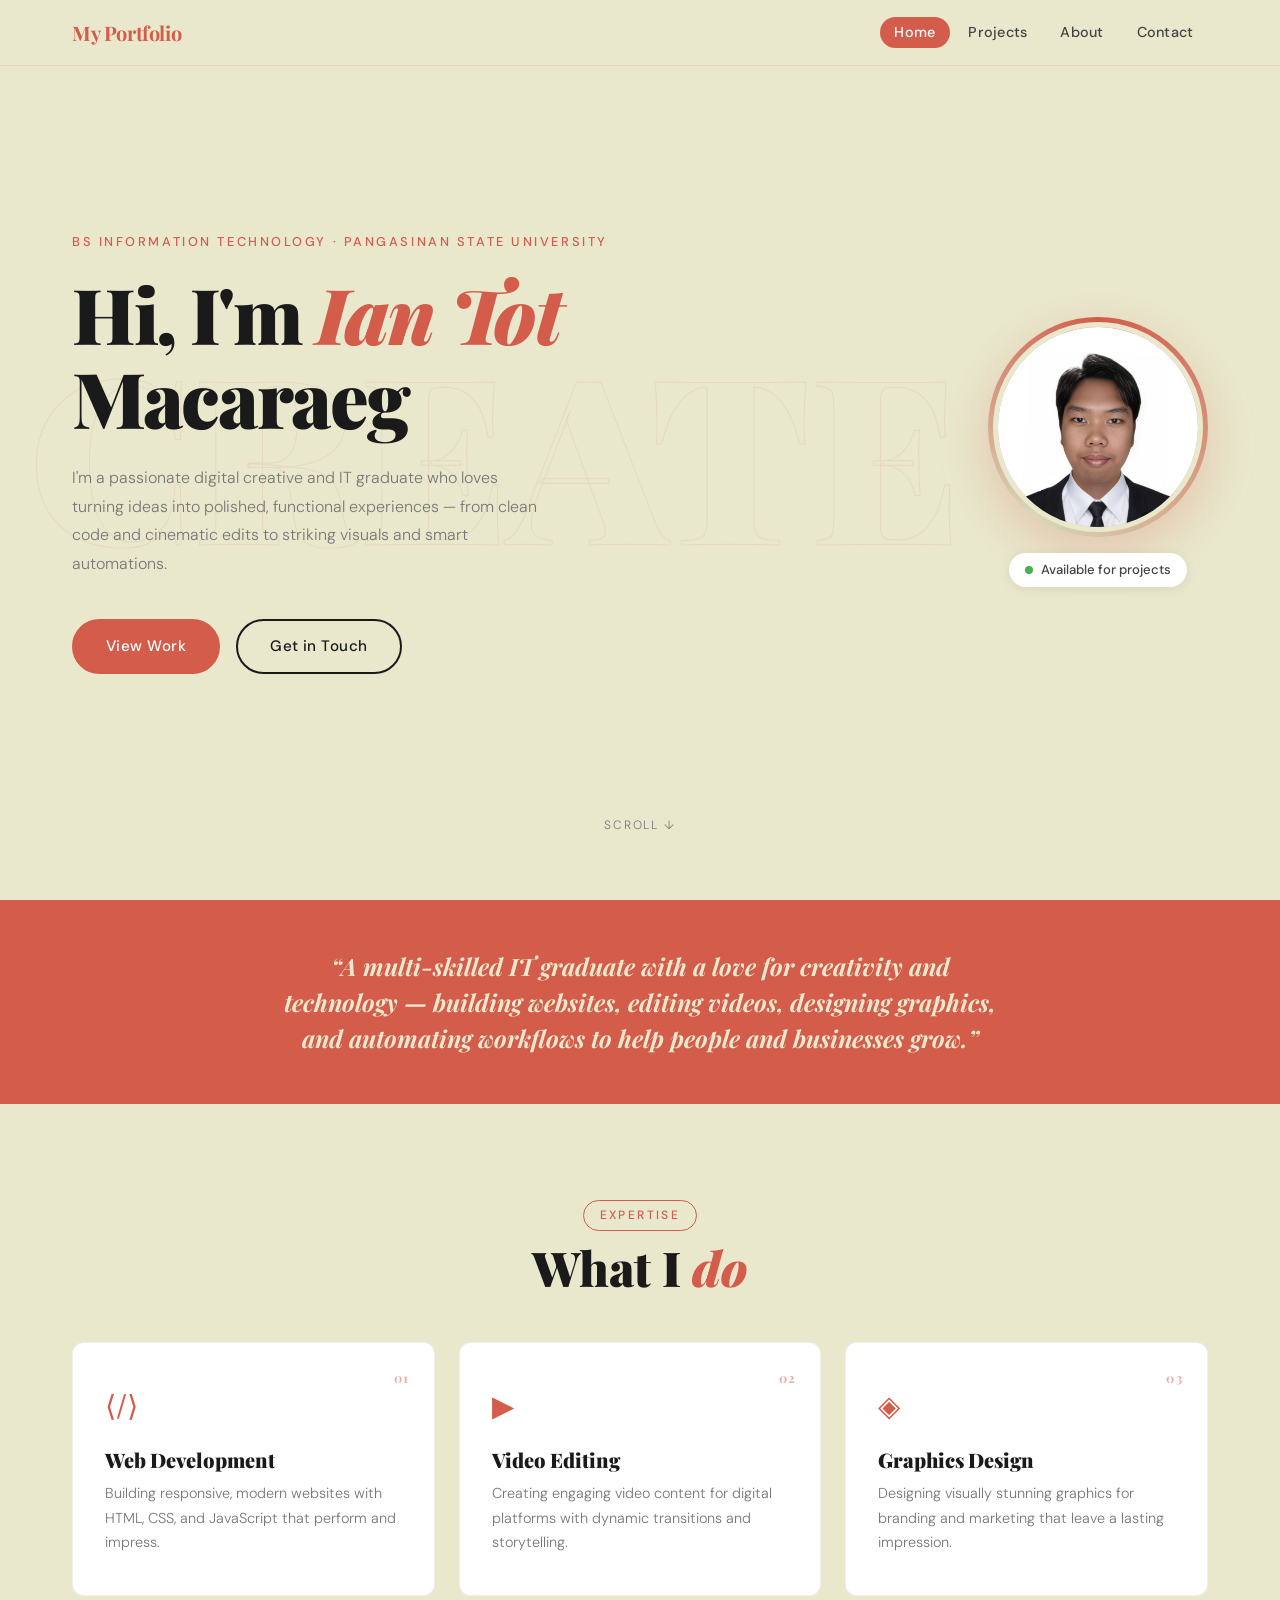
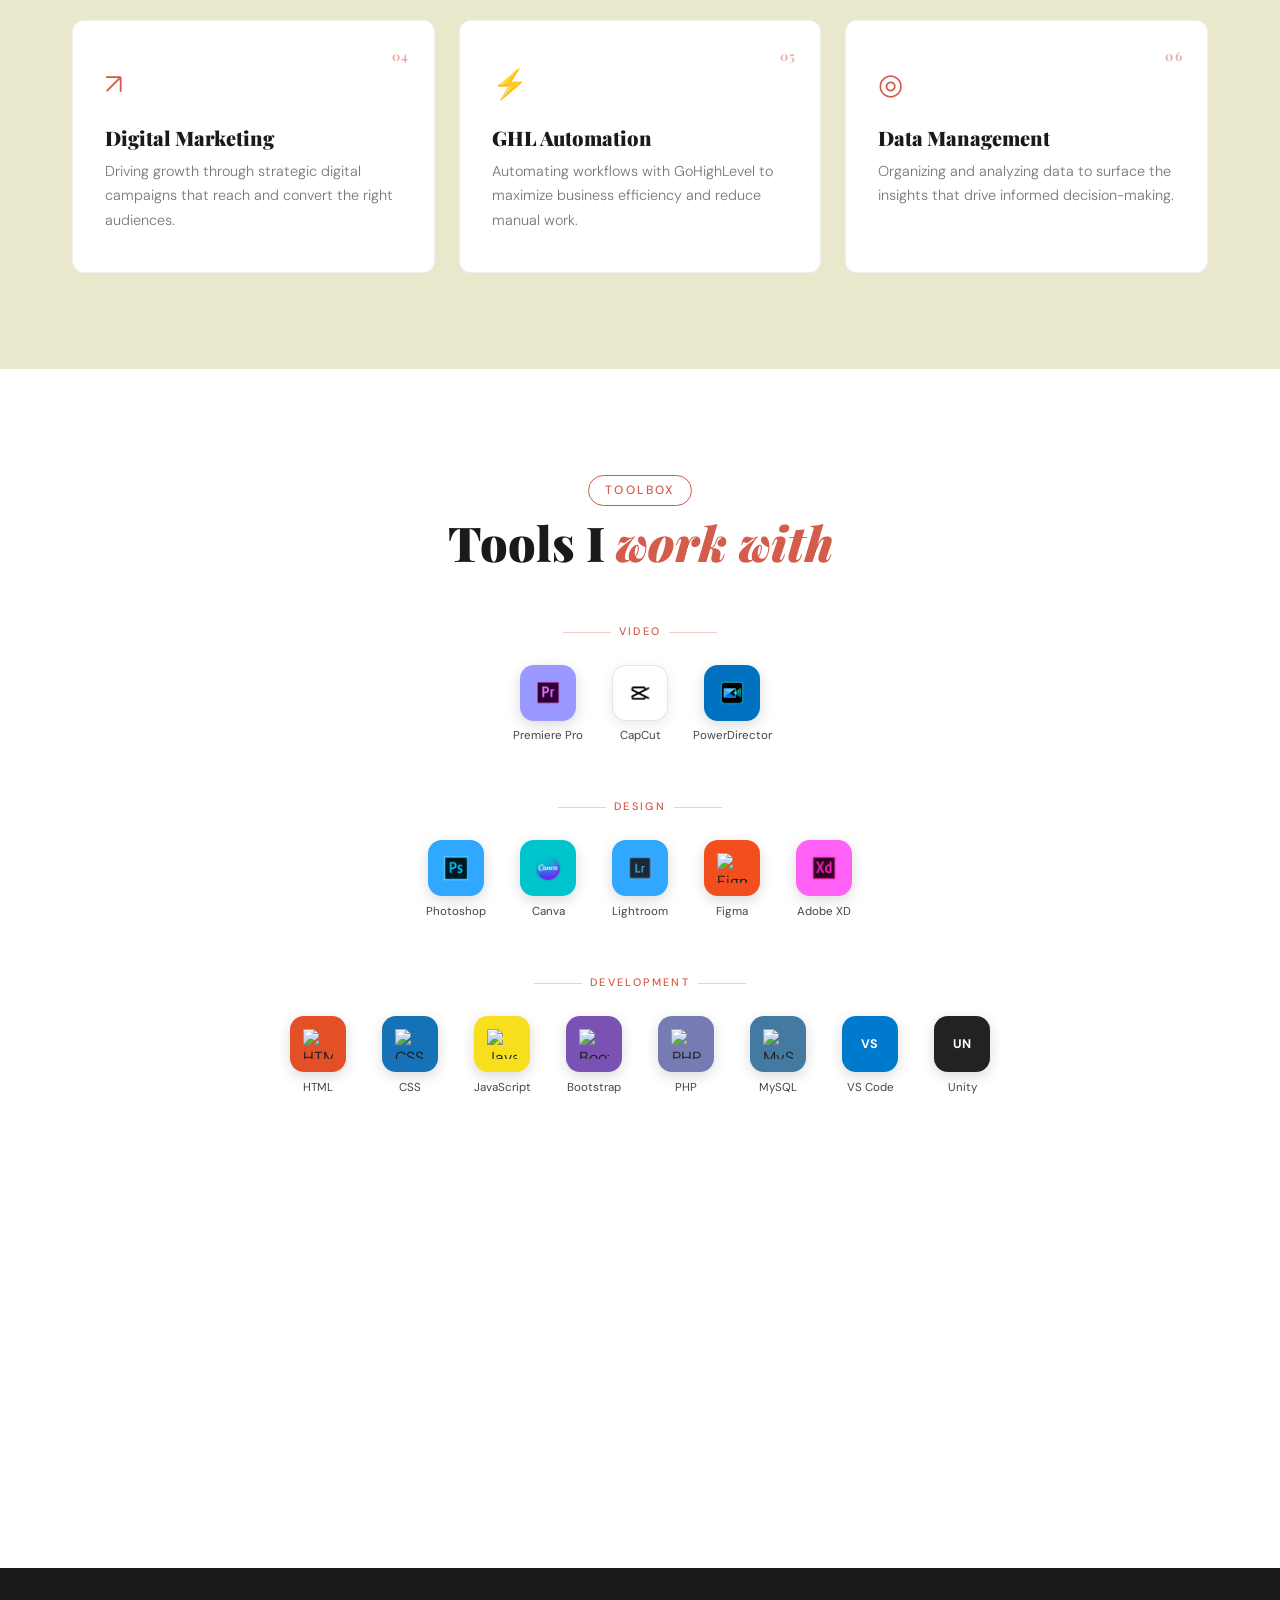
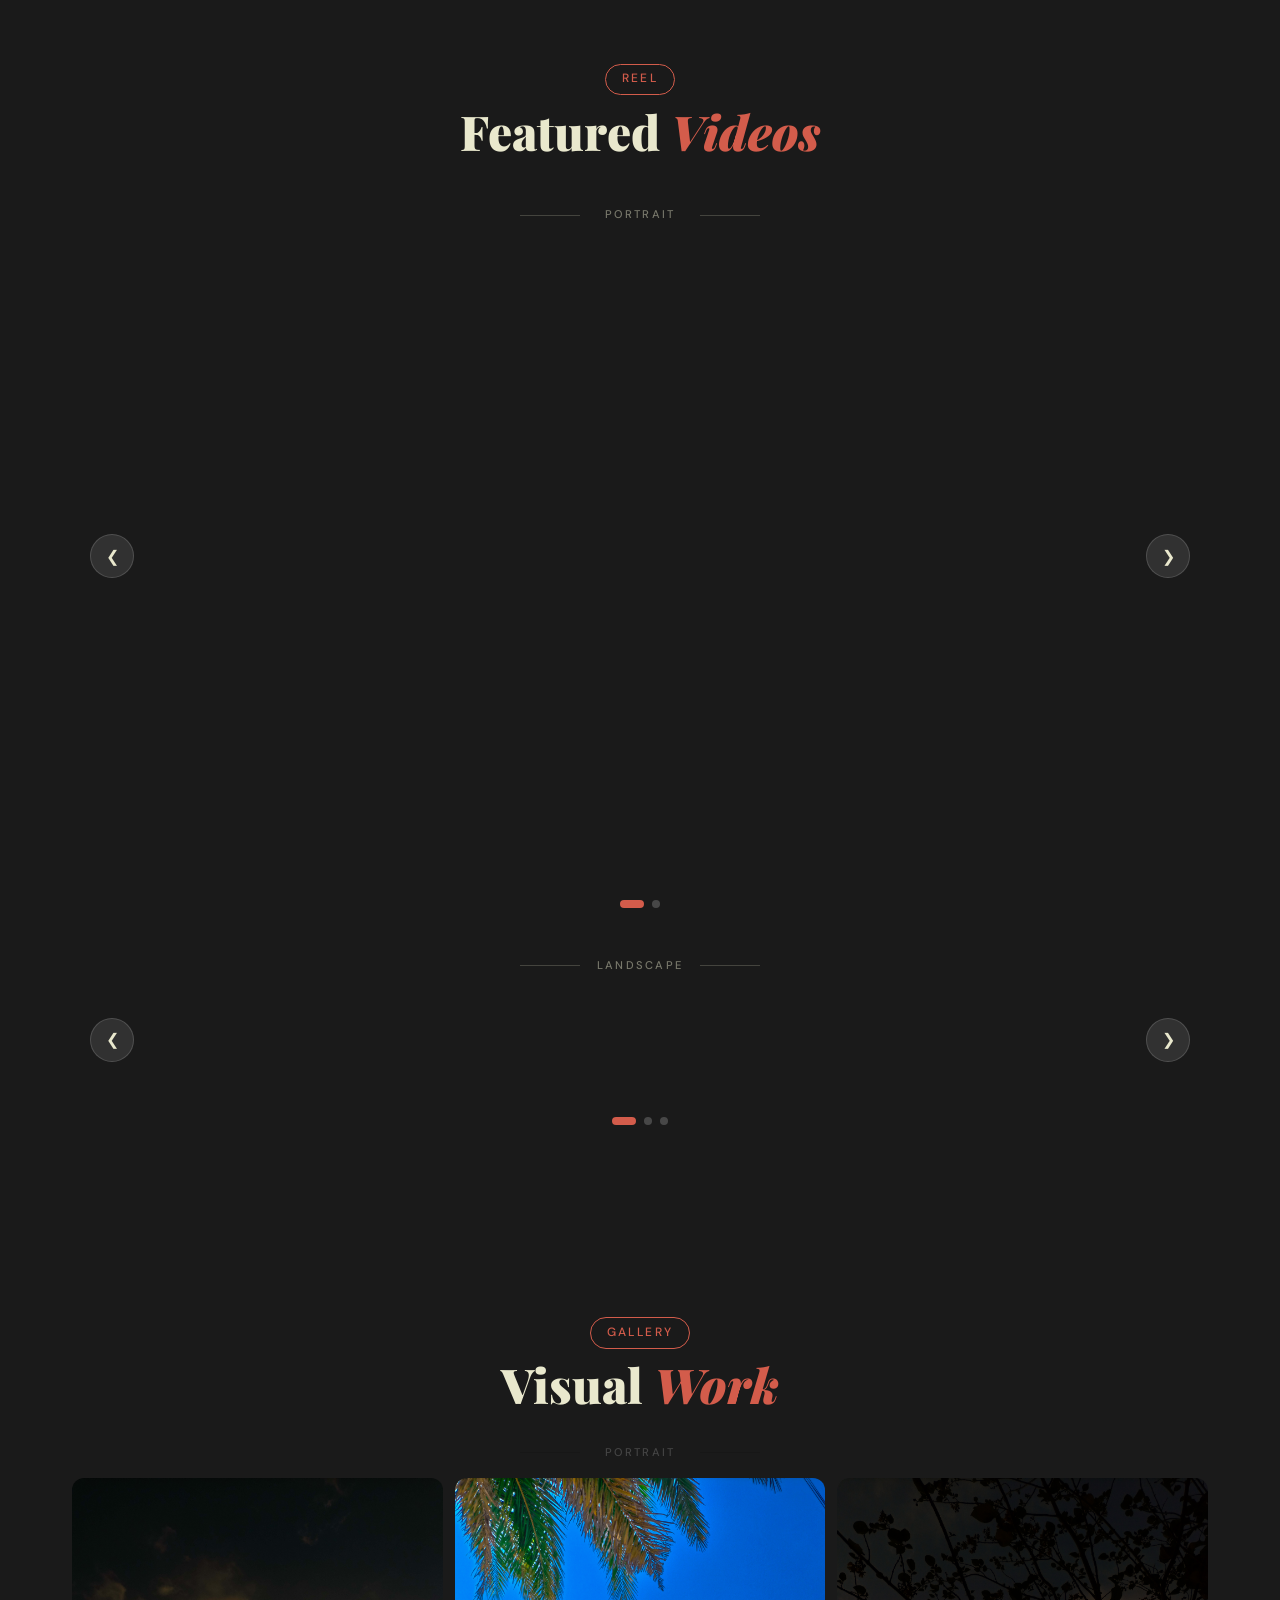
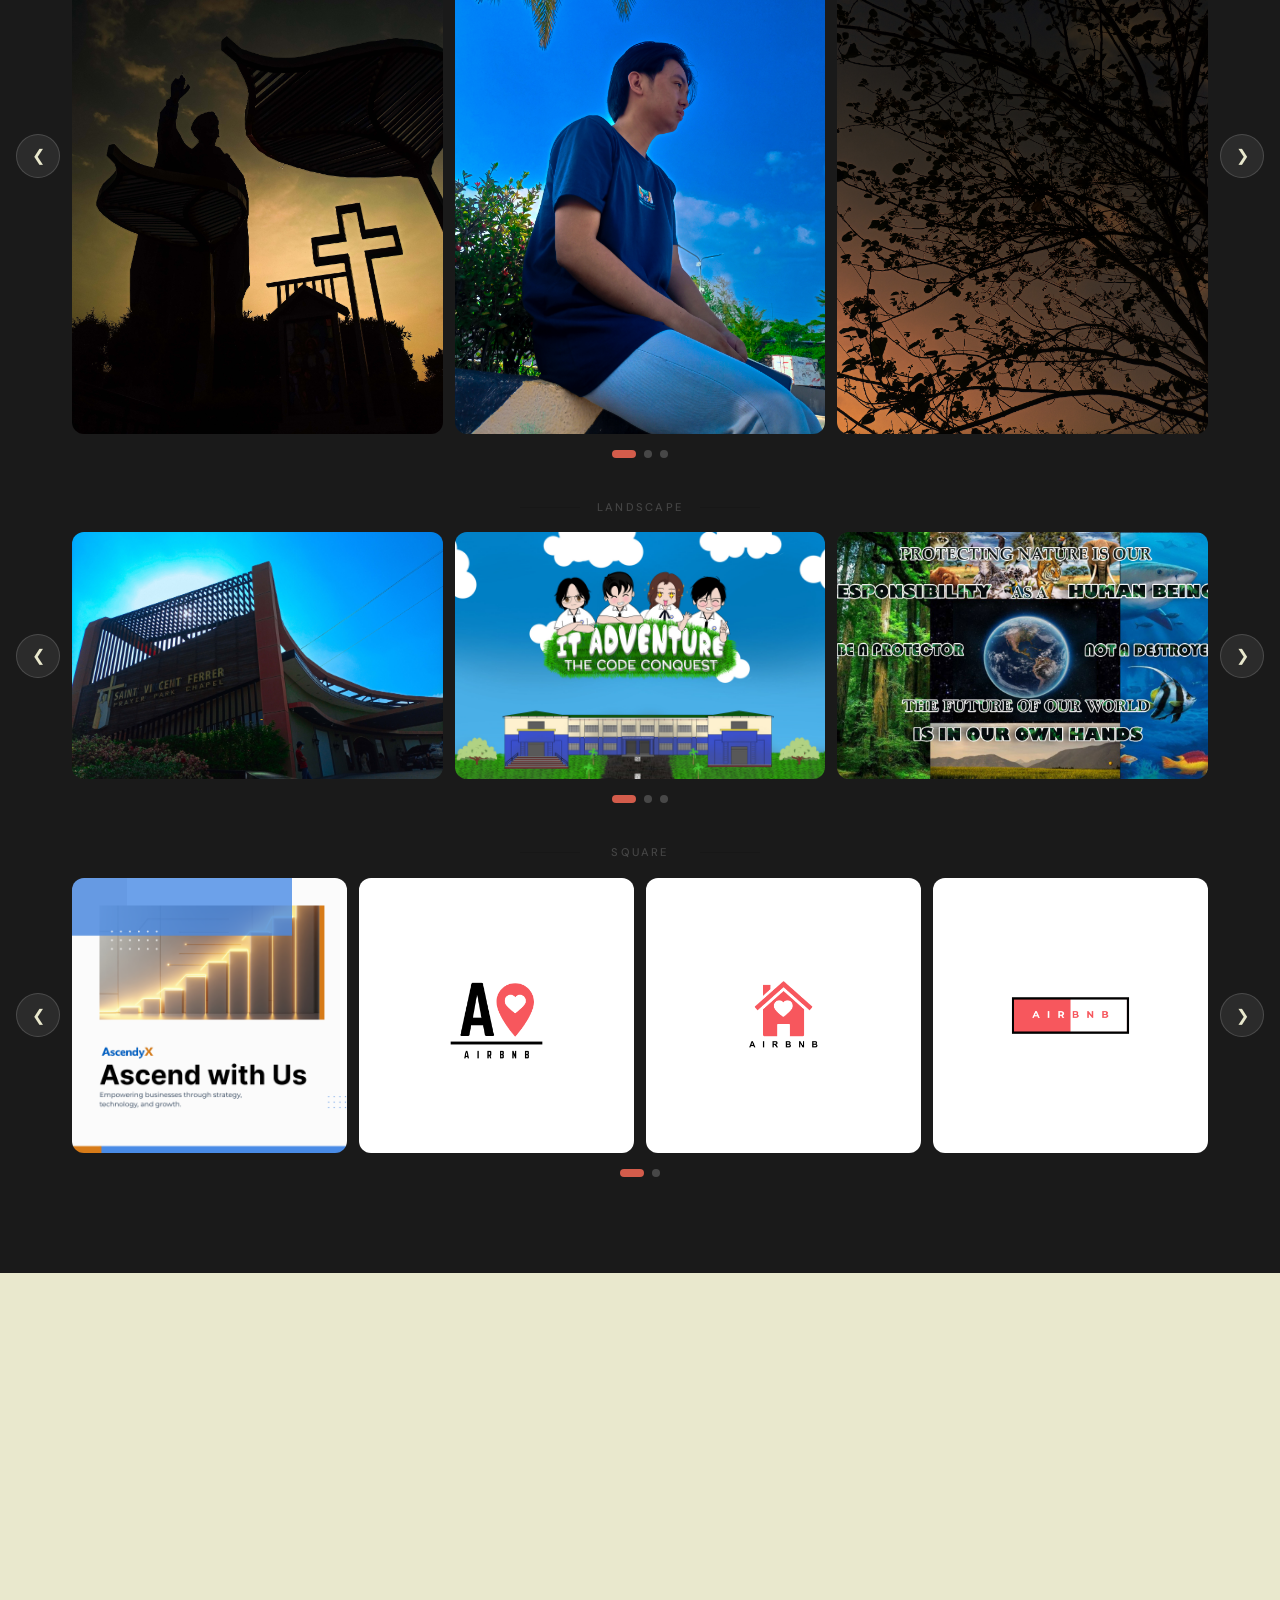
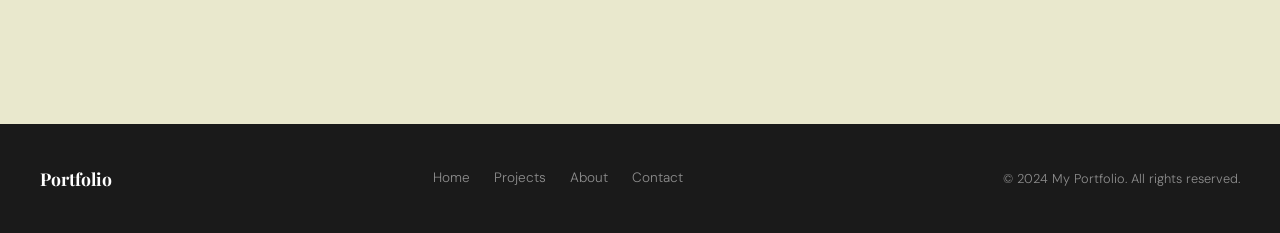
==== index.html @ ce5e0d55 "Added Tot" ====
<!DOCTYPE html>
<html lang="en">
<head>
    <meta charset="UTF-8">
    <meta name="viewport" content="width=device-width, initial-scale=1.0">
    <title>Portfolio &mdash; Creative Digital Professional</title>
    <link rel="preconnect" href="https://fonts.googleapis.com">
    <link rel="preconnect" href="https://fonts.gstatic.com" crossorigin>
    <link href="https://fonts.googleapis.com/css2?family=Playfair+Display:ital,wght@0,700;0,900;1,700&family=DM+Sans:wght@300;400;500&display=swap" rel="stylesheet">
    <link rel="stylesheet" href="style.css">
</head>
<body>

    <!-- NAV -->
    <nav class="navbar">
        <div class="nav-inner">
            <span class="nav-logo">My Portfolio</span>
            <ul class="nav-links">
                <li><a href="index.html" class="active">Home</a></li>
                <li><a href="projects.html">Projects</a></li>
                <li><a href="about.html">About</a></li>
                <li><a href="contact.html">Contact</a></li>
            </ul>
            <button class="nav-toggle" aria-label="Toggle menu">
                <span></span><span></span><span></span>
            </button>
        </div>
    </nav>

    <!-- HERO -->
    <section class="hero">
        <div class="hero-bg-word">CREATE</div>
        <div class="hero-content">
            <p class="hero-eyebrow">BS Information Technology &middot; Pangasinan State University</p>
            <h1 class="hero-title">
                Hi, I'm <em>Ian Tot</em><br>Macaraeg
            </h1>
            <p class="hero-sub">
                I'm a passionate digital creative and IT graduate who loves turning ideas into polished, functional experiences &mdash; from clean code and cinematic edits to striking visuals and smart automations.
            </p>
            <div class="hero-cta">
                <a href="projects.html" class="btn-primary">View Work</a>
                <a href="contact.html" class="btn-ghost">Get in Touch</a>
            </div>
        </div>
        <div class="hero-profile">
            <div class="profile-ring">
                <img src="uploads/profile.png" alt="Profile picture" class="profile-img">
            </div>
            <div class="profile-tag">
                <span class="tag-dot"></span>
                Available for projects
            </div>
        </div>
        <div class="hero-scroll-hint">scroll &darr;</div>
    </section>

    <!-- BIO STRIP -->
    <div class="bio-strip">
        <p>&ldquo;A multi-skilled IT graduate with a love for creativity and technology &mdash; building websites, editing videos, designing graphics, and automating workflows to help people and businesses grow.&rdquo;</p>
    </div>

    <!-- SKILLS -->
    <section class="skills-section">
        <div class="section-header">
            <span class="section-label">Expertise</span>
            <h2>What I <em>do</em></h2>
        </div>
        <div class="skills-grid">
            <div class="skill-card" style="--i:0">
                <div class="skill-number">01</div>
                <div class="skill-icon">&#x27E8;/&#x27E9;</div>
                <h3>Web Development</h3>
                <p>Building responsive, modern websites with HTML, CSS, and JavaScript that perform and impress.</p>
            </div>
            <div class="skill-card" style="--i:1">
                <div class="skill-number">02</div>
                <div class="skill-icon">&#9654;</div>
                <h3>Video Editing</h3>
                <p>Creating engaging video content for digital platforms with dynamic transitions and storytelling.</p>
            </div>
            <div class="skill-card" style="--i:2">
                <div class="skill-number">03</div>
                <div class="skill-icon">&#9672;</div>
                <h3>Graphics Design</h3>
                <p>Designing visually stunning graphics for branding and marketing that leave a lasting impression.</p>
            </div>
            <div class="skill-card" style="--i:3">
                <div class="skill-number">04</div>
                <div class="skill-icon">&#8599;</div>
                <h3>Digital Marketing</h3>
                <p>Driving growth through strategic digital campaigns that reach and convert the right audiences.</p>
            </div>
            <div class="skill-card" style="--i:4">
                <div class="skill-number">05</div>
                <div class="skill-icon">&#9889;</div>
                <h3>GHL Automation</h3>
                <p>Automating workflows with GoHighLevel to maximize business efficiency and reduce manual work.</p>
            </div>
            <div class="skill-card" style="--i:5">
                <div class="skill-number">06</div>
                <div class="skill-icon">&#9678;</div>
                <h3>Data Management</h3>
                <p>Organizing and analyzing data to surface the insights that drive informed decision-making.</p>
            </div>
        </div>
    </section>

    <!-- TECH STACKS -->
    <section class="stacks-section">
        <div class="section-header">
            <br><br><br><br>
            <span class="section-label">Toolbox</span>
            <h2>Tools I <em>work with</em></h2>
        </div>
        <div class="stacks-content">
            <div class="stack-category reveal" style="--i:0">
                <span class="stack-cat-label">Video</span>
                <div class="stack-cards">
                    <div class="stack-card"><div class="stack-icon-badge" style="--brand:#9999FF"><img src="uploads/logos/premiere pro.png" alt="Premiere Pro"></div><span class="stack-name">Premiere Pro</span></div>
                    <div class="stack-card"><div class="stack-icon-badge stack-icon-badge--white" style="--brand:#FFFFFF"><img src="uploads/logos/capcut.png" alt="CapCut"></div><span class="stack-name">CapCut</span></div>
                    <div class="stack-card"><div class="stack-icon-badge" style="--brand:#0070C0"><img src="uploads/logos/powerdirector.png" alt="PowerDirector"></div><span class="stack-name">PowerDirector</span></div>
                </div>
            </div>
            <div class="stack-category reveal" style="--i:1">
                <span class="stack-cat-label">Design</span>
                <div class="stack-cards">
                    <div class="stack-card"><div class="stack-icon-badge" style="--brand:#31A8FF"><img src="uploads/logos/photoshop.png" alt="Photoshop"></div><span class="stack-name">Photoshop</span></div>
                    <div class="stack-card"><div class="stack-icon-badge" style="--brand:#00C4CC"><img src="uploads/logos/canva.png" alt="Canva"></div><span class="stack-name">Canva</span></div>
                    <div class="stack-card"><div class="stack-icon-badge" style="--brand:#31A8FF"><img src="uploads/logos/lightroom.png" alt="Lightroom"></div><span class="stack-name">Lightroom</span></div>
                    <div class="stack-card"><div class="stack-icon-badge" style="--brand:#F24E1E"><img src="https://cdn.simpleicons.org/figma/ffffff" alt="Figma"></div><span class="stack-name">Figma</span></div>
                    <div class="stack-card"><div class="stack-icon-badge" style="--brand:#FF61F6"><img src="uploads/logos/xd.png" alt="Adobe XD" data-fallback="XD"></div><span class="stack-name">Adobe XD</span></div>
                </div>
            </div>
            <div class="stack-category reveal" style="--i:2">
                <span class="stack-cat-label">Development</span>
                <div class="stack-cards">
                    <div class="stack-card"><div class="stack-icon-badge" style="--brand:#E34F26"><img src="https://cdn.simpleicons.org/html5/ffffff" alt="HTML5"></div><span class="stack-name">HTML</span></div>
                    <div class="stack-card"><div class="stack-icon-badge" style="--brand:#1572B6"><img src="https://cdn.simpleicons.org/css3/ffffff" alt="CSS3"></div><span class="stack-name">CSS</span></div>
                    <div class="stack-card"><div class="stack-icon-badge" style="--brand:#F7DF1E"><img src="https://cdn.simpleicons.org/javascript/000000" alt="JavaScript"></div><span class="stack-name">JavaScript</span></div>
                    <div class="stack-card"><div class="stack-icon-badge" style="--brand:#7952B3"><img src="https://cdn.simpleicons.org/bootstrap/ffffff" alt="Bootstrap"></div><span class="stack-name">Bootstrap</span></div>
                    <div class="stack-card"><div class="stack-icon-badge" style="--brand:#777BB4"><img src="https://cdn.simpleicons.org/php/ffffff" alt="PHP"></div><span class="stack-name">PHP</span></div>
                    <div class="stack-card"><div class="stack-icon-badge" style="--brand:#4479A1"><img src="https://cdn.simpleicons.org/mysql/ffffff" alt="MySQL"></div><span class="stack-name">MySQL</span></div>
                    <div class="stack-card"><div class="stack-icon-badge" style="--brand:#007ACC"><img src="https://cdn.simpleicons.org/visualstudiocode/ffffff" alt="VS Code" data-fallback="VS"></div><span class="stack-name">VS Code</span></div>
                    <div class="stack-card"><div class="stack-icon-badge" style="--brand:#222222"><img src="https://cdn.simpleicons.org/unity/ffffff" alt="Unity"></div><span class="stack-name">Unity</span></div>
                </div>
            </div>
            <div class="stack-category reveal" style="--i:3">
                <span class="stack-cat-label">Productivity</span>
                <div class="stack-cards">
                    <div class="stack-card"><div class="stack-icon-badge" style="--brand:#2B579A"><img src="https://cdn.simpleicons.org/microsoftword/ffffff" alt="Word"></div><span class="stack-name">Word</span></div>
                    <div class="stack-card"><div class="stack-icon-badge" style="--brand:#217346"><img src="https://cdn.simpleicons.org/microsoftexcel/ffffff" alt="Excel"></div><span class="stack-name">Excel</span></div>
                    <div class="stack-card"><div class="stack-icon-badge" style="--brand:#D24726"><img src="https://cdn.simpleicons.org/microsoftpowerpoint/ffffff" alt="PowerPoint"></div><span class="stack-name">PowerPoint</span></div>
                    <div class="stack-card"><div class="stack-icon-badge" style="--brand:#34A853"><img src="https://cdn.simpleicons.org/googlesheets/ffffff" alt="Google Sheets"></div><span class="stack-name">Google Sheets</span></div>
                    <div class="stack-card"><div class="stack-icon-badge stack-icon-letter" style="--brand:#4285F4"><span>GS</span></div><span class="stack-name">Google Sites</span></div>
                    <div class="stack-card"><div class="stack-icon-badge" style="--brand:#4285F4"><img src="https://cdn.simpleicons.org/googlelooker/ffffff" alt="Looker Studio"></div><span class="stack-name">Looker Studio</span></div>
                </div>
            </div>
            <div class="stack-category reveal" style="--i:4">
                <span class="stack-cat-label">Platforms</span>
                <div class="stack-cards">
                    <div class="stack-card"><div class="stack-icon-badge stack-icon-letter" style="--brand:#F56E27"><span>GHL</span></div><span class="stack-name">GoHighLevel</span></div>
                    <div class="stack-card"><div class="stack-icon-badge" style="--brand:#222222"><img src="https://cdn.simpleicons.org/squarespace/ffffff" alt="Squarespace"></div><span class="stack-name">Squarespace</span></div>
                    <div class="stack-card"><div class="stack-icon-badge" style="--brand:#21759B"><img src="https://cdn.simpleicons.org/wordpress/ffffff" alt="WordPress"></div><span class="stack-name">WordPress</span></div>
                </div>
            </div>
        </div>
        <br><br><br><br>
    </section>

    <!-- VIDEO SECTION -->
    <section class="video-section">
        <div class="section-header">
            <span class="section-label">Reel</span>
            <h2>Featured <em>Videos</em></h2>
        </div>

        <!-- PORTRAIT VIDEOS -->
        <div class="carousel-sub-label">Portrait</div>
        <div class="video-carousel-wrapper">
            <button class="carousel-btn prev" id="portraitPrev" aria-label="Previous">&#10094;</button>
            <div class="video-carousel">
                <div class="video-track" id="videoTrack">
                    <div class="video-card">
                        <div class="video-frame"><video class="portrait-video" controls preload="metadata"><source src="uploads/videos/AscendyX Educational Reel - How to Launch With Limited Budget.mp4" type="video/mp4"></video></div>
                        <div class="video-caption"><span class="vid-num">01</span><div><h5>How to Launch With Limited Budget</h5><p>AscendyX educational reel.</p></div></div>
                    </div>
                    <div class="video-card">
                        <div class="video-frame"><video class="portrait-video" controls preload="metadata"><source src="uploads/videos/AscendyX Video Content 5 - Why Smart Businesses Automate.mp4" type="video/mp4"></video></div>
                        <div class="video-caption"><span class="vid-num">02</span><div><h5>Why Smart Businesses Automate</h5><p>AscendyX video content.</p></div></div>
                    </div>
                    <div class="video-card">
                        <div class="video-frame"><video class="portrait-video" controls preload="metadata"><source src="uploads/videos/AscendyX Video Content 3 - Why Copying Big Brands Will Kill Your Marketing.mp4" type="video/mp4"></video></div>
                        <div class="video-caption"><span class="vid-num">03</span><div><h5>Why Copying Big Brands Will Kill Your Marketing</h5><p>AscendyX video content.</p></div></div>
                    </div>
                    <div class="video-card">
                        <div class="video-frame"><video class="portrait-video" controls preload="metadata"><source src="uploads/videos/AscendyX Video Content 7 - Is Your Website Mobile-Friendly Here's Why It Matters.mp4" type="video/mp4"></video></div>
                        <div class="video-caption"><span class="vid-num">04</span><div><h5>Is Your Website Mobile-Friendly?</h5><p>AscendyX video content.</p></div></div>
                    </div>
                </div>
            </div>
            <button class="carousel-btn next" id="portraitNext" aria-label="Next">&#10095;</button>
        </div>
        <div class="carousel-dots" id="portraitDots"></div>

        <!-- LANDSCAPE VIDEOS -->
        <div class="carousel-sub-label" style="margin-top:3rem;">Landscape</div>
        <div class="video-carousel-wrapper">
            <button class="carousel-btn prev" id="landscapePrev" aria-label="Previous">&#10094;</button>
            <div class="video-carousel">
                <div class="video-track" id="landscapeTrack">
                    <div class="video-card">
                        <div class="video-frame"><video class="landscape-video" controls preload="metadata"><source src="https://drive.google.com/file/d/1U8VJ21UHP9ueseMVe9zpJ_mU_dwufBuH/view?usp=sharing" type="video/mp4"></video></div>
                        <div class="video-caption"><span class="vid-num">01</span><div><h5>United Nations: Philippines</h5><p>Documentary-style edit.</p></div></div>
                    </div>
                    <div class="video-card">
                        <div class="video-frame"><video class="landscape-video" controls preload="metadata"><source src="https://drive.google.com/file/d/1rn7wOFjzX9ojnB_09izfcr39RHSHV0qG/view?usp=drive_link" type="video/mp4"></video></div>
                        <div class="video-caption"><span class="vid-num">02</span><div><h5>Climate Change &amp; Environmental Awareness</h5><p>Awareness campaign edit.</p></div></div>
                    </div>
                    <div class="video-card">
                        <div class="video-frame"><video class="landscape-video" controls preload="metadata"><source src="https://drive.google.com/file/d/1AUVXNvbnl-X8xuFDeauFv8Jxc_pg230s/view?usp=drive_link" type="video/mp4"></video></div>
                        <div class="video-caption"><span class="vid-num">03</span><div><h5>Eat O'Clock Video Ad</h5><p>Product advertisement edit.</p></div></div>
                    </div>
                    <div class="video-card">
                        <div class="video-frame"><video class="landscape-video" controls preload="metadata"><source src="https://drive.google.com/file/d/14JsewevkAYcIS_mR7GzG_ZFyfI1yLPUM/view?usp=drive_link" type="video/mp4"></video></div>
                        <div class="video-caption"><span class="vid-num">04</span><div><h5>Patterns on Our World</h5><p>Educational documentary edit.</p></div></div>
                    </div>
                </div>
            </div>
            <button class="carousel-btn next" id="landscapeNext" aria-label="Next">&#10095;</button>
        </div>
        <div class="carousel-dots" id="landscapeDots"></div>

    </section>

    <!-- IMAGE GALLERY SECTION -->
    <section class="gallery-section">
        <div class="section-header">
            <span class="section-label">Gallery</span>
            <h2>Visual <em>Work</em></h2>
        </div>

        <!-- PORTRAIT IMAGES -->
        <div class="gallery-sub-label">Portrait</div>
        <div class="img-carousel-outer">
            <button class="carousel-btn dark prev" id="imgPortraitPrev" aria-label="Previous">&#10094;</button>
            <div class="img-carousel-viewport">
                <div class="img-carousel-track" id="imgPortraitTrack">
                    <div class="img-card img-card--portrait"><img src="uploads/images/portrait5.jpg" alt="Portrait 1"><div class="img-overlay"><span>Photo 01</span></div></div>
                    <div class="img-card img-card--portrait"><img src="uploads/images/portrait6.jpg" alt="Portrait 2"><div class="img-overlay"><span>Photo 02</span></div></div>
                    <div class="img-card img-card--portrait"><img src="uploads/images/portrait7.jpg" alt="Portrait 3"><div class="img-overlay"><span>Photo 03</span></div></div>
                    <div class="img-card img-card--portrait"><img src="uploads/images/portrait8.jpg" alt="Portrait 4"><div class="img-overlay"><span>Photo 04</span></div></div>
                    <div class="img-card img-card--portrait"><img src="uploads/images/portrait9.jpg" alt="Portrait 5"><div class="img-overlay"><span>Photo 05</span></div></div>
                </div>
            </div>
            <button class="carousel-btn dark next" id="imgPortraitNext" aria-label="Next">&#10095;</button>
        </div>
        <div class="carousel-dots img-dots" id="imgPortraitDots"></div>

        <!-- LANDSCAPE IMAGES -->
        <div class="gallery-sub-label" style="margin-top:2.5rem;">Landscape</div>
        <div class="img-carousel-outer">
            <button class="carousel-btn dark prev" id="imgLandPrev" aria-label="Previous">&#10094;</button>
            <div class="img-carousel-viewport">
                <div class="img-carousel-track" id="imgLandTrack">
                    <div class="img-card img-card--landscape"><img src="uploads/images/landscape/LIGHTROOM EDIT 1.jpg" alt="Landscape 1"><div class="img-overlay"><span>Photo 01</span></div></div>
                    <div class="img-card img-card--landscape"><img src="uploads/images/landscape/LANDSCAPE POSTER CENTERED REVISED 2.jpg" alt="Landscape 2"><div class="img-overlay"><span>Photo 02</span></div></div>
                    <div class="img-card img-card--landscape"><img src="uploads/images/landscape/MACARAEG IAN JAY P(BSIT 1-1).jpg" alt="Landscape 3"><div class="img-overlay"><span>Photo 03</span></div></div>
                    <div class="img-card img-card--landscape"><img src="uploads/images/landscape/LOADING SCREEN.jpg" alt="Landscape 4"><div class="img-overlay"><span>Photo 04</span></div></div>
                    <div class="img-card img-card--landscape"><img src="uploads/images/landscape/LIGHTROOM EDIT 2.jpg" alt="Landscape 5"><div class="img-overlay"><span>Photo 05</span></div></div>
                </div>
            </div>
            <button class="carousel-btn dark next" id="imgLandNext" aria-label="Next">&#10095;</button>
        </div>
        <div class="carousel-dots img-dots" id="imgLandDots"></div>

        <!-- SQUARE IMAGES -->
        <div class="gallery-sub-label" style="margin-top:2.5rem;">Square</div>
        <div class="img-carousel-outer">
            <button class="carousel-btn dark prev" id="imgSqPrev" aria-label="Previous">&#10094;</button>
            <div class="img-carousel-viewport">
                <div class="img-carousel-track" id="imgSqTrack">
                    <div class="img-card img-card--square"><img src="uploads/images/squares/3.png" alt="Square 1"><div class="img-overlay"><span>Photo 01</span></div></div>
                    <div class="img-card img-card--square"><img src="uploads/images/squares/4.png" alt="Square 2"><div class="img-overlay"><span>Photo 02</span></div></div>
                    <div class="img-card img-card--square"><img src="uploads/images/squares/5.png" alt="Square 3"><div class="img-overlay"><span>Photo 03</span></div></div>
                    <div class="img-card img-card--square"><img src="uploads/images/squares/6.png" alt="Square 4"><div class="img-overlay"><span>Photo 04</span></div></div>
                    <div class="img-card img-card--square"><img src="uploads/images/squares/8.png" alt="Square 5"><div class="img-overlay"><span>Photo 05</span></div></div>
                </div>
            </div>
            <button class="carousel-btn dark next" id="imgSqNext" aria-label="Next">&#10095;</button>
        </div>
        <div class="carousel-dots img-dots" id="imgSqDots"></div>

    </section>

    <!-- CTA BANNER -->
    <section class="cta-banner">
        <div class="cta-inner">
            <h2>Let's create something <em>amazing</em> together.</h2>
            <a href="contact.html" class="btn-primary light">Start a Project</a>
        </div>
    </section>

    <!-- VIDEO MODAL (landscape Drive-hosted videos) -->
    <div class="video-modal" id="videoModal">
        <div class="video-modal-backdrop" id="videoModalBackdrop"></div>
        <div class="video-modal-inner">
            <button class="video-modal-close" id="videoModalClose">&#10005;</button>
            <div class="video-modal-player" id="videoModalPlayer"></div>
            <div class="video-modal-info">
                <h4 id="modalVideoTitle"></h4>
                <p id="modalVideoDesc"></p>
            </div>
        </div>
    </div>

    <!-- FOOTER -->
    <footer class="footer">
        <div class="footer-inner">
            <span class="footer-logo">Portfolio</span>
            <nav class="footer-nav">
                <a href="index.html">Home</a>
                <a href="projects.html">Projects</a>
                <a href="about.html">About</a>
                <a href="contact.html">Contact</a>
            </nav>
            <p class="footer-copy">&copy; 2024 My Portfolio. All rights reserved.</p>
        </div>
    </footer>

    <script>
        // ── Generic transform-based carousel factory ──────────────────────
        function makeCarousel({ trackId, dotsId, prevId, nextId, getVisible }) {
            const track = document.getElementById(trackId);
            const dotsEl = document.getElementById(dotsId);
            if (!track) return;
            let cur = 0;
            const total = track.children.length;

            function buildDots() {
                dotsEl.innerHTML = '';
                const vis = getVisible();
                const count = Math.max(1, total - vis + 1);
                for (let i = 0; i < count; i++) {
                    const d = document.createElement('button');
                    d.className = 'dot' + (i === cur ? ' active' : '');
                    d.addEventListener('click', () => goTo(i));
                    dotsEl.appendChild(d);
                }
            }

            function goTo(n) {
                const vis = getVisible();
                const max = Math.max(0, total - vis);
                cur = Math.max(0, Math.min(n, max));
                track.style.transform = `translateX(-${(100 / vis) * cur}%)`;
                buildDots();
            }

            document.getElementById(prevId).addEventListener('click', () => goTo(cur - 1));
            document.getElementById(nextId).addEventListener('click', () => goTo(cur + 1));
            window.addEventListener('resize', () => goTo(0));
            buildDots();
        }

        // ── Portrait video carousel (3 / 2 / 1 visible) ──────────────────
        makeCarousel({ trackId: 'videoTrack', dotsId: 'portraitDots', prevId: 'portraitPrev', nextId: 'portraitNext',
            getVisible: () => window.innerWidth >= 992 ? 3 : window.innerWidth >= 768 ? 2 : 1 });

        // ── Landscape video carousel (2 / 1 visible) ──────────────────────
        makeCarousel({ trackId: 'landscapeTrack', dotsId: 'landscapeDots', prevId: 'landscapePrev', nextId: 'landscapeNext',
            getVisible: () => window.innerWidth >= 768 ? 2 : 1 });

        // ── Image carousels (transform-based, 1 card per step) ───────────────
        makeCarousel({ trackId: 'imgPortraitTrack', dotsId: 'imgPortraitDots', prevId: 'imgPortraitPrev', nextId: 'imgPortraitNext',
            getVisible: () => window.innerWidth >= 992 ? 3 : window.innerWidth >= 768 ? 2 : 1 });
        makeCarousel({ trackId: 'imgLandTrack', dotsId: 'imgLandDots', prevId: 'imgLandPrev', nextId: 'imgLandNext',
            getVisible: () => window.innerWidth >= 768 ? 3 : 2 });
        makeCarousel({ trackId: 'imgSqTrack', dotsId: 'imgSqDots', prevId: 'imgSqPrev', nextId: 'imgSqNext',
            getVisible: () => window.innerWidth >= 992 ? 4 : window.innerWidth >= 768 ? 3 : 2 });

        // ── Scroll reveal ─────────────────────────────────────────────────
        const observer = new IntersectionObserver((entries) => {
            entries.forEach(e => { if (e.isIntersecting) e.target.classList.add('visible'); });
        }, { threshold: 0.12 });
        document.querySelectorAll('.skill-card, .video-card, .bio-strip, .cta-banner, .stack-category')
            .forEach(el => observer.observe(el));

        // ── Stack logo fallback ───────────────────────────────────────────
        document.querySelectorAll('.stack-icon-badge img').forEach(img => {
            img.onerror = function () {
                const badge = this.parentElement;
                badge.classList.add('stack-icon-letter');
                if (this.dataset.fallback) {
                    badge.innerHTML = this.dataset.fallback;
                } else {
                    const words = this.alt.trim().split(' ');
                    badge.innerHTML = words.length >= 2
                        ? words[0][0] + words[1][0]
                        : this.alt.substring(0, 2).toUpperCase();
                }
            };
        });

        // ── Mobile nav ────────────────────────────────────────────────────
        document.querySelector('.nav-toggle').addEventListener('click', () => {
            document.querySelector('.nav-links').classList.toggle('open');
        });

        // ── Drive-aware modal (landscape videos only) ─────────────────────
        function driveFileId(url) {
            var m = url.match(/\/d\/([a-zA-Z0-9_-]+)/);
            return m ? m[1] : null;
        }
        function isDriveLink(src) {
            return typeof src === 'string' && src.includes('drive.google.com');
        }

        var vidModal  = document.getElementById('videoModal');
        var vidPlayer = document.getElementById('videoModalPlayer');
        var vidTitle  = document.getElementById('modalVideoTitle');
        var vidDesc   = document.getElementById('modalVideoDesc');

        function openVideoModal(src, title, desc) {
            if (isDriveLink(src)) {
                var id = driveFileId(src);
                var previewUrl = 'https://drive.google.com/file/d/' + id + '/preview';
                vidPlayer.innerHTML = '<iframe src="' + previewUrl + '" allowfullscreen allow="autoplay; encrypted-media" frameborder="0"></iframe>';
            } else {
                vidPlayer.innerHTML = '<video controls playsinline autoplay><source src="' + src + '" type="video/mp4"></video>';
            }
            vidTitle.textContent = title || '';
            vidDesc.textContent  = desc  || '';
            vidModal.classList.add('open');
            document.body.style.overflow = 'hidden';
        }

        function closeVideoModal() {
            vidPlayer.innerHTML = '';
            vidModal.classList.remove('open');
            document.body.style.overflow = '';
        }

        document.getElementById('videoModalClose').addEventListener('click', closeVideoModal);
        document.getElementById('videoModalBackdrop').addEventListener('click', closeVideoModal);
        document.addEventListener('keydown', function(e) {
            if (e.key === 'Escape' && vidModal && vidModal.classList.contains('open')) closeVideoModal();
        });

        // Scan LANDSCAPE track only — auto-convert any Drive src to thumbnail+modal
        document.querySelectorAll('#landscapeTrack .video-card').forEach(function(card) {
            var source = card.querySelector('source');
            if (!source) return;
            var src = source.getAttribute('src');
            if (!isDriveLink(src)) return;

            var id    = driveFileId(src);
            var thumb = 'https://drive.google.com/thumbnail?id=' + id + '&sz=w400';
            var frame  = card.querySelector('.video-frame');
            var cap    = card.querySelector('.video-caption');
            var titleEl = cap ? cap.querySelector('h5') : null;
            var descEl  = cap ? cap.querySelector('p')  : null;

            if (frame) {
                frame.innerHTML =
                    '<div class="drive-thumb-wrap">' +
                    '<img src="' + thumb + '" alt="Video thumbnail" loading="lazy">' +
                    '<div class="drive-play-btn">' +
                    '<svg viewBox="0 0 24 24" fill="currentColor" width="36" height="36">' +
                    '<polygon points="5 3 19 12 5 21 5 3"/></svg>' +
                    '</div></div>';
            }

            card.style.cursor = 'pointer';
            card.addEventListener('click', function() {
                openVideoModal(src, titleEl ? titleEl.textContent : '', descEl ? descEl.textContent : '');
            });
        });
    </script>
</body>
</html>
---- style.css ----
/* ===========================
   GLOBAL VARIABLES & RESET
   =========================== */
:root {
    --primary:   #D35C4B;
    --primary-dark: #b84535;
    --cream:     #E9E8CD;
    --cream-dark:#d8d7b8;
    --dark:      #1a1a1a;
    --mid:       #444;
    --muted:     #777;
    --white:     #ffffff;
    --radius:    12px;
    --transition: 0.35s cubic-bezier(0.4, 0, 0.2, 1);
}

*, *::before, *::after { box-sizing: border-box; margin: 0; padding: 0; }

html { scroll-behavior: smooth; }

body {
    background-color: var(--cream);
    color: var(--dark);
    font-family: 'DM Sans', sans-serif;
    font-weight: 300;
    line-height: 1.65;
    overflow-x: hidden;
}

img { display: block; max-width: 100%; }
a { text-decoration: none; color: inherit; }
ul { list-style: none; }

/* ===========================
   TYPOGRAPHY
   =========================== */
h1, h2, h3 {
    font-family: 'Playfair Display', Georgia, serif;
    font-weight: 900;
    line-height: 1.1;
}

em {
    font-style: italic;
    color: var(--primary);
}

/* ===========================
   NAVBAR
   =========================== */
.navbar {
    position: fixed;
    top: 0; left: 0; right: 0;
    z-index: 100;
    background: rgba(233, 232, 205, 0.88);
    backdrop-filter: blur(12px);
    -webkit-backdrop-filter: blur(12px);
    border-bottom: 1px solid rgba(211, 92, 75, 0.15);
}

.nav-inner {
    max-width: 1200px;
    margin: 0 auto;
    padding: 1rem 2rem;
    display: flex;
    align-items: center;
    justify-content: space-between;
}

.nav-logo {
    font-family: 'Playfair Display', serif;
    font-weight: 700;
    font-size: 1.25rem;
    color: var(--primary);
    letter-spacing: -0.02em;
}

.nav-links {
    display: flex;
    gap: 0.25rem;
    align-items: center;
}

.nav-links a {
    font-size: 0.9rem;
    font-weight: 500;
    padding: 0.4rem 0.9rem;
    border-radius: 100px;
    transition: var(--transition);
    color: var(--mid);
    letter-spacing: 0.02em;
}

.nav-links a:hover,
.nav-links a.active {
    background: var(--primary);
    color: var(--white);
}

.nav-toggle {
    display: none;
    flex-direction: column;
    gap: 5px;
    background: none;
    border: none;
    cursor: pointer;
    padding: 4px;
}

.nav-toggle span {
    display: block;
    width: 24px;
    height: 2px;
    background: var(--dark);
    border-radius: 2px;
    transition: var(--transition);
}

/* ===========================
   BUTTONS
   =========================== */
.btn-primary {
    display: inline-block;
    background: var(--primary);
    color: var(--white);
    padding: 0.8rem 2rem;
    border-radius: 100px;
    font-weight: 500;
    font-size: 0.95rem;
    letter-spacing: 0.03em;
    transition: var(--transition);
    border: 2px solid var(--primary);
}

.btn-primary:hover {
    background: var(--primary-dark);
    border-color: var(--primary-dark);
    transform: translateY(-2px);
    box-shadow: 0 8px 24px rgba(211, 92, 75, 0.35);
}

.btn-primary.light {
    background: var(--cream);
    color: var(--primary);
    border-color: var(--cream);
}

.btn-primary.light:hover {
    background: var(--white);
    border-color: var(--white);
    color: var(--primary-dark);
}

.btn-ghost {
    display: inline-block;
    background: transparent;
    color: var(--dark);
    padding: 0.8rem 2rem;
    border-radius: 100px;
    font-weight: 500;
    font-size: 0.95rem;
    letter-spacing: 0.03em;
    border: 2px solid var(--dark);
    transition: var(--transition);
}

.btn-ghost:hover {
    background: var(--dark);
    color: var(--cream);
    transform: translateY(-2px);
}

/* ===========================
   SECTION HEADERS
   =========================== */
.section-header {
    text-align: center;
    margin-bottom: 3rem;
}

.section-label {
    display: inline-block;
    font-size: 0.75rem;
    font-weight: 500;
    letter-spacing: 0.2em;
    text-transform: uppercase;
    color: var(--primary);
    margin-bottom: 0.6rem;
    padding: 0.3rem 1rem;
    border: 1px solid var(--primary);
    border-radius: 100px;
}

.section-header h2 {
    font-size: clamp(2rem, 4vw, 3rem);
    color: var(--dark);
}

/* ===========================
   HERO
   =========================== */
.hero {
    min-height: 100vh;
    padding: 120px 2rem 4rem;
    display: grid;
    grid-template-columns: 1fr auto;
    grid-template-rows: 1fr auto;
    align-items: center;
    max-width: 1200px;
    margin: 0 auto;
    position: relative;
    gap: 2rem;
}

.hero-bg-word {
    position: absolute;
    top: 50%;
    left: -0.05em;
    transform: translateY(-50%);
    font-family: 'Playfair Display', serif;
    font-weight: 900;
    font-size: clamp(8rem, 18vw, 18rem);
    color: transparent;
    -webkit-text-stroke: 1px rgba(211, 92, 75, 0.1);
    pointer-events: none;
    user-select: none;
    z-index: 0;
    white-space: nowrap;
}

.hero-content {
    grid-column: 1;
    grid-row: 1;
    z-index: 1;
    animation: fadeUp 0.9s ease both;
}

.hero-eyebrow {
    font-size: 0.8rem;
    font-weight: 500;
    letter-spacing: 0.2em;
    text-transform: uppercase;
    color: var(--primary);
    margin-bottom: 1.2rem;
}

.hero-title {
    font-size: clamp(2.8rem, 6vw, 5.5rem);
    color: var(--dark);
    margin-bottom: 1.5rem;
    letter-spacing: -0.03em;
}

.hero-sub {
    font-size: 1rem;
    color: var(--muted);
    line-height: 1.8;
    margin-bottom: 2.5rem;
    max-width: 480px;
}

.hero-cta {
    display: flex;
    gap: 1rem;
    flex-wrap: wrap;
}

.hero-profile {
    grid-column: 2;
    grid-row: 1;
    z-index: 1;
    display: flex;
    flex-direction: column;
    align-items: center;
    gap: 1rem;
    animation: fadeUp 0.9s 0.2s ease both;
}

.profile-ring {
    width: 220px;
    height: 220px;
    border-radius: 50%;
    padding: 5px;
    background: conic-gradient(var(--primary) 0%, var(--cream-dark) 60%, var(--primary) 100%);
    box-shadow: 0 16px 48px rgba(211, 92, 75, 0.25);
    animation: spin 12s linear infinite;
}

@keyframes spin {
    to { transform: rotate(360deg); }
}

.profile-img {
    width: 100%;
    height: 100%;
    border-radius: 50%;
    object-fit: cover;
    border: 5px solid var(--cream);
    animation: spin 12s linear infinite reverse; /* counter-rotate so image stays still */
}

.profile-tag {
    display: flex;
    align-items: center;
    gap: 0.5rem;
    font-size: 0.82rem;
    font-weight: 500;
    color: var(--mid);
    background: var(--white);
    padding: 0.4rem 1rem;
    border-radius: 100px;
    box-shadow: 0 2px 12px rgba(0,0,0,0.08);
}

.tag-dot {
    width: 8px;
    height: 8px;
    border-radius: 50%;
    background: #4caf50;
    animation: pulse-dot 2s ease infinite;
}

@keyframes pulse-dot {
    0%, 100% { opacity: 1; transform: scale(1); }
    50%       { opacity: 0.5; transform: scale(1.3); }
}

.hero-scroll-hint {
    grid-column: 1 / -1;
    grid-row: 2;
    text-align: center;
    font-size: 0.75rem;
    letter-spacing: 0.15em;
    color: var(--muted);
    text-transform: uppercase;
    animation: bob 2s ease infinite;
}

@keyframes bob {
    0%, 100% { transform: translateY(0); }
    50%       { transform: translateY(6px); }
}

@keyframes fadeUp {
    from { opacity: 0; transform: translateY(30px); }
    to   { opacity: 1; transform: translateY(0); }
}

/* ===========================
   BIO STRIP
   =========================== */
.bio-strip {
    background: var(--primary);
    color: var(--cream);
    padding: 3rem 2rem;
    text-align: center;
    opacity: 0;
    transform: translateY(20px);
    transition: opacity 0.6s ease, transform 0.6s ease;
}

.bio-strip.visible {
    opacity: 1;
    transform: translateY(0);
}

.bio-strip p {
    max-width: 720px;
    margin: 0 auto;
    font-size: clamp(1.1rem, 2.5vw, 1.5rem);
    font-family: 'Playfair Display', serif;
    font-style: italic;
    font-weight: 700;
    line-height: 1.5;
}

/* ===========================
   SKILLS SECTION
   =========================== */
.skills-section {
    max-width: 1200px;
    margin: 0 auto;
    padding: 6rem 2rem;
}

.skills-grid {
    display: grid;
    grid-template-columns: repeat(auto-fit, minmax(300px, 1fr));
    gap: 1.5rem;
}

.skill-card {
    background: var(--white);
    border-radius: var(--radius);
    padding: 2.5rem 2rem;
    position: relative;
    overflow: hidden;
    border: 1px solid rgba(0,0,0,0.06);
    transition: var(--transition);
    opacity: 0;
    transform: translateY(30px);
    transition: opacity 0.5s calc(var(--i) * 0.1s) ease,
                transform 0.5s calc(var(--i) * 0.1s) ease,
                box-shadow 0.35s ease;
}

.skill-card.visible {
    opacity: 1;
    transform: translateY(0);
}

.skill-card:hover {
    box-shadow: 0 12px 40px rgba(211, 92, 75, 0.15);
    transform: translateY(-6px);
}

.skill-number {
    position: absolute;
    top: 1.5rem;
    right: 1.5rem;
    font-family: 'Playfair Display', serif;
    font-size: 0.8rem;
    font-weight: 700;
    color: var(--primary);
    opacity: 0.5;
    letter-spacing: 0.1em;
}

.skill-icon {
    font-size: 1.8rem;
    margin-bottom: 1.2rem;
    color: var(--primary);
}

.skill-card h3 {
    font-size: 1.25rem;
    margin-bottom: 0.6rem;
    color: var(--dark);
}

.skill-card p {
    font-size: 0.9rem;
    color: var(--muted);
    line-height: 1.7;
}

/* ===========================
   VIDEO SECTION
   =========================== */
.video-section {
    background: var(--dark);
    padding: 6rem 2rem;
}

.video-section .section-header {
    color: var(--cream);
}

.video-section .section-header h2 {
    color: var(--cream);
}

.video-section .section-label {
    color: var(--primary);
    border-color: var(--primary);
}

.video-carousel-wrapper {
    max-width: 1100px;
    margin: 0 auto;
    display: flex;
    align-items: center;
    gap: 1rem;
}

.video-carousel {
    overflow: hidden;
    flex: 1;
}

.video-track {
    display: flex;
    transition: transform 0.5s cubic-bezier(0.4, 0, 0.2, 1);
}

.video-card {
    flex: 0 0 100%;
    max-width: 100%;
    padding: 0 0.75rem;
    opacity: 0;
    transform: translateY(20px);
    transition: opacity 0.5s ease, transform 0.5s ease;
}

.video-card.visible {
    opacity: 1;
    transform: translateY(0);
}

.video-frame {
    border-radius: var(--radius);
    overflow: hidden;
    background: #111;
}

.portrait-video {
    width: 100%;
    aspect-ratio: 9 / 16;
    display: block;
    object-fit: cover;
}

.video-caption {
    display: flex;
    align-items: flex-start;
    gap: 1rem;
    padding: 1rem 0.25rem 0;
}

.vid-num {
    font-family: 'Playfair Display', serif;
    font-size: 1.5rem;
    font-weight: 700;
    color: var(--primary);
    flex-shrink: 0;
    line-height: 1;
}

.video-caption h5 {
    font-family: 'DM Sans', sans-serif;
    font-weight: 500;
    color: var(--cream);
    margin-bottom: 0.25rem;
}

.video-caption p {
    font-size: 0.85rem;
    color: rgba(233, 232, 205, 0.55);
}

/* Carousel Buttons */
.carousel-btn {
    width: 44px;
    height: 44px;
    border-radius: 50%;
    background: rgba(255,255,255,0.1);
    color: var(--cream);
    border: 1px solid rgba(255,255,255,0.15);
    font-size: 1rem;
    cursor: pointer;
    flex-shrink: 0;
    transition: var(--transition);
    display: flex;
    align-items: center;
    justify-content: center;
}

.carousel-btn:hover {
    background: var(--primary);
    border-color: var(--primary);
}

/* Carousel Dots */
.carousel-dots {
    display: flex;
    justify-content: center;
    gap: 0.5rem;
    margin-top: 2rem;
}

.dot {
    width: 8px;
    height: 8px;
    border-radius: 50%;
    background: rgba(255,255,255,0.2);
    border: none;
    cursor: pointer;
    transition: var(--transition);
}

.dot.active {
    background: var(--primary);
    width: 24px;
    border-radius: 4px;
}

/* ===========================
   CTA BANNER
   =========================== */
.cta-banner {
    padding: 7rem 2rem;
    text-align: center;
    background: radial-gradient(ellipse at center, rgba(211,92,75,0.12) 0%, transparent 70%);
    opacity: 0;
    transition: opacity 0.7s ease;
}

.cta-banner.visible {
    opacity: 1;
}

.cta-inner h2 {
    font-size: clamp(2rem, 5vw, 3.5rem);
    margin-bottom: 2.5rem;
    max-width: 700px;
    margin-left: auto;
    margin-right: auto;
    color: var(--dark);
}

.cta-banner .btn-primary {
    font-size: 1.05rem;
    padding: 1rem 2.5rem;
}

/* ===========================
   FOOTER
   =========================== */
.footer {
    background: var(--dark);
    color: rgba(255,255,255,0.5);
    padding: 2.5rem 2rem;
}

.footer-inner {
    max-width: 1200px;
    margin: 0 auto;
    display: flex;
    align-items: center;
    justify-content: space-between;
    flex-wrap: wrap;
    gap: 1rem;
}

.footer-logo {
    font-family: 'Playfair Display', serif;
    font-size: 1.1rem;
    font-weight: 700;
    color: var(--white);
}

.footer-nav {
    display: flex;
    gap: 1.5rem;
}

.footer-nav a {
    font-size: 0.85rem;
    transition: color 0.25s;
}

.footer-nav a:hover {
    color: var(--primary);
}

.footer-copy {
    font-size: 0.8rem;
}

/* ===========================
   TABLET (≥768px)
   =========================== */
@media (min-width: 768px) {
    .video-card {
        flex: 0 0 50%;
        max-width: 50%;
    }
}

/* ===========================
   DESKTOP (≥992px)
   =========================== */
@media (min-width: 992px) {
    .video-card {
        flex: 0 0 33.33%;
        max-width: 33.33%;
    }
}

/* ===========================
   TECH STACKS SECTION
   =========================== */
.stacks-section {
    background: var(--white);
    padding: 6rem 2rem;
}

.stacks-section--light {
    background: var(--cream);
}

.stacks-content {
    max-width: 860px;
    margin: 0 auto;
    display: flex;
    flex-direction: column;
    gap: 3rem;
}

.stack-category {
    text-align: center;
    opacity: 0;
    transform: translateY(20px);
    transition: opacity 0.5s calc(var(--i) * 0.12s) ease,
                transform 0.5s calc(var(--i) * 0.12s) ease;
}

.stack-category.visible {
    opacity: 1;
    transform: translateY(0);
}

.stack-cat-label {
    display: inline-block;
    font-size: 0.68rem;
    font-weight: 500;
    letter-spacing: 0.22em;
    text-transform: uppercase;
    color: var(--primary);
    margin-bottom: 1.5rem;
    position: relative;
    padding: 0 1rem;
}

.stack-cat-label::before,
.stack-cat-label::after {
    content: '';
    position: absolute;
    top: 50%;
    width: 48px;
    height: 1px;
    background: var(--primary);
    opacity: 0.3;
}

.stack-cat-label::before { right: calc(100% - 0.5rem); }
.stack-cat-label::after  { left:  calc(100% - 0.5rem); }

.stack-cards {
    display: flex;
    flex-wrap: wrap;
    justify-content: center;
    gap: 1.25rem 1rem;
}

.stack-card {
    display: flex;
    flex-direction: column;
    align-items: center;
    gap: 0.55rem;
    width: 76px;
    cursor: default;
    transition: transform 0.25s ease;
}

.stack-card:hover {
    transform: translateY(-5px);
}

.stack-icon-badge {
    width: 56px;
    height: 56px;
    border-radius: 14px;
    background: var(--brand);
    display: flex;
    align-items: center;
    justify-content: center;
    box-shadow: 0 4px 14px rgba(0, 0, 0, 0.15);
    transition: box-shadow 0.25s ease;
}

.stack-card:hover .stack-icon-badge {
    box-shadow: 0 8px 22px rgba(0, 0, 0, 0.22);
}

.stack-icon-badge img {
    width: 30px;
    height: 30px;
    display: block;
    object-fit: contain;
}

.stack-icon-letter {
    font-family: 'DM Sans', sans-serif;
    font-size: 0.78rem;
    font-weight: 700;
    color: #ffffff;
    letter-spacing: 0.04em;
}

.stack-icon-badge--white {
    border: 1.5px solid rgba(0, 0, 0, 0.1);
    box-shadow: 0 4px 14px rgba(0, 0, 0, 0.08) !important;
}

.stack-name {
    font-size: 0.72rem;
    color: var(--mid);
    text-align: center;
    line-height: 1.3;
    font-weight: 400;
}

/* ===========================
   SOCIAL MEDIA LINKS
   =========================== */
.social-links {
    margin-top: 2rem;
}

.social-label {
    font-size: 0.72rem;
    font-weight: 500;
    text-transform: uppercase;
    letter-spacing: 0.15em;
    color: var(--muted);
    margin-bottom: 0.85rem;
}

.social-icons {
    display: flex;
    gap: 0.6rem;
    flex-wrap: wrap;
}

.social-icon {
    width: 42px;
    height: 42px;
    border-radius: 10px;
    border: 1.5px solid rgba(0,0,0,0.1);
    background: var(--white);
    display: flex;
    align-items: center;
    justify-content: center;
    color: var(--mid);
    transition: var(--transition);
}

.social-icon svg {
    width: 18px;
    height: 18px;
}

.social-icon:hover {
    background: var(--primary);
    border-color: var(--primary);
    color: var(--white);
    transform: translateY(-3px);
    box-shadow: 0 6px 16px rgba(211, 92, 75, 0.3);
}

/* ===========================
   VIDEO MODAL
   (shared — index & projects)
   =========================== */
.video-modal {
    position: fixed;
    inset: 0;
    z-index: 9998;
    display: none;
    align-items: center;
    justify-content: center;
    padding: 1rem;
}

.video-modal.open {
    display: flex;
    animation: lbFadeIn 0.25s ease;
}

.video-modal-backdrop {
    position: absolute;
    inset: 0;
    background: rgba(0,0,0,0.88);
    backdrop-filter: blur(6px);
}

.video-modal-inner {
    position: relative;
    z-index: 1;
    width: 100%;
    max-width: 900px;
    background: #111;
    border-radius: 14px;
    overflow: hidden;
    box-shadow: 0 30px 80px rgba(0,0,0,0.7);
    animation: lbImgIn 0.25s ease;
}

.video-modal-close {
    position: absolute;
    top: 0.75rem; right: 0.75rem;
    z-index: 2;
    background: rgba(0,0,0,0.6);
    border: 1px solid rgba(255,255,255,0.15);
    color: #fff;
    width: 36px; height: 36px;
    border-radius: 50%;
    font-size: 0.9rem;
    cursor: pointer;
    display: flex;
    align-items: center;
    justify-content: center;
    transition: background 0.2s;
}

.video-modal-close:hover { background: var(--primary); border-color: var(--primary); }

/* Local <video> inside modal */
.video-modal-player video {
    width: 100%;
    display: block;
    max-height: 75vh;
    background: #000;
}

/* Google Drive <iframe> inside modal */
.video-modal-player iframe {
    width: 100%;
    aspect-ratio: 16 / 9;
    display: block;
    border: none;
    background: #000;
}

.video-modal-info {
    padding: 1rem 1.25rem 1.25rem;
}

.video-modal-info h4 {
    font-family: 'Playfair Display', serif;
    font-size: 1rem;
    font-weight: 700;
    color: #fff;
    margin-bottom: 0.2rem;
}

.video-modal-info p {
    font-size: 0.8rem;
    color: rgba(255,255,255,0.45);
}

/* Drive thumbnail card (auto-generated in index carousel) */
.drive-thumb-wrap {
    position: relative;
    width: 100%;
    height: 100%;
}

.drive-thumb-wrap img {
    width: 100%;
    height: 100%;
    object-fit: cover;
    display: block;
}

.drive-play-btn {
    position: absolute;
    inset: 0;
    display: flex;
    align-items: center;
    justify-content: center;
    background: rgba(0,0,0,0.38);
    color: #fff;
    transition: background 0.25s ease;
}

.video-card:hover .drive-play-btn {
    background: rgba(211, 92, 75, 0.72);
}

.drive-play-btn svg {
    filter: drop-shadow(0 2px 6px rgba(0,0,0,0.5));
    transition: transform 0.2s ease;
}

.video-card:hover .drive-play-btn svg {
    transform: scale(1.15);
}

/* ===========================
   CAROUSEL SUB-LABELS
   =========================== */
.carousel-sub-label,
.gallery-sub-label {
    text-align: center;
    font-size: 0.7rem;
    font-weight: 500;
    letter-spacing: 0.2em;
    text-transform: uppercase;
    color: rgba(233, 232, 205, 0.45);
    margin-bottom: 1.25rem;
    position: relative;
}

.carousel-sub-label::before,
.carousel-sub-label::after,
.gallery-sub-label::before,
.gallery-sub-label::after {
    content: '';
    position: absolute;
    top: 50%;
    width: 60px;
    height: 1px;
    background: rgba(233, 232, 205, 0.2);
}
.carousel-sub-label::before,
.gallery-sub-label::before { right: calc(50% + 60px); }
.carousel-sub-label::after,
.gallery-sub-label::after  { left:  calc(50% + 60px); }

.gallery-sub-label {
    color: var(--mid);
    margin-bottom: 1rem;
}
.gallery-sub-label::before,
.gallery-sub-label::after {
    background: rgba(0,0,0,0.12);
}

/* ===========================
   LANDSCAPE VIDEO
   =========================== */
.landscape-video {
    width: 100%;
    aspect-ratio: 16 / 9;
    display: block;
    object-fit: cover;
}

/* Landscape carousel shows 2 cards on tablet+ */
@media (min-width: 768px) {
    #landscapeTrack .video-card {
        flex: 0 0 50%;
        max-width: 50%;
    }
}

@media (min-width: 992px) {
    #landscapeTrack .video-card {
        flex: 0 0 50%;
        max-width: 50%;
    }
}

/* ===========================
   IMAGE GALLERY SECTION
   =========================== */
.gallery-section {
    background: var(--dark);
    padding: 6rem 0;
    max-width: 100%;
    overflow: hidden;
}

.gallery-section .section-header {
    text-align: center;
    margin-bottom: 2rem;
    padding: 0 2rem;
}

.gallery-section .section-header h2 { color: var(--cream); }
.gallery-section .section-label { color: var(--primary); border-color: var(--primary); }

/* Outer wrapper — full width, just room for buttons */
.img-carousel-outer {
    display: flex;
    align-items: center;
    gap: 0.75rem;
    padding: 0 1rem;
    width: 100%;
}

/* Viewport clips the sliding track */
.img-carousel-viewport {
    flex: 1;
    overflow: hidden;
}

/* Track — slides via transform */
.img-carousel-track {
    display: flex;
    gap: 0.75rem;
    transition: transform 0.5s cubic-bezier(0.4, 0, 0.2, 1);
}

/* Cards — percentage widths so they fill exactly N columns */
.img-card {
    flex-shrink: 0;
    border-radius: var(--radius);
    overflow: hidden;
    position: relative;
    background: #222;
    transition: transform 0.3s ease, box-shadow 0.3s ease;
}

.img-card:hover {
    transform: translateY(-4px);
    box-shadow: 0 10px 30px rgba(0,0,0,0.35);
}

/* Portrait: 3 visible → each card = (100% - 2 gaps) / 3 */
.img-card--portrait {
    aspect-ratio: 2 / 3;
    flex: 0 0 calc((100% - 0.75rem * 2) / 3);
}

/* Landscape: 3 visible → each card = (100% - 2 gaps) / 3 */
.img-card--landscape {
    aspect-ratio: 3 / 2;
    flex: 0 0 calc((100% - 0.75rem * 2) / 3);
}

/* Square: 4 visible → each card = (100% - 3 gaps) / 4 */
.img-card--square {
    aspect-ratio: 1 / 1;
    flex: 0 0 calc((100% - 0.75rem * 3) / 4);
}

.img-card img {
    width: 100%;
    height: 100%;
    object-fit: cover;
    display: block;
    transition: transform 0.4s ease;
}

.img-card:hover img { transform: scale(1.04); }

/* Hover overlay */
.img-overlay {
    position: absolute;
    inset: 0;
    background: linear-gradient(to top, rgba(0,0,0,0.6) 0%, transparent 50%);
    display: flex;
    align-items: flex-end;
    padding: 1rem;
    opacity: 0;
    transition: opacity 0.3s ease;
}

.img-card:hover .img-overlay { opacity: 1; }

.img-overlay span {
    font-size: 0.8rem;
    font-weight: 500;
    color: rgba(255,255,255,0.9);
    letter-spacing: 0.1em;
    text-transform: uppercase;
}

/* Dots below image carousels */
.img-dots { margin-top: 1rem; }

/* Dark carousel button variant */
.carousel-btn.dark {
    background: rgba(255,255,255,0.08);
    color: var(--cream);
    border: 1px solid rgba(255,255,255,0.15);
    flex-shrink: 0;
}

.carousel-btn.dark:hover {
    background: var(--primary);
    border-color: var(--primary);
    color: var(--white);
}

/* Tablet: portrait/landscape show 2, square shows 3 */
@media (max-width: 992px) {
    .img-card--portrait  { flex: 0 0 calc((100% - 0.75rem) / 2); }
    .img-card--landscape { flex: 0 0 calc((100% - 0.75rem) / 2); }
    .img-card--square    { flex: 0 0 calc((100% - 0.75rem * 2) / 3); }
}

/* Mobile: portrait shows 1, landscape/square show 2 */
@media (max-width: 768px) {
    .img-card--portrait  { flex: 0 0 100%; }
    .img-card--landscape { flex: 0 0 calc((100% - 0.75rem) / 2); }
    .img-card--square    { flex: 0 0 calc((100% - 0.75rem) / 2); }
}

/* ===========================
   SECTION PORTRAIT IMAGE
   (About page — Experience & Stacks)
   =========================== */

/* Left-aligned section header variant */
.section-header--left {
    text-align: left;
    margin-bottom: 2rem;
}

/* Experience: content left, portrait right */
.experience-layout {
    display: grid;
    grid-template-columns: 1fr 400px;
    gap: 1.5rem;
    align-items: stretch;
    padding: 5rem 2rem;
}

.experience-content { min-width: 0; }

/* Stacks: centered layout (no portrait image) */
.stacks-layout-content { min-width: 0; }

/* Portrait frame — shared styles */
.section-portrait-frame {
    position: sticky;
    top: 80px;
    border-radius: 16px;
    overflow: hidden;
    box-shadow: 0 16px 48px rgba(0,0,0,0.15);
    height: calc(100% - 0px);
    min-height: 420px;
    background: var(--cream-dark);
}

.section-portrait-frame--cream {
    box-shadow: 0 16px 48px rgba(0,0,0,0.1);
    border: 4px solid var(--white);
}

.section-portrait-frame img {
    width: 100%;
    height: 100%;
    object-fit: cover;
    display: block;
    transition: transform 0.5s ease;
}

.section-portrait:hover .section-portrait-frame img {
    transform: scale(1.04);
}

/* Decorative accent line on the portrait */
.section-portrait-frame::before {
    content: '';
    position: absolute;
    inset: 0;
    border-radius: 16px;
    border: 2px solid rgba(211, 92, 75, 0.25);
    z-index: 1;
    pointer-events: none;
}

/* Reveal animation */
.section-portrait {
    opacity: 0;
    transform: translateY(24px);
    transition: opacity 0.6s ease, transform 0.6s ease;
}

.section-portrait.visible {
    opacity: 1;
    transform: translateY(0);
}

/* Remove old experience section padding since layout handles it now */
.experience-section {
    background: var(--white);
    padding: 0;
}

/* Stacks section padding reset */
.stacks-section {
    padding: 0;
}

/* Stacks content within the layout wrapper */
.stacks-layout-content .stacks-content {
    max-width: 100%;
}

/* Responsive — stack vertically on tablet */
@media (max-width: 900px) {
    .experience-layout {
        grid-template-columns: 1fr;
        gap: 2rem;
    }
    .experience-layout .section-portrait { order: 2; }
    .section-portrait-frame {
        position: static;
        height: 340px;
        min-height: unset;
    }
    .section-header--left { text-align: center; }
}

/* ===========================
   PAGE HEADER (shared)
   =========================== */
.page-header {
    padding: 140px 2rem 2rem;
    max-width: 1200px;
    margin: 0 auto;
    position: relative;
    overflow: hidden;
}

.page-header-inner {
    position: relative;
    z-index: 1;
    animation: fadeUp 0.9s ease both;
}

.page-header-bg-word {
    position: absolute;
    bottom: -0.15em;
    right: -0.05em;
    font-family: 'Playfair Display', serif;
    font-weight: 900;
    font-size: clamp(7rem, 16vw, 16rem);
    color: transparent;
    -webkit-text-stroke: 1px rgba(211, 92, 75, 0.1);
    pointer-events: none;
    user-select: none;
    line-height: 1;
}

.page-header h1 {
    font-size: clamp(2.8rem, 6vw, 5rem);
    margin: 0.5rem 0 1rem;
    letter-spacing: -0.03em;
}

.page-header-sub {
    font-size: 1.05rem;
    color: var(--muted);
    max-width: 500px;
}

/* ===========================
   PROJECTS PAGE
   =========================== */
.filter-bar {
    border-top: 1px solid rgba(0,0,0,0.07);
    border-bottom: 1px solid rgba(0,0,0,0.07);
    padding: 1rem 2rem;
    position: sticky;
    top: 60px;
    z-index: 50;
    background: rgba(233, 232, 205, 0.92);
    backdrop-filter: blur(10px);
}

.filter-inner {
    max-width: 1200px;
    margin: 0 auto;
    display: flex;
    gap: 0.5rem;
    flex-wrap: wrap;
}

.filter-btn {
    background: none;
    border: 1px solid rgba(0,0,0,0.15);
    border-radius: 100px;
    padding: 0.35rem 0.9rem;
    font-family: 'DM Sans', sans-serif;
    font-size: 0.82rem;
    font-weight: 500;
    color: var(--mid);
    cursor: pointer;
    transition: var(--transition);
}

.filter-btn:hover,
.filter-btn.active {
    background: var(--primary);
    border-color: var(--primary);
    color: var(--white);
}

.projects-main {
    max-width: 1200px;
    margin: 0 auto;
    padding: 4rem 2rem 6rem;
}

.projects-grid {
    display: grid;
    grid-template-columns: repeat(auto-fill, minmax(320px, 1fr));
    gap: 1.5rem;
}

.project-card {
    background: var(--white);
    border-radius: var(--radius);
    padding: 2rem;
    display: flex;
    flex-direction: column;
    border: 1px solid rgba(0,0,0,0.06);
    transition: var(--transition);
    opacity: 0;
    transform: translateY(24px);
    transition: opacity 0.5s ease, transform 0.5s ease, box-shadow 0.35s ease;
}

.project-card.visible {
    opacity: 1;
    transform: translateY(0);
}

.project-card:hover {
    box-shadow: 0 12px 40px rgba(211, 92, 75, 0.13);
    transform: translateY(-5px);
}

.project-card-top {
    display: flex;
    justify-content: space-between;
    align-items: center;
    margin-bottom: 1.5rem;
}

.project-tag {
    font-size: 0.72rem;
    font-weight: 500;
    letter-spacing: 0.12em;
    text-transform: uppercase;
    color: var(--primary);
    background: rgba(211, 92, 75, 0.1);
    padding: 0.25rem 0.7rem;
    border-radius: 100px;
}

.project-num {
    font-family: 'Playfair Display', serif;
    font-size: 0.85rem;
    font-weight: 700;
    color: var(--primary);
    opacity: 0.4;
}

.project-icon {
    font-size: 2rem;
    color: var(--primary);
    margin-bottom: 1rem;
}

.project-card h3 {
    font-size: 1.3rem;
    color: var(--dark);
    margin-bottom: 0.6rem;
}

.project-card p {
    font-size: 0.9rem;
    color: var(--muted);
    line-height: 1.7;
    flex: 1;
}

.project-footer {
    margin-top: 1.5rem;
    padding-top: 1rem;
    border-top: 1px solid rgba(0,0,0,0.06);
}

.project-link {
    font-size: 0.88rem;
    font-weight: 500;
    color: var(--primary);
    display: inline-flex;
    align-items: center;
    gap: 0.4rem;
    transition: gap 0.25s ease;
}

.project-link:hover {
    gap: 0.8rem;
}

/* ===========================
   ABOUT PAGE
   =========================== */
.about-main {
    padding-bottom: 0;
}

.about-bio-section {
    max-width: 1200px;
    margin: 0 auto;
    padding: 2rem 2rem 5rem;
    opacity: 0;
    transform: translateY(30px);
    transition: opacity 0.6s ease, transform 0.6s ease;
}

.about-bio-section.visible {
    opacity: 1;
    transform: translateY(0);
}

.about-bio-grid {
    display: grid;
    grid-template-columns: auto 1fr;
    gap: 4rem;
    align-items: center;
}

.about-profile-ring {
    width: 280px;
    height: 280px;
    border-radius: 50%;
    padding: 5px;
    background: conic-gradient(var(--primary) 0%, var(--cream-dark) 60%, var(--primary) 100%);
    box-shadow: 0 16px 48px rgba(211, 92, 75, 0.2);
    flex-shrink: 0;
}

.about-profile-img {
    width: 100%;
    height: 100%;
    border-radius: 50%;
    object-fit: cover;
    border: 5px solid var(--cream);
}

.about-bio-text .section-label {
    margin-bottom: 1rem;
}

.about-bio-text h2 {
    font-size: clamp(1.8rem, 3.5vw, 2.6rem);
    margin-bottom: 1.2rem;
    letter-spacing: -0.02em;
}

.about-bio-text p {
    font-size: 0.95rem;
    color: var(--mid);
    line-height: 1.8;
    margin-bottom: 0.8rem;
}

/* Experience */
.experience-section {
    background: var(--white);
    padding: 5rem 2rem;
}

.experience-grid {
    max-width: 1200px;
    margin: 0 auto;
    display: grid;
    grid-template-columns: repeat(auto-fill, minmax(320px, 1fr));
    gap: 1.5rem;
}

.exp-card {
    padding: 2rem;
    border-radius: var(--radius);
    border: 1px solid rgba(0,0,0,0.06);
    background: var(--cream);
    opacity: 0;
    transform: translateY(24px);
    transition: opacity 0.5s calc(var(--i) * 0.1s) ease,
                transform 0.5s calc(var(--i) * 0.1s) ease;
}

.exp-card.visible {
    opacity: 1;
    transform: translateY(0);
}

.exp-years {
    font-family: 'Playfair Display', serif;
    font-size: 2.8rem;
    font-weight: 900;
    color: var(--primary);
    line-height: 1;
    margin-bottom: 0.5rem;
}

.exp-info h3 {
    font-size: 1.1rem;
    margin-bottom: 0.3rem;
    color: var(--dark);
}

.exp-info p {
    font-size: 0.85rem;
    color: var(--muted);
    line-height: 1.6;
}

.exp-bar {
    margin-top: 1.2rem;
    height: 4px;
    background: rgba(0,0,0,0.08);
    border-radius: 2px;
    overflow: hidden;
}

.exp-fill {
    height: 100%;
    width: var(--pct);
    background: var(--primary);
    border-radius: 2px;
    transform: scaleX(0);
    transform-origin: left;
    transition: transform 0.8s cubic-bezier(0.4,0,0.2,1) 0.3s;
}

.exp-card.visible .exp-fill {
    transform: scaleX(1);
}

/* Values */
.values-section {
    background: var(--dark);
    padding: 6rem 2rem;
}

.values-inner {
    max-width: 1200px;
    margin: 0 auto;
    display: grid;
    grid-template-columns: 1fr 1fr;
    gap: 4rem;
    align-items: center;
}

.values-text {
    opacity: 0;
    transform: translateY(20px);
    transition: opacity 0.6s ease, transform 0.6s ease;
}

.values-text.visible {
    opacity: 1;
    transform: translateY(0);
}

.values-text h2 {
    color: var(--cream);
    font-size: clamp(1.8rem, 3.5vw, 2.6rem);
    margin: 1rem 0 1.2rem;
    letter-spacing: -0.02em;
}

.values-text p {
    color: rgba(233,232,205,0.6);
    font-size: 0.95rem;
    line-height: 1.8;
}

.values-pills {
    display: flex;
    flex-wrap: wrap;
    gap: 0.75rem;
}

.value-pill {
    background: rgba(255,255,255,0.06);
    color: var(--cream);
    border: 1px solid rgba(255,255,255,0.12);
    padding: 0.6rem 1.2rem;
    border-radius: 100px;
    font-size: 0.88rem;
    font-weight: 400;
    opacity: 0;
    transform: translateY(12px);
    transition: opacity 0.4s calc(var(--i) * 0.08s) ease,
                transform 0.4s calc(var(--i) * 0.08s) ease,
                background 0.3s ease;
}

.value-pill.visible {
    opacity: 1;
    transform: translateY(0);
}

.value-pill:hover {
    background: rgba(211, 92, 75, 0.25);
    border-color: var(--primary);
}

/* ===========================
   CONTACT PAGE
   =========================== */
.contact-main {
    max-width: 1200px;
    margin: 0 auto;
    padding: 2rem 2rem 7rem;
}

.contact-layout {
    display: grid;
    grid-template-columns: 1fr 1.5fr;
    gap: 5rem;
    align-items: start;
}

.contact-info {
    opacity: 0;
    transform: translateY(24px);
    transition: opacity 0.6s ease, transform 0.6s ease;
}

.contact-info.visible {
    opacity: 1;
    transform: translateY(0);
}

.contact-info h2 {
    font-size: clamp(1.8rem, 3.5vw, 2.5rem);
    margin-bottom: 1rem;
    letter-spacing: -0.02em;
    line-height: 1.2;
}

.contact-info > p {
    font-size: 0.95rem;
    color: var(--muted);
    line-height: 1.8;
    margin-bottom: 2.5rem;
}

.contact-details {
    display: flex;
    flex-direction: column;
    gap: 1.2rem;
    margin-bottom: 2rem;
}

.contact-detail-item {
    display: flex;
    align-items: flex-start;
    gap: 1rem;
}

.contact-detail-icon {
    width: 40px;
    height: 40px;
    border-radius: 10px;
    background: rgba(211, 92, 75, 0.1);
    color: var(--primary);
    display: flex;
    align-items: center;
    justify-content: center;
    font-size: 1rem;
    flex-shrink: 0;
}

.contact-detail-label {
    font-size: 0.75rem;
    font-weight: 500;
    text-transform: uppercase;
    letter-spacing: 0.1em;
    color: var(--muted);
    margin-bottom: 0.15rem;
}

.contact-detail-value {
    font-size: 0.9rem;
    color: var(--dark);
    font-weight: 500;
}

.availability-badge {
    display: inline-flex;
    align-items: center;
    gap: 0.5rem;
    font-size: 0.82rem;
    font-weight: 500;
    color: var(--mid);
    background: var(--white);
    padding: 0.5rem 1.1rem;
    border-radius: 100px;
    box-shadow: 0 2px 12px rgba(0,0,0,0.08);
    border: 1px solid rgba(0,0,0,0.06);
}

/* Form */
.contact-form-wrap {
    background: var(--white);
    border-radius: var(--radius);
    padding: 2.5rem;
    border: 1px solid rgba(0,0,0,0.06);
    box-shadow: 0 8px 32px rgba(0,0,0,0.05);
    opacity: 0;
    transform: translateY(24px);
    transition: opacity 0.6s 0.15s ease, transform 0.6s 0.15s ease;
}

.contact-form-wrap.visible {
    opacity: 1;
    transform: translateY(0);
}

.contact-form {
    display: flex;
    flex-direction: column;
    gap: 1.2rem;
}

.form-row {
    display: grid;
    grid-template-columns: 1fr 1fr;
    gap: 1rem;
}

.form-group {
    display: flex;
    flex-direction: column;
    gap: 0.4rem;
}

.form-group label {
    font-size: 0.8rem;
    font-weight: 500;
    color: var(--mid);
    letter-spacing: 0.05em;
}

.form-group input,
.form-group textarea {
    width: 100%;
    padding: 0.8rem 1rem;
    border: 1.5px solid rgba(0,0,0,0.1);
    border-radius: 8px;
    font-family: 'DM Sans', sans-serif;
    font-size: 0.9rem;
    color: var(--dark);
    background: var(--cream);
    transition: border-color 0.25s ease, box-shadow 0.25s ease;
    outline: none;
    resize: vertical;
}

.form-group input:focus,
.form-group textarea:focus {
    border-color: var(--primary);
    box-shadow: 0 0 0 3px rgba(211, 92, 75, 0.12);
    background: var(--white);
}

.form-group input::placeholder,
.form-group textarea::placeholder {
    color: #aaa;
}

.form-submit {
    display: flex;
    align-items: center;
    justify-content: center;
    gap: 0.75rem;
    background: var(--primary);
    color: var(--white);
    border: none;
    border-radius: 100px;
    padding: 1rem 2rem;
    font-family: 'DM Sans', sans-serif;
    font-size: 0.95rem;
    font-weight: 500;
    cursor: pointer;
    transition: var(--transition);
    letter-spacing: 0.03em;
    margin-top: 0.5rem;
}

.form-submit:hover {
    background: var(--primary-dark);
    transform: translateY(-2px);
    box-shadow: 0 8px 24px rgba(211, 92, 75, 0.35);
}

.form-submit:disabled {
    opacity: 0.6;
    cursor: not-allowed;
    transform: none;
    box-shadow: none;
}

.submit-icon {
    transition: transform 0.25s ease;
}

.form-submit:hover .submit-icon {
    transform: translateX(4px);
}

.form-success,
.form-error {
    display: none;
    align-items: center;
    gap: 0.5rem;
    font-size: 0.88rem;
    font-weight: 500;
    margin-top: 0.25rem;
}

.form-success {
    color: #4caf50;
}

.form-error {
    color: #e53935;
    flex-wrap: wrap;
}

.form-error a {
    color: inherit;
    text-decoration: underline;
}

.form-success.show,
.form-error.show {
    display: flex;
    animation: fadeUp 0.4s ease;
}

/* ===========================
   MOBILE (≤768px)
   =========================== */
@media (max-width: 768px) {
    .hero {
        grid-template-columns: 1fr;
        grid-template-rows: auto auto auto;
        text-align: center;
        padding-top: 100px;
    }

    .hero-bg-word { display: none; }

    .hero-content { grid-column: 1; grid-row: 2; }
    .hero-profile { grid-column: 1; grid-row: 1; }
    .hero-scroll-hint { grid-row: 3; }

    .hero-sub { margin: 0 auto 2.5rem; }

    .hero-cta { justify-content: center; }

    .profile-ring { width: 160px; height: 160px; }

    .nav-toggle { display: flex; }

    .nav-links {
        display: none;
        position: absolute;
        top: 100%;
        left: 0; right: 0;
        background: rgba(233,232,205,0.97);
        flex-direction: column;
        padding: 1rem;
        border-bottom: 1px solid rgba(211,92,75,0.15);
    }

    .nav-links.open { display: flex; }

    .footer-inner { flex-direction: column; text-align: center; }
    .footer-nav { justify-content: center; }

    /* About mobile */
    .about-bio-grid { grid-template-columns: 1fr; text-align: center; gap: 2rem; }
    .about-profile-ring { width: 180px; height: 180px; margin: 0 auto; }
    .values-inner { grid-template-columns: 1fr; gap: 2.5rem; }

    /* Contact mobile */
    .contact-layout { grid-template-columns: 1fr; gap: 2.5rem; }
    .form-row { grid-template-columns: 1fr; }

    /* Stacks mobile */
    .stack-cards { gap: 0.85rem 0.75rem; }
    .stack-card { width: 68px; }
    .stack-icon-badge { width: 50px; height: 50px; border-radius: 12px; }
    .stack-icon-badge img { width: 26px; height: 26px; }
}
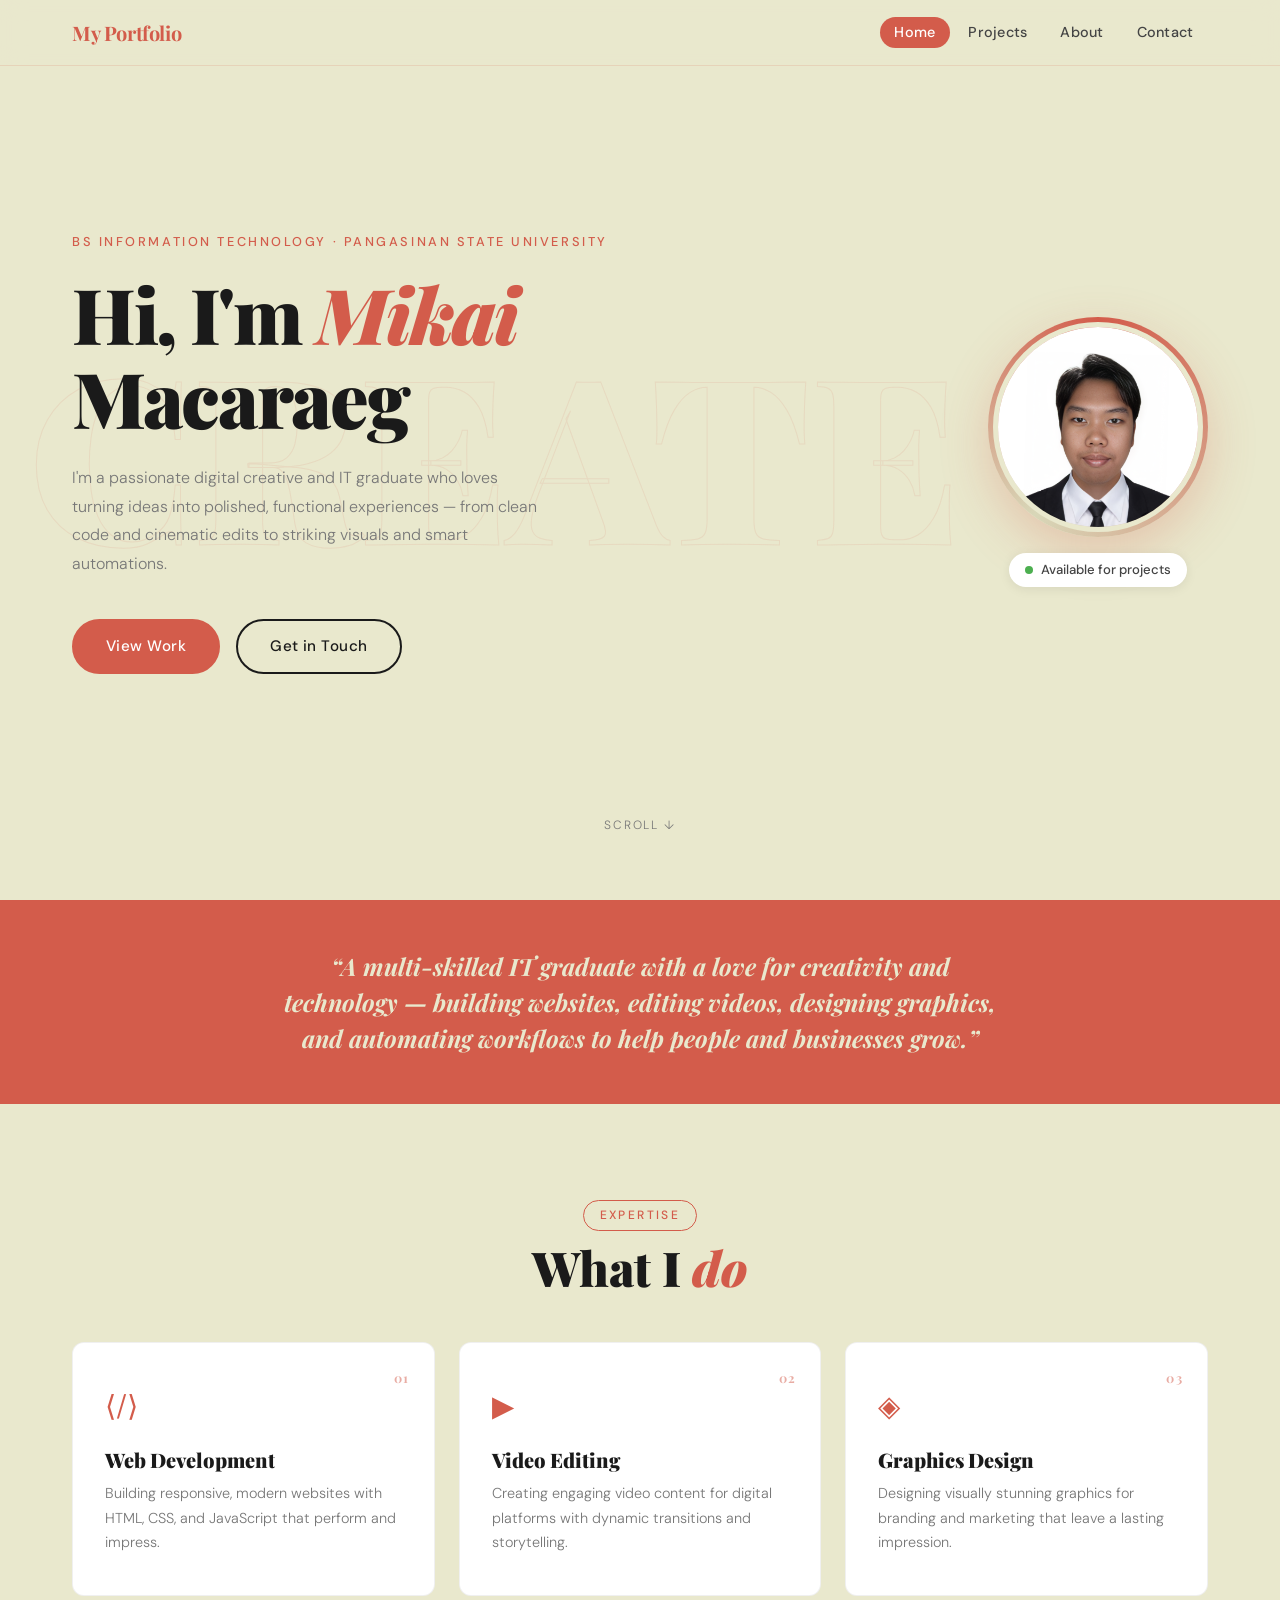
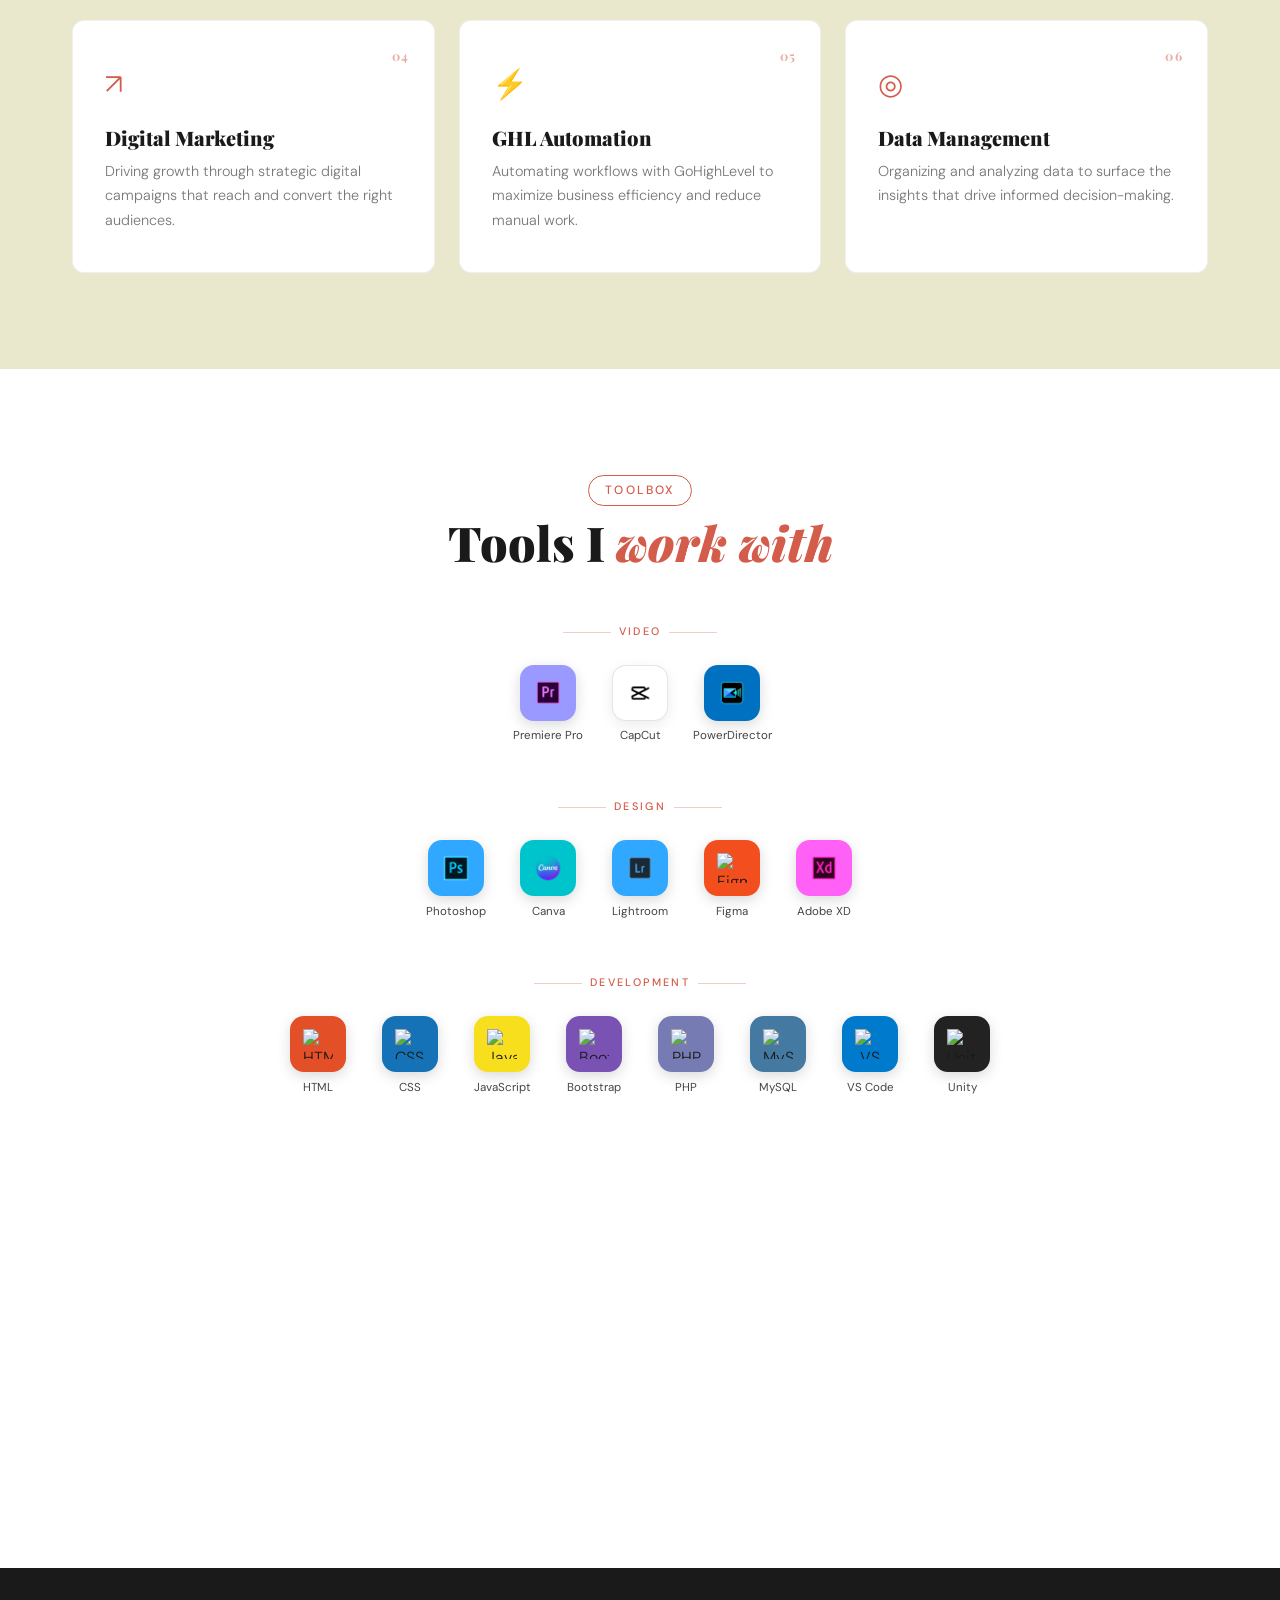
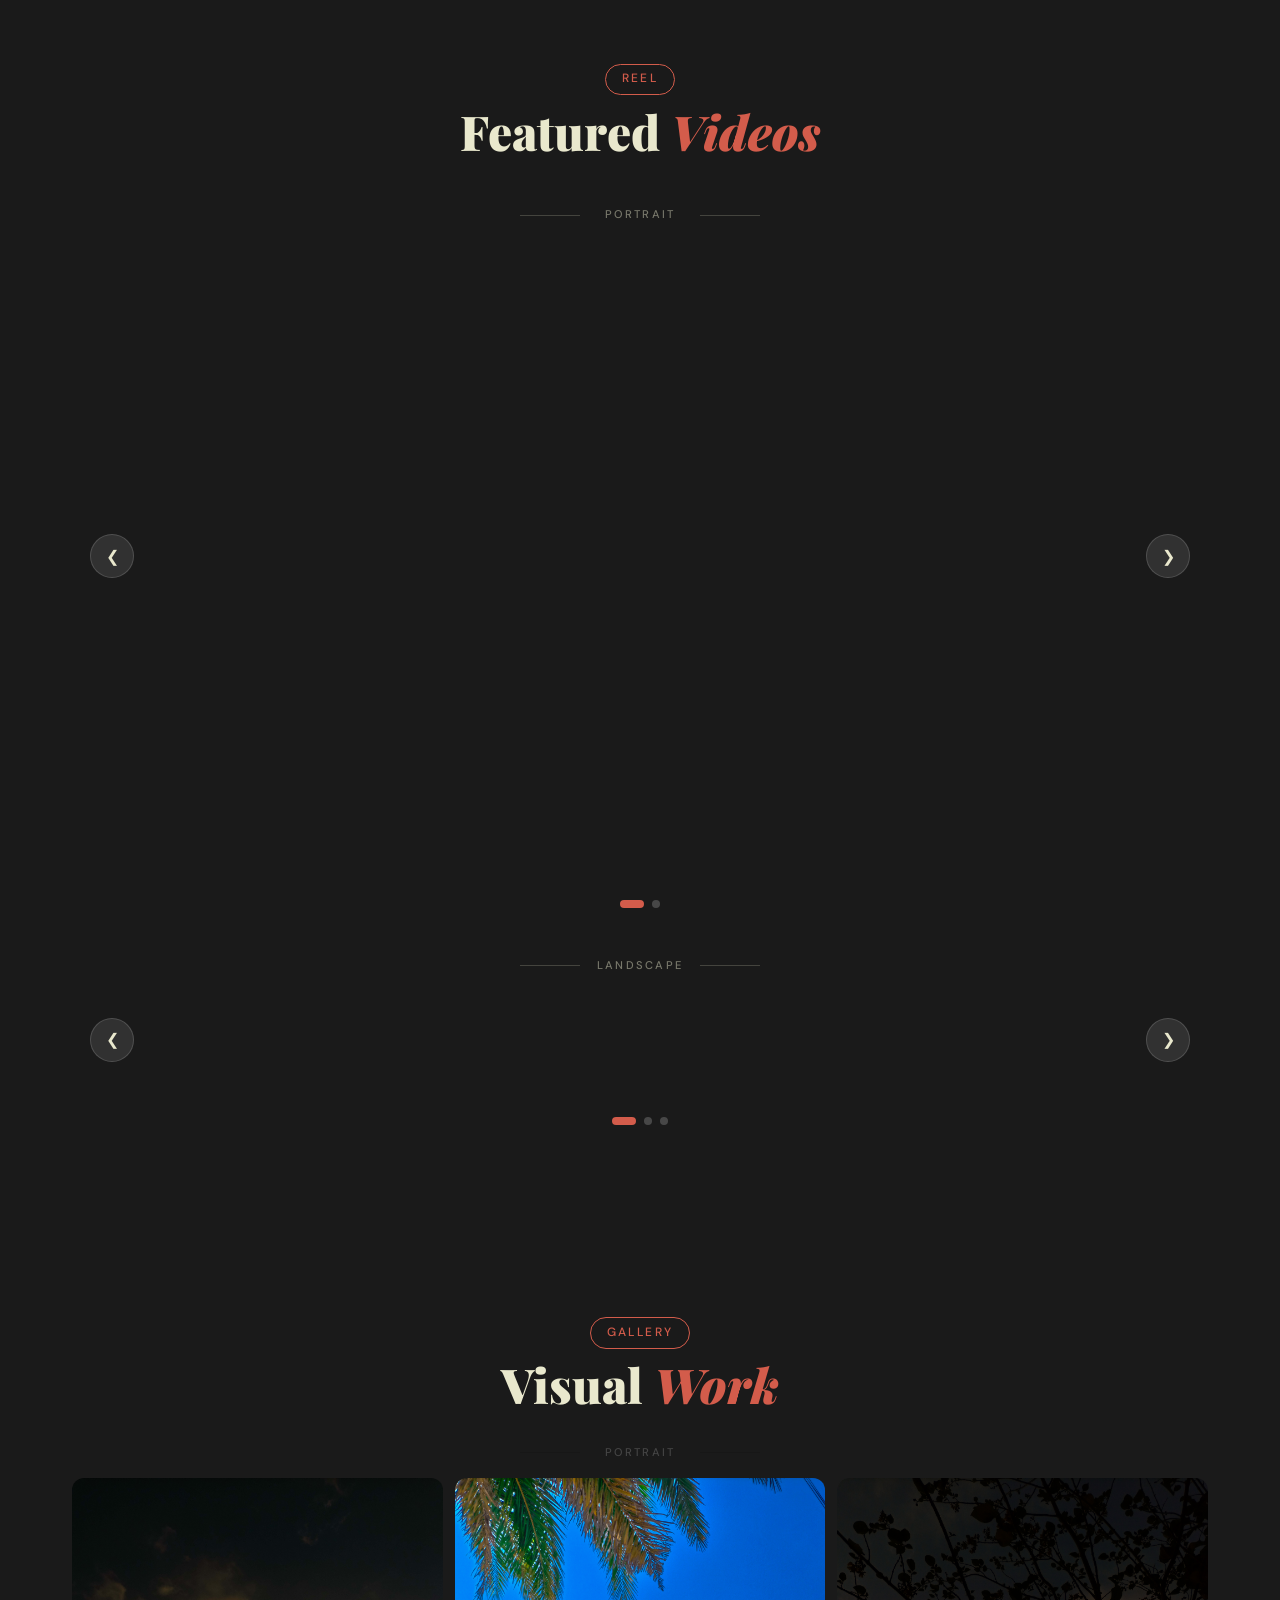
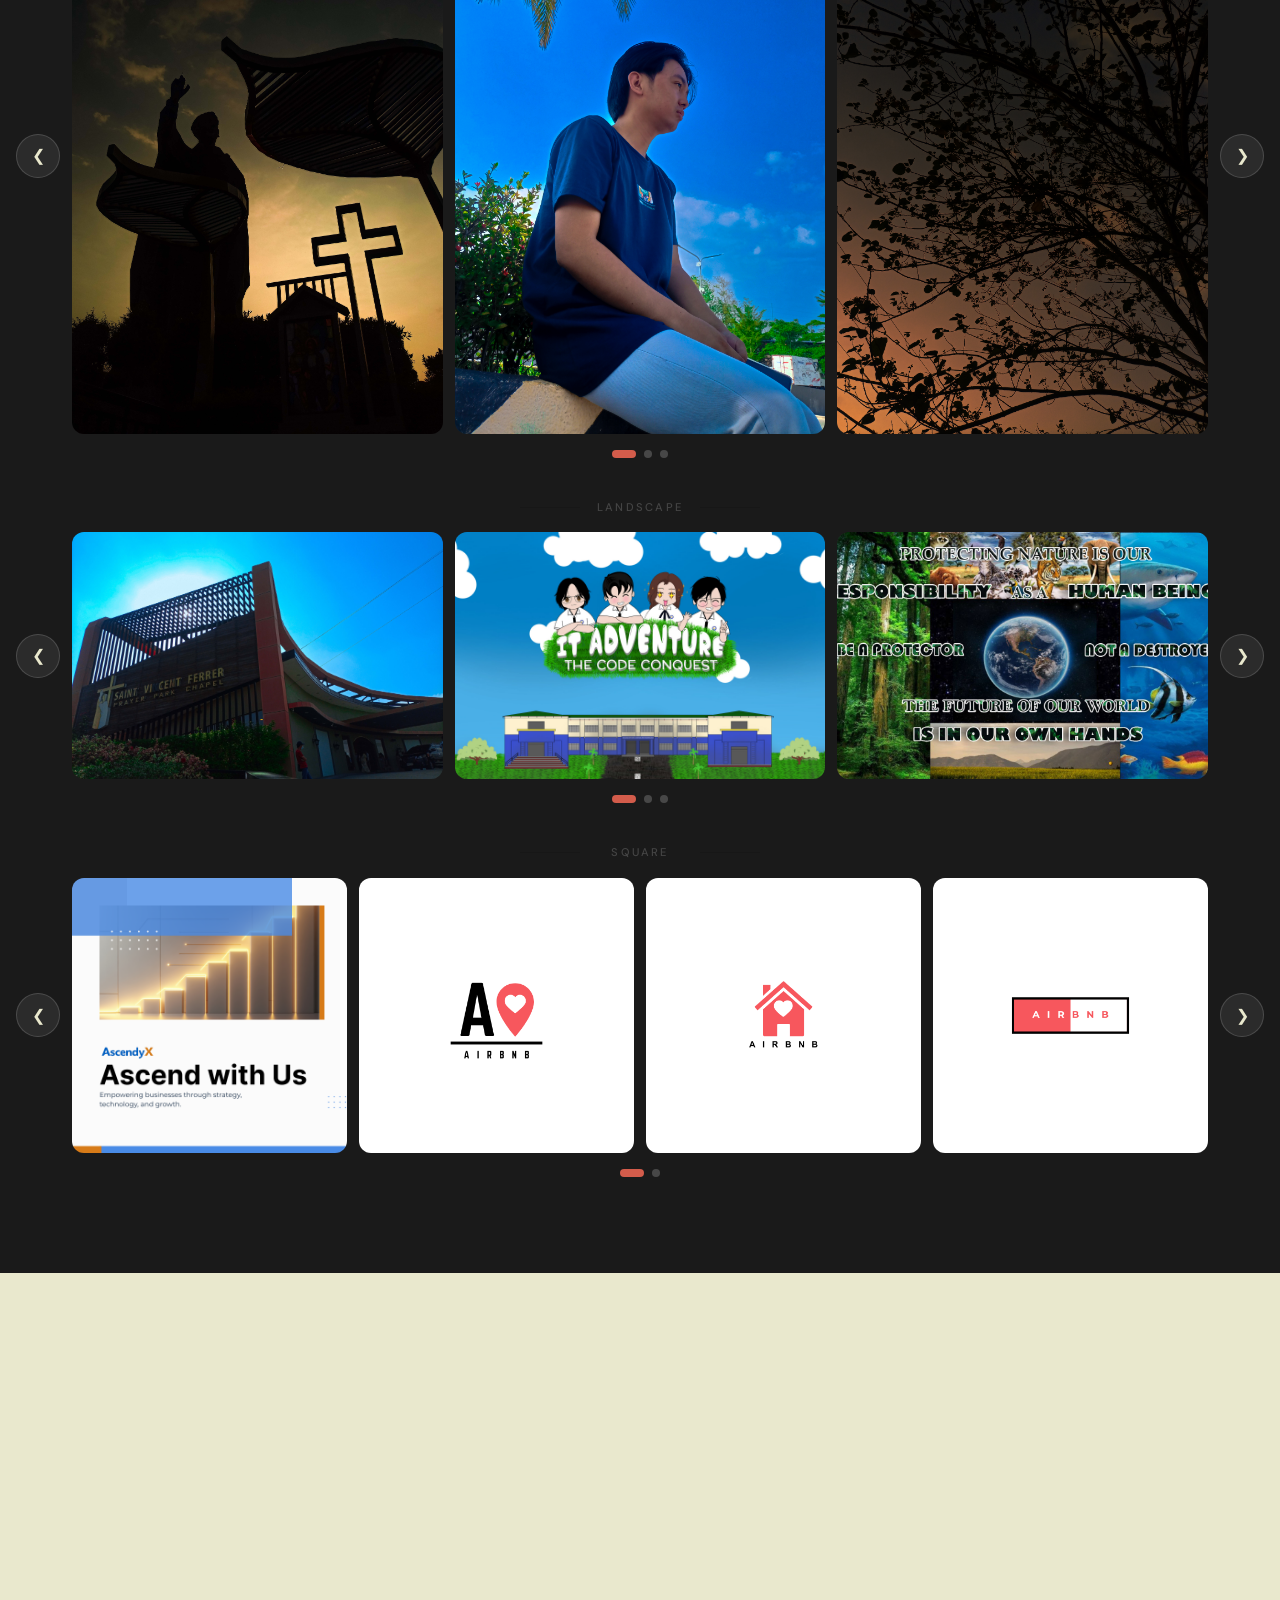
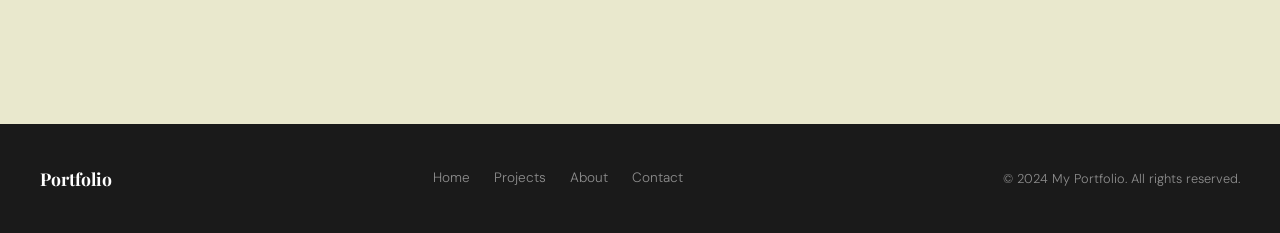
==== commit a6aa28bf: "Changed to Mikai" ====
--- a/index.html
+++ b/index.html
@@ -33,7 +33,7 @@
         <div class="hero-content">
             <p class="hero-eyebrow">BS Information Technology &middot; Pangasinan State University</p>
             <h1 class="hero-title">
-                Hi, I'm <em>Ian Tot</em><br>Macaraeg
+                Hi, I'm <em>Mikai</em><br>Macaraeg
             </h1>
             <p class="hero-sub">
                 I'm a passionate digital creative and IT graduate who loves turning ideas into polished, functional experiences &mdash; from clean code and cinematic edits to striking visuals and smart automations.
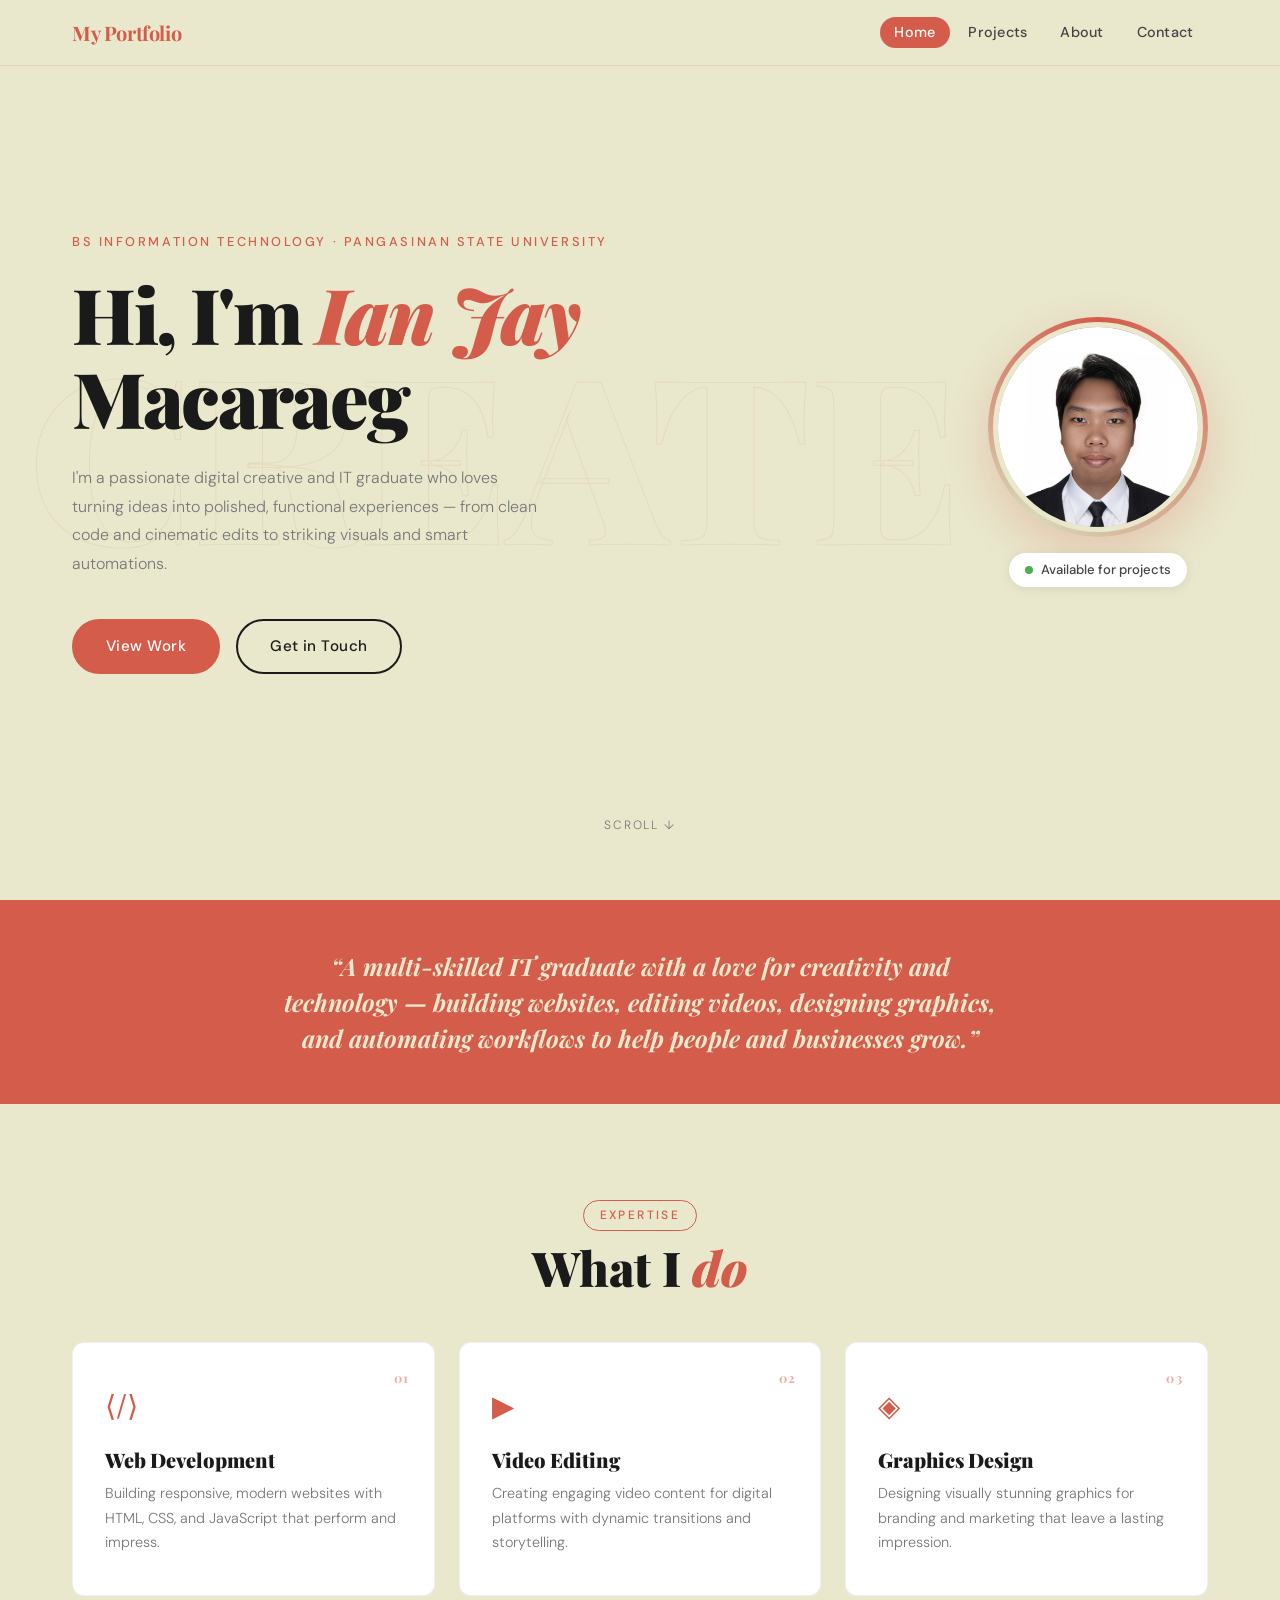
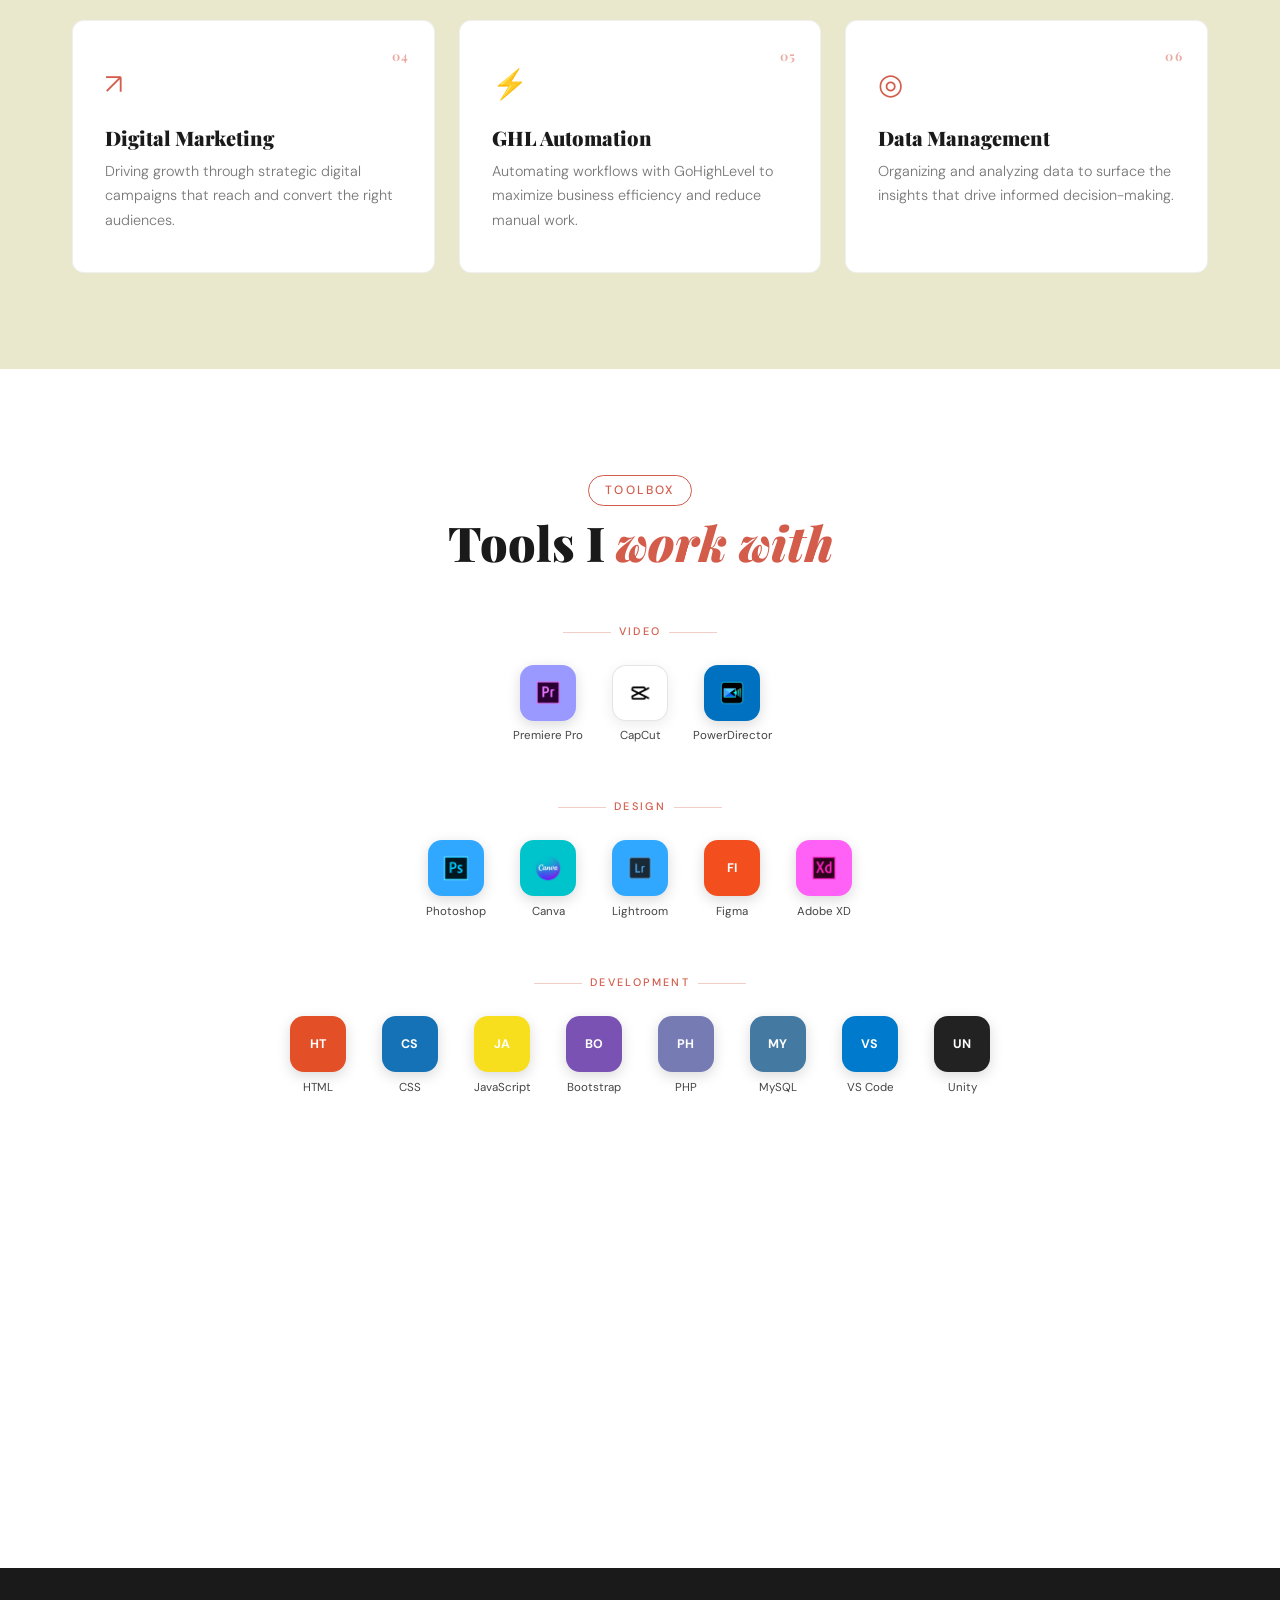
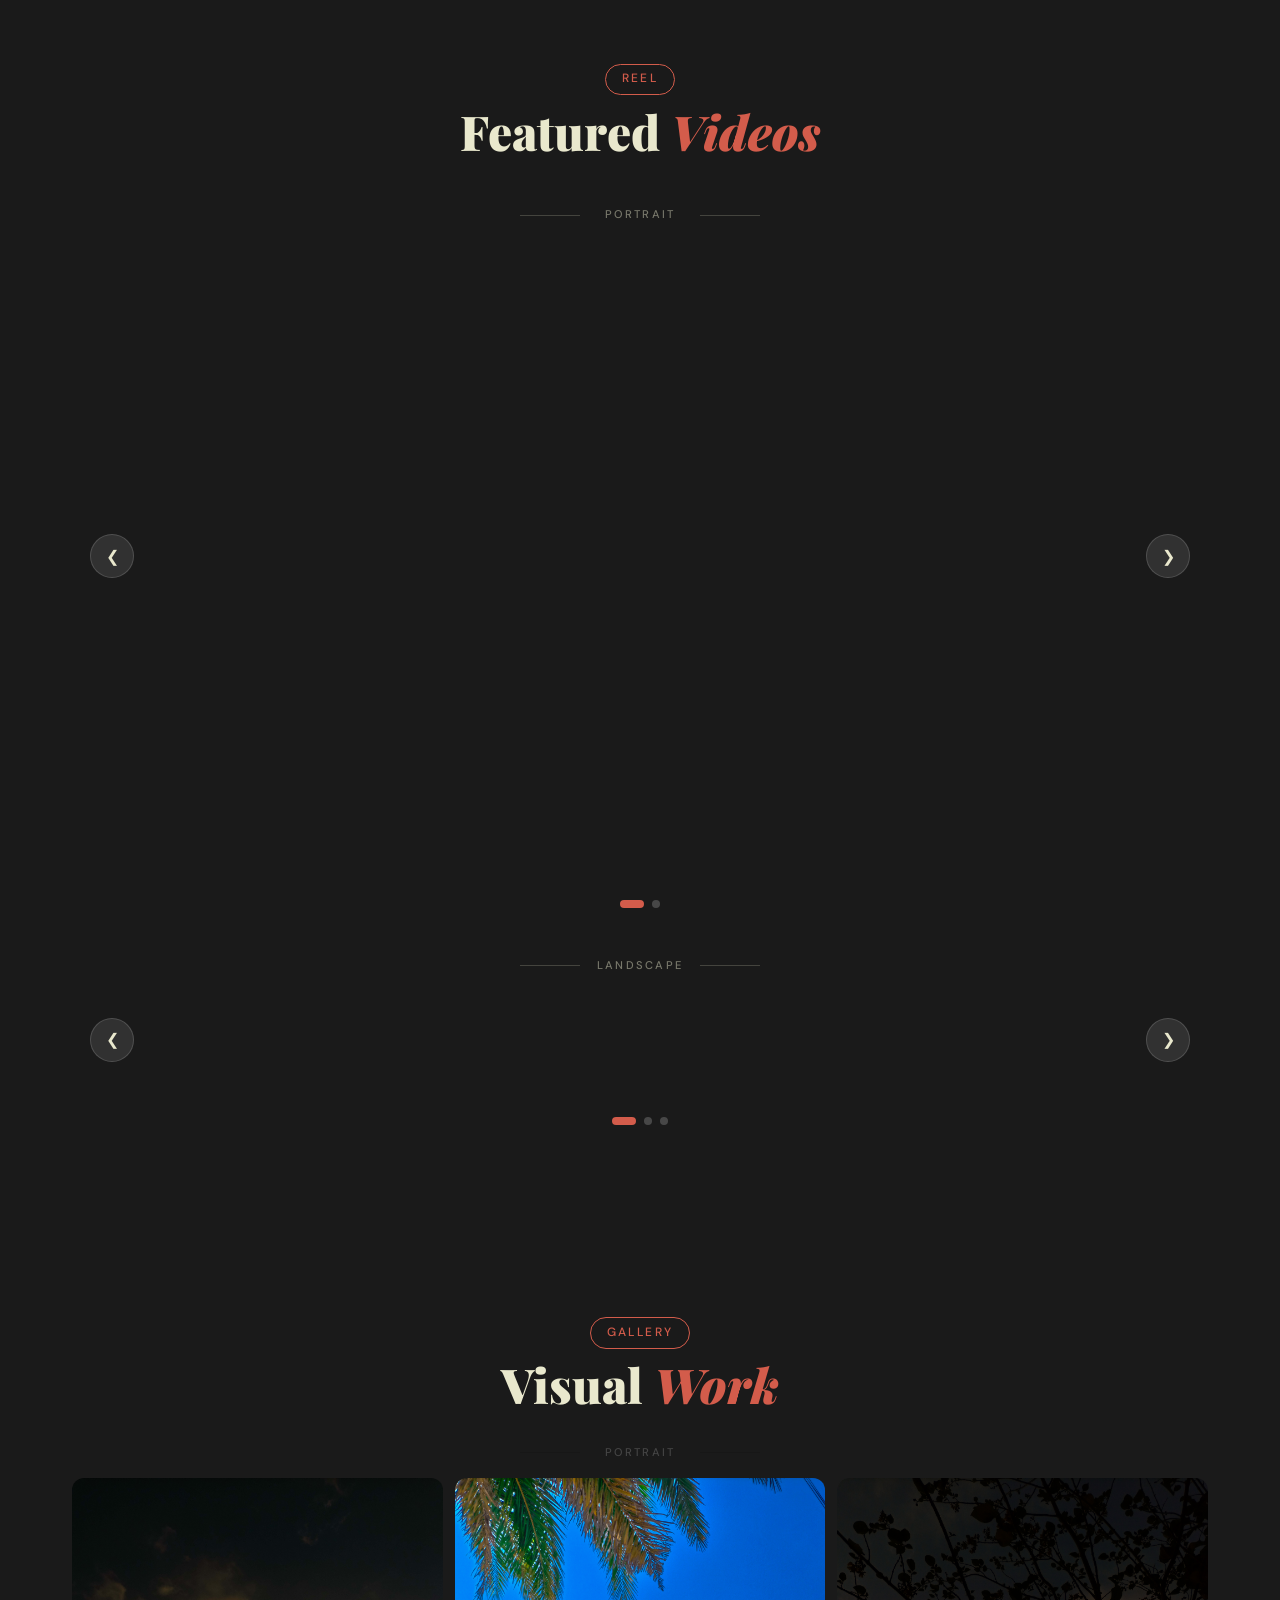
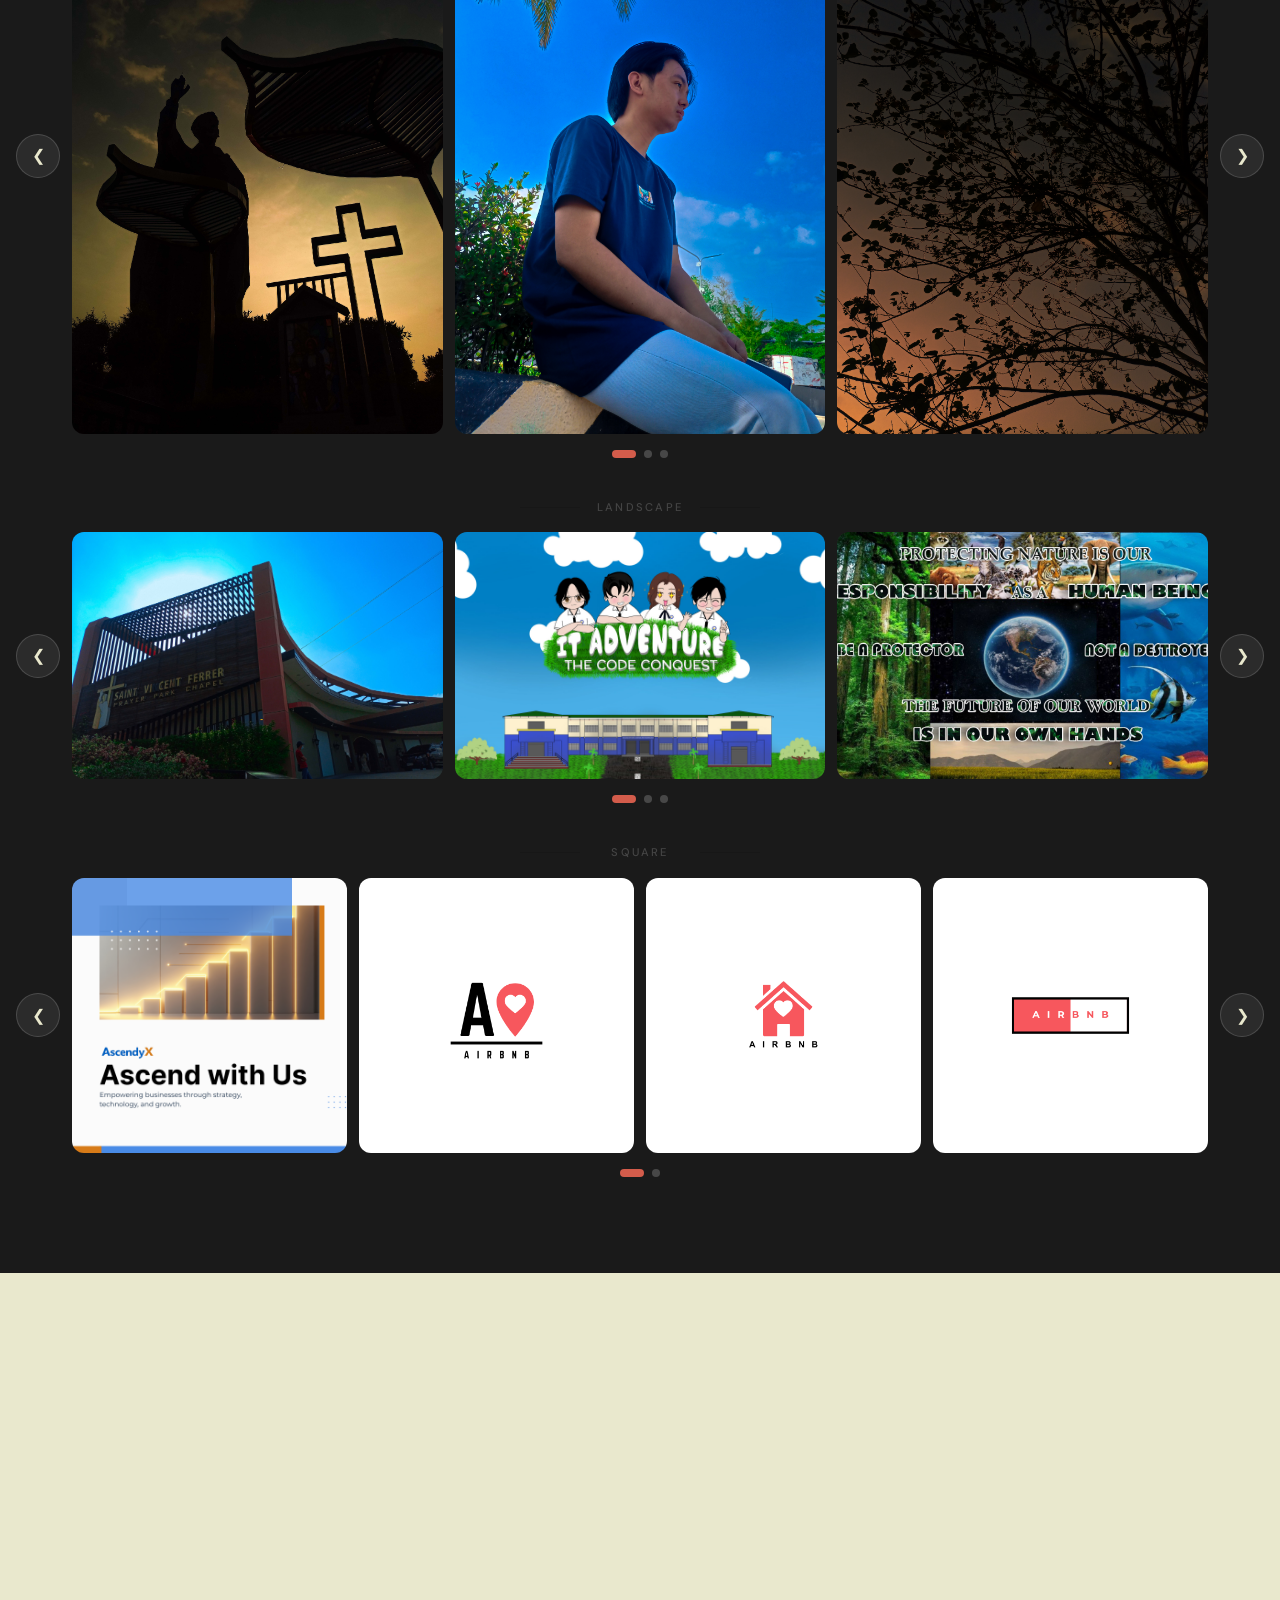
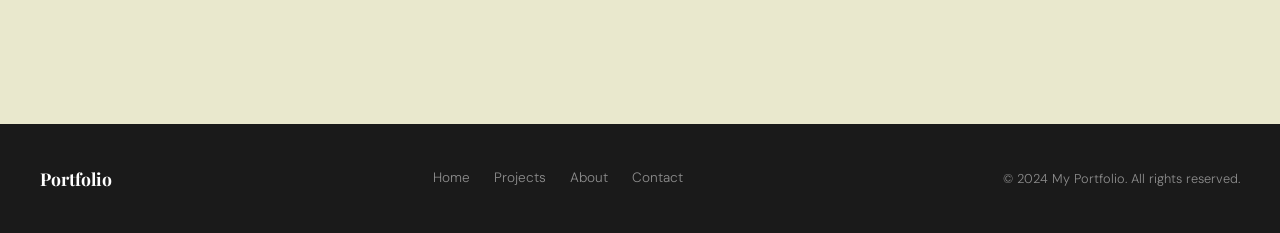
==== commit b05b08af: "Back to Ian Jay" ====
--- a/index.html
+++ b/index.html
@@ -33,7 +33,7 @@
         <div class="hero-content">
             <p class="hero-eyebrow">BS Information Technology &middot; Pangasinan State University</p>
             <h1 class="hero-title">
-                Hi, I'm <em>Mikai</em><br>Macaraeg
+                Hi, I'm <em>Ian Jay</em><br>Macaraeg
             </h1>
             <p class="hero-sub">
                 I'm a passionate digital creative and IT graduate who loves turning ideas into polished, functional experiences &mdash; from clean code and cinematic edits to striking visuals and smart automations.
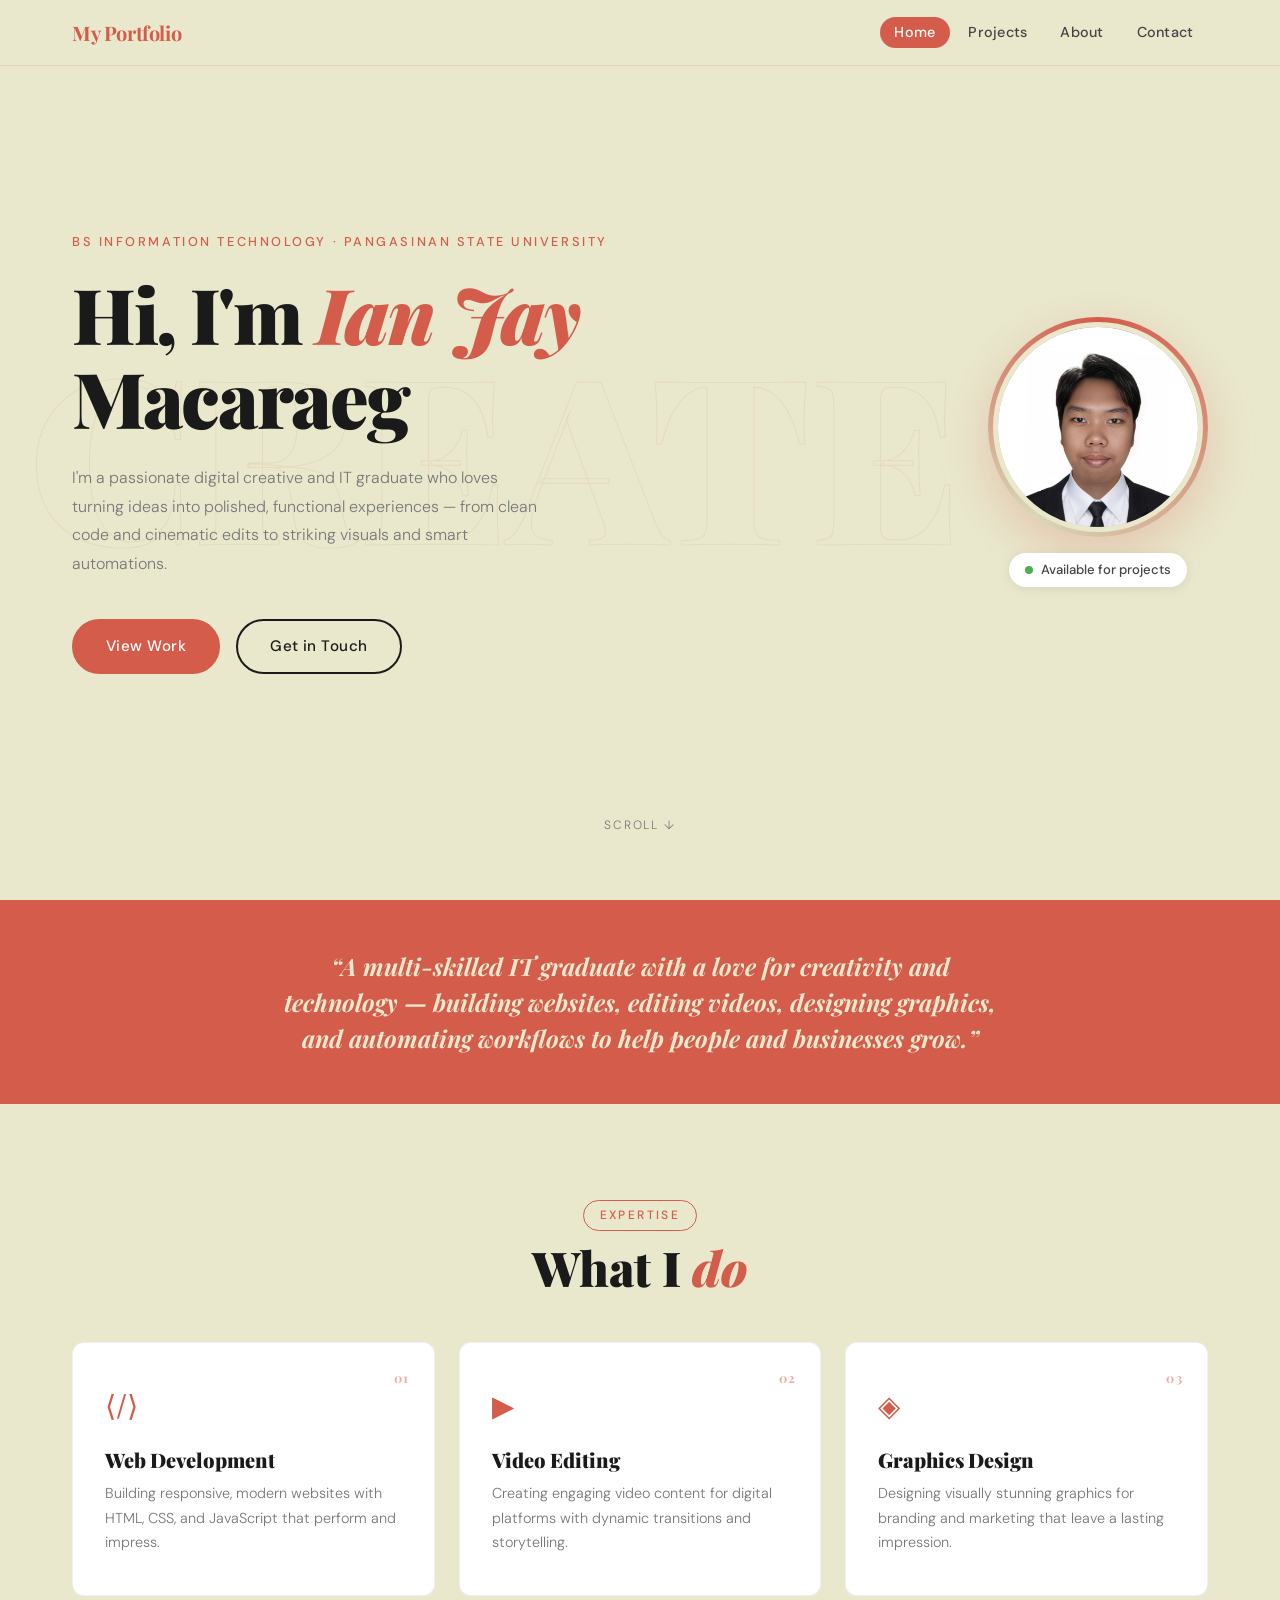
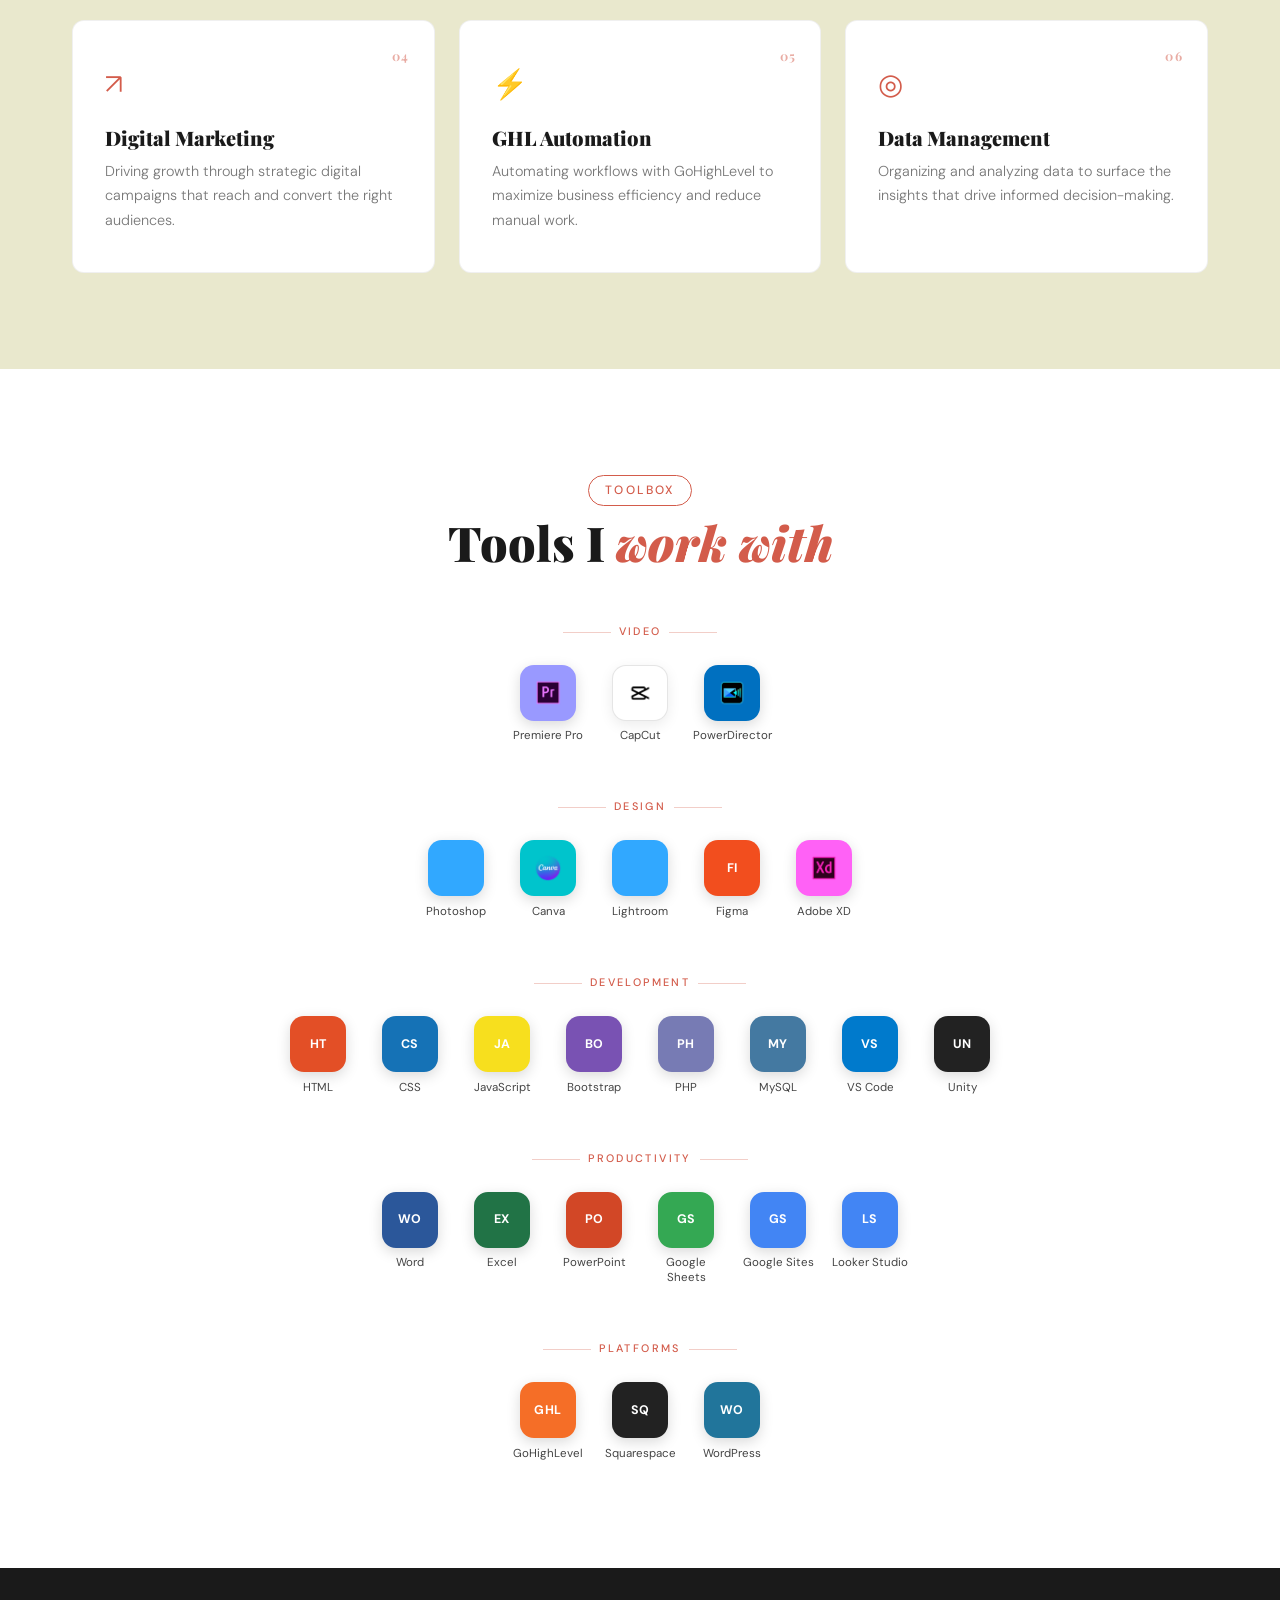
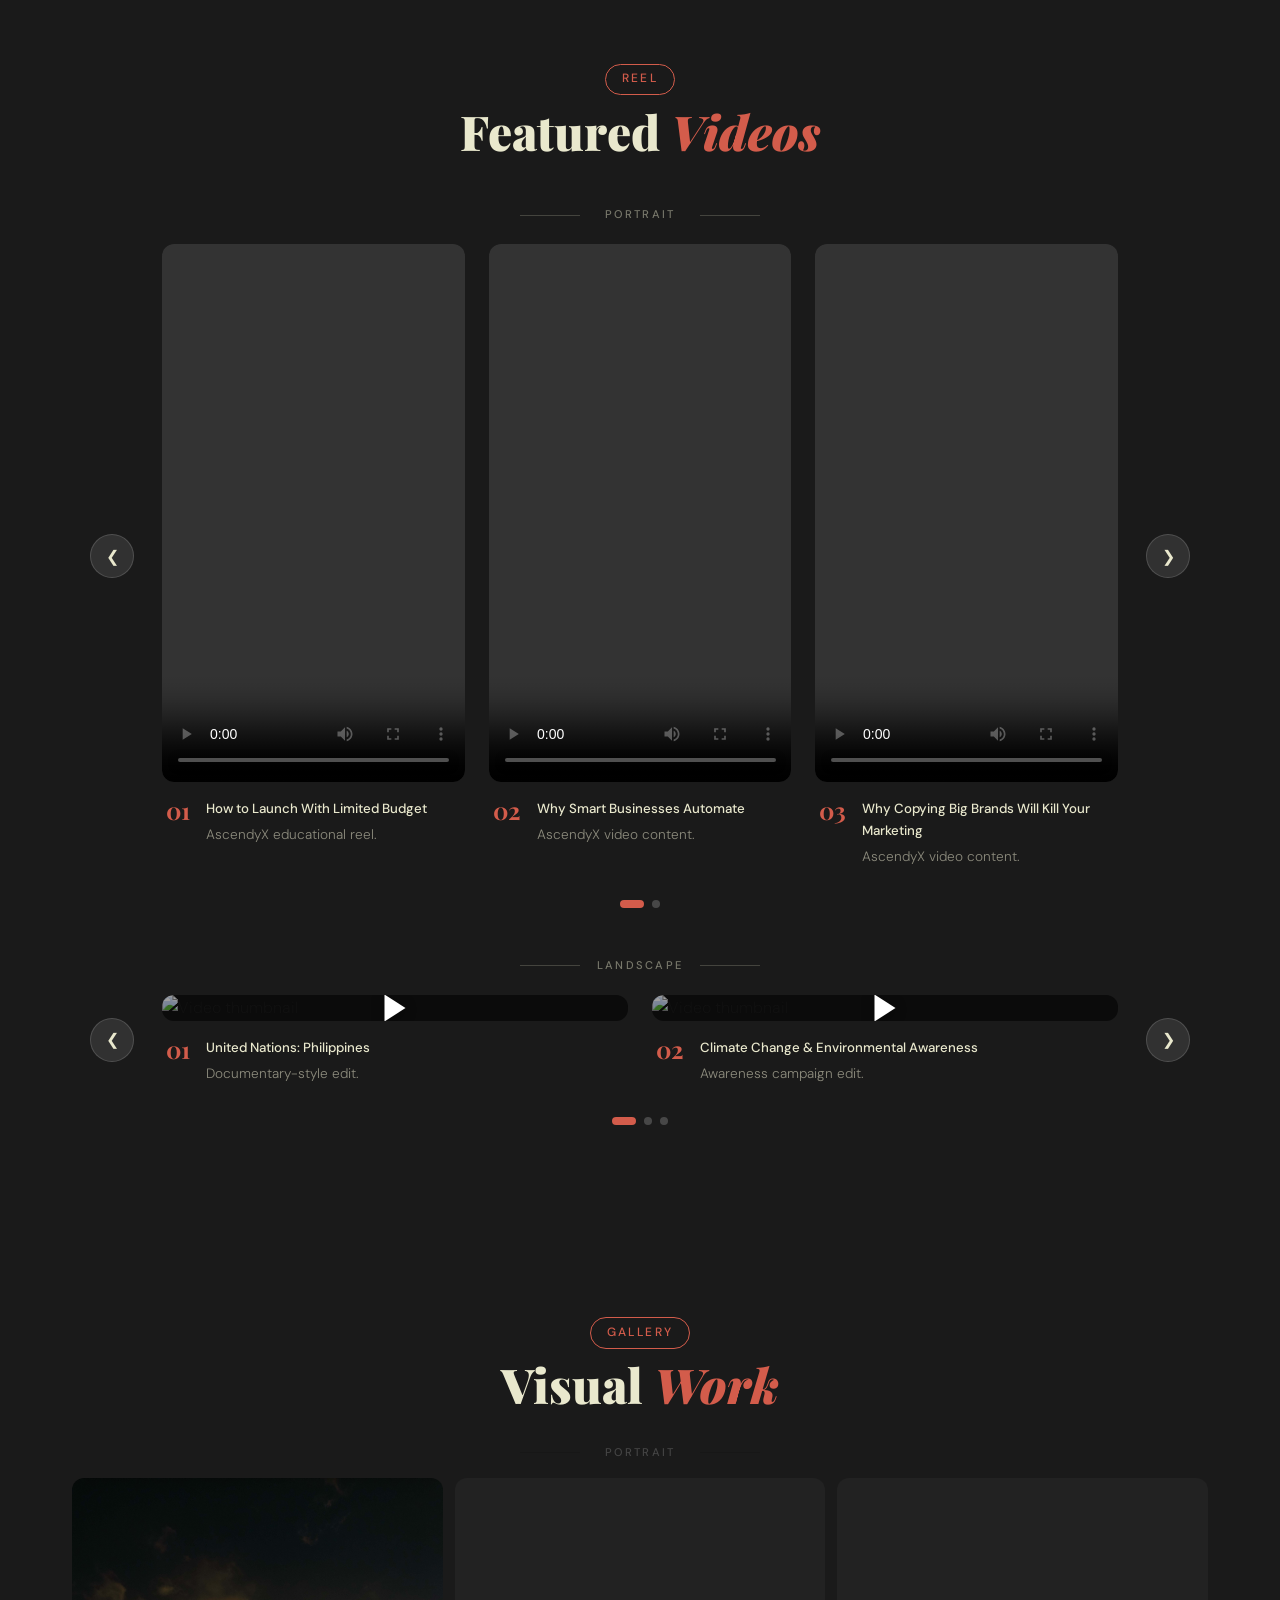
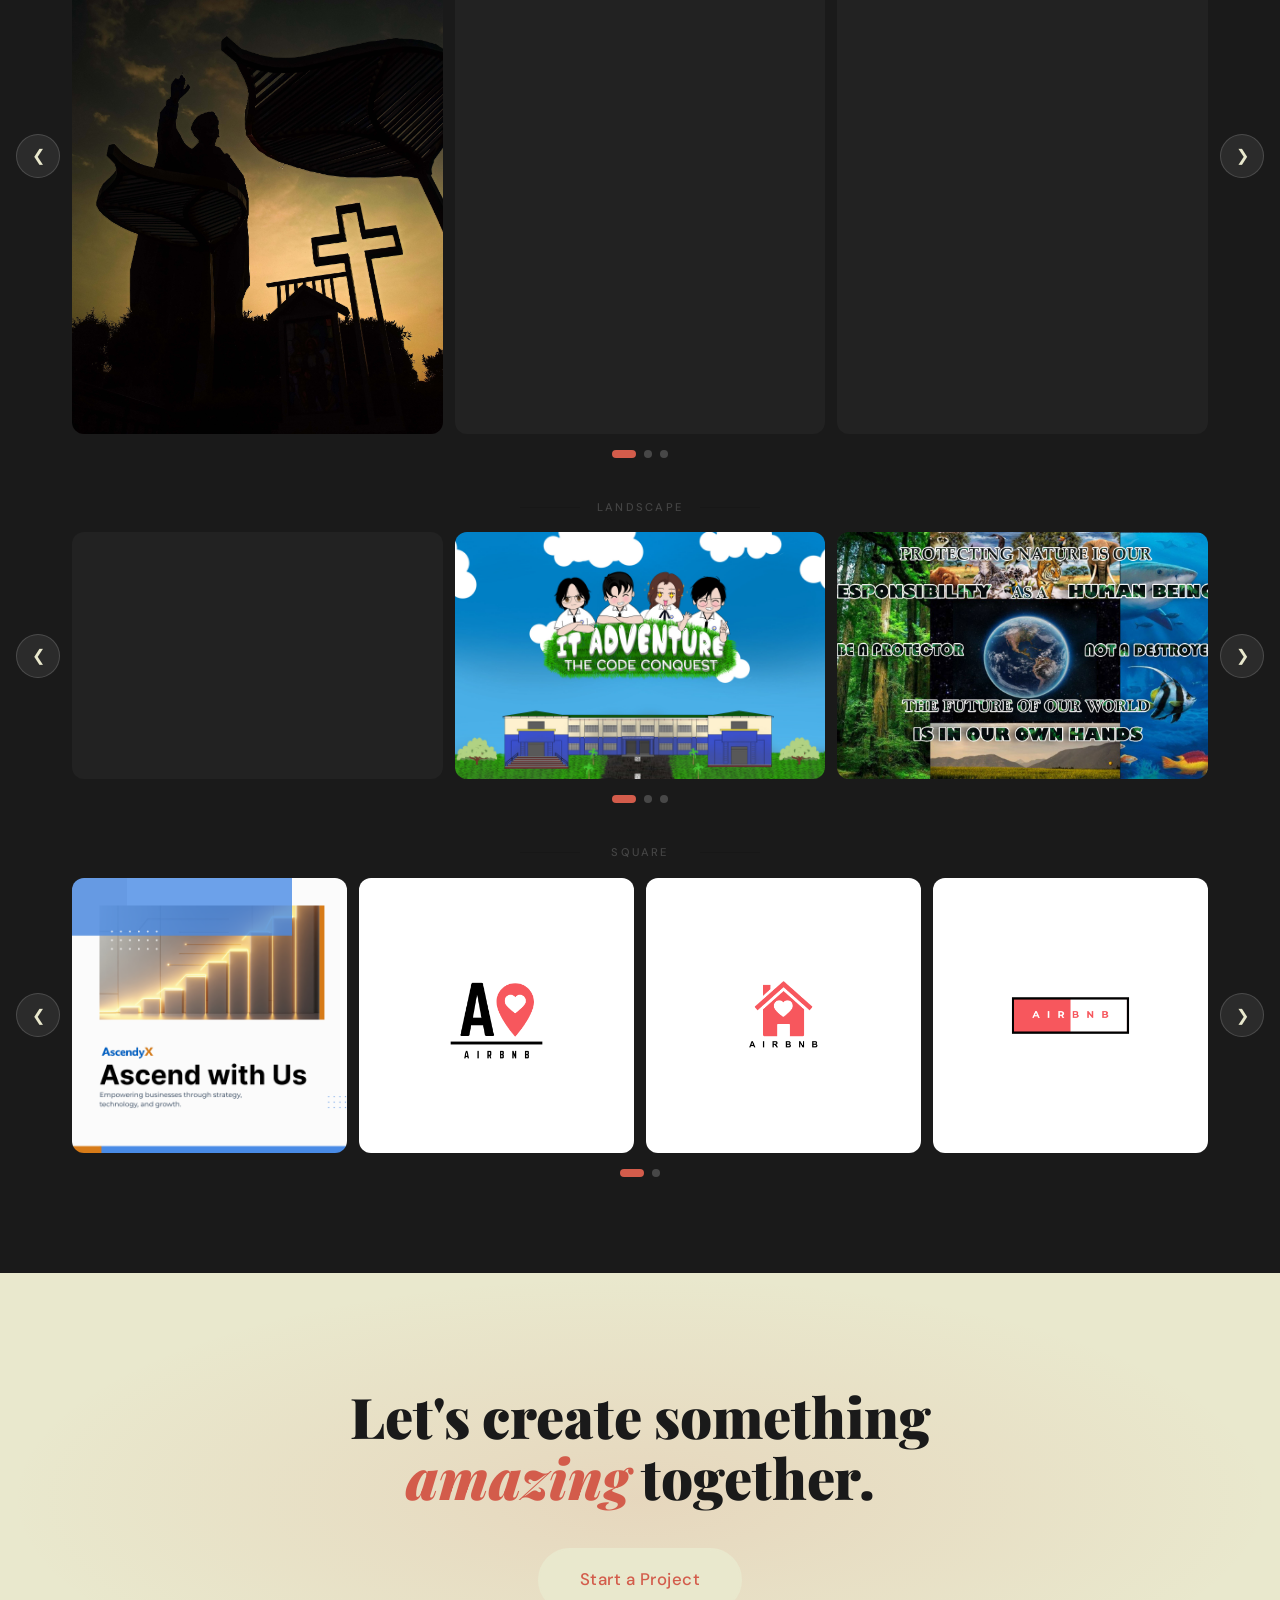
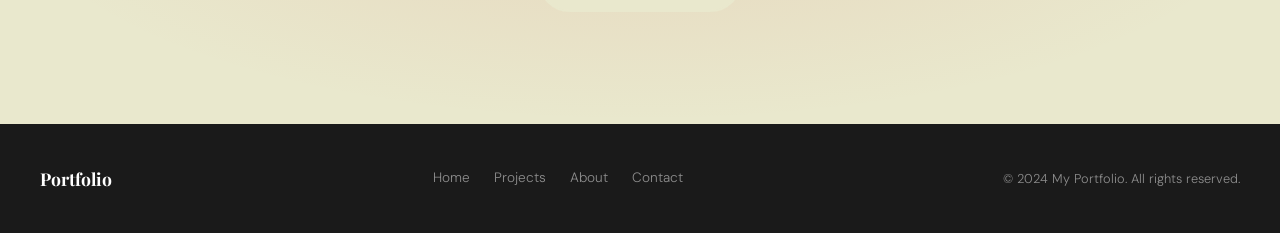
==== commit 93aab421: "Phase 1: cleanup, SEO and performance basics - Remove draftCodes/ and an Office temp file; add .giti" ====
--- a/index.html
+++ b/index.html
@@ -3,11 +3,29 @@
 <head>
     <meta charset="UTF-8">
     <meta name="viewport" content="width=device-width, initial-scale=1.0">
-    <title>Portfolio &mdash; Creative Digital Professional</title>
+    <meta name="description" content="Portfolio of Ian Jay Macaraeg, an IT graduate and digital creative: websites, video editing, graphic design, photography and automation.">
+    <meta name="author" content="Ian Jay Macaraeg">
+    <meta name="theme-color" content="#D35C4B">
+    <link rel="canonical" href="https://flick201.github.io/IanJayMacaraeg-Portfolio/">
+    <link rel="icon" type="image/svg+xml" href="assets/favicon.svg">
+    <meta property="og:type" content="website">
+    <meta property="og:site_name" content="Ian Jay Macaraeg">
+    <meta property="og:title" content="Ian Jay Macaraeg — Web Developer, Video Editor &amp; Graphic Designer">
+    <meta property="og:description" content="Portfolio of Ian Jay Macaraeg, an IT graduate and digital creative: websites, video editing, graphic design, photography and automation.">
+    <meta property="og:url" content="https://flick201.github.io/IanJayMacaraeg-Portfolio/">
+    <meta property="og:image" content="https://flick201.github.io/IanJayMacaraeg-Portfolio/assets/og-image.jpg">
+    <meta name="twitter:card" content="summary_large_image">
+    <meta name="twitter:title" content="Ian Jay Macaraeg — Web Developer, Video Editor &amp; Graphic Designer">
+    <meta name="twitter:description" content="Portfolio of Ian Jay Macaraeg, an IT graduate and digital creative: websites, video editing, graphic design, photography and automation.">
+    <meta name="twitter:image" content="https://flick201.github.io/IanJayMacaraeg-Portfolio/assets/og-image.jpg">
+    <title>Ian Jay Macaraeg — Web Developer, Video Editor &amp; Graphic Designer</title>
     <link rel="preconnect" href="https://fonts.googleapis.com">
     <link rel="preconnect" href="https://fonts.gstatic.com" crossorigin>
     <link href="https://fonts.googleapis.com/css2?family=Playfair+Display:ital,wght@0,700;0,900;1,700&family=DM+Sans:wght@300;400;500&display=swap" rel="stylesheet">
     <link rel="stylesheet" href="style.css">
+    <script type="application/ld+json">
+    {"@context":"https://schema.org","@type":"Person","name":"Ian Jay Macaraeg","url":"https://flick201.github.io/IanJayMacaraeg-Portfolio/","image":"https://flick201.github.io/IanJayMacaraeg-Portfolio/uploads/profile.png","jobTitle":"Web Developer, Video Editor and Graphic Designer","alumniOf":"Pangasinan State University","sameAs":["https://www.linkedin.com/in/ian-jay-macaraeg-761606292/","https://www.facebook.com/jayiannnn","https://www.instagram.com/_yanjeiii/"]}
+    </script>
 </head>
 <body>
 
@@ -117,51 +135,51 @@
             <div class="stack-category reveal" style="--i:0">
                 <span class="stack-cat-label">Video</span>
                 <div class="stack-cards">
-                    <div class="stack-card"><div class="stack-icon-badge" style="--brand:#9999FF"><img src="uploads/logos/premiere pro.png" alt="Premiere Pro"></div><span class="stack-name">Premiere Pro</span></div>
-                    <div class="stack-card"><div class="stack-icon-badge stack-icon-badge--white" style="--brand:#FFFFFF"><img src="uploads/logos/capcut.png" alt="CapCut"></div><span class="stack-name">CapCut</span></div>
-                    <div class="stack-card"><div class="stack-icon-badge" style="--brand:#0070C0"><img src="uploads/logos/powerdirector.png" alt="PowerDirector"></div><span class="stack-name">PowerDirector</span></div>
+                    <div class="stack-card"><div class="stack-icon-badge" style="--brand:#9999FF"><img src="uploads/logos/premiere pro.png" alt="Premiere Pro" loading="lazy" decoding="async"></div><span class="stack-name">Premiere Pro</span></div>
+                    <div class="stack-card"><div class="stack-icon-badge stack-icon-badge--white" style="--brand:#FFFFFF"><img src="uploads/logos/capcut.png" alt="CapCut" loading="lazy" decoding="async"></div><span class="stack-name">CapCut</span></div>
+                    <div class="stack-card"><div class="stack-icon-badge" style="--brand:#0070C0"><img src="uploads/logos/powerdirector.png" alt="PowerDirector" loading="lazy" decoding="async"></div><span class="stack-name">PowerDirector</span></div>
                 </div>
             </div>
             <div class="stack-category reveal" style="--i:1">
                 <span class="stack-cat-label">Design</span>
                 <div class="stack-cards">
-                    <div class="stack-card"><div class="stack-icon-badge" style="--brand:#31A8FF"><img src="uploads/logos/photoshop.png" alt="Photoshop"></div><span class="stack-name">Photoshop</span></div>
-                    <div class="stack-card"><div class="stack-icon-badge" style="--brand:#00C4CC"><img src="uploads/logos/canva.png" alt="Canva"></div><span class="stack-name">Canva</span></div>
-                    <div class="stack-card"><div class="stack-icon-badge" style="--brand:#31A8FF"><img src="uploads/logos/lightroom.png" alt="Lightroom"></div><span class="stack-name">Lightroom</span></div>
-                    <div class="stack-card"><div class="stack-icon-badge" style="--brand:#F24E1E"><img src="https://cdn.simpleicons.org/figma/ffffff" alt="Figma"></div><span class="stack-name">Figma</span></div>
-                    <div class="stack-card"><div class="stack-icon-badge" style="--brand:#FF61F6"><img src="uploads/logos/xd.png" alt="Adobe XD" data-fallback="XD"></div><span class="stack-name">Adobe XD</span></div>
+                    <div class="stack-card"><div class="stack-icon-badge" style="--brand:#31A8FF"><img src="uploads/logos/photoshop.png" alt="Photoshop" loading="lazy" decoding="async"></div><span class="stack-name">Photoshop</span></div>
+                    <div class="stack-card"><div class="stack-icon-badge" style="--brand:#00C4CC"><img src="uploads/logos/canva.png" alt="Canva" loading="lazy" decoding="async"></div><span class="stack-name">Canva</span></div>
+                    <div class="stack-card"><div class="stack-icon-badge" style="--brand:#31A8FF"><img src="uploads/logos/lightroom.png" alt="Lightroom" loading="lazy" decoding="async"></div><span class="stack-name">Lightroom</span></div>
+                    <div class="stack-card"><div class="stack-icon-badge" style="--brand:#F24E1E"><img src="https://cdn.simpleicons.org/figma/ffffff" alt="Figma" loading="lazy" decoding="async"></div><span class="stack-name">Figma</span></div>
+                    <div class="stack-card"><div class="stack-icon-badge" style="--brand:#FF61F6"><img src="uploads/logos/xd.png" alt="Adobe XD" data-fallback="XD" loading="lazy" decoding="async"></div><span class="stack-name">Adobe XD</span></div>
                 </div>
             </div>
             <div class="stack-category reveal" style="--i:2">
                 <span class="stack-cat-label">Development</span>
                 <div class="stack-cards">
-                    <div class="stack-card"><div class="stack-icon-badge" style="--brand:#E34F26"><img src="https://cdn.simpleicons.org/html5/ffffff" alt="HTML5"></div><span class="stack-name">HTML</span></div>
-                    <div class="stack-card"><div class="stack-icon-badge" style="--brand:#1572B6"><img src="https://cdn.simpleicons.org/css3/ffffff" alt="CSS3"></div><span class="stack-name">CSS</span></div>
-                    <div class="stack-card"><div class="stack-icon-badge" style="--brand:#F7DF1E"><img src="https://cdn.simpleicons.org/javascript/000000" alt="JavaScript"></div><span class="stack-name">JavaScript</span></div>
-                    <div class="stack-card"><div class="stack-icon-badge" style="--brand:#7952B3"><img src="https://cdn.simpleicons.org/bootstrap/ffffff" alt="Bootstrap"></div><span class="stack-name">Bootstrap</span></div>
-                    <div class="stack-card"><div class="stack-icon-badge" style="--brand:#777BB4"><img src="https://cdn.simpleicons.org/php/ffffff" alt="PHP"></div><span class="stack-name">PHP</span></div>
-                    <div class="stack-card"><div class="stack-icon-badge" style="--brand:#4479A1"><img src="https://cdn.simpleicons.org/mysql/ffffff" alt="MySQL"></div><span class="stack-name">MySQL</span></div>
-                    <div class="stack-card"><div class="stack-icon-badge" style="--brand:#007ACC"><img src="https://cdn.simpleicons.org/visualstudiocode/ffffff" alt="VS Code" data-fallback="VS"></div><span class="stack-name">VS Code</span></div>
-                    <div class="stack-card"><div class="stack-icon-badge" style="--brand:#222222"><img src="https://cdn.simpleicons.org/unity/ffffff" alt="Unity"></div><span class="stack-name">Unity</span></div>
+                    <div class="stack-card"><div class="stack-icon-badge" style="--brand:#E34F26"><img src="https://cdn.simpleicons.org/html5/ffffff" alt="HTML5" loading="lazy" decoding="async"></div><span class="stack-name">HTML</span></div>
+                    <div class="stack-card"><div class="stack-icon-badge" style="--brand:#1572B6"><img src="https://cdn.simpleicons.org/css3/ffffff" alt="CSS3" loading="lazy" decoding="async"></div><span class="stack-name">CSS</span></div>
+                    <div class="stack-card"><div class="stack-icon-badge" style="--brand:#F7DF1E"><img src="https://cdn.simpleicons.org/javascript/000000" alt="JavaScript" loading="lazy" decoding="async"></div><span class="stack-name">JavaScript</span></div>
+                    <div class="stack-card"><div class="stack-icon-badge" style="--brand:#7952B3"><img src="https://cdn.simpleicons.org/bootstrap/ffffff" alt="Bootstrap" loading="lazy" decoding="async"></div><span class="stack-name">Bootstrap</span></div>
+                    <div class="stack-card"><div class="stack-icon-badge" style="--brand:#777BB4"><img src="https://cdn.simpleicons.org/php/ffffff" alt="PHP" loading="lazy" decoding="async"></div><span class="stack-name">PHP</span></div>
+                    <div class="stack-card"><div class="stack-icon-badge" style="--brand:#4479A1"><img src="https://cdn.simpleicons.org/mysql/ffffff" alt="MySQL" loading="lazy" decoding="async"></div><span class="stack-name">MySQL</span></div>
+                    <div class="stack-card"><div class="stack-icon-badge" style="--brand:#007ACC"><img src="https://cdn.simpleicons.org/visualstudiocode/ffffff" alt="VS Code" data-fallback="VS" loading="lazy" decoding="async"></div><span class="stack-name">VS Code</span></div>
+                    <div class="stack-card"><div class="stack-icon-badge" style="--brand:#222222"><img src="https://cdn.simpleicons.org/unity/ffffff" alt="Unity" loading="lazy" decoding="async"></div><span class="stack-name">Unity</span></div>
                 </div>
             </div>
             <div class="stack-category reveal" style="--i:3">
                 <span class="stack-cat-label">Productivity</span>
                 <div class="stack-cards">
-                    <div class="stack-card"><div class="stack-icon-badge" style="--brand:#2B579A"><img src="https://cdn.simpleicons.org/microsoftword/ffffff" alt="Word"></div><span class="stack-name">Word</span></div>
-                    <div class="stack-card"><div class="stack-icon-badge" style="--brand:#217346"><img src="https://cdn.simpleicons.org/microsoftexcel/ffffff" alt="Excel"></div><span class="stack-name">Excel</span></div>
-                    <div class="stack-card"><div class="stack-icon-badge" style="--brand:#D24726"><img src="https://cdn.simpleicons.org/microsoftpowerpoint/ffffff" alt="PowerPoint"></div><span class="stack-name">PowerPoint</span></div>
-                    <div class="stack-card"><div class="stack-icon-badge" style="--brand:#34A853"><img src="https://cdn.simpleicons.org/googlesheets/ffffff" alt="Google Sheets"></div><span class="stack-name">Google Sheets</span></div>
+                    <div class="stack-card"><div class="stack-icon-badge" style="--brand:#2B579A"><img src="https://cdn.simpleicons.org/microsoftword/ffffff" alt="Word" loading="lazy" decoding="async"></div><span class="stack-name">Word</span></div>
+                    <div class="stack-card"><div class="stack-icon-badge" style="--brand:#217346"><img src="https://cdn.simpleicons.org/microsoftexcel/ffffff" alt="Excel" loading="lazy" decoding="async"></div><span class="stack-name">Excel</span></div>
+                    <div class="stack-card"><div class="stack-icon-badge" style="--brand:#D24726"><img src="https://cdn.simpleicons.org/microsoftpowerpoint/ffffff" alt="PowerPoint" loading="lazy" decoding="async"></div><span class="stack-name">PowerPoint</span></div>
+                    <div class="stack-card"><div class="stack-icon-badge" style="--brand:#34A853"><img src="https://cdn.simpleicons.org/googlesheets/ffffff" alt="Google Sheets" loading="lazy" decoding="async"></div><span class="stack-name">Google Sheets</span></div>
                     <div class="stack-card"><div class="stack-icon-badge stack-icon-letter" style="--brand:#4285F4"><span>GS</span></div><span class="stack-name">Google Sites</span></div>
-                    <div class="stack-card"><div class="stack-icon-badge" style="--brand:#4285F4"><img src="https://cdn.simpleicons.org/googlelooker/ffffff" alt="Looker Studio"></div><span class="stack-name">Looker Studio</span></div>
+                    <div class="stack-card"><div class="stack-icon-badge" style="--brand:#4285F4"><img src="https://cdn.simpleicons.org/googlelooker/ffffff" alt="Looker Studio" loading="lazy" decoding="async"></div><span class="stack-name">Looker Studio</span></div>
                 </div>
             </div>
             <div class="stack-category reveal" style="--i:4">
                 <span class="stack-cat-label">Platforms</span>
                 <div class="stack-cards">
                     <div class="stack-card"><div class="stack-icon-badge stack-icon-letter" style="--brand:#F56E27"><span>GHL</span></div><span class="stack-name">GoHighLevel</span></div>
-                    <div class="stack-card"><div class="stack-icon-badge" style="--brand:#222222"><img src="https://cdn.simpleicons.org/squarespace/ffffff" alt="Squarespace"></div><span class="stack-name">Squarespace</span></div>
-                    <div class="stack-card"><div class="stack-icon-badge" style="--brand:#21759B"><img src="https://cdn.simpleicons.org/wordpress/ffffff" alt="WordPress"></div><span class="stack-name">WordPress</span></div>
+                    <div class="stack-card"><div class="stack-icon-badge" style="--brand:#222222"><img src="https://cdn.simpleicons.org/squarespace/ffffff" alt="Squarespace" loading="lazy" decoding="async"></div><span class="stack-name">Squarespace</span></div>
+                    <div class="stack-card"><div class="stack-icon-badge" style="--brand:#21759B"><img src="https://cdn.simpleicons.org/wordpress/ffffff" alt="WordPress" loading="lazy" decoding="async"></div><span class="stack-name">WordPress</span></div>
                 </div>
             </div>
         </div>
@@ -194,7 +212,7 @@
                         <div class="video-caption"><span class="vid-num">03</span><div><h5>Why Copying Big Brands Will Kill Your Marketing</h5><p>AscendyX video content.</p></div></div>
                     </div>
                     <div class="video-card">
-                        <div class="video-frame"><video class="portrait-video" controls preload="metadata"><source src="uploads/videos/AscendyX Video Content 7 - Is Your Website Mobile-Friendly Here's Why It Matters.mp4" type="video/mp4"></video></div>
+                        <div class="video-frame"><video class="portrait-video" controls preload="metadata"><source src="uploads/videos/AscendyX Video Content 7 - Is Your Website Mobile-Friendly Here’s Why It Matters.mp4" type="video/mp4"></video></div>
                         <div class="video-caption"><span class="vid-num">04</span><div><h5>Is Your Website Mobile-Friendly?</h5><p>AscendyX video content.</p></div></div>
                     </div>
                 </div>
@@ -246,11 +264,11 @@
             <button class="carousel-btn dark prev" id="imgPortraitPrev" aria-label="Previous">&#10094;</button>
             <div class="img-carousel-viewport">
                 <div class="img-carousel-track" id="imgPortraitTrack">
-                    <div class="img-card img-card--portrait"><img src="uploads/images/portrait5.jpg" alt="Portrait 1"><div class="img-overlay"><span>Photo 01</span></div></div>
-                    <div class="img-card img-card--portrait"><img src="uploads/images/portrait6.jpg" alt="Portrait 2"><div class="img-overlay"><span>Photo 02</span></div></div>
-                    <div class="img-card img-card--portrait"><img src="uploads/images/portrait7.jpg" alt="Portrait 3"><div class="img-overlay"><span>Photo 03</span></div></div>
-                    <div class="img-card img-card--portrait"><img src="uploads/images/portrait8.jpg" alt="Portrait 4"><div class="img-overlay"><span>Photo 04</span></div></div>
-                    <div class="img-card img-card--portrait"><img src="uploads/images/portrait9.jpg" alt="Portrait 5"><div class="img-overlay"><span>Photo 05</span></div></div>
+                    <div class="img-card img-card--portrait"><img src="uploads/images/portrait5.jpg" alt="Portrait 1" loading="lazy" decoding="async"><div class="img-overlay"><span>Photo 01</span></div></div>
+                    <div class="img-card img-card--portrait"><img src="uploads/images/portrait6.jpg" alt="Portrait 2" loading="lazy" decoding="async"><div class="img-overlay"><span>Photo 02</span></div></div>
+                    <div class="img-card img-card--portrait"><img src="uploads/images/portrait7.jpg" alt="Portrait 3" loading="lazy" decoding="async"><div class="img-overlay"><span>Photo 03</span></div></div>
+                    <div class="img-card img-card--portrait"><img src="uploads/images/portrait8.jpg" alt="Portrait 4" loading="lazy" decoding="async"><div class="img-overlay"><span>Photo 04</span></div></div>
+                    <div class="img-card img-card--portrait"><img src="uploads/images/portrait9.jpg" alt="Portrait 5" loading="lazy" decoding="async"><div class="img-overlay"><span>Photo 05</span></div></div>
                 </div>
             </div>
             <button class="carousel-btn dark next" id="imgPortraitNext" aria-label="Next">&#10095;</button>
@@ -263,11 +281,11 @@
             <button class="carousel-btn dark prev" id="imgLandPrev" aria-label="Previous">&#10094;</button>
             <div class="img-carousel-viewport">
                 <div class="img-carousel-track" id="imgLandTrack">
-                    <div class="img-card img-card--landscape"><img src="uploads/images/landscape/LIGHTROOM EDIT 1.jpg" alt="Landscape 1"><div class="img-overlay"><span>Photo 01</span></div></div>
-                    <div class="img-card img-card--landscape"><img src="uploads/images/landscape/LANDSCAPE POSTER CENTERED REVISED 2.jpg" alt="Landscape 2"><div class="img-overlay"><span>Photo 02</span></div></div>
-                    <div class="img-card img-card--landscape"><img src="uploads/images/landscape/MACARAEG IAN JAY P(BSIT 1-1).jpg" alt="Landscape 3"><div class="img-overlay"><span>Photo 03</span></div></div>
-                    <div class="img-card img-card--landscape"><img src="uploads/images/landscape/LOADING SCREEN.jpg" alt="Landscape 4"><div class="img-overlay"><span>Photo 04</span></div></div>
-                    <div class="img-card img-card--landscape"><img src="uploads/images/landscape/LIGHTROOM EDIT 2.jpg" alt="Landscape 5"><div class="img-overlay"><span>Photo 05</span></div></div>
+                    <div class="img-card img-card--landscape"><img src="uploads/images/landscape/LIGHTROOM EDIT 1.jpg" alt="Landscape 1" loading="lazy" decoding="async"><div class="img-overlay"><span>Photo 01</span></div></div>
+                    <div class="img-card img-card--landscape"><img src="uploads/images/landscape/LANDSCAPE POSTER CENTERED REVISED 2.jpg" alt="Landscape 2" loading="lazy" decoding="async"><div class="img-overlay"><span>Photo 02</span></div></div>
+                    <div class="img-card img-card--landscape"><img src="uploads/images/landscape/MACARAEG IAN JAY P(BSIT 1-1).jpg" alt="Landscape 3" loading="lazy" decoding="async"><div class="img-overlay"><span>Photo 03</span></div></div>
+                    <div class="img-card img-card--landscape"><img src="uploads/images/landscape/LOADING SCREEN.jpg" alt="Landscape 4" loading="lazy" decoding="async"><div class="img-overlay"><span>Photo 04</span></div></div>
+                    <div class="img-card img-card--landscape"><img src="uploads/images/landscape/LIGHTROOM EDIT 2.jpg" alt="Landscape 5" loading="lazy" decoding="async"><div class="img-overlay"><span>Photo 05</span></div></div>
                 </div>
             </div>
             <button class="carousel-btn dark next" id="imgLandNext" aria-label="Next">&#10095;</button>
@@ -280,11 +298,11 @@
             <button class="carousel-btn dark prev" id="imgSqPrev" aria-label="Previous">&#10094;</button>
             <div class="img-carousel-viewport">
                 <div class="img-carousel-track" id="imgSqTrack">
-                    <div class="img-card img-card--square"><img src="uploads/images/squares/3.png" alt="Square 1"><div class="img-overlay"><span>Photo 01</span></div></div>
-                    <div class="img-card img-card--square"><img src="uploads/images/squares/4.png" alt="Square 2"><div class="img-overlay"><span>Photo 02</span></div></div>
-                    <div class="img-card img-card--square"><img src="uploads/images/squares/5.png" alt="Square 3"><div class="img-overlay"><span>Photo 03</span></div></div>
-                    <div class="img-card img-card--square"><img src="uploads/images/squares/6.png" alt="Square 4"><div class="img-overlay"><span>Photo 04</span></div></div>
-                    <div class="img-card img-card--square"><img src="uploads/images/squares/8.png" alt="Square 5"><div class="img-overlay"><span>Photo 05</span></div></div>
+                    <div class="img-card img-card--square"><img src="uploads/images/squares/3.png" alt="Square 1" loading="lazy" decoding="async"><div class="img-overlay"><span>Photo 01</span></div></div>
+                    <div class="img-card img-card--square"><img src="uploads/images/squares/4.png" alt="Square 2" loading="lazy" decoding="async"><div class="img-overlay"><span>Photo 02</span></div></div>
+                    <div class="img-card img-card--square"><img src="uploads/images/squares/5.png" alt="Square 3" loading="lazy" decoding="async"><div class="img-overlay"><span>Photo 03</span></div></div>
+                    <div class="img-card img-card--square"><img src="uploads/images/squares/6.png" alt="Square 4" loading="lazy" decoding="async"><div class="img-overlay"><span>Photo 04</span></div></div>
+                    <div class="img-card img-card--square"><img src="uploads/images/squares/8.png" alt="Square 5" loading="lazy" decoding="async"><div class="img-overlay"><span>Photo 05</span></div></div>
                 </div>
             </div>
             <button class="carousel-btn dark next" id="imgSqNext" aria-label="Next">&#10095;</button>
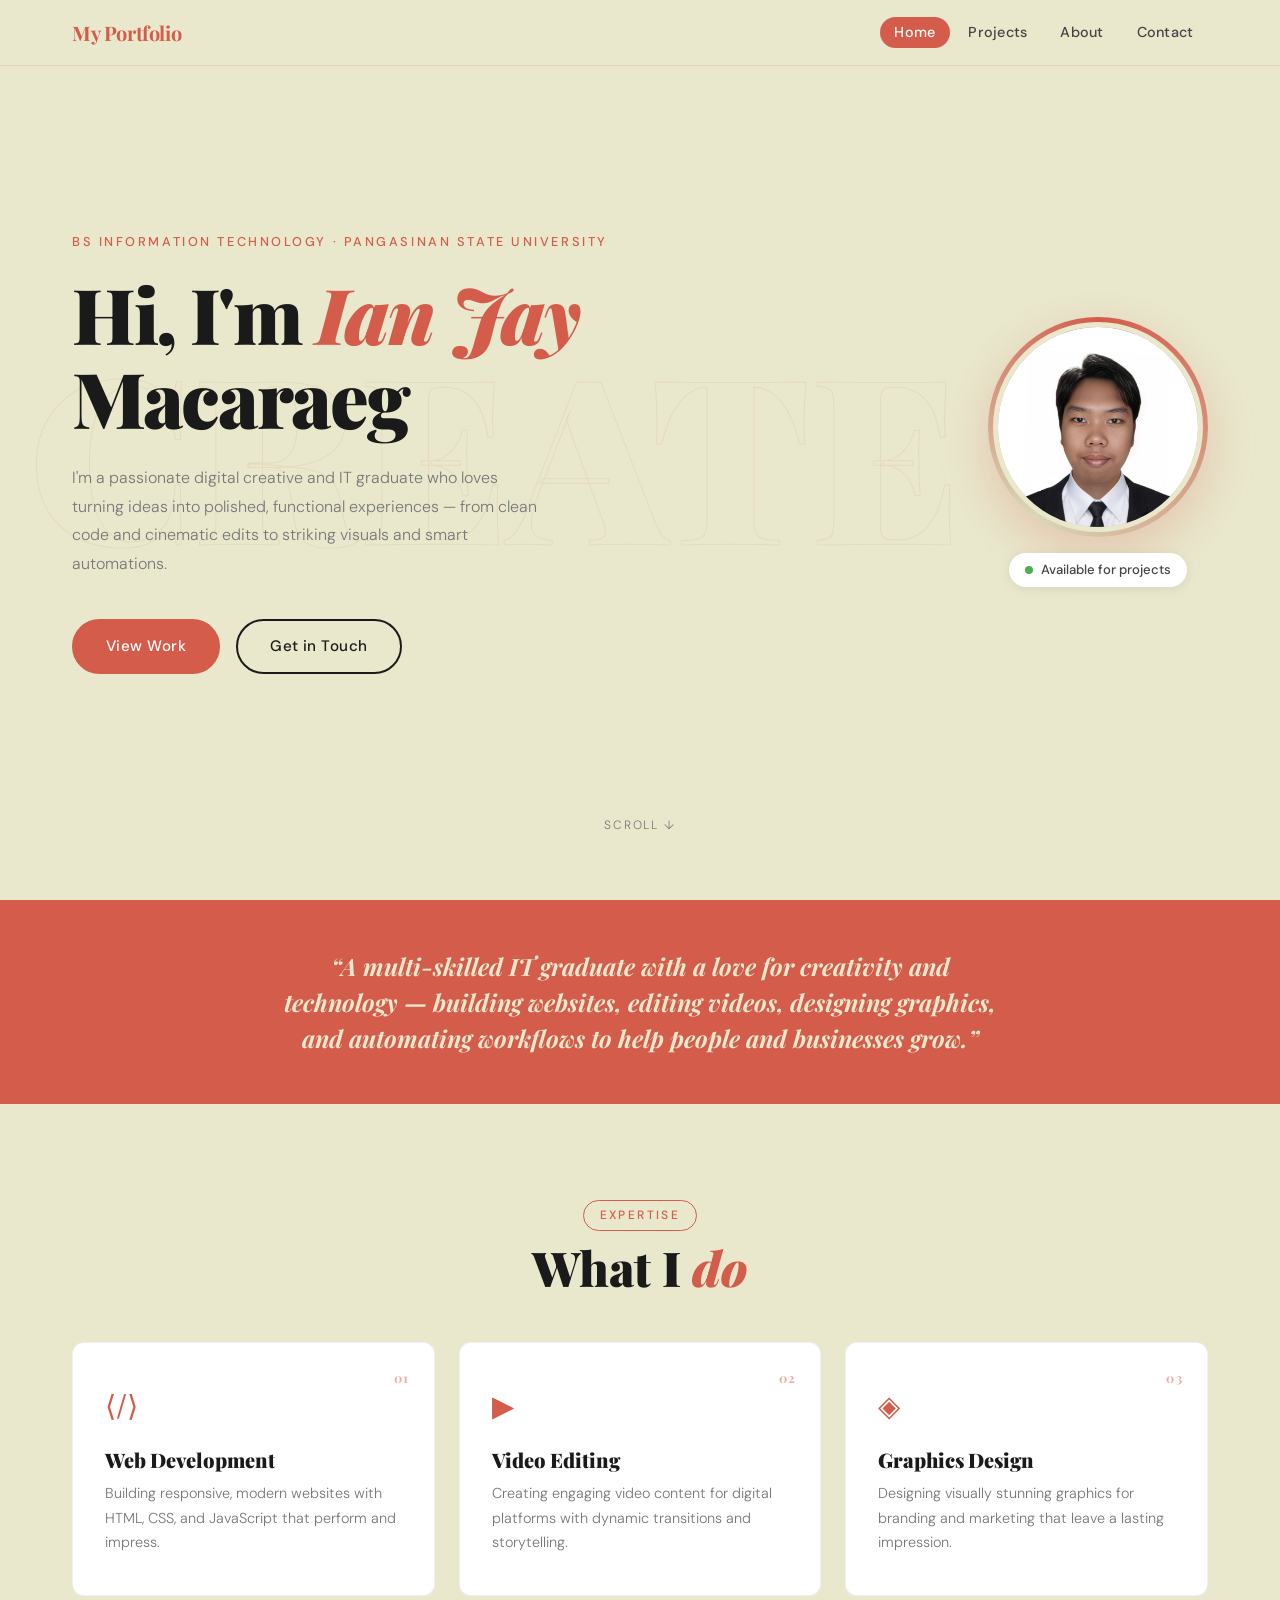
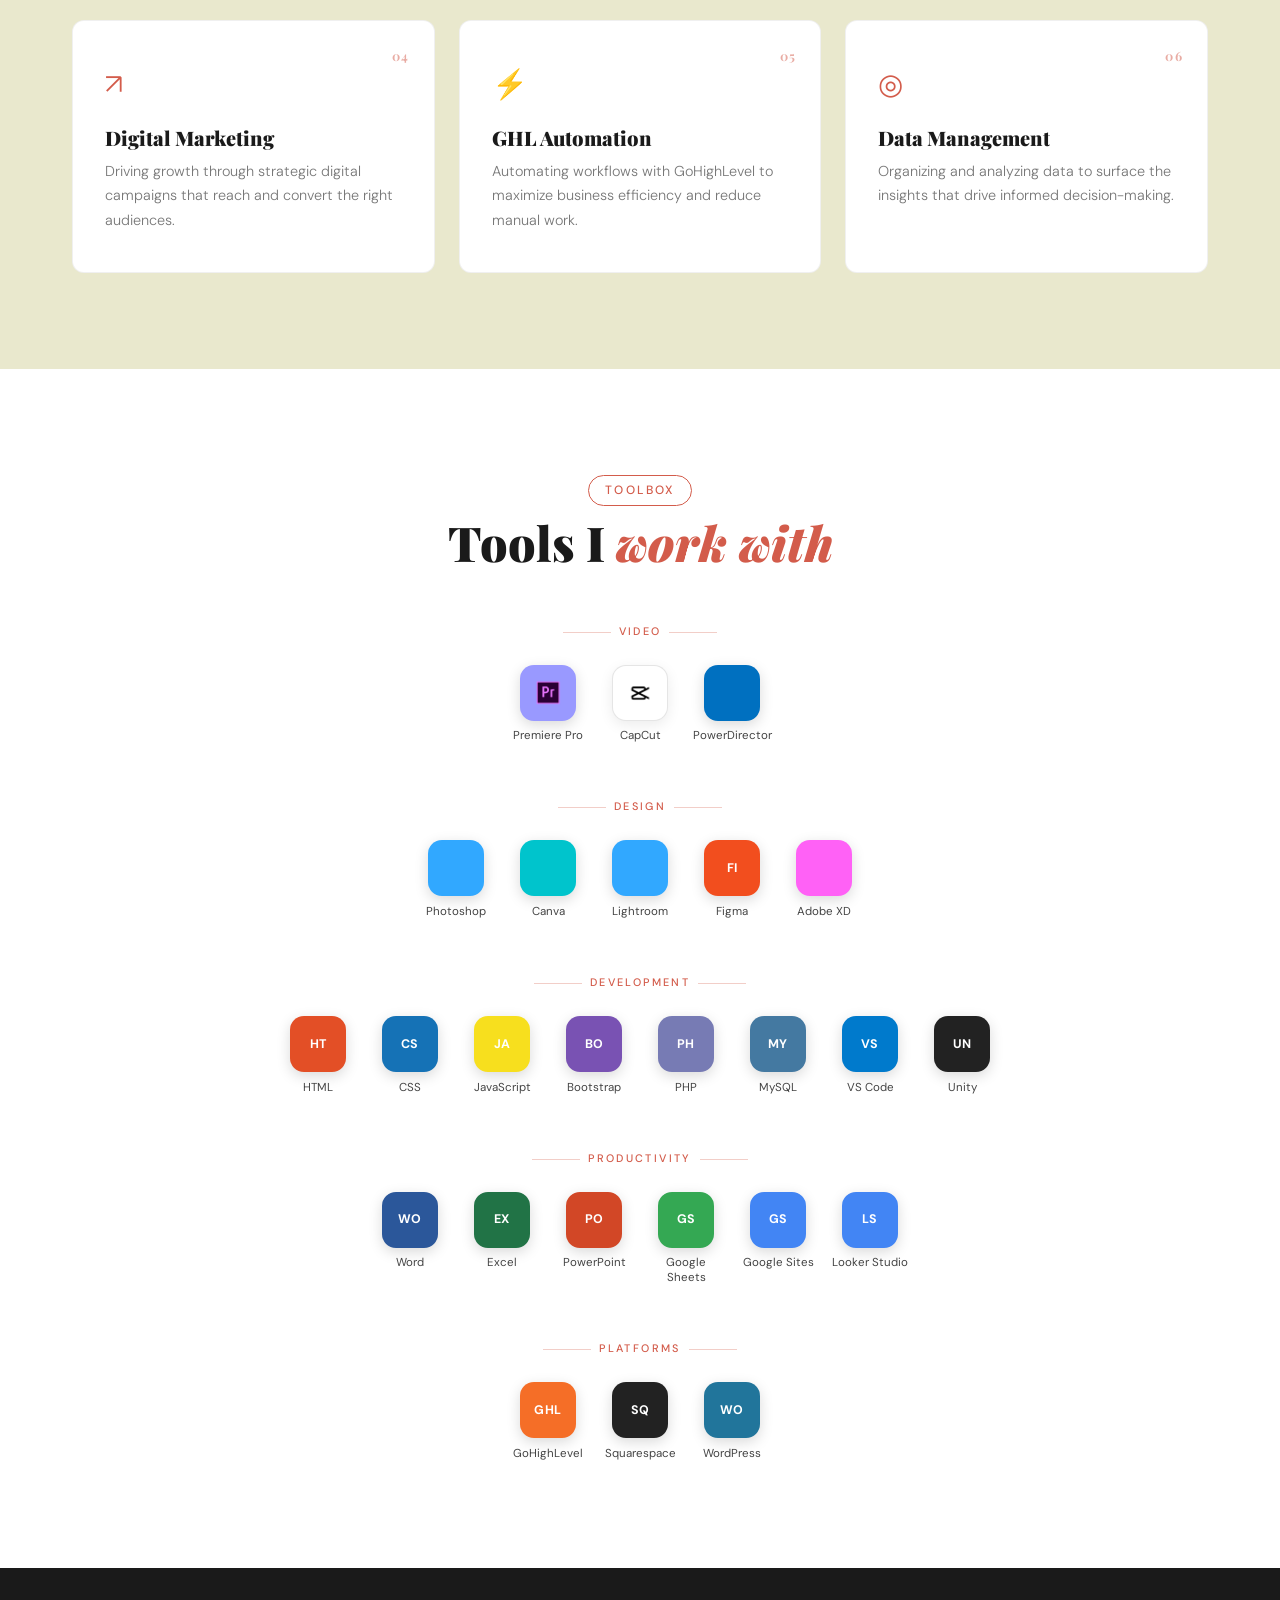
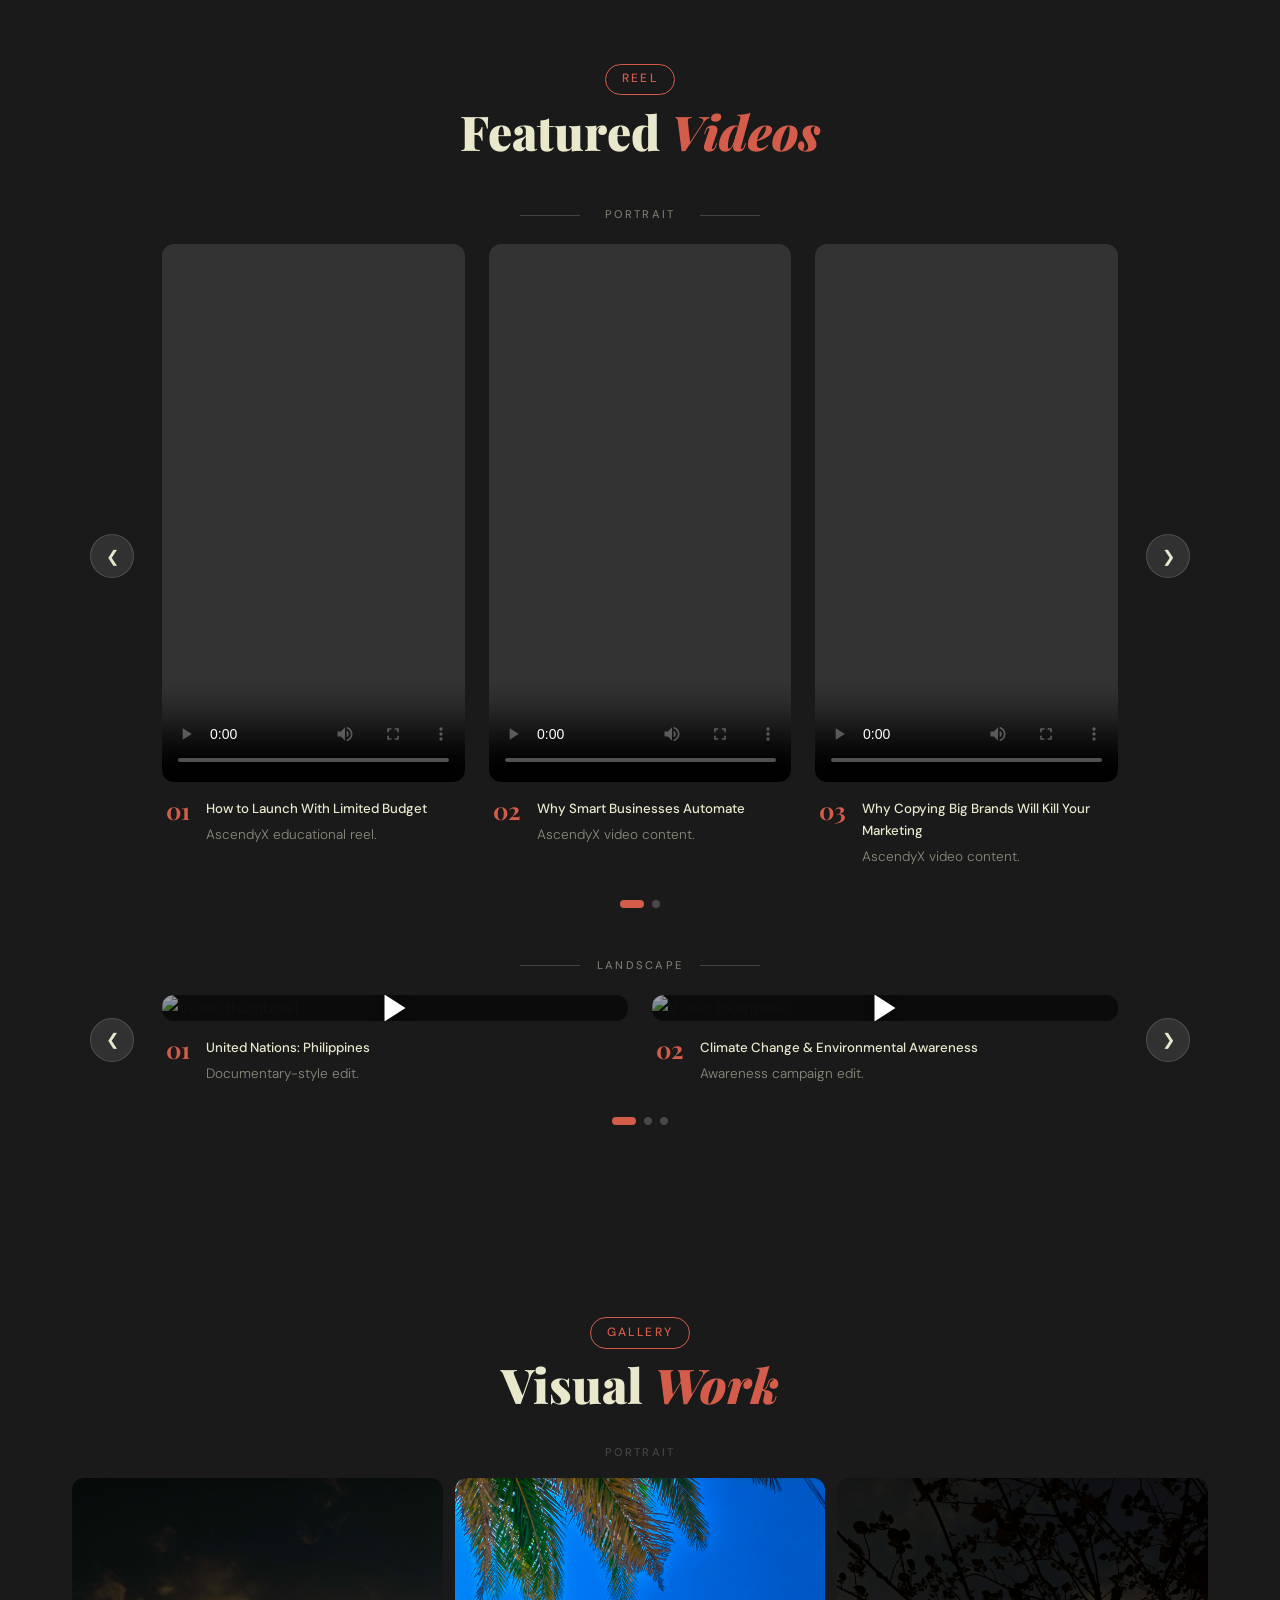
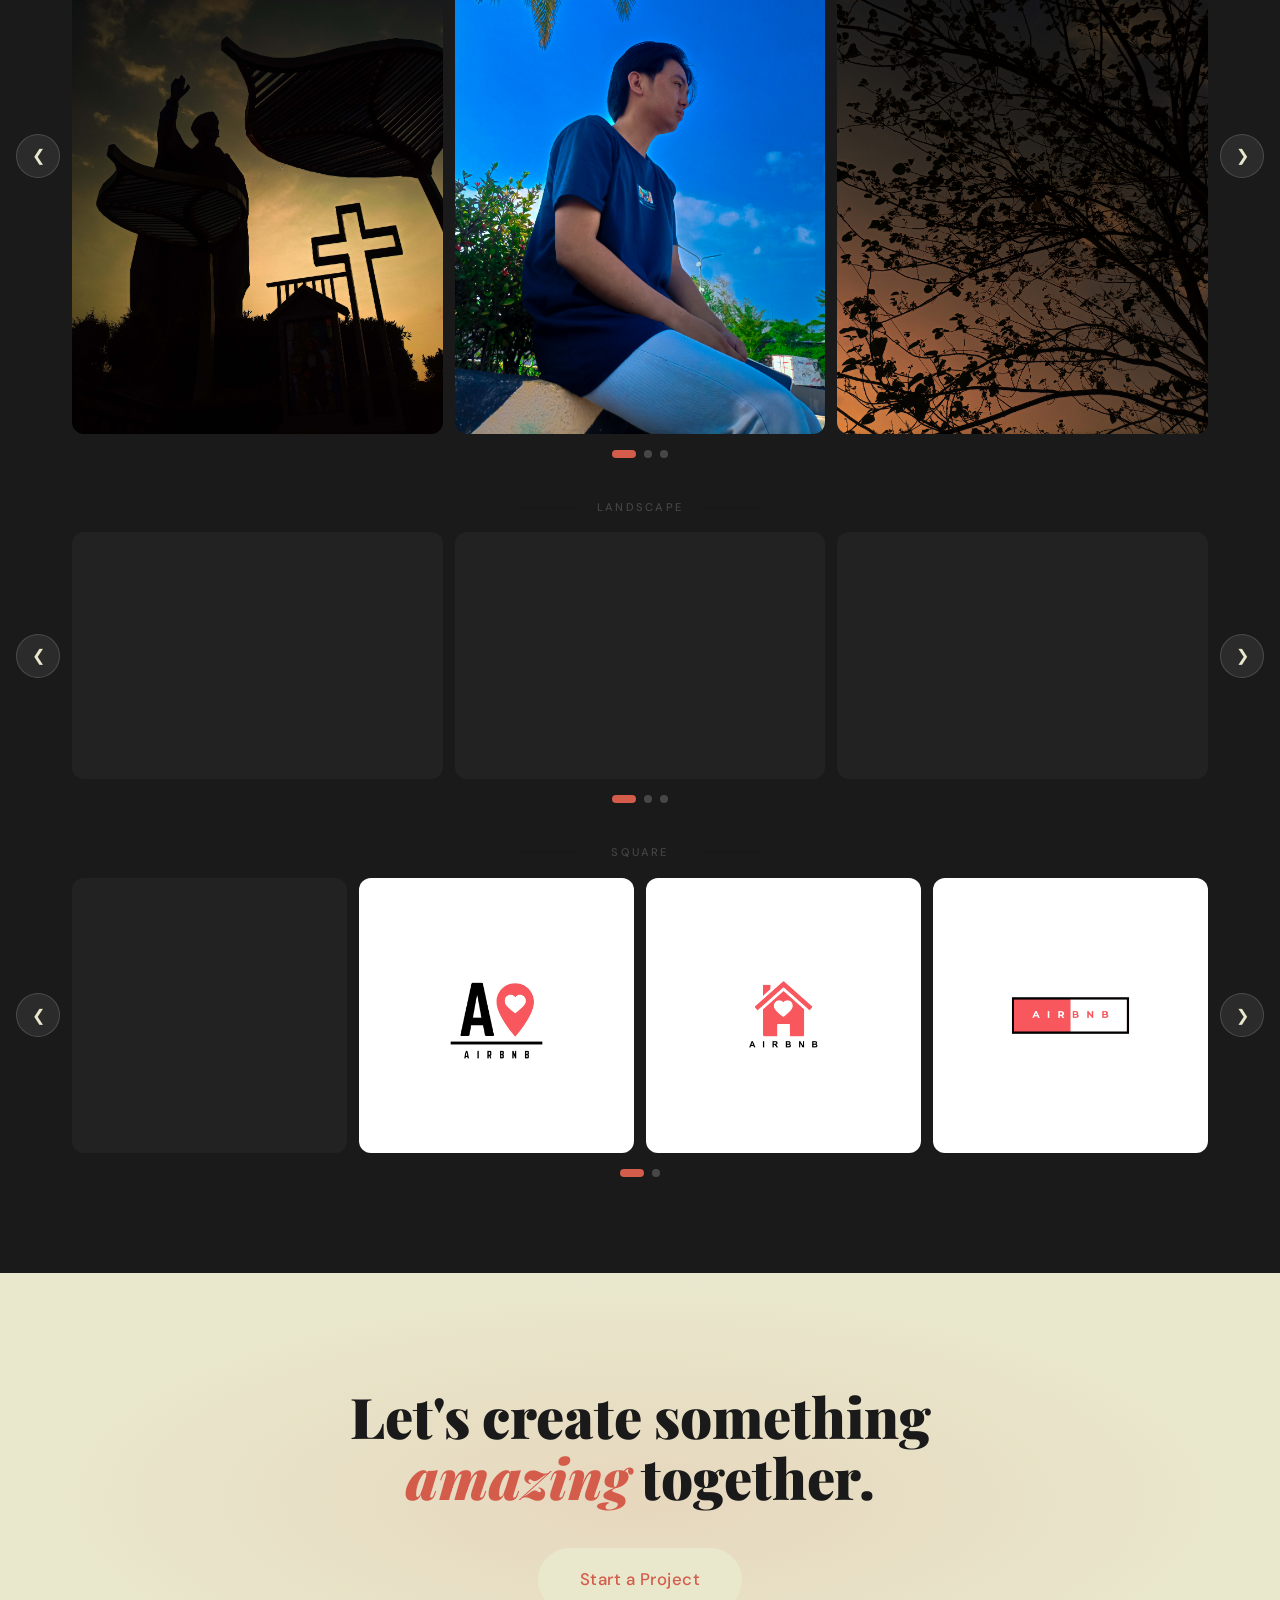
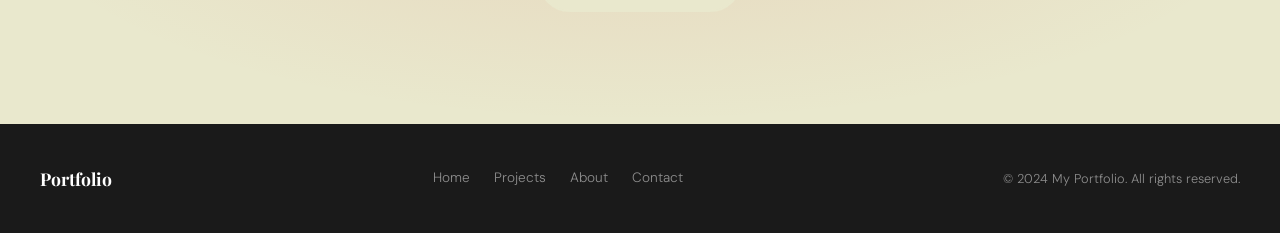
==== commit 14cc9937: "Switch canonical, sitemap and share URLs to macaraegianjay.dpdns.org Co-Authored-By: Claude Sonnet 5" ====
--- a/index.html
+++ b/index.html
@@ -6,25 +6,25 @@
     <meta name="description" content="Portfolio of Ian Jay Macaraeg, an IT graduate and digital creative: websites, video editing, graphic design, photography and automation.">
     <meta name="author" content="Ian Jay Macaraeg">
     <meta name="theme-color" content="#D35C4B">
-    <link rel="canonical" href="https://flick201.github.io/IanJayMacaraeg-Portfolio/">
+    <link rel="canonical" href="https://macaraegianjay.dpdns.org/">
     <link rel="icon" type="image/svg+xml" href="assets/favicon.svg">
     <meta property="og:type" content="website">
     <meta property="og:site_name" content="Ian Jay Macaraeg">
     <meta property="og:title" content="Ian Jay Macaraeg — Web Developer, Video Editor &amp; Graphic Designer">
     <meta property="og:description" content="Portfolio of Ian Jay Macaraeg, an IT graduate and digital creative: websites, video editing, graphic design, photography and automation.">
-    <meta property="og:url" content="https://flick201.github.io/IanJayMacaraeg-Portfolio/">
-    <meta property="og:image" content="https://flick201.github.io/IanJayMacaraeg-Portfolio/assets/og-image.jpg">
+    <meta property="og:url" content="https://macaraegianjay.dpdns.org/">
+    <meta property="og:image" content="https://macaraegianjay.dpdns.org/assets/og-image.jpg">
     <meta name="twitter:card" content="summary_large_image">
     <meta name="twitter:title" content="Ian Jay Macaraeg — Web Developer, Video Editor &amp; Graphic Designer">
     <meta name="twitter:description" content="Portfolio of Ian Jay Macaraeg, an IT graduate and digital creative: websites, video editing, graphic design, photography and automation.">
-    <meta name="twitter:image" content="https://flick201.github.io/IanJayMacaraeg-Portfolio/assets/og-image.jpg">
+    <meta name="twitter:image" content="https://macaraegianjay.dpdns.org/assets/og-image.jpg">
     <title>Ian Jay Macaraeg — Web Developer, Video Editor &amp; Graphic Designer</title>
     <link rel="preconnect" href="https://fonts.googleapis.com">
     <link rel="preconnect" href="https://fonts.gstatic.com" crossorigin>
     <link href="https://fonts.googleapis.com/css2?family=Playfair+Display:ital,wght@0,700;0,900;1,700&family=DM+Sans:wght@300;400;500&display=swap" rel="stylesheet">
     <link rel="stylesheet" href="style.css">
     <script type="application/ld+json">
-    {"@context":"https://schema.org","@type":"Person","name":"Ian Jay Macaraeg","url":"https://flick201.github.io/IanJayMacaraeg-Portfolio/","image":"https://flick201.github.io/IanJayMacaraeg-Portfolio/uploads/profile.png","jobTitle":"Web Developer, Video Editor and Graphic Designer","alumniOf":"Pangasinan State University","sameAs":["https://www.linkedin.com/in/ian-jay-macaraeg-761606292/","https://www.facebook.com/jayiannnn","https://www.instagram.com/_yanjeiii/"]}
+    {"@context":"https://schema.org","@type":"Person","name":"Ian Jay Macaraeg","url":"https://macaraegianjay.dpdns.org/","image":"https://macaraegianjay.dpdns.org/uploads/profile.png","jobTitle":"Web Developer, Video Editor and Graphic Designer","alumniOf":"Pangasinan State University","sameAs":["https://www.linkedin.com/in/ian-jay-macaraeg-761606292/","https://www.facebook.com/jayiannnn","https://www.instagram.com/_yanjeiii/"]}
     </script>
 </head>
 <body>
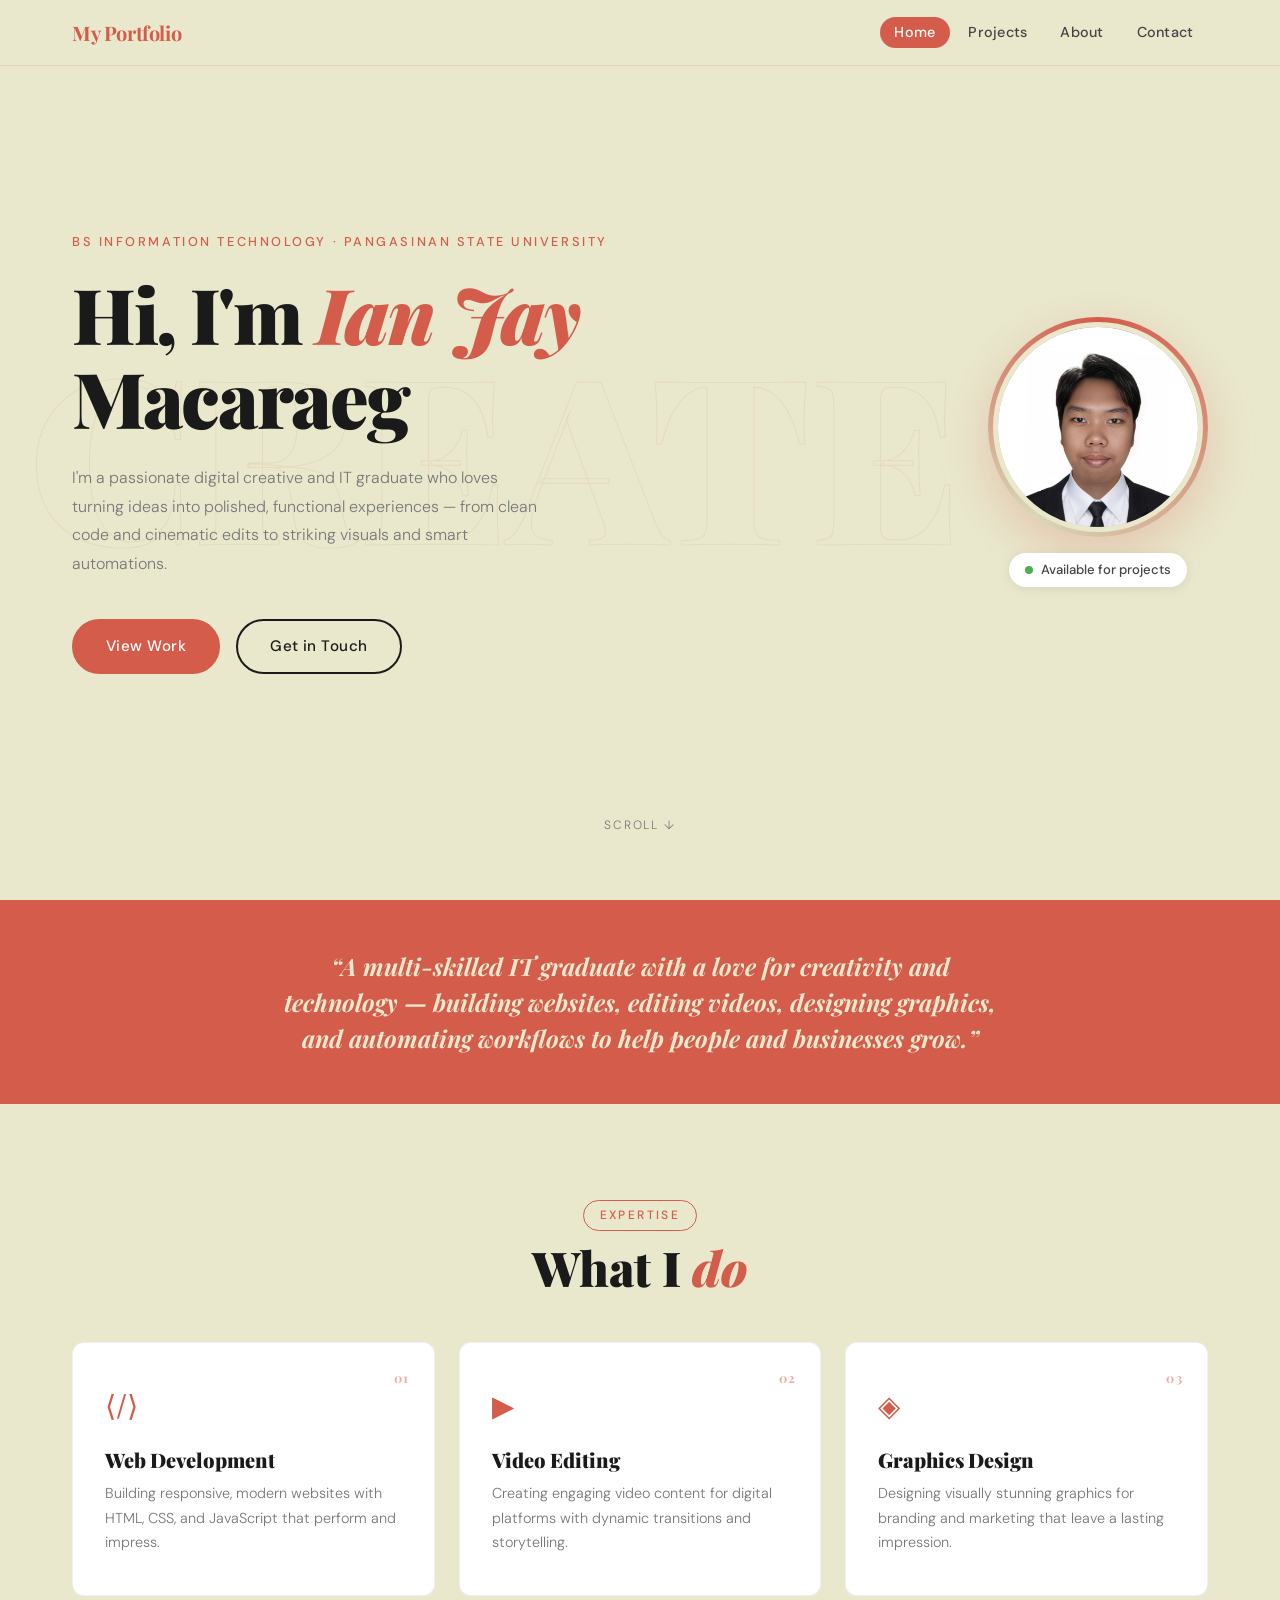
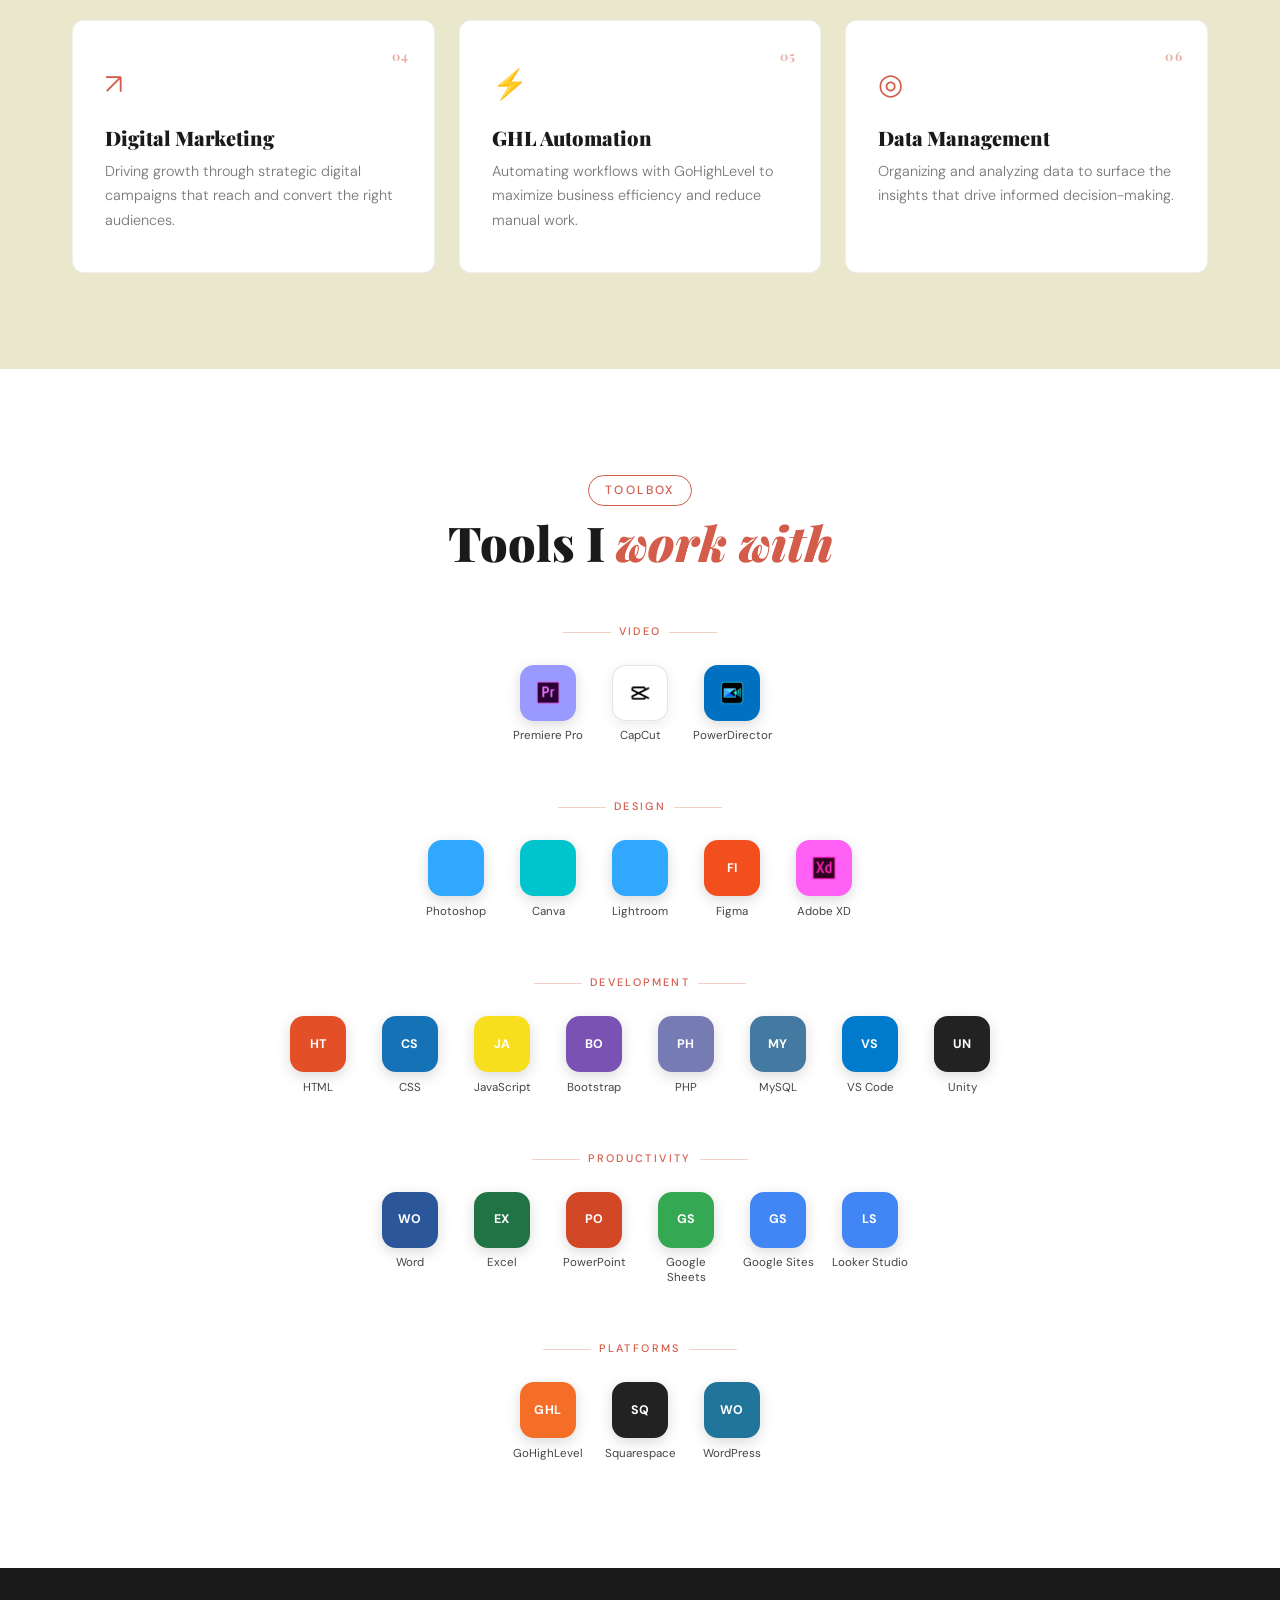
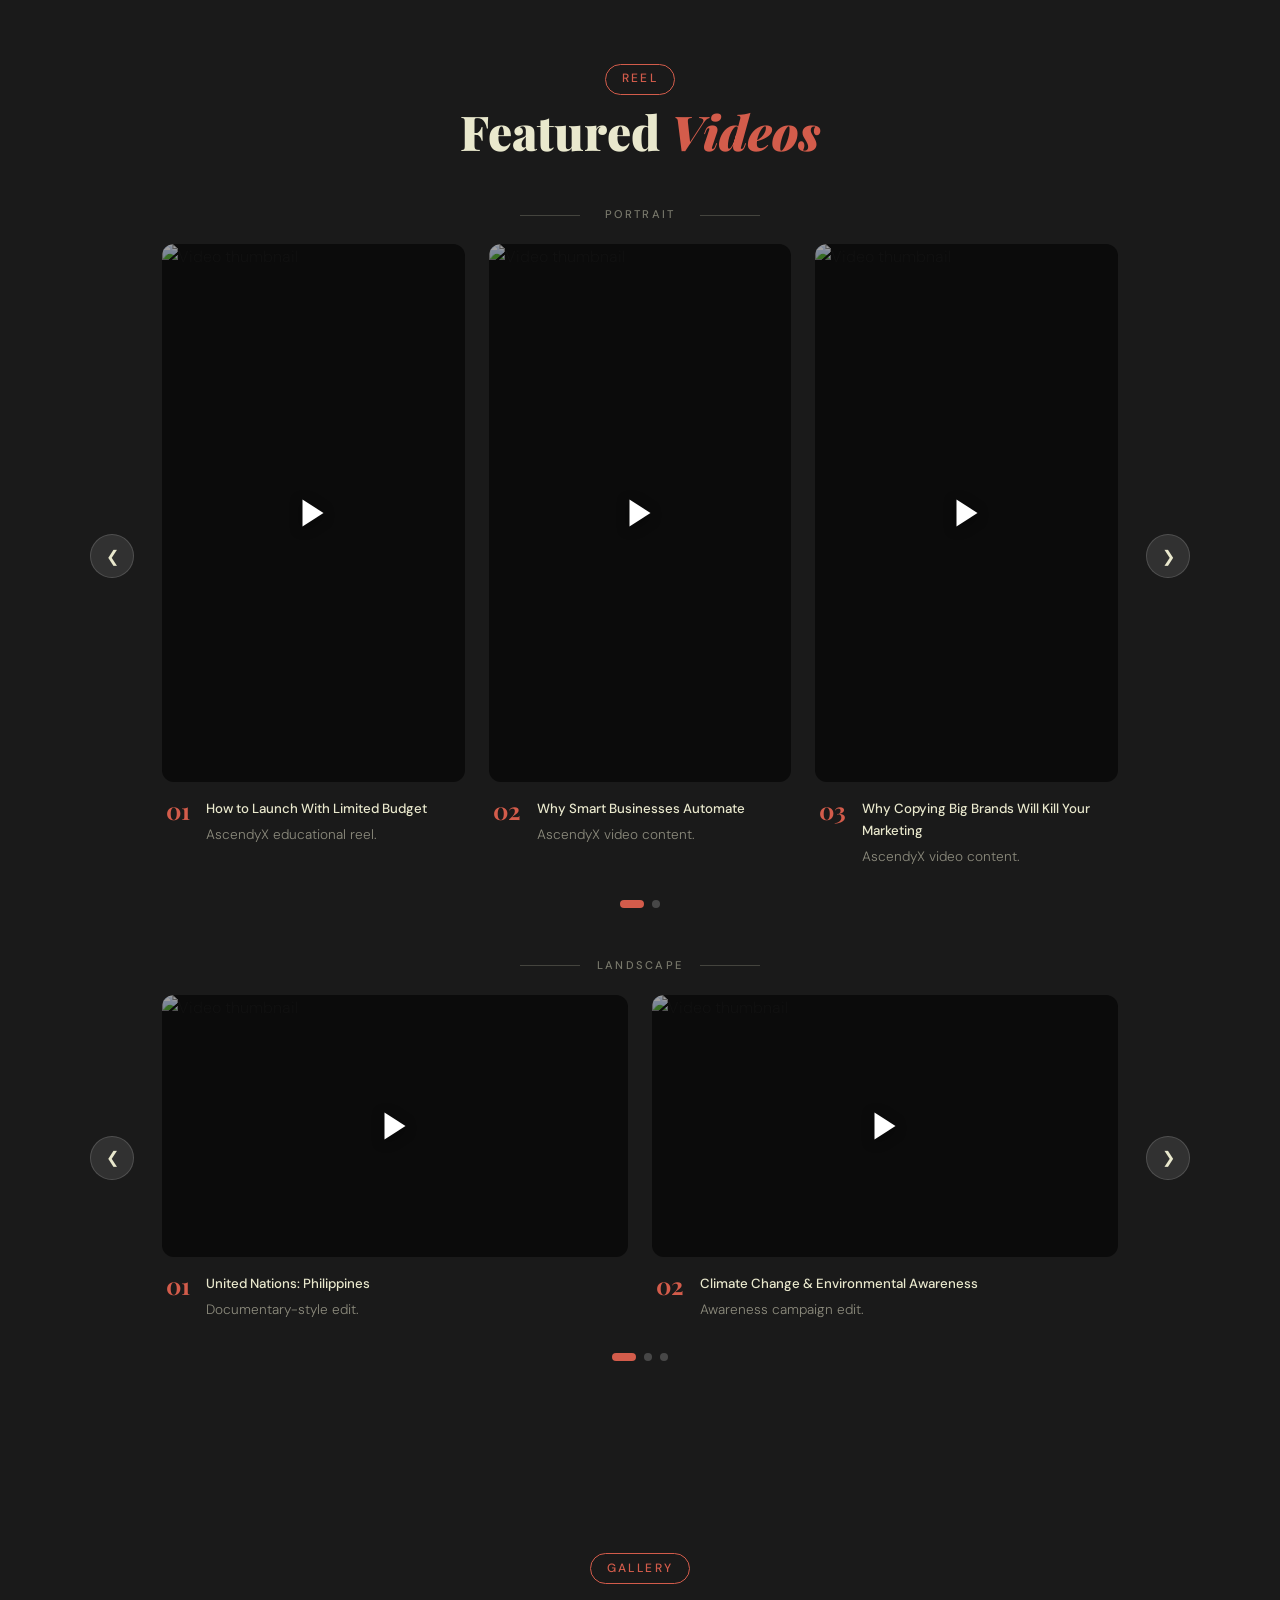
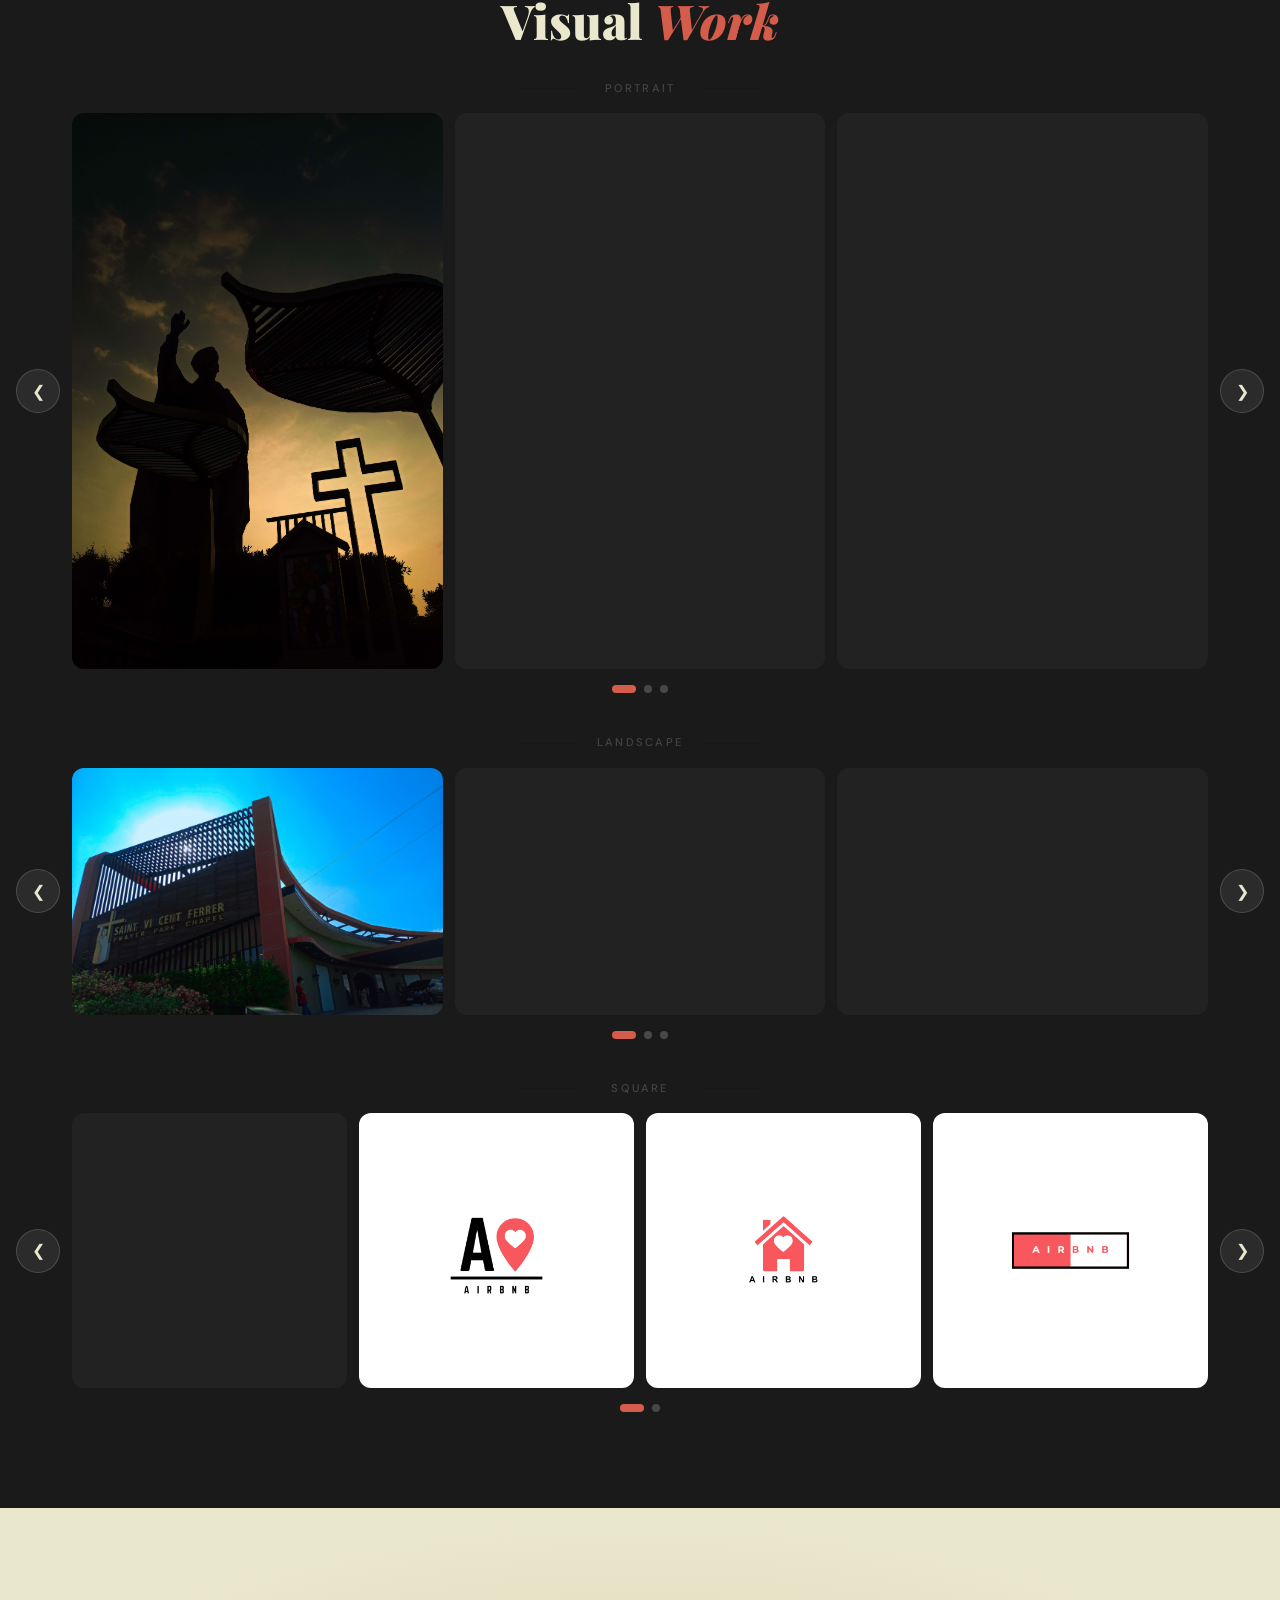
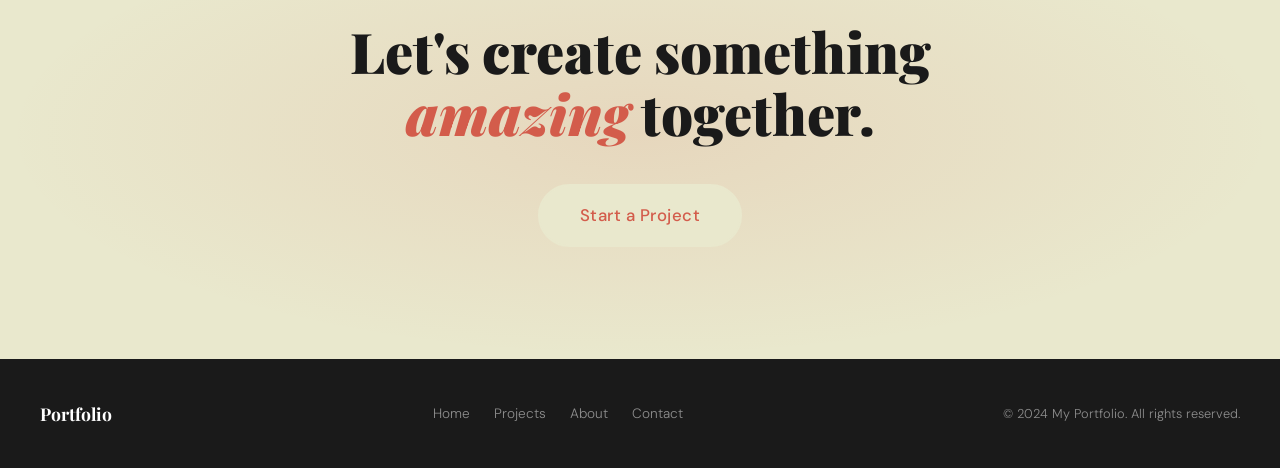
==== commit f53a6a16: "Move videos to YouTube (unlisted) and remove local video files - Cards on Home and Projects now show" ====
--- a/index.html
+++ b/index.html
@@ -6,25 +6,25 @@
     <meta name="description" content="Portfolio of Ian Jay Macaraeg, an IT graduate and digital creative: websites, video editing, graphic design, photography and automation.">
     <meta name="author" content="Ian Jay Macaraeg">
     <meta name="theme-color" content="#D35C4B">
-    <link rel="canonical" href="https://macaraegianjay.dpdns.org/">
+    <link rel="canonical" href="https://flick201.github.io/IanJayMacaraeg-Portfolio/">
     <link rel="icon" type="image/svg+xml" href="assets/favicon.svg">
     <meta property="og:type" content="website">
     <meta property="og:site_name" content="Ian Jay Macaraeg">
     <meta property="og:title" content="Ian Jay Macaraeg — Web Developer, Video Editor &amp; Graphic Designer">
     <meta property="og:description" content="Portfolio of Ian Jay Macaraeg, an IT graduate and digital creative: websites, video editing, graphic design, photography and automation.">
-    <meta property="og:url" content="https://macaraegianjay.dpdns.org/">
-    <meta property="og:image" content="https://macaraegianjay.dpdns.org/assets/og-image.jpg">
+    <meta property="og:url" content="https://flick201.github.io/IanJayMacaraeg-Portfolio/">
+    <meta property="og:image" content="https://flick201.github.io/IanJayMacaraeg-Portfolio/assets/og-image.jpg">
     <meta name="twitter:card" content="summary_large_image">
     <meta name="twitter:title" content="Ian Jay Macaraeg — Web Developer, Video Editor &amp; Graphic Designer">
     <meta name="twitter:description" content="Portfolio of Ian Jay Macaraeg, an IT graduate and digital creative: websites, video editing, graphic design, photography and automation.">
-    <meta name="twitter:image" content="https://macaraegianjay.dpdns.org/assets/og-image.jpg">
+    <meta name="twitter:image" content="https://flick201.github.io/IanJayMacaraeg-Portfolio/assets/og-image.jpg">
     <title>Ian Jay Macaraeg — Web Developer, Video Editor &amp; Graphic Designer</title>
     <link rel="preconnect" href="https://fonts.googleapis.com">
     <link rel="preconnect" href="https://fonts.gstatic.com" crossorigin>
     <link href="https://fonts.googleapis.com/css2?family=Playfair+Display:ital,wght@0,700;0,900;1,700&family=DM+Sans:wght@300;400;500&display=swap" rel="stylesheet">
     <link rel="stylesheet" href="style.css">
     <script type="application/ld+json">
-    {"@context":"https://schema.org","@type":"Person","name":"Ian Jay Macaraeg","url":"https://macaraegianjay.dpdns.org/","image":"https://macaraegianjay.dpdns.org/uploads/profile.png","jobTitle":"Web Developer, Video Editor and Graphic Designer","alumniOf":"Pangasinan State University","sameAs":["https://www.linkedin.com/in/ian-jay-macaraeg-761606292/","https://www.facebook.com/jayiannnn","https://www.instagram.com/_yanjeiii/"]}
+    {"@context":"https://schema.org","@type":"Person","name":"Ian Jay Macaraeg","url":"https://flick201.github.io/IanJayMacaraeg-Portfolio/","image":"https://flick201.github.io/IanJayMacaraeg-Portfolio/uploads/profile.png","jobTitle":"Web Developer, Video Editor and Graphic Designer","alumniOf":"Pangasinan State University","sameAs":["https://www.linkedin.com/in/ian-jay-macaraeg-761606292/","https://www.facebook.com/jayiannnn","https://www.instagram.com/_yanjeiii/"]}
     </script>
 </head>
 <body>
@@ -199,20 +199,20 @@
             <button class="carousel-btn prev" id="portraitPrev" aria-label="Previous">&#10094;</button>
             <div class="video-carousel">
                 <div class="video-track" id="videoTrack">
-                    <div class="video-card">
-                        <div class="video-frame"><video class="portrait-video" controls preload="metadata"><source src="uploads/videos/AscendyX Educational Reel - How to Launch With Limited Budget.mp4" type="video/mp4"></video></div>
+                    <div class="video-card" data-yt="https://youtube.com/shorts/_1fWlj9ZymU">
+                        <div class="video-frame"><div class="drive-thumb-wrap is-portrait"><img src="https://i.ytimg.com/vi/_1fWlj9ZymU/maxresdefault.jpg" alt="Video thumbnail" loading="lazy" decoding="async" onerror="this.onerror=null;this.src='https://i.ytimg.com/vi/_1fWlj9ZymU/hqdefault.jpg'"><div class="drive-play-btn"><svg viewBox="0 0 24 24" fill="currentColor" width="36" height="36"><polygon points="5 3 19 12 5 21 5 3"/></svg></div></div></div>
                         <div class="video-caption"><span class="vid-num">01</span><div><h5>How to Launch With Limited Budget</h5><p>AscendyX educational reel.</p></div></div>
                     </div>
-                    <div class="video-card">
-                        <div class="video-frame"><video class="portrait-video" controls preload="metadata"><source src="uploads/videos/AscendyX Video Content 5 - Why Smart Businesses Automate.mp4" type="video/mp4"></video></div>
+                    <div class="video-card" data-yt="https://youtube.com/shorts/g9zzzXpjQX4">
+                        <div class="video-frame"><div class="drive-thumb-wrap is-portrait"><img src="https://i.ytimg.com/vi/g9zzzXpjQX4/maxresdefault.jpg" alt="Video thumbnail" loading="lazy" decoding="async" onerror="this.onerror=null;this.src='https://i.ytimg.com/vi/g9zzzXpjQX4/hqdefault.jpg'"><div class="drive-play-btn"><svg viewBox="0 0 24 24" fill="currentColor" width="36" height="36"><polygon points="5 3 19 12 5 21 5 3"/></svg></div></div></div>
                         <div class="video-caption"><span class="vid-num">02</span><div><h5>Why Smart Businesses Automate</h5><p>AscendyX video content.</p></div></div>
                     </div>
-                    <div class="video-card">
-                        <div class="video-frame"><video class="portrait-video" controls preload="metadata"><source src="uploads/videos/AscendyX Video Content 3 - Why Copying Big Brands Will Kill Your Marketing.mp4" type="video/mp4"></video></div>
+                    <div class="video-card" data-yt="https://youtube.com/shorts/qCsE0OqDk0U">
+                        <div class="video-frame"><div class="drive-thumb-wrap is-portrait"><img src="https://i.ytimg.com/vi/qCsE0OqDk0U/maxresdefault.jpg" alt="Video thumbnail" loading="lazy" decoding="async" onerror="this.onerror=null;this.src='https://i.ytimg.com/vi/qCsE0OqDk0U/hqdefault.jpg'"><div class="drive-play-btn"><svg viewBox="0 0 24 24" fill="currentColor" width="36" height="36"><polygon points="5 3 19 12 5 21 5 3"/></svg></div></div></div>
                         <div class="video-caption"><span class="vid-num">03</span><div><h5>Why Copying Big Brands Will Kill Your Marketing</h5><p>AscendyX video content.</p></div></div>
                     </div>
-                    <div class="video-card">
-                        <div class="video-frame"><video class="portrait-video" controls preload="metadata"><source src="uploads/videos/AscendyX Video Content 7 - Is Your Website Mobile-Friendly Here’s Why It Matters.mp4" type="video/mp4"></video></div>
+                    <div class="video-card" data-yt="https://youtube.com/shorts/KmHN6Gqsgkw">
+                        <div class="video-frame"><div class="drive-thumb-wrap is-portrait"><img src="https://i.ytimg.com/vi/KmHN6Gqsgkw/maxresdefault.jpg" alt="Video thumbnail" loading="lazy" decoding="async" onerror="this.onerror=null;this.src='https://i.ytimg.com/vi/KmHN6Gqsgkw/hqdefault.jpg'"><div class="drive-play-btn"><svg viewBox="0 0 24 24" fill="currentColor" width="36" height="36"><polygon points="5 3 19 12 5 21 5 3"/></svg></div></div></div>
                         <div class="video-caption"><span class="vid-num">04</span><div><h5>Is Your Website Mobile-Friendly?</h5><p>AscendyX video content.</p></div></div>
                     </div>
                 </div>
@@ -227,20 +227,20 @@
             <button class="carousel-btn prev" id="landscapePrev" aria-label="Previous">&#10094;</button>
             <div class="video-carousel">
                 <div class="video-track" id="landscapeTrack">
-                    <div class="video-card">
-                        <div class="video-frame"><video class="landscape-video" controls preload="metadata"><source src="https://drive.google.com/file/d/1U8VJ21UHP9ueseMVe9zpJ_mU_dwufBuH/view?usp=sharing" type="video/mp4"></video></div>
+                    <div class="video-card" data-yt="https://youtu.be/MfHUdA7rWKk">
+                        <div class="video-frame"><div class="drive-thumb-wrap is-landscape"><img src="https://i.ytimg.com/vi/MfHUdA7rWKk/maxresdefault.jpg" alt="Video thumbnail" loading="lazy" decoding="async" onerror="this.onerror=null;this.src='https://i.ytimg.com/vi/MfHUdA7rWKk/hqdefault.jpg'"><div class="drive-play-btn"><svg viewBox="0 0 24 24" fill="currentColor" width="36" height="36"><polygon points="5 3 19 12 5 21 5 3"/></svg></div></div></div>
                         <div class="video-caption"><span class="vid-num">01</span><div><h5>United Nations: Philippines</h5><p>Documentary-style edit.</p></div></div>
                     </div>
-                    <div class="video-card">
-                        <div class="video-frame"><video class="landscape-video" controls preload="metadata"><source src="https://drive.google.com/file/d/1rn7wOFjzX9ojnB_09izfcr39RHSHV0qG/view?usp=drive_link" type="video/mp4"></video></div>
+                    <div class="video-card" data-yt="https://youtu.be/xE4MkE71ZUw">
+                        <div class="video-frame"><div class="drive-thumb-wrap is-landscape"><img src="https://i.ytimg.com/vi/xE4MkE71ZUw/maxresdefault.jpg" alt="Video thumbnail" loading="lazy" decoding="async" onerror="this.onerror=null;this.src='https://i.ytimg.com/vi/xE4MkE71ZUw/hqdefault.jpg'"><div class="drive-play-btn"><svg viewBox="0 0 24 24" fill="currentColor" width="36" height="36"><polygon points="5 3 19 12 5 21 5 3"/></svg></div></div></div>
                         <div class="video-caption"><span class="vid-num">02</span><div><h5>Climate Change &amp; Environmental Awareness</h5><p>Awareness campaign edit.</p></div></div>
                     </div>
-                    <div class="video-card">
-                        <div class="video-frame"><video class="landscape-video" controls preload="metadata"><source src="https://drive.google.com/file/d/1AUVXNvbnl-X8xuFDeauFv8Jxc_pg230s/view?usp=drive_link" type="video/mp4"></video></div>
+                    <div class="video-card" data-yt="https://youtu.be/KcfUndFRi3k">
+                        <div class="video-frame"><div class="drive-thumb-wrap is-landscape"><img src="https://i.ytimg.com/vi/KcfUndFRi3k/maxresdefault.jpg" alt="Video thumbnail" loading="lazy" decoding="async" onerror="this.onerror=null;this.src='https://i.ytimg.com/vi/KcfUndFRi3k/hqdefault.jpg'"><div class="drive-play-btn"><svg viewBox="0 0 24 24" fill="currentColor" width="36" height="36"><polygon points="5 3 19 12 5 21 5 3"/></svg></div></div></div>
                         <div class="video-caption"><span class="vid-num">03</span><div><h5>Eat O'Clock Video Ad</h5><p>Product advertisement edit.</p></div></div>
                     </div>
-                    <div class="video-card">
-                        <div class="video-frame"><video class="landscape-video" controls preload="metadata"><source src="https://drive.google.com/file/d/14JsewevkAYcIS_mR7GzG_ZFyfI1yLPUM/view?usp=drive_link" type="video/mp4"></video></div>
+                    <div class="video-card" data-yt="https://youtu.be/52fpb0e0mWU">
+                        <div class="video-frame"><div class="drive-thumb-wrap is-landscape"><img src="https://i.ytimg.com/vi/52fpb0e0mWU/maxresdefault.jpg" alt="Video thumbnail" loading="lazy" decoding="async" onerror="this.onerror=null;this.src='https://i.ytimg.com/vi/52fpb0e0mWU/hqdefault.jpg'"><div class="drive-play-btn"><svg viewBox="0 0 24 24" fill="currentColor" width="36" height="36"><polygon points="5 3 19 12 5 21 5 3"/></svg></div></div></div>
                         <div class="video-caption"><span class="vid-num">04</span><div><h5>Patterns on Our World</h5><p>Educational documentary edit.</p></div></div>
                     </div>
                 </div>
@@ -425,7 +425,7 @@
             document.querySelector('.nav-links').classList.toggle('open');
         });
 
-        // ── Drive-aware modal (landscape videos only) ─────────────────────
+        // ── Video modal (YouTube, Drive and local files) ─────────────────────
         function driveFileId(url) {
             var m = url.match(/\/d\/([a-zA-Z0-9_-]+)/);
             return m ? m[1] : null;
@@ -439,8 +439,21 @@
         var vidTitle  = document.getElementById('modalVideoTitle');
         var vidDesc   = document.getElementById('modalVideoDesc');
 
+        function vidPlayerEl() { return vidPlayer; }
+        function youtubeInfo(src) {
+            var m = typeof src === 'string' && src.match(/(?:youtu\.be\/|youtube\.com\/(?:shorts\/|embed\/|watch\?v=))([\w-]+)/);
+            return m ? { id: m[1], short: src.indexOf('/shorts/') !== -1 } : null;
+        }
+        function youtubeEmbed(info) {
+            vidPlayerEl().classList.toggle('is-short', info.short);
+            return '<iframe src="https://www.youtube-nocookie.com/embed/' + info.id + '?autoplay=1&rel=0&playsinline=1" title="Video player" allowfullscreen allow="autoplay; encrypted-media; picture-in-picture" frameborder="0"></iframe>';
+        }
+
         function openVideoModal(src, title, desc) {
-            if (isDriveLink(src)) {
+            var yt = youtubeInfo(src);
+            if (yt) {
+                vidPlayer.innerHTML = youtubeEmbed(yt);
+            } else if (isDriveLink(src)) {
                 var id = driveFileId(src);
                 var previewUrl = 'https://drive.google.com/file/d/' + id + '/preview';
                 vidPlayer.innerHTML = '<iframe src="' + previewUrl + '" allowfullscreen allow="autoplay; encrypted-media" frameborder="0"></iframe>';
@@ -455,6 +468,7 @@
 
         function closeVideoModal() {
             vidPlayer.innerHTML = '';
+            vidPlayer.classList.remove('is-short');
             vidModal.classList.remove('open');
             document.body.style.overflow = '';
         }
@@ -465,33 +479,14 @@
             if (e.key === 'Escape' && vidModal && vidModal.classList.contains('open')) closeVideoModal();
         });
 
-        // Scan LANDSCAPE track only — auto-convert any Drive src to thumbnail+modal
-        document.querySelectorAll('#landscapeTrack .video-card').forEach(function(card) {
-            var source = card.querySelector('source');
-            if (!source) return;
-            var src = source.getAttribute('src');
-            if (!isDriveLink(src)) return;
-
-            var id    = driveFileId(src);
-            var thumb = 'https://drive.google.com/thumbnail?id=' + id + '&sz=w400';
-            var frame  = card.querySelector('.video-frame');
-            var cap    = card.querySelector('.video-caption');
+        // YouTube cards (portrait + landscape): thumbnail opens the popup player
+        document.querySelectorAll('.video-card[data-yt]').forEach(function(card) {
+            var cap     = card.querySelector('.video-caption');
             var titleEl = cap ? cap.querySelector('h5') : null;
             var descEl  = cap ? cap.querySelector('p')  : null;
-
-            if (frame) {
-                frame.innerHTML =
-                    '<div class="drive-thumb-wrap">' +
-                    '<img src="' + thumb + '" alt="Video thumbnail" loading="lazy">' +
-                    '<div class="drive-play-btn">' +
-                    '<svg viewBox="0 0 24 24" fill="currentColor" width="36" height="36">' +
-                    '<polygon points="5 3 19 12 5 21 5 3"/></svg>' +
-                    '</div></div>';
-            }
-
             card.style.cursor = 'pointer';
             card.addEventListener('click', function() {
-                openVideoModal(src, titleEl ? titleEl.textContent : '', descEl ? descEl.textContent : '');
+                openVideoModal(card.dataset.yt, titleEl ? titleEl.textContent : '', descEl ? descEl.textContent : '');
             });
         });
     </script>
--- a/style.css
+++ b/style.css
@@ -1969,4 +1969,19 @@
     .stack-card { width: 68px; }
     .stack-icon-badge { width: 50px; height: 50px; border-radius: 12px; }
     .stack-icon-badge img { width: 26px; height: 26px; }
-}+}
+
+/* ===========================
+   YOUTUBE EMBEDS
+   =========================== */
+.drive-thumb-wrap.is-portrait  { aspect-ratio: 9 / 16; }
+.drive-thumb-wrap.is-landscape { aspect-ratio: 16 / 9; }
+
+/* Vertical (Shorts) videos in the popup */
+.video-modal-player.is-short iframe {
+    aspect-ratio: 9 / 16;
+    height: 72vh;
+    width: auto;
+    max-width: 100%;
+    margin: 0 auto;
+}
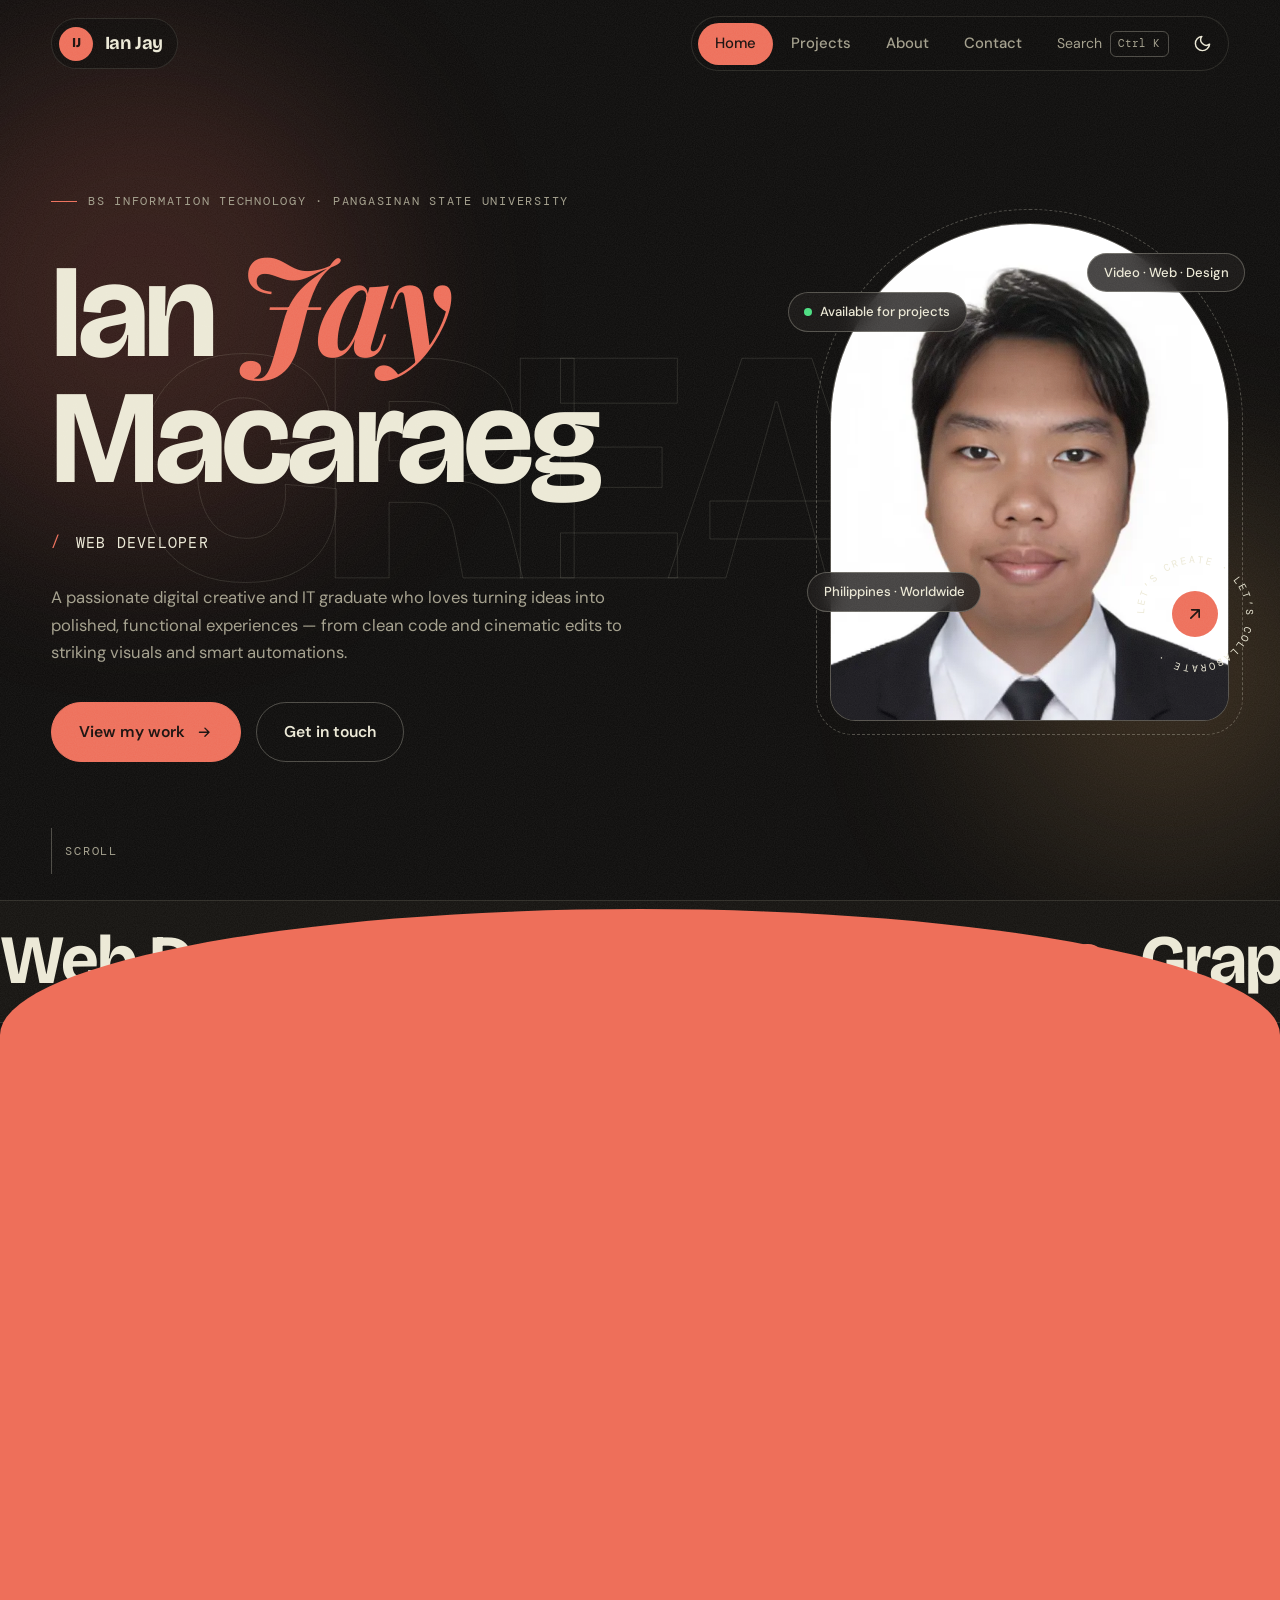
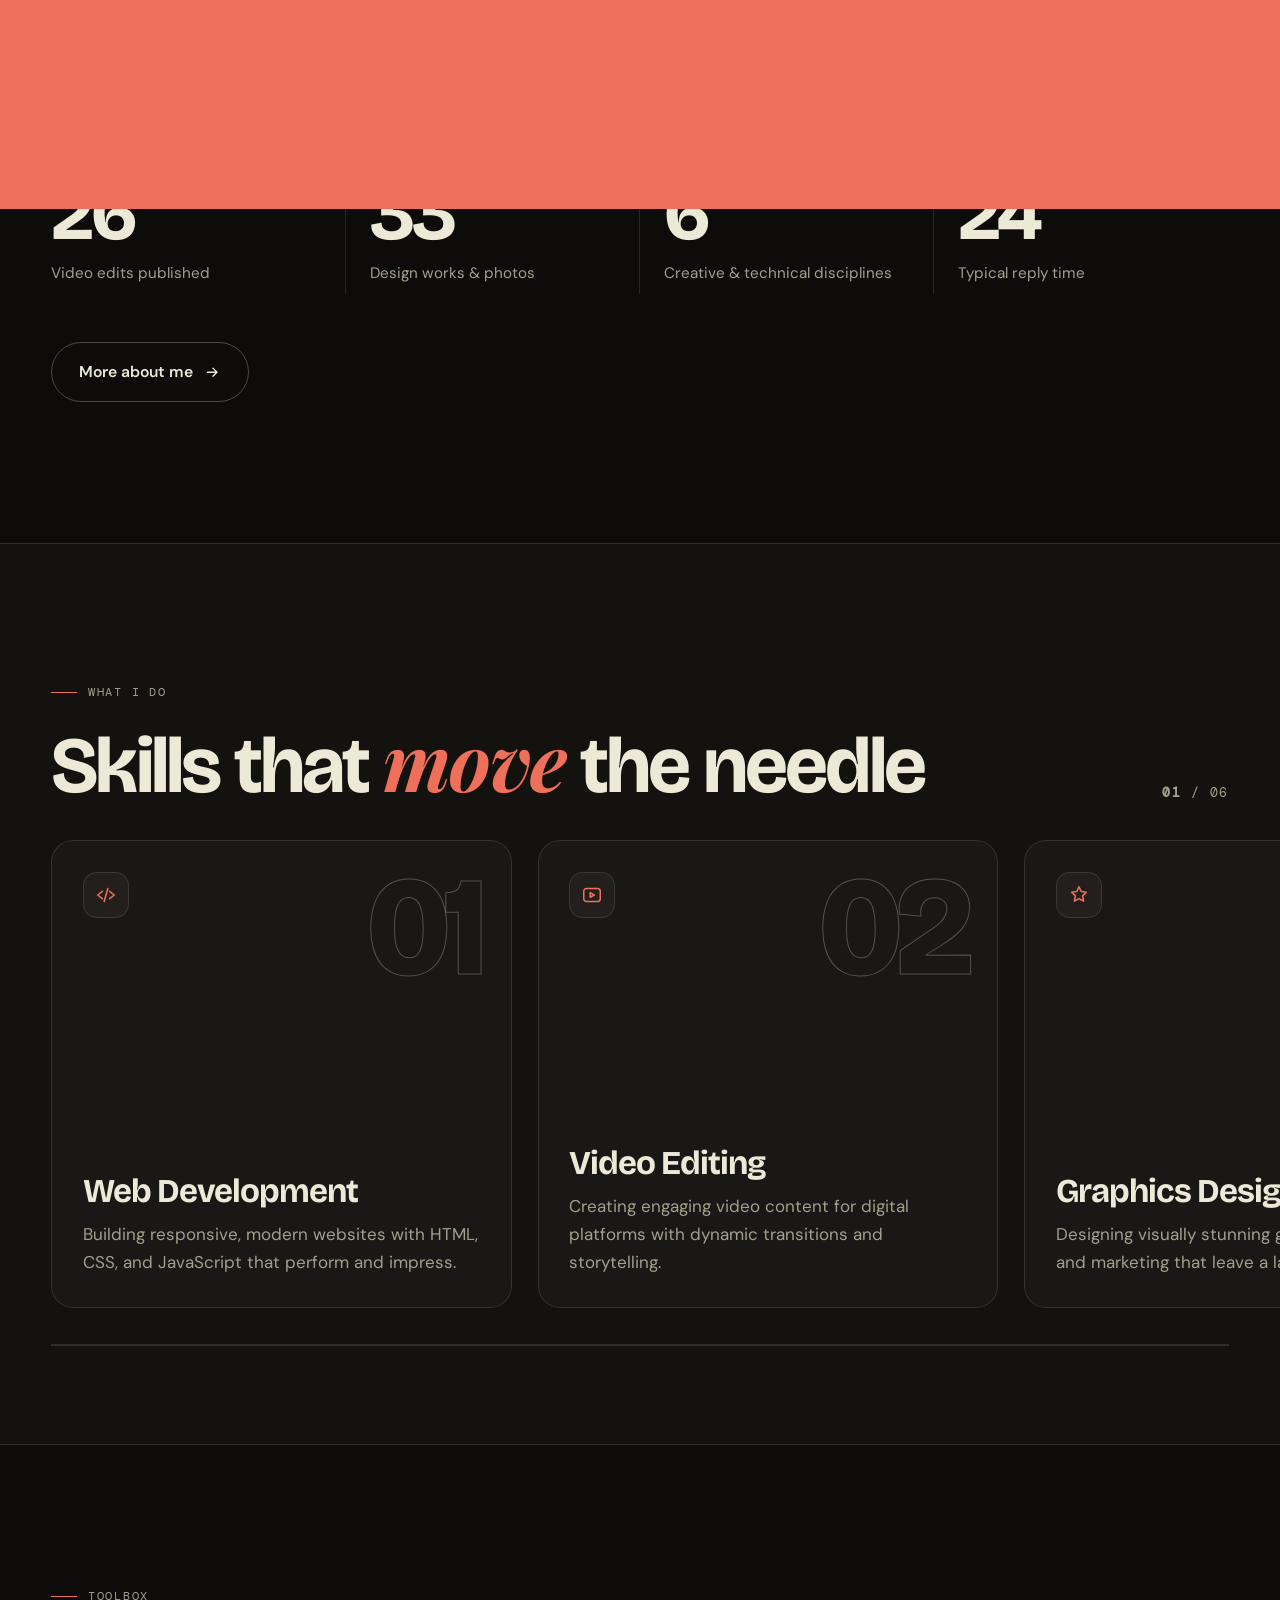
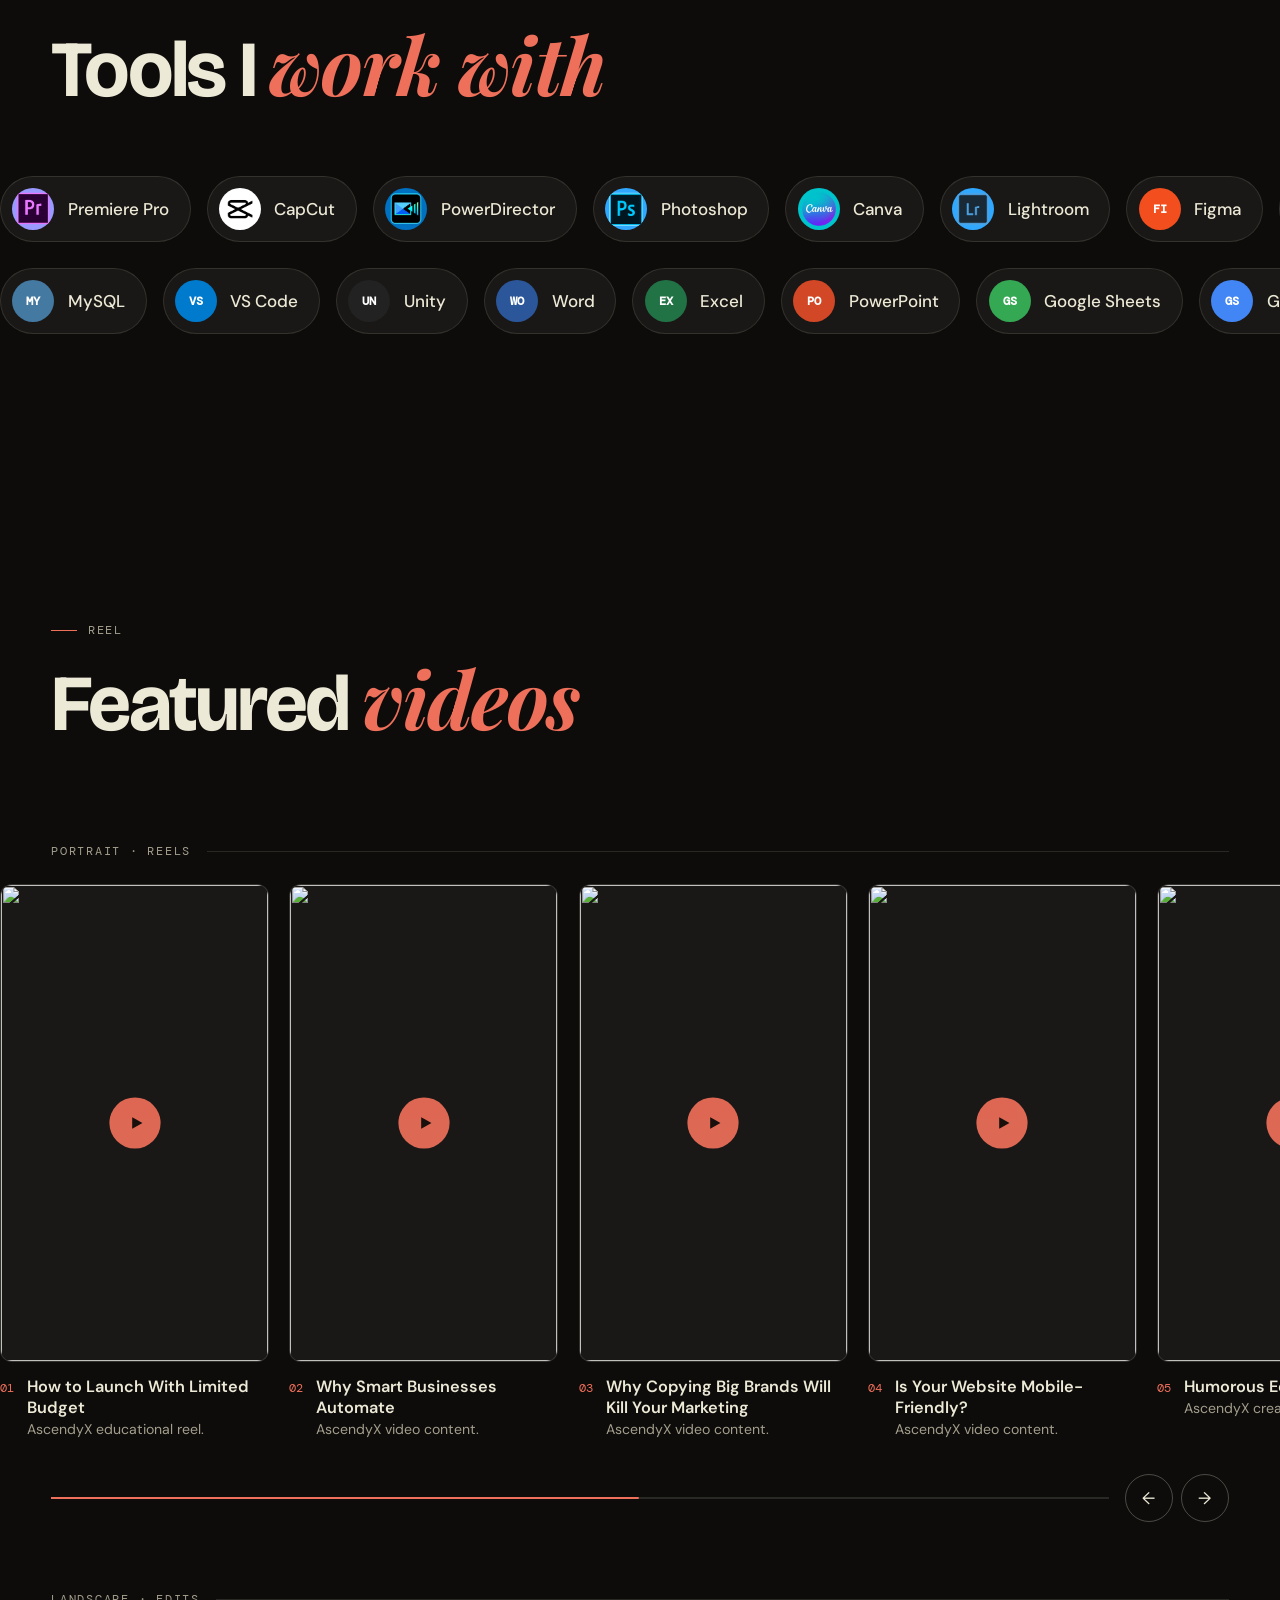
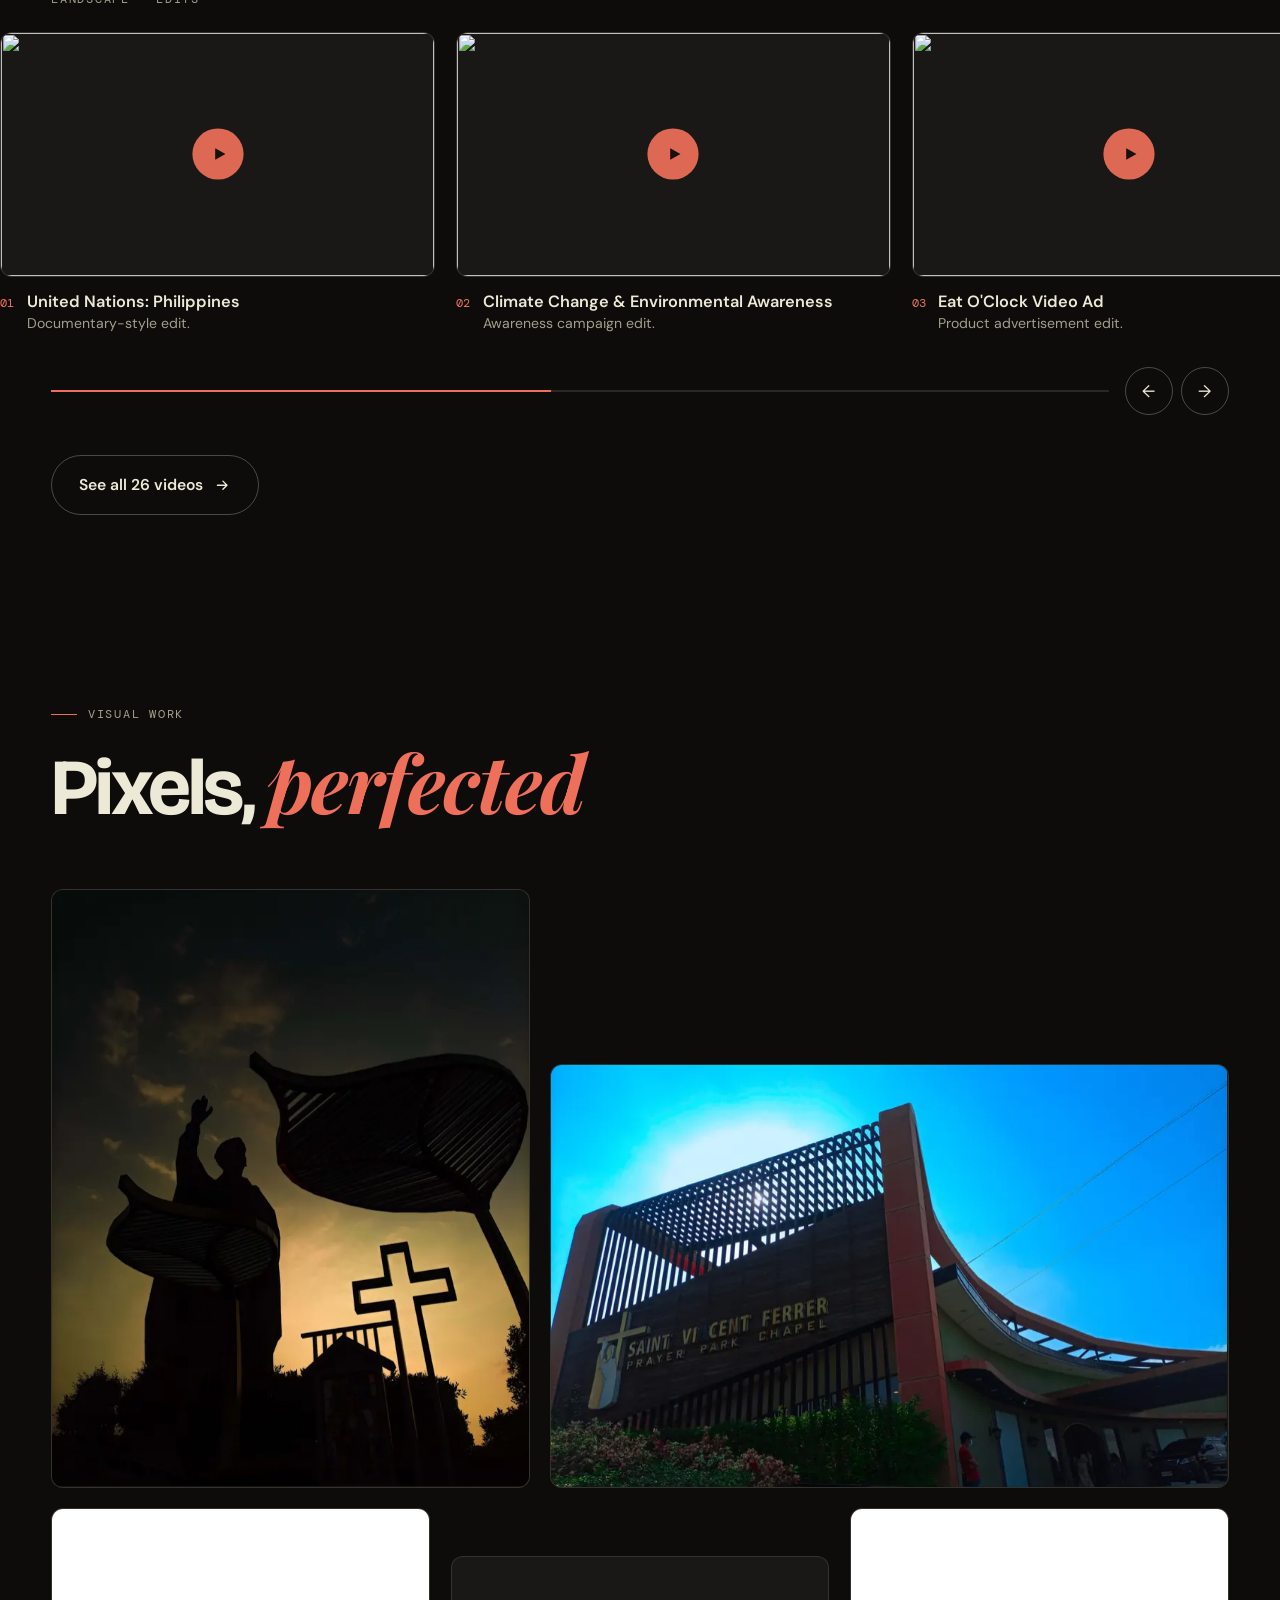
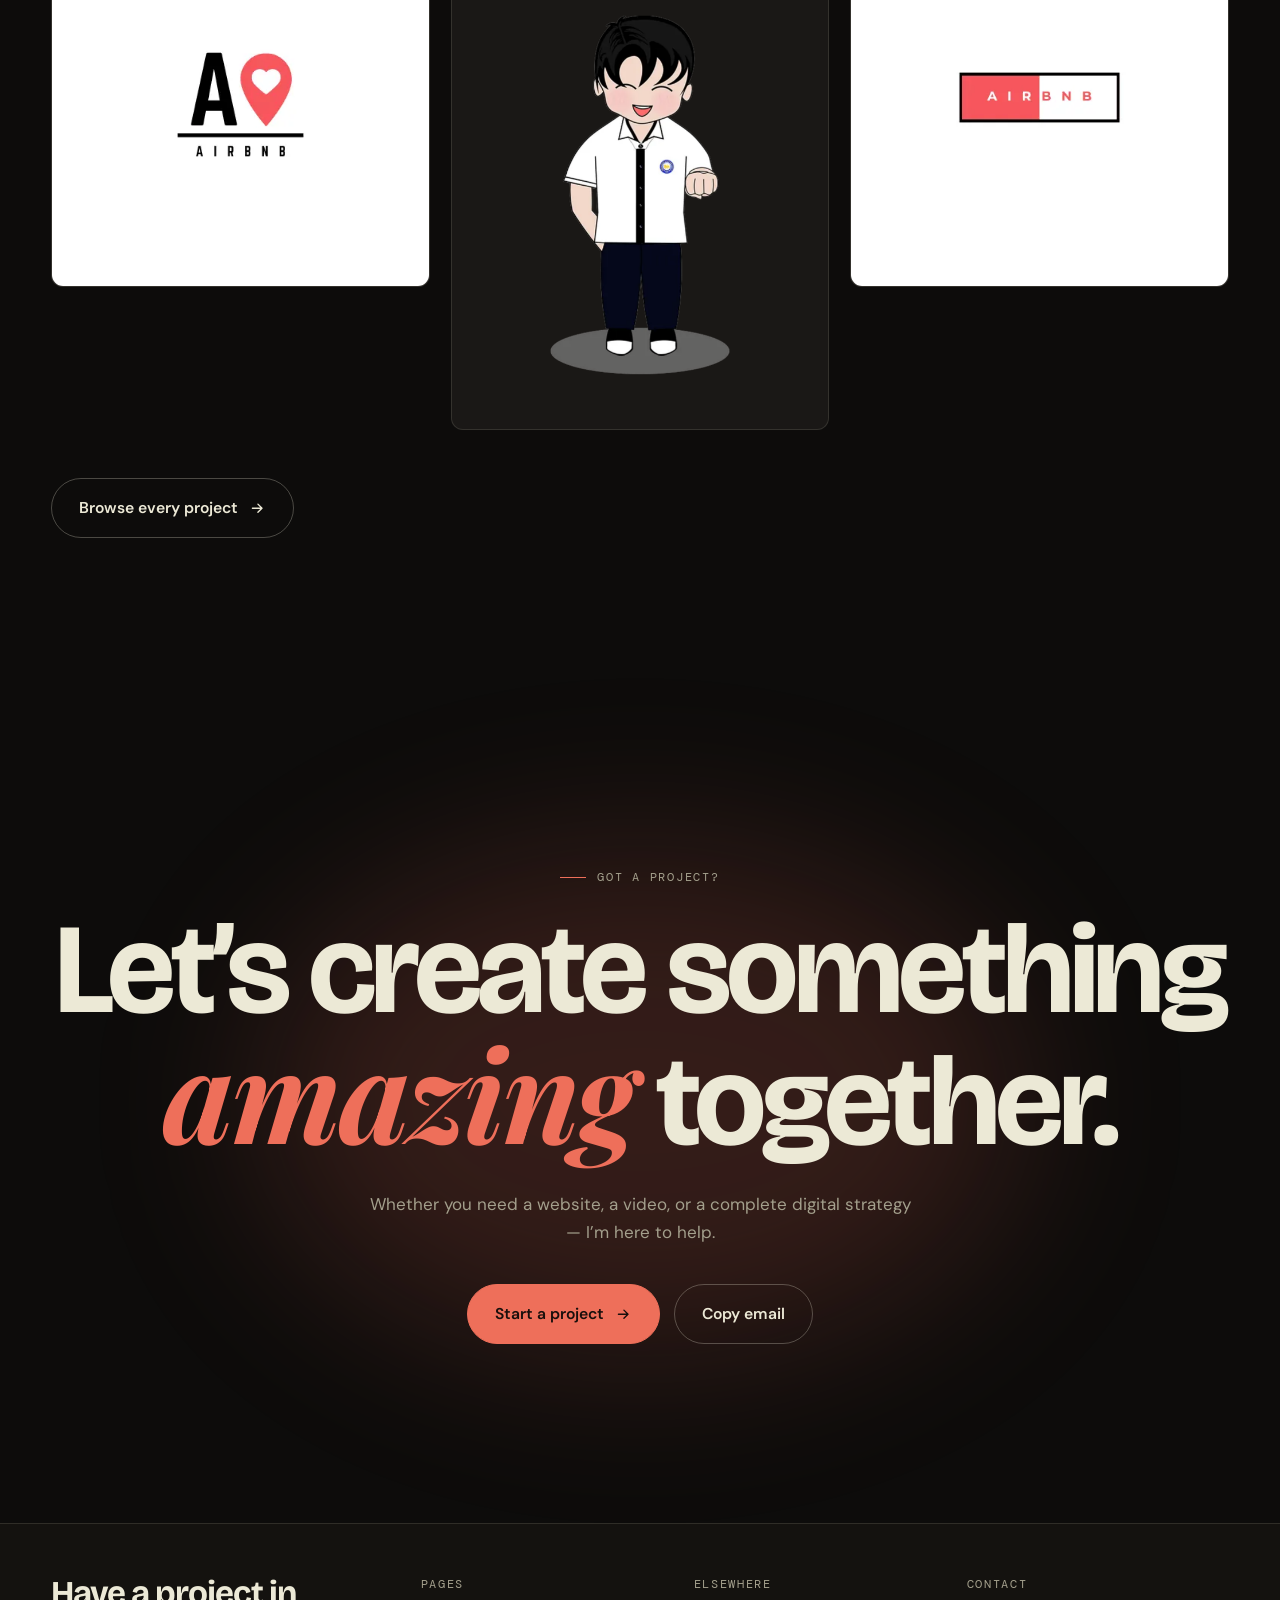
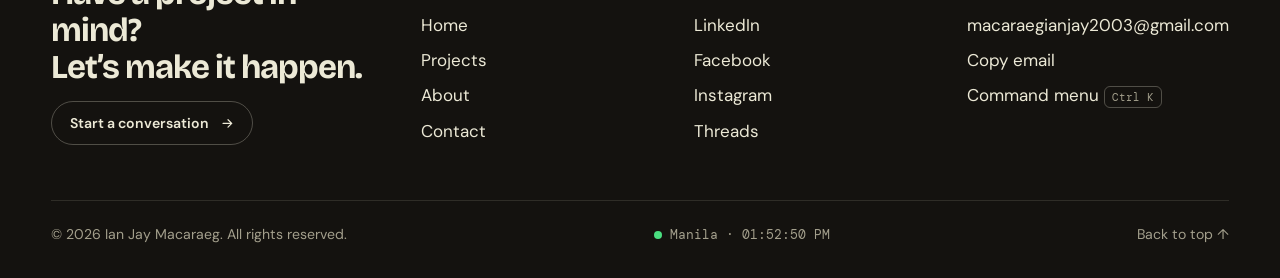
==== commit 071cb6cf: "Redesign: motion-first portfolio with GSAP, Lenis and interactive UI New design system (ink & cream " ====
--- a/index.html
+++ b/index.html
@@ -1,494 +1,194 @@
 <!DOCTYPE html>
-<html lang="en">
+<html lang="en" data-theme="dark">
 <head>
     <meta charset="UTF-8">
     <meta name="viewport" content="width=device-width, initial-scale=1.0">
+    <title>Ian Jay Macaraeg — Web Developer, Video Editor &amp; Graphic Designer</title>
     <meta name="description" content="Portfolio of Ian Jay Macaraeg, an IT graduate and digital creative: websites, video editing, graphic design, photography and automation.">
     <meta name="author" content="Ian Jay Macaraeg">
-    <meta name="theme-color" content="#D35C4B">
-    <link rel="canonical" href="https://flick201.github.io/IanJayMacaraeg-Portfolio/">
+    <meta name="theme-color" content="#0d0c0b">
+    <link rel="canonical" href="https://macaraegianjay.dpdns.org/">
     <link rel="icon" type="image/svg+xml" href="assets/favicon.svg">
     <meta property="og:type" content="website">
     <meta property="og:site_name" content="Ian Jay Macaraeg">
     <meta property="og:title" content="Ian Jay Macaraeg — Web Developer, Video Editor &amp; Graphic Designer">
     <meta property="og:description" content="Portfolio of Ian Jay Macaraeg, an IT graduate and digital creative: websites, video editing, graphic design, photography and automation.">
-    <meta property="og:url" content="https://flick201.github.io/IanJayMacaraeg-Portfolio/">
-    <meta property="og:image" content="https://flick201.github.io/IanJayMacaraeg-Portfolio/assets/og-image.jpg">
+    <meta property="og:url" content="https://macaraegianjay.dpdns.org/">
+    <meta property="og:image" content="https://macaraegianjay.dpdns.org/assets/og-image.jpg">
     <meta name="twitter:card" content="summary_large_image">
     <meta name="twitter:title" content="Ian Jay Macaraeg — Web Developer, Video Editor &amp; Graphic Designer">
     <meta name="twitter:description" content="Portfolio of Ian Jay Macaraeg, an IT graduate and digital creative: websites, video editing, graphic design, photography and automation.">
-    <meta name="twitter:image" content="https://flick201.github.io/IanJayMacaraeg-Portfolio/assets/og-image.jpg">
-    <title>Ian Jay Macaraeg — Web Developer, Video Editor &amp; Graphic Designer</title>
+    <meta name="twitter:image" content="https://macaraegianjay.dpdns.org/assets/og-image.jpg">
+    <script>
+(function(){var d=document.documentElement;d.classList.add('js');
+try{var t=localStorage.getItem('theme');d.dataset.theme=(t==='light'||t==='dark')?t:'dark';}catch(e){d.dataset.theme='dark';}
+if(matchMedia('(prefers-reduced-motion: reduce)').matches)d.classList.add('reduced');
+try{if(sessionStorage.getItem('pt')==='1')d.classList.add('pt-in');
+else if(!sessionStorage.getItem('seen')&&!d.classList.contains('reduced'))d.classList.add('pre');
+sessionStorage.setItem('seen','1');}catch(e){}
+})();
+</script>
     <link rel="preconnect" href="https://fonts.googleapis.com">
     <link rel="preconnect" href="https://fonts.gstatic.com" crossorigin>
-    <link href="https://fonts.googleapis.com/css2?family=Playfair+Display:ital,wght@0,700;0,900;1,700&family=DM+Sans:wght@300;400;500&display=swap" rel="stylesheet">
-    <link rel="stylesheet" href="style.css">
-    <script type="application/ld+json">
-    {"@context":"https://schema.org","@type":"Person","name":"Ian Jay Macaraeg","url":"https://flick201.github.io/IanJayMacaraeg-Portfolio/","image":"https://flick201.github.io/IanJayMacaraeg-Portfolio/uploads/profile.png","jobTitle":"Web Developer, Video Editor and Graphic Designer","alumniOf":"Pangasinan State University","sameAs":["https://www.linkedin.com/in/ian-jay-macaraeg-761606292/","https://www.facebook.com/jayiannnn","https://www.instagram.com/_yanjeiii/"]}
-    </script>
+    <link href="https://fonts.googleapis.com/css2?family=Bricolage+Grotesque:opsz,wght@12..96,500..800&family=DM+Mono:wght@400&family=DM+Sans:opsz,wght@9..40,400;500;600&family=Playfair+Display:ital,wght@1,700&display=swap" rel="stylesheet">
+    <link rel="stylesheet" href="assets/css/main.css">
+    <script type="application/ld+json">{"@context": "https://schema.org", "@type": "Person", "name": "Ian Jay Macaraeg", "url": "https://macaraegianjay.dpdns.org/", "image": "https://macaraegianjay.dpdns.org/assets/img/profile-lg.webp", "jobTitle": "Web Developer, Video Editor and Graphic Designer", "alumniOf": "Pangasinan State University", "sameAs": ["https://www.linkedin.com/in/ian-jay-macaraeg-761606292/", "https://www.facebook.com/jayiannnn", "https://www.instagram.com/_yanjeiii/"]}</script>
 </head>
-<body>
+<body data-page="home">
+<a class="skip-link" href="#main">Skip to content</a>
+<div class="preloader" aria-hidden="true">
+    <div class="pre-top"><span>Portfolio &mdash; 2026</span><span>Loading</span></div>
+    <div class="pre-name" data-text="Ian Jay Macaraeg">Ian Jay Macaraeg</div>
+    <div class="pre-bottom"><span>Developer &middot; Editor &middot; Designer</span><span class="pre-count">000</span></div>
+    <div class="pre-bar"></div>
+</div>
+<div class="curtain" aria-hidden="true"><span class="curtain-word"></span></div>
+<div class="scroll-progress" aria-hidden="true"></div>
+<div class="grain" aria-hidden="true"></div>
 
-    <!-- NAV -->
-    <nav class="navbar">
-        <div class="nav-inner">
-            <span class="nav-logo">My Portfolio</span>
-            <ul class="nav-links">
-                <li><a href="index.html" class="active">Home</a></li>
-                <li><a href="projects.html">Projects</a></li>
-                <li><a href="about.html">About</a></li>
-                <li><a href="contact.html">Contact</a></li>
-            </ul>
-            <button class="nav-toggle" aria-label="Toggle menu">
-                <span></span><span></span><span></span>
-            </button>
-        </div>
-    </nav>
-
-    <!-- HERO -->
-    <section class="hero">
-        <div class="hero-bg-word">CREATE</div>
-        <div class="hero-content">
-            <p class="hero-eyebrow">BS Information Technology &middot; Pangasinan State University</p>
-            <h1 class="hero-title">
-                Hi, I'm <em>Ian Jay</em><br>Macaraeg
-            </h1>
-            <p class="hero-sub">
-                I'm a passionate digital creative and IT graduate who loves turning ideas into polished, functional experiences &mdash; from clean code and cinematic edits to striking visuals and smart automations.
-            </p>
-            <div class="hero-cta">
-                <a href="projects.html" class="btn-primary">View Work</a>
-                <a href="contact.html" class="btn-ghost">Get in Touch</a>
+<header class="nav">
+    <a href="index.html" class="nav-logo" aria-label="Ian Jay Macaraeg — home"><span class="mark">IJ</span><span>Ian Jay</span></a>
+    <div class="nav-pill">
+        <nav class="nav-links" aria-label="Primary"><span class="nav-indicator"></span><a href="index.html" class="active">Home</a><a href="projects.html">Projects</a><a href="about.html">About</a><a href="contact.html">Contact</a></nav>
+        <button class="palette-btn" data-palette aria-label="Open command menu">Search <span class="kbd">Ctrl K</span></button>
+        <button class="icon-btn theme-toggle" aria-label="Toggle light and dark theme"><svg class="sun" viewBox="0 0 24 24" fill="none" stroke="currentColor" stroke-width="1.8" stroke-linecap="round"><circle cx="12" cy="12" r="4"/><path d="M12 2v2M12 20v2M4.9 4.9l1.4 1.4M17.7 17.7l1.4 1.4M2 12h2M20 12h2M4.9 19.1l1.4-1.4M17.7 6.3l1.4-1.4"/></svg><svg class="moon" viewBox="0 0 24 24" fill="none" stroke="currentColor" stroke-width="1.8" stroke-linecap="round" stroke-linejoin="round"><path d="M21 12.8A9 9 0 1111.2 3a7 7 0 009.8 9.8z"/></svg></button>
+        <button class="menu-btn" aria-label="Menu" aria-expanded="false"><span></span><span></span></button>
+    </div>
+</header>
+<div class="mobile-menu" aria-hidden="true">
+    <nav aria-label="Mobile"><a class="big active" href="index.html"><span>Home</span></a><a class="big" href="projects.html"><span>Projects</span></a><a class="big" href="about.html"><span>About</span></a><a class="big" href="contact.html"><span>Contact</span></a></nav>
+    <div class="mm-foot"><a href="mailto:macaraegianjay2003@gmail.com">macaraegianjay2003@gmail.com</a><span>Philippines</span></div>
+</div>
+<main id="main">
+<section class="hero" id="top">
+    <div class="hero-bg" aria-hidden="true"><div class="blob b1"></div><div class="blob b2"></div><div class="hero-word">CREATE</div></div>
+    <div class="container hero-grid">
+        <div class="hero-copy">
+            <p class="label hero-eyebrow" data-hero>BS Information Technology &middot; Pangasinan State University</p>
+            <h1 class="display hero-title"><span class="ln">Ian <em>Jay</em></span> <span class="ln">Macaraeg</span></h1>
+            <div class="hero-roles" data-hero aria-label="Roles"><span class="slash">/</span><span class="role-window"><span>Web Developer</span><span>Video Editor</span><span>Graphic Designer</span><span>Automation Builder</span></span></div>
+            <p class="hero-sub" data-hero>A passionate digital creative and IT graduate who loves turning ideas into polished, functional experiences &mdash; from clean code and cinematic edits to striking visuals and smart automations.</p>
+            <div class="hero-cta" data-hero>
+                <a class="btn btn--solid" href="projects.html" data-magnetic="0.3">View my work <svg viewBox="0 0 24 24" fill="none" stroke="currentColor" stroke-width="2" stroke-linecap="round" stroke-linejoin="round"><path d="M5 12h14M13 6l6 6-6 6"/></svg></a>
+                <a class="btn" href="contact.html" data-magnetic="0.3">Get in touch</a>
             </div>
         </div>
-        <div class="hero-profile">
-            <div class="profile-ring">
-                <img src="uploads/profile.png" alt="Profile picture" class="profile-img">
-            </div>
-            <div class="profile-tag">
-                <span class="tag-dot"></span>
-                Available for projects
-            </div>
-        </div>
-        <div class="hero-scroll-hint">scroll &darr;</div>
-    </section>
-
-    <!-- BIO STRIP -->
-    <div class="bio-strip">
-        <p>&ldquo;A multi-skilled IT graduate with a love for creativity and technology &mdash; building websites, editing videos, designing graphics, and automating workflows to help people and businesses grow.&rdquo;</p>
-    </div>
-
-    <!-- SKILLS -->
-    <section class="skills-section">
-        <div class="section-header">
-            <span class="section-label">Expertise</span>
-            <h2>What I <em>do</em></h2>
-        </div>
-        <div class="skills-grid">
-            <div class="skill-card" style="--i:0">
-                <div class="skill-number">01</div>
-                <div class="skill-icon">&#x27E8;/&#x27E9;</div>
-                <h3>Web Development</h3>
-                <p>Building responsive, modern websites with HTML, CSS, and JavaScript that perform and impress.</p>
-            </div>
-            <div class="skill-card" style="--i:1">
-                <div class="skill-number">02</div>
-                <div class="skill-icon">&#9654;</div>
-                <h3>Video Editing</h3>
-                <p>Creating engaging video content for digital platforms with dynamic transitions and storytelling.</p>
-            </div>
-            <div class="skill-card" style="--i:2">
-                <div class="skill-number">03</div>
-                <div class="skill-icon">&#9672;</div>
-                <h3>Graphics Design</h3>
-                <p>Designing visually stunning graphics for branding and marketing that leave a lasting impression.</p>
-            </div>
-            <div class="skill-card" style="--i:3">
-                <div class="skill-number">04</div>
-                <div class="skill-icon">&#8599;</div>
-                <h3>Digital Marketing</h3>
-                <p>Driving growth through strategic digital campaigns that reach and convert the right audiences.</p>
-            </div>
-            <div class="skill-card" style="--i:4">
-                <div class="skill-number">05</div>
-                <div class="skill-icon">&#9889;</div>
-                <h3>GHL Automation</h3>
-                <p>Automating workflows with GoHighLevel to maximize business efficiency and reduce manual work.</p>
-            </div>
-            <div class="skill-card" style="--i:5">
-                <div class="skill-number">06</div>
-                <div class="skill-icon">&#9678;</div>
-                <h3>Data Management</h3>
-                <p>Organizing and analyzing data to surface the insights that drive informed decision-making.</p>
-            </div>
-        </div>
-    </section>
-
-    <!-- TECH STACKS -->
-    <section class="stacks-section">
-        <div class="section-header">
-            <br><br><br><br>
-            <span class="section-label">Toolbox</span>
-            <h2>Tools I <em>work with</em></h2>
-        </div>
-        <div class="stacks-content">
-            <div class="stack-category reveal" style="--i:0">
-                <span class="stack-cat-label">Video</span>
-                <div class="stack-cards">
-                    <div class="stack-card"><div class="stack-icon-badge" style="--brand:#9999FF"><img src="uploads/logos/premiere pro.png" alt="Premiere Pro" loading="lazy" decoding="async"></div><span class="stack-name">Premiere Pro</span></div>
-                    <div class="stack-card"><div class="stack-icon-badge stack-icon-badge--white" style="--brand:#FFFFFF"><img src="uploads/logos/capcut.png" alt="CapCut" loading="lazy" decoding="async"></div><span class="stack-name">CapCut</span></div>
-                    <div class="stack-card"><div class="stack-icon-badge" style="--brand:#0070C0"><img src="uploads/logos/powerdirector.png" alt="PowerDirector" loading="lazy" decoding="async"></div><span class="stack-name">PowerDirector</span></div>
-                </div>
-            </div>
-            <div class="stack-category reveal" style="--i:1">
-                <span class="stack-cat-label">Design</span>
-                <div class="stack-cards">
-                    <div class="stack-card"><div class="stack-icon-badge" style="--brand:#31A8FF"><img src="uploads/logos/photoshop.png" alt="Photoshop" loading="lazy" decoding="async"></div><span class="stack-name">Photoshop</span></div>
-                    <div class="stack-card"><div class="stack-icon-badge" style="--brand:#00C4CC"><img src="uploads/logos/canva.png" alt="Canva" loading="lazy" decoding="async"></div><span class="stack-name">Canva</span></div>
-                    <div class="stack-card"><div class="stack-icon-badge" style="--brand:#31A8FF"><img src="uploads/logos/lightroom.png" alt="Lightroom" loading="lazy" decoding="async"></div><span class="stack-name">Lightroom</span></div>
-                    <div class="stack-card"><div class="stack-icon-badge" style="--brand:#F24E1E"><img src="https://cdn.simpleicons.org/figma/ffffff" alt="Figma" loading="lazy" decoding="async"></div><span class="stack-name">Figma</span></div>
-                    <div class="stack-card"><div class="stack-icon-badge" style="--brand:#FF61F6"><img src="uploads/logos/xd.png" alt="Adobe XD" data-fallback="XD" loading="lazy" decoding="async"></div><span class="stack-name">Adobe XD</span></div>
-                </div>
-            </div>
-            <div class="stack-category reveal" style="--i:2">
-                <span class="stack-cat-label">Development</span>
-                <div class="stack-cards">
-                    <div class="stack-card"><div class="stack-icon-badge" style="--brand:#E34F26"><img src="https://cdn.simpleicons.org/html5/ffffff" alt="HTML5" loading="lazy" decoding="async"></div><span class="stack-name">HTML</span></div>
-                    <div class="stack-card"><div class="stack-icon-badge" style="--brand:#1572B6"><img src="https://cdn.simpleicons.org/css3/ffffff" alt="CSS3" loading="lazy" decoding="async"></div><span class="stack-name">CSS</span></div>
-                    <div class="stack-card"><div class="stack-icon-badge" style="--brand:#F7DF1E"><img src="https://cdn.simpleicons.org/javascript/000000" alt="JavaScript" loading="lazy" decoding="async"></div><span class="stack-name">JavaScript</span></div>
-                    <div class="stack-card"><div class="stack-icon-badge" style="--brand:#7952B3"><img src="https://cdn.simpleicons.org/bootstrap/ffffff" alt="Bootstrap" loading="lazy" decoding="async"></div><span class="stack-name">Bootstrap</span></div>
-                    <div class="stack-card"><div class="stack-icon-badge" style="--brand:#777BB4"><img src="https://cdn.simpleicons.org/php/ffffff" alt="PHP" loading="lazy" decoding="async"></div><span class="stack-name">PHP</span></div>
-                    <div class="stack-card"><div class="stack-icon-badge" style="--brand:#4479A1"><img src="https://cdn.simpleicons.org/mysql/ffffff" alt="MySQL" loading="lazy" decoding="async"></div><span class="stack-name">MySQL</span></div>
-                    <div class="stack-card"><div class="stack-icon-badge" style="--brand:#007ACC"><img src="https://cdn.simpleicons.org/visualstudiocode/ffffff" alt="VS Code" data-fallback="VS" loading="lazy" decoding="async"></div><span class="stack-name">VS Code</span></div>
-                    <div class="stack-card"><div class="stack-icon-badge" style="--brand:#222222"><img src="https://cdn.simpleicons.org/unity/ffffff" alt="Unity" loading="lazy" decoding="async"></div><span class="stack-name">Unity</span></div>
-                </div>
-            </div>
-            <div class="stack-category reveal" style="--i:3">
-                <span class="stack-cat-label">Productivity</span>
-                <div class="stack-cards">
-                    <div class="stack-card"><div class="stack-icon-badge" style="--brand:#2B579A"><img src="https://cdn.simpleicons.org/microsoftword/ffffff" alt="Word" loading="lazy" decoding="async"></div><span class="stack-name">Word</span></div>
-                    <div class="stack-card"><div class="stack-icon-badge" style="--brand:#217346"><img src="https://cdn.simpleicons.org/microsoftexcel/ffffff" alt="Excel" loading="lazy" decoding="async"></div><span class="stack-name">Excel</span></div>
-                    <div class="stack-card"><div class="stack-icon-badge" style="--brand:#D24726"><img src="https://cdn.simpleicons.org/microsoftpowerpoint/ffffff" alt="PowerPoint" loading="lazy" decoding="async"></div><span class="stack-name">PowerPoint</span></div>
-                    <div class="stack-card"><div class="stack-icon-badge" style="--brand:#34A853"><img src="https://cdn.simpleicons.org/googlesheets/ffffff" alt="Google Sheets" loading="lazy" decoding="async"></div><span class="stack-name">Google Sheets</span></div>
-                    <div class="stack-card"><div class="stack-icon-badge stack-icon-letter" style="--brand:#4285F4"><span>GS</span></div><span class="stack-name">Google Sites</span></div>
-                    <div class="stack-card"><div class="stack-icon-badge" style="--brand:#4285F4"><img src="https://cdn.simpleicons.org/googlelooker/ffffff" alt="Looker Studio" loading="lazy" decoding="async"></div><span class="stack-name">Looker Studio</span></div>
-                </div>
-            </div>
-            <div class="stack-category reveal" style="--i:4">
-                <span class="stack-cat-label">Platforms</span>
-                <div class="stack-cards">
-                    <div class="stack-card"><div class="stack-icon-badge stack-icon-letter" style="--brand:#F56E27"><span>GHL</span></div><span class="stack-name">GoHighLevel</span></div>
-                    <div class="stack-card"><div class="stack-icon-badge" style="--brand:#222222"><img src="https://cdn.simpleicons.org/squarespace/ffffff" alt="Squarespace" loading="lazy" decoding="async"></div><span class="stack-name">Squarespace</span></div>
-                    <div class="stack-card"><div class="stack-icon-badge" style="--brand:#21759B"><img src="https://cdn.simpleicons.org/wordpress/ffffff" alt="WordPress" loading="lazy" decoding="async"></div><span class="stack-name">WordPress</span></div>
-                </div>
-            </div>
-        </div>
-        <br><br><br><br>
-    </section>
-
-    <!-- VIDEO SECTION -->
-    <section class="video-section">
-        <div class="section-header">
-            <span class="section-label">Reel</span>
-            <h2>Featured <em>Videos</em></h2>
-        </div>
-
-        <!-- PORTRAIT VIDEOS -->
-        <div class="carousel-sub-label">Portrait</div>
-        <div class="video-carousel-wrapper">
-            <button class="carousel-btn prev" id="portraitPrev" aria-label="Previous">&#10094;</button>
-            <div class="video-carousel">
-                <div class="video-track" id="videoTrack">
-                    <div class="video-card" data-yt="https://youtube.com/shorts/_1fWlj9ZymU">
-                        <div class="video-frame"><div class="drive-thumb-wrap is-portrait"><img src="https://i.ytimg.com/vi/_1fWlj9ZymU/maxresdefault.jpg" alt="Video thumbnail" loading="lazy" decoding="async" onerror="this.onerror=null;this.src='https://i.ytimg.com/vi/_1fWlj9ZymU/hqdefault.jpg'"><div class="drive-play-btn"><svg viewBox="0 0 24 24" fill="currentColor" width="36" height="36"><polygon points="5 3 19 12 5 21 5 3"/></svg></div></div></div>
-                        <div class="video-caption"><span class="vid-num">01</span><div><h5>How to Launch With Limited Budget</h5><p>AscendyX educational reel.</p></div></div>
-                    </div>
-                    <div class="video-card" data-yt="https://youtube.com/shorts/g9zzzXpjQX4">
-                        <div class="video-frame"><div class="drive-thumb-wrap is-portrait"><img src="https://i.ytimg.com/vi/g9zzzXpjQX4/maxresdefault.jpg" alt="Video thumbnail" loading="lazy" decoding="async" onerror="this.onerror=null;this.src='https://i.ytimg.com/vi/g9zzzXpjQX4/hqdefault.jpg'"><div class="drive-play-btn"><svg viewBox="0 0 24 24" fill="currentColor" width="36" height="36"><polygon points="5 3 19 12 5 21 5 3"/></svg></div></div></div>
-                        <div class="video-caption"><span class="vid-num">02</span><div><h5>Why Smart Businesses Automate</h5><p>AscendyX video content.</p></div></div>
-                    </div>
-                    <div class="video-card" data-yt="https://youtube.com/shorts/qCsE0OqDk0U">
-                        <div class="video-frame"><div class="drive-thumb-wrap is-portrait"><img src="https://i.ytimg.com/vi/qCsE0OqDk0U/maxresdefault.jpg" alt="Video thumbnail" loading="lazy" decoding="async" onerror="this.onerror=null;this.src='https://i.ytimg.com/vi/qCsE0OqDk0U/hqdefault.jpg'"><div class="drive-play-btn"><svg viewBox="0 0 24 24" fill="currentColor" width="36" height="36"><polygon points="5 3 19 12 5 21 5 3"/></svg></div></div></div>
-                        <div class="video-caption"><span class="vid-num">03</span><div><h5>Why Copying Big Brands Will Kill Your Marketing</h5><p>AscendyX video content.</p></div></div>
-                    </div>
-                    <div class="video-card" data-yt="https://youtube.com/shorts/KmHN6Gqsgkw">
-                        <div class="video-frame"><div class="drive-thumb-wrap is-portrait"><img src="https://i.ytimg.com/vi/KmHN6Gqsgkw/maxresdefault.jpg" alt="Video thumbnail" loading="lazy" decoding="async" onerror="this.onerror=null;this.src='https://i.ytimg.com/vi/KmHN6Gqsgkw/hqdefault.jpg'"><div class="drive-play-btn"><svg viewBox="0 0 24 24" fill="currentColor" width="36" height="36"><polygon points="5 3 19 12 5 21 5 3"/></svg></div></div></div>
-                        <div class="video-caption"><span class="vid-num">04</span><div><h5>Is Your Website Mobile-Friendly?</h5><p>AscendyX video content.</p></div></div>
-                    </div>
-                </div>
-            </div>
-            <button class="carousel-btn next" id="portraitNext" aria-label="Next">&#10095;</button>
-        </div>
-        <div class="carousel-dots" id="portraitDots"></div>
-
-        <!-- LANDSCAPE VIDEOS -->
-        <div class="carousel-sub-label" style="margin-top:3rem;">Landscape</div>
-        <div class="video-carousel-wrapper">
-            <button class="carousel-btn prev" id="landscapePrev" aria-label="Previous">&#10094;</button>
-            <div class="video-carousel">
-                <div class="video-track" id="landscapeTrack">
-                    <div class="video-card" data-yt="https://youtu.be/MfHUdA7rWKk">
-                        <div class="video-frame"><div class="drive-thumb-wrap is-landscape"><img src="https://i.ytimg.com/vi/MfHUdA7rWKk/maxresdefault.jpg" alt="Video thumbnail" loading="lazy" decoding="async" onerror="this.onerror=null;this.src='https://i.ytimg.com/vi/MfHUdA7rWKk/hqdefault.jpg'"><div class="drive-play-btn"><svg viewBox="0 0 24 24" fill="currentColor" width="36" height="36"><polygon points="5 3 19 12 5 21 5 3"/></svg></div></div></div>
-                        <div class="video-caption"><span class="vid-num">01</span><div><h5>United Nations: Philippines</h5><p>Documentary-style edit.</p></div></div>
-                    </div>
-                    <div class="video-card" data-yt="https://youtu.be/xE4MkE71ZUw">
-                        <div class="video-frame"><div class="drive-thumb-wrap is-landscape"><img src="https://i.ytimg.com/vi/xE4MkE71ZUw/maxresdefault.jpg" alt="Video thumbnail" loading="lazy" decoding="async" onerror="this.onerror=null;this.src='https://i.ytimg.com/vi/xE4MkE71ZUw/hqdefault.jpg'"><div class="drive-play-btn"><svg viewBox="0 0 24 24" fill="currentColor" width="36" height="36"><polygon points="5 3 19 12 5 21 5 3"/></svg></div></div></div>
-                        <div class="video-caption"><span class="vid-num">02</span><div><h5>Climate Change &amp; Environmental Awareness</h5><p>Awareness campaign edit.</p></div></div>
-                    </div>
-                    <div class="video-card" data-yt="https://youtu.be/KcfUndFRi3k">
-                        <div class="video-frame"><div class="drive-thumb-wrap is-landscape"><img src="https://i.ytimg.com/vi/KcfUndFRi3k/maxresdefault.jpg" alt="Video thumbnail" loading="lazy" decoding="async" onerror="this.onerror=null;this.src='https://i.ytimg.com/vi/KcfUndFRi3k/hqdefault.jpg'"><div class="drive-play-btn"><svg viewBox="0 0 24 24" fill="currentColor" width="36" height="36"><polygon points="5 3 19 12 5 21 5 3"/></svg></div></div></div>
-                        <div class="video-caption"><span class="vid-num">03</span><div><h5>Eat O'Clock Video Ad</h5><p>Product advertisement edit.</p></div></div>
-                    </div>
-                    <div class="video-card" data-yt="https://youtu.be/52fpb0e0mWU">
-                        <div class="video-frame"><div class="drive-thumb-wrap is-landscape"><img src="https://i.ytimg.com/vi/52fpb0e0mWU/maxresdefault.jpg" alt="Video thumbnail" loading="lazy" decoding="async" onerror="this.onerror=null;this.src='https://i.ytimg.com/vi/52fpb0e0mWU/hqdefault.jpg'"><div class="drive-play-btn"><svg viewBox="0 0 24 24" fill="currentColor" width="36" height="36"><polygon points="5 3 19 12 5 21 5 3"/></svg></div></div></div>
-                        <div class="video-caption"><span class="vid-num">04</span><div><h5>Patterns on Our World</h5><p>Educational documentary edit.</p></div></div>
-                    </div>
-                </div>
-            </div>
-            <button class="carousel-btn next" id="landscapeNext" aria-label="Next">&#10095;</button>
-        </div>
-        <div class="carousel-dots" id="landscapeDots"></div>
-
-    </section>
-
-    <!-- IMAGE GALLERY SECTION -->
-    <section class="gallery-section">
-        <div class="section-header">
-            <span class="section-label">Gallery</span>
-            <h2>Visual <em>Work</em></h2>
-        </div>
-
-        <!-- PORTRAIT IMAGES -->
-        <div class="gallery-sub-label">Portrait</div>
-        <div class="img-carousel-outer">
-            <button class="carousel-btn dark prev" id="imgPortraitPrev" aria-label="Previous">&#10094;</button>
-            <div class="img-carousel-viewport">
-                <div class="img-carousel-track" id="imgPortraitTrack">
-                    <div class="img-card img-card--portrait"><img src="uploads/images/portrait5.jpg" alt="Portrait 1" loading="lazy" decoding="async"><div class="img-overlay"><span>Photo 01</span></div></div>
-                    <div class="img-card img-card--portrait"><img src="uploads/images/portrait6.jpg" alt="Portrait 2" loading="lazy" decoding="async"><div class="img-overlay"><span>Photo 02</span></div></div>
-                    <div class="img-card img-card--portrait"><img src="uploads/images/portrait7.jpg" alt="Portrait 3" loading="lazy" decoding="async"><div class="img-overlay"><span>Photo 03</span></div></div>
-                    <div class="img-card img-card--portrait"><img src="uploads/images/portrait8.jpg" alt="Portrait 4" loading="lazy" decoding="async"><div class="img-overlay"><span>Photo 04</span></div></div>
-                    <div class="img-card img-card--portrait"><img src="uploads/images/portrait9.jpg" alt="Portrait 5" loading="lazy" decoding="async"><div class="img-overlay"><span>Photo 05</span></div></div>
-                </div>
-            </div>
-            <button class="carousel-btn dark next" id="imgPortraitNext" aria-label="Next">&#10095;</button>
-        </div>
-        <div class="carousel-dots img-dots" id="imgPortraitDots"></div>
-
-        <!-- LANDSCAPE IMAGES -->
-        <div class="gallery-sub-label" style="margin-top:2.5rem;">Landscape</div>
-        <div class="img-carousel-outer">
-            <button class="carousel-btn dark prev" id="imgLandPrev" aria-label="Previous">&#10094;</button>
-            <div class="img-carousel-viewport">
-                <div class="img-carousel-track" id="imgLandTrack">
-                    <div class="img-card img-card--landscape"><img src="uploads/images/landscape/LIGHTROOM EDIT 1.jpg" alt="Landscape 1" loading="lazy" decoding="async"><div class="img-overlay"><span>Photo 01</span></div></div>
-                    <div class="img-card img-card--landscape"><img src="uploads/images/landscape/LANDSCAPE POSTER CENTERED REVISED 2.jpg" alt="Landscape 2" loading="lazy" decoding="async"><div class="img-overlay"><span>Photo 02</span></div></div>
-                    <div class="img-card img-card--landscape"><img src="uploads/images/landscape/MACARAEG IAN JAY P(BSIT 1-1).jpg" alt="Landscape 3" loading="lazy" decoding="async"><div class="img-overlay"><span>Photo 03</span></div></div>
-                    <div class="img-card img-card--landscape"><img src="uploads/images/landscape/LOADING SCREEN.jpg" alt="Landscape 4" loading="lazy" decoding="async"><div class="img-overlay"><span>Photo 04</span></div></div>
-                    <div class="img-card img-card--landscape"><img src="uploads/images/landscape/LIGHTROOM EDIT 2.jpg" alt="Landscape 5" loading="lazy" decoding="async"><div class="img-overlay"><span>Photo 05</span></div></div>
-                </div>
-            </div>
-            <button class="carousel-btn dark next" id="imgLandNext" aria-label="Next">&#10095;</button>
-        </div>
-        <div class="carousel-dots img-dots" id="imgLandDots"></div>
-
-        <!-- SQUARE IMAGES -->
-        <div class="gallery-sub-label" style="margin-top:2.5rem;">Square</div>
-        <div class="img-carousel-outer">
-            <button class="carousel-btn dark prev" id="imgSqPrev" aria-label="Previous">&#10094;</button>
-            <div class="img-carousel-viewport">
-                <div class="img-carousel-track" id="imgSqTrack">
-                    <div class="img-card img-card--square"><img src="uploads/images/squares/3.png" alt="Square 1" loading="lazy" decoding="async"><div class="img-overlay"><span>Photo 01</span></div></div>
-                    <div class="img-card img-card--square"><img src="uploads/images/squares/4.png" alt="Square 2" loading="lazy" decoding="async"><div class="img-overlay"><span>Photo 02</span></div></div>
-                    <div class="img-card img-card--square"><img src="uploads/images/squares/5.png" alt="Square 3" loading="lazy" decoding="async"><div class="img-overlay"><span>Photo 03</span></div></div>
-                    <div class="img-card img-card--square"><img src="uploads/images/squares/6.png" alt="Square 4" loading="lazy" decoding="async"><div class="img-overlay"><span>Photo 04</span></div></div>
-                    <div class="img-card img-card--square"><img src="uploads/images/squares/8.png" alt="Square 5" loading="lazy" decoding="async"><div class="img-overlay"><span>Photo 05</span></div></div>
-                </div>
-            </div>
-            <button class="carousel-btn dark next" id="imgSqNext" aria-label="Next">&#10095;</button>
-        </div>
-        <div class="carousel-dots img-dots" id="imgSqDots"></div>
-
-    </section>
-
-    <!-- CTA BANNER -->
-    <section class="cta-banner">
-        <div class="cta-inner">
-            <h2>Let's create something <em>amazing</em> together.</h2>
-            <a href="contact.html" class="btn-primary light">Start a Project</a>
-        </div>
-    </section>
-
-    <!-- VIDEO MODAL (landscape Drive-hosted videos) -->
-    <div class="video-modal" id="videoModal">
-        <div class="video-modal-backdrop" id="videoModalBackdrop"></div>
-        <div class="video-modal-inner">
-            <button class="video-modal-close" id="videoModalClose">&#10005;</button>
-            <div class="video-modal-player" id="videoModalPlayer"></div>
-            <div class="video-modal-info">
-                <h4 id="modalVideoTitle"></h4>
-                <p id="modalVideoDesc"></p>
-            </div>
+        <div class="hero-portrait">
+            <div class="portrait-frame"><img src="assets/img/profile-md.webp" alt="Portrait of Ian Jay Macaraeg" width="750" height="750" fetchpriority="high"></div>
+            <div class="portrait-ring" aria-hidden="true"></div>
+            <span class="chip-float c1"><span class="pulse-dot"></span>Available for projects</span>
+            <span class="chip-float c2">Philippines &middot; Worldwide</span>
+            <span class="chip-float c3">Video &middot; Web &middot; Design</span>
+            <div class="spin-badge" aria-hidden="true"><svg viewBox="0 0 140 140"><defs><path id="circ" d="M70,70 m-52,0 a52,52 0 1,1 104,0 a52,52 0 1,1 -104,0"/></defs><text><textPath href="#circ">Let&rsquo;s create &middot; Let&rsquo;s collaborate &middot; </textPath></text></svg><div class="core"><i><svg viewBox="0 0 24 24" fill="none" stroke="currentColor" stroke-width="2" stroke-linecap="round" stroke-linejoin="round"><path d="M7 17L17 7M8 7h9v9"/></svg></i></div></div>
         </div>
     </div>
+    <a class="scroll-hint" href="#intro" aria-label="Scroll to content"><span class="bar"></span>Scroll</a>
+</section>
 
-    <!-- FOOTER -->
-    <footer class="footer">
-        <div class="footer-inner">
-            <span class="footer-logo">Portfolio</span>
-            <nav class="footer-nav">
-                <a href="index.html">Home</a>
-                <a href="projects.html">Projects</a>
-                <a href="about.html">About</a>
-                <a href="contact.html">Contact</a>
-            </nav>
-            <p class="footer-copy">&copy; 2024 My Portfolio. All rights reserved.</p>
+<div class="marquee" data-speed="1" data-follow aria-label="Skills"><div class="marquee-track"><div class="marquee-item-group" style="display:flex"><span class="marquee-item">Web Development<i></i></span><span class="marquee-item"><span class=o>Video Editing</span><i></i></span><span class="marquee-item">Graphic Design<i></i></span><span class="marquee-item"><span class=o>Digital Marketing</span><i></i></span><span class="marquee-item">GHL Automation<i></i></span><span class="marquee-item"><span class=o>Data Management</span><i></i></span></div></div></div>
+
+<section class="section statement" id="intro">
+    <div class="statement-line" aria-hidden="true"><svg viewBox="0 0 900 700" fill="none"><path d="M880 10 C 620 40, 760 260, 520 300 S 160 260, 200 440 S 520 560, 40 690"/></svg></div>
+    <div class="container">
+        <div class="section-head"><span class="label" data-reveal>About me</span></div>
+        <p class="statement-text">A multi-skilled <em class="hl">IT graduate</em> with a love for creativity and technology &mdash; building websites, editing videos, designing graphics, and automating workflows to help people and businesses <em class="hl">grow</em>.</p>
+        <div class="stats">
+            <div class="stat" data-reveal><div class="stat-num" data-count="26" data-suffix="+">26</div><p class="stat-label">Video edits published</p></div>
+            <div class="stat" data-reveal><div class="stat-num" data-count="33" data-suffix="+">33</div><p class="stat-label">Design works &amp; photos</p></div>
+            <div class="stat" data-reveal><div class="stat-num" data-count="6">6</div><p class="stat-label">Creative &amp; technical disciplines</p></div>
+            <div class="stat" data-reveal><div class="stat-num" data-count="24" data-suffix="h">24</div><p class="stat-label">Typical reply time</p></div>
         </div>
-    </footer>
+        <div style="margin-top:3rem" data-reveal><a class="btn" href="about.html" data-magnetic="0.3">More about me <svg viewBox="0 0 24 24" fill="none" stroke="currentColor" stroke-width="2" stroke-linecap="round" stroke-linejoin="round"><path d="M5 12h14M13 6l6 6-6 6"/></svg></a></div>
+    </div>
+</section>
 
-    <script>
-        // ── Generic transform-based carousel factory ──────────────────────
-        function makeCarousel({ trackId, dotsId, prevId, nextId, getVisible }) {
-            const track = document.getElementById(trackId);
-            const dotsEl = document.getElementById(dotsId);
-            if (!track) return;
-            let cur = 0;
-            const total = track.children.length;
+<section class="hscroll" id="services" aria-labelledby="svc-title">
+    <div class="hscroll-sticky">
+        <div class="container hscroll-head">
+            <div class="section-head" style="margin:0"><span class="label">What I do</span><h2 id="svc-title" class="display section-title" data-split>Skills that <em>move</em> the needle</h2></div>
+            <span class="hscroll-count"><b>01</b> / 06</span>
+        </div>
+        <div class="hscroll-track"><article class="svc" data-tilt="3"><div class="svc-top"><span class="svc-icon"><svg viewBox="0 0 24 24" fill="none" stroke="currentColor" stroke-width="1.7" stroke-linecap="round" stroke-linejoin="round"><path d="M8 8l-5 4 5 4M16 8l5 4-5 4M14 5l-4 14"/></svg></span><span class="svc-num" aria-hidden="true">01</span></div><div><h3>Web Development</h3><p>Building responsive, modern websites with HTML, CSS, and JavaScript that perform and impress.</p></div></article><article class="svc" data-tilt="3"><div class="svc-top"><span class="svc-icon"><svg viewBox="0 0 24 24" fill="none" stroke="currentColor" stroke-width="1.7" stroke-linecap="round" stroke-linejoin="round"><rect x="3" y="5" width="18" height="14" rx="3"/><path d="M10 9.5v5l4.5-2.5z"/></svg></span><span class="svc-num" aria-hidden="true">02</span></div><div><h3>Video Editing</h3><p>Creating engaging video content for digital platforms with dynamic transitions and storytelling.</p></div></article><article class="svc" data-tilt="3"><div class="svc-top"><span class="svc-icon"><svg viewBox="0 0 24 24" fill="none" stroke="currentColor" stroke-width="1.7" stroke-linecap="round" stroke-linejoin="round"><path d="M12 3l2.4 5.2L20 9l-4 4 1 5.7-5-2.8-5 2.8L8 13 4 9l5.6-.8z"/></svg></span><span class="svc-num" aria-hidden="true">03</span></div><div><h3>Graphics Design</h3><p>Designing visually stunning graphics for branding and marketing that leave a lasting impression.</p></div></article><article class="svc" data-tilt="3"><div class="svc-top"><span class="svc-icon"><svg viewBox="0 0 24 24" fill="none" stroke="currentColor" stroke-width="1.7" stroke-linecap="round" stroke-linejoin="round"><path d="M3 17l6-6 4 4 8-8M15 7h6v6"/></svg></span><span class="svc-num" aria-hidden="true">04</span></div><div><h3>Digital Marketing</h3><p>Driving growth through strategic digital campaigns that reach and convert the right audiences.</p></div></article><article class="svc" data-tilt="3"><div class="svc-top"><span class="svc-icon"><svg viewBox="0 0 24 24" fill="none" stroke="currentColor" stroke-width="1.7" stroke-linecap="round" stroke-linejoin="round"><path d="M13 2L4 14h7l-1 8 9-12h-7z"/></svg></span><span class="svc-num" aria-hidden="true">05</span></div><div><h3>GHL Automation</h3><p>Automating workflows with GoHighLevel to maximize business efficiency and reduce manual work.</p></div></article><article class="svc" data-tilt="3"><div class="svc-top"><span class="svc-icon"><svg viewBox="0 0 24 24" fill="none" stroke="currentColor" stroke-width="1.7" stroke-linecap="round" stroke-linejoin="round"><ellipse cx="12" cy="6" rx="8" ry="3"/><path d="M4 6v6c0 1.7 3.6 3 8 3s8-1.3 8-3V6M4 12v6c0 1.7 3.6 3 8 3s8-1.3 8-3v-6"/></svg></span><span class="svc-num" aria-hidden="true">06</span></div><div><h3>Data Management</h3><p>Organizing and analyzing data to surface the insights that drive informed decision-making.</p></div></article></div>
+        <div class="hscroll-progress" aria-hidden="true"><i></i></div>
+    </div>
+</section>
 
-            function buildDots() {
-                dotsEl.innerHTML = '';
-                const vis = getVisible();
-                const count = Math.max(1, total - vis + 1);
-                for (let i = 0; i < count; i++) {
-                    const d = document.createElement('button');
-                    d.className = 'dot' + (i === cur ? ' active' : '');
-                    d.addEventListener('click', () => goTo(i));
-                    dotsEl.appendChild(d);
-                }
-            }
+<section class="section" id="tools" aria-labelledby="tools-title">
+    <div class="container"><div class="section-head"><span class="label" data-reveal>Toolbox</span><h2 id="tools-title" class="display section-title" data-split>Tools I <em>work with</em></h2></div></div>
+    <div class="tools-rows">
+        <div class="marquee marquee--tools" data-speed="0.8" data-follow aria-label="Tools"><div class="marquee-track"><div style="display:flex"><span class="tool-chip" style="--brand:#9999FF"><span class="tool-badge tool-badge--img" style="--brand:#9999FF"><img onerror="this.parentNode.innerHTML='<b>PP</b>'" src="uploads/logos/premiere pro.png" alt="" loading="lazy" decoding="async" width="42" height="42"></span>Premiere Pro</span><span class="tool-chip" style="--brand:#fff"><span class="tool-badge tool-badge--img" style="--brand:#ffffff"><img onerror="this.parentNode.innerHTML='<b>CA</b>'" src="uploads/logos/capcut.png" alt="" loading="lazy" decoding="async" width="42" height="42"></span>CapCut</span><span class="tool-chip" style="--brand:#0070C0"><span class="tool-badge tool-badge--img" style="--brand:#0070C0"><img onerror="this.parentNode.innerHTML='<b>PO</b>'" src="uploads/logos/powerdirector.png" alt="" loading="lazy" decoding="async" width="42" height="42"></span>PowerDirector</span><span class="tool-chip" style="--brand:#31A8FF"><span class="tool-badge tool-badge--img" style="--brand:#31A8FF"><img onerror="this.parentNode.innerHTML='<b>PH</b>'" src="uploads/logos/photoshop.png" alt="" loading="lazy" decoding="async" width="42" height="42"></span>Photoshop</span><span class="tool-chip" style="--brand:#00C4CC"><span class="tool-badge tool-badge--img" style="--brand:#00C4CC"><img onerror="this.parentNode.innerHTML='<b>CA</b>'" src="uploads/logos/canva.png" alt="" loading="lazy" decoding="async" width="42" height="42"></span>Canva</span><span class="tool-chip" style="--brand:#31A8FF"><span class="tool-badge tool-badge--img" style="--brand:#31A8FF"><img onerror="this.parentNode.innerHTML='<b>LI</b>'" src="uploads/logos/lightroom.png" alt="" loading="lazy" decoding="async" width="42" height="42"></span>Lightroom</span><span class="tool-chip" style="--brand:#F24E1E"><span class="tool-badge" style="--brand:#F24E1E"><img onerror="this.parentNode.innerHTML='<b>FI</b>'" src="https://cdn.simpleicons.org/figma/ffffff" alt="" loading="lazy" decoding="async" width="24" height="24"></span>Figma</span><span class="tool-chip" style="--brand:#FF61F6"><span class="tool-badge tool-badge--img" style="--brand:#FF61F6"><img onerror="this.parentNode.innerHTML='<b>XD</b>'" src="uploads/logos/xd.png" alt="" loading="lazy" decoding="async" width="42" height="42"></span>Adobe XD</span><span class="tool-chip" style="--brand:#E34F26"><span class="tool-badge" style="--brand:#E34F26"><img onerror="this.parentNode.innerHTML='<b>HT</b>'" src="https://cdn.simpleicons.org/html5/ffffff" alt="" loading="lazy" decoding="async" width="24" height="24"></span>HTML</span><span class="tool-chip" style="--brand:#1572B6"><span class="tool-badge" style="--brand:#1572B6"><img onerror="this.parentNode.innerHTML='<b>CS</b>'" src="https://cdn.simpleicons.org/css3/ffffff" alt="" loading="lazy" decoding="async" width="24" height="24"></span>CSS</span><span class="tool-chip" style="--brand:#F7DF1E"><span class="tool-badge" style="--brand:#F7DF1E"><img onerror="this.parentNode.innerHTML='<b>JA</b>'" src="https://cdn.simpleicons.org/javascript/000000" alt="" loading="lazy" decoding="async" width="24" height="24"></span>JavaScript</span><span class="tool-chip" style="--brand:#7952B3"><span class="tool-badge" style="--brand:#7952B3"><img onerror="this.parentNode.innerHTML='<b>BO</b>'" src="https://cdn.simpleicons.org/bootstrap/ffffff" alt="" loading="lazy" decoding="async" width="24" height="24"></span>Bootstrap</span><span class="tool-chip" style="--brand:#777BB4"><span class="tool-badge" style="--brand:#777BB4"><img onerror="this.parentNode.innerHTML='<b>PH</b>'" src="https://cdn.simpleicons.org/php/ffffff" alt="" loading="lazy" decoding="async" width="24" height="24"></span>PHP</span></div></div></div>
+        <div class="marquee marquee--tools" data-speed="0.8" data-dir="right" data-follow aria-hidden="true"><div class="marquee-track"><div style="display:flex"><span class="tool-chip" style="--brand:#4479A1"><span class="tool-badge" style="--brand:#4479A1"><img onerror="this.parentNode.innerHTML='<b>MY</b>'" src="https://cdn.simpleicons.org/mysql/ffffff" alt="" loading="lazy" decoding="async" width="24" height="24"></span>MySQL</span><span class="tool-chip" style="--brand:#007ACC"><span class="tool-badge" style="--brand:#007ACC"><img onerror="this.parentNode.innerHTML='<b>VS</b>'" src="https://cdn.simpleicons.org/visualstudiocode/ffffff" alt="" loading="lazy" decoding="async" width="24" height="24"></span>VS Code</span><span class="tool-chip" style="--brand:#222222"><span class="tool-badge" style="--brand:#222222"><img onerror="this.parentNode.innerHTML='<b>UN</b>'" src="https://cdn.simpleicons.org/unity/ffffff" alt="" loading="lazy" decoding="async" width="24" height="24"></span>Unity</span><span class="tool-chip" style="--brand:#2B579A"><span class="tool-badge" style="--brand:#2B579A"><img onerror="this.parentNode.innerHTML='<b>WO</b>'" src="https://cdn.simpleicons.org/microsoftword/ffffff" alt="" loading="lazy" decoding="async" width="24" height="24"></span>Word</span><span class="tool-chip" style="--brand:#217346"><span class="tool-badge" style="--brand:#217346"><img onerror="this.parentNode.innerHTML='<b>EX</b>'" src="https://cdn.simpleicons.org/microsoftexcel/ffffff" alt="" loading="lazy" decoding="async" width="24" height="24"></span>Excel</span><span class="tool-chip" style="--brand:#D24726"><span class="tool-badge" style="--brand:#D24726"><img onerror="this.parentNode.innerHTML='<b>PO</b>'" src="https://cdn.simpleicons.org/microsoftpowerpoint/ffffff" alt="" loading="lazy" decoding="async" width="24" height="24"></span>PowerPoint</span><span class="tool-chip" style="--brand:#34A853"><span class="tool-badge" style="--brand:#34A853"><img onerror="this.parentNode.innerHTML='<b>GS</b>'" src="https://cdn.simpleicons.org/googlesheets/ffffff" alt="" loading="lazy" decoding="async" width="24" height="24"></span>Google Sheets</span><span class="tool-chip" style="--brand:#4285F4"><span class="tool-badge" style="--brand:#4285F4"><b>GS</b></span>Google Sites</span><span class="tool-chip" style="--brand:#4285F4"><span class="tool-badge" style="--brand:#4285F4"><img onerror="this.parentNode.innerHTML='<b>LS</b>'" src="https://cdn.simpleicons.org/googlelooker/ffffff" alt="" loading="lazy" decoding="async" width="24" height="24"></span>Looker Studio</span><span class="tool-chip" style="--brand:#F56E27"><span class="tool-badge" style="--brand:#F56E27"><b>GHL</b></span>GoHighLevel</span><span class="tool-chip" style="--brand:#222222"><span class="tool-badge" style="--brand:#222222"><img onerror="this.parentNode.innerHTML='<b>SQ</b>'" src="https://cdn.simpleicons.org/squarespace/ffffff" alt="" loading="lazy" decoding="async" width="24" height="24"></span>Squarespace</span><span class="tool-chip" style="--brand:#21759B"><span class="tool-badge" style="--brand:#21759B"><img onerror="this.parentNode.innerHTML='<b>WO</b>'" src="https://cdn.simpleicons.org/wordpress/ffffff" alt="" loading="lazy" decoding="async" width="24" height="24"></span>WordPress</span></div></div></div>
+    </div>
+</section>
 
-            function goTo(n) {
-                const vis = getVisible();
-                const max = Math.max(0, total - vis);
-                cur = Math.max(0, Math.min(n, max));
-                track.style.transform = `translateX(-${(100 / vis) * cur}%)`;
-                buildDots();
-            }
+<section class="section" id="videos" style="padding-bottom:3rem" aria-labelledby="vid-title">
+    <div class="container"><div class="section-head"><span class="label" data-reveal>Reel</span><h2 id="vid-title" class="display section-title" data-split>Featured <em>videos</em></h2></div></div>
+    <div class="rail-sub">Portrait &middot; Reels</div>
+    <div class="rail-wrap" data-cursor-zone>
+        <div class="rail" tabindex="-1" data-cursor="Drag" aria-label="Portrait videos"><article class="vcard" data-yt="https://youtube.com/shorts/_1fWlj9ZymU" data-title="How to Launch With Limited Budget" data-desc="AscendyX educational reel." tabindex="0" role="button" aria-label="Play video: How to Launch With Limited Budget" data-cursor="Play"><div class="vthumb"><img src="https://i.ytimg.com/vi/_1fWlj9ZymU/maxresdefault.jpg" alt="" loading="lazy" decoding="async" onerror="this.onerror=null;this.src='https://i.ytimg.com/vi/_1fWlj9ZymU/hqdefault.jpg'" draggable="false"><span class="vplay"><i><svg viewBox="0 0 24 24" fill="currentColor"><path d="M6 4l14 8-14 8z"/></svg></i></span></div><div class="vmeta"><span class="n">01</span><div><h3>How to Launch With Limited Budget</h3><p>AscendyX educational reel.</p></div></div></article><article class="vcard" data-yt="https://youtube.com/shorts/g9zzzXpjQX4" data-title="Why Smart Businesses Automate" data-desc="AscendyX video content." tabindex="0" role="button" aria-label="Play video: Why Smart Businesses Automate" data-cursor="Play"><div class="vthumb"><img src="https://i.ytimg.com/vi/g9zzzXpjQX4/maxresdefault.jpg" alt="" loading="lazy" decoding="async" onerror="this.onerror=null;this.src='https://i.ytimg.com/vi/g9zzzXpjQX4/hqdefault.jpg'" draggable="false"><span class="vplay"><i><svg viewBox="0 0 24 24" fill="currentColor"><path d="M6 4l14 8-14 8z"/></svg></i></span></div><div class="vmeta"><span class="n">02</span><div><h3>Why Smart Businesses Automate</h3><p>AscendyX video content.</p></div></div></article><article class="vcard" data-yt="https://youtube.com/shorts/qCsE0OqDk0U" data-title="Why Copying Big Brands Will Kill Your Marketing" data-desc="AscendyX video content." tabindex="0" role="button" aria-label="Play video: Why Copying Big Brands Will Kill Your Marketing" data-cursor="Play"><div class="vthumb"><img src="https://i.ytimg.com/vi/qCsE0OqDk0U/maxresdefault.jpg" alt="" loading="lazy" decoding="async" onerror="this.onerror=null;this.src='https://i.ytimg.com/vi/qCsE0OqDk0U/hqdefault.jpg'" draggable="false"><span class="vplay"><i><svg viewBox="0 0 24 24" fill="currentColor"><path d="M6 4l14 8-14 8z"/></svg></i></span></div><div class="vmeta"><span class="n">03</span><div><h3>Why Copying Big Brands Will Kill Your Marketing</h3><p>AscendyX video content.</p></div></div></article><article class="vcard" data-yt="https://youtube.com/shorts/KmHN6Gqsgkw" data-title="Is Your Website Mobile-Friendly?" data-desc="AscendyX video content." tabindex="0" role="button" aria-label="Play video: Is Your Website Mobile-Friendly?" data-cursor="Play"><div class="vthumb"><img src="https://i.ytimg.com/vi/KmHN6Gqsgkw/maxresdefault.jpg" alt="" loading="lazy" decoding="async" onerror="this.onerror=null;this.src='https://i.ytimg.com/vi/KmHN6Gqsgkw/hqdefault.jpg'" draggable="false"><span class="vplay"><i><svg viewBox="0 0 24 24" fill="currentColor"><path d="M6 4l14 8-14 8z"/></svg></i></span></div><div class="vmeta"><span class="n">04</span><div><h3>Is Your Website Mobile-Friendly?</h3><p>AscendyX video content.</p></div></div></article><article class="vcard" data-yt="https://youtube.com/shorts/iI2Cw093OE4" data-title="Humorous Edit 1" data-desc="AscendyX creative edit." tabindex="0" role="button" aria-label="Play video: Humorous Edit 1" data-cursor="Play"><div class="vthumb"><img src="https://i.ytimg.com/vi/iI2Cw093OE4/maxresdefault.jpg" alt="" loading="lazy" decoding="async" onerror="this.onerror=null;this.src='https://i.ytimg.com/vi/iI2Cw093OE4/hqdefault.jpg'" draggable="false"><span class="vplay"><i><svg viewBox="0 0 24 24" fill="currentColor"><path d="M6 4l14 8-14 8z"/></svg></i></span></div><div class="vmeta"><span class="n">05</span><div><h3>Humorous Edit 1</h3><p>AscendyX creative edit.</p></div></div></article><article class="vcard" data-yt="https://youtube.com/shorts/sTDp1-DF2nQ" data-title="How to Identify Your Ideal Customer" data-desc="AscendyX video content." tabindex="0" role="button" aria-label="Play video: How to Identify Your Ideal Customer" data-cursor="Play"><div class="vthumb"><img src="https://i.ytimg.com/vi/sTDp1-DF2nQ/maxresdefault.jpg" alt="" loading="lazy" decoding="async" onerror="this.onerror=null;this.src='https://i.ytimg.com/vi/sTDp1-DF2nQ/hqdefault.jpg'" draggable="false"><span class="vplay"><i><svg viewBox="0 0 24 24" fill="currentColor"><path d="M6 4l14 8-14 8z"/></svg></i></span></div><div class="vmeta"><span class="n">06</span><div><h3>How to Identify Your Ideal Customer</h3><p>AscendyX video content.</p></div></div></article><article class="vcard" data-yt="https://youtube.com/shorts/ZDreJcNNh48" data-title="Branding: The Secret to Standing Out" data-desc="AscendyX video content." tabindex="0" role="button" aria-label="Play video: Branding: The Secret to Standing Out" data-cursor="Play"><div class="vthumb"><img src="https://i.ytimg.com/vi/ZDreJcNNh48/maxresdefault.jpg" alt="" loading="lazy" decoding="async" onerror="this.onerror=null;this.src='https://i.ytimg.com/vi/ZDreJcNNh48/hqdefault.jpg'" draggable="false"><span class="vplay"><i><svg viewBox="0 0 24 24" fill="currentColor"><path d="M6 4l14 8-14 8z"/></svg></i></span></div><div class="vmeta"><span class="n">07</span><div><h3>Branding: The Secret to Standing Out</h3><p>AscendyX video content.</p></div></div></article><article class="vcard" data-yt="https://youtube.com/shorts/CjQAw2PhC3k" data-title="ParaGuard" data-desc="Original project video." tabindex="0" role="button" aria-label="Play video: ParaGuard" data-cursor="Play"><div class="vthumb"><img src="https://i.ytimg.com/vi/CjQAw2PhC3k/maxresdefault.jpg" alt="" loading="lazy" decoding="async" onerror="this.onerror=null;this.src='https://i.ytimg.com/vi/CjQAw2PhC3k/hqdefault.jpg'" draggable="false"><span class="vplay"><i><svg viewBox="0 0 24 24" fill="currentColor"><path d="M6 4l14 8-14 8z"/></svg></i></span></div><div class="vmeta"><span class="n">08</span><div><h3>ParaGuard</h3><p>Original project video.</p></div></div></article></div>
+        <div class="rail-ui"><div class="rail-bar" aria-hidden="true"><i></i></div><div class="rail-btns"><button class="rail-prev" aria-label="Scroll left">&larr;</button><button class="rail-next" aria-label="Scroll right">&rarr;</button></div></div>
+    </div>
+    <div class="rail-sub" style="margin-top:2rem">Landscape &middot; Edits</div>
+    <div class="rail-wrap">
+        <div class="rail" tabindex="-1" data-cursor="Drag" aria-label="Landscape videos"><article class="vcard land" data-yt="https://youtu.be/MfHUdA7rWKk" data-title="United Nations: Philippines" data-desc="Documentary-style edit." tabindex="0" role="button" aria-label="Play video: United Nations: Philippines" data-cursor="Play"><div class="vthumb"><img src="https://i.ytimg.com/vi/MfHUdA7rWKk/maxresdefault.jpg" alt="" loading="lazy" decoding="async" onerror="this.onerror=null;this.src='https://i.ytimg.com/vi/MfHUdA7rWKk/hqdefault.jpg'" draggable="false"><span class="vplay"><i><svg viewBox="0 0 24 24" fill="currentColor"><path d="M6 4l14 8-14 8z"/></svg></i></span></div><div class="vmeta"><span class="n">01</span><div><h3>United Nations: Philippines</h3><p>Documentary-style edit.</p></div></div></article><article class="vcard land" data-yt="https://youtu.be/xE4MkE71ZUw" data-title="Climate Change &amp; Environmental Awareness" data-desc="Awareness campaign edit." tabindex="0" role="button" aria-label="Play video: Climate Change &amp; Environmental Awareness" data-cursor="Play"><div class="vthumb"><img src="https://i.ytimg.com/vi/xE4MkE71ZUw/maxresdefault.jpg" alt="" loading="lazy" decoding="async" onerror="this.onerror=null;this.src='https://i.ytimg.com/vi/xE4MkE71ZUw/hqdefault.jpg'" draggable="false"><span class="vplay"><i><svg viewBox="0 0 24 24" fill="currentColor"><path d="M6 4l14 8-14 8z"/></svg></i></span></div><div class="vmeta"><span class="n">02</span><div><h3>Climate Change &amp; Environmental Awareness</h3><p>Awareness campaign edit.</p></div></div></article><article class="vcard land" data-yt="https://youtu.be/KcfUndFRi3k" data-title="Eat O&#x27;Clock Video Ad" data-desc="Product advertisement edit." tabindex="0" role="button" aria-label="Play video: Eat O&#x27;Clock Video Ad" data-cursor="Play"><div class="vthumb"><img src="https://i.ytimg.com/vi/KcfUndFRi3k/maxresdefault.jpg" alt="" loading="lazy" decoding="async" onerror="this.onerror=null;this.src='https://i.ytimg.com/vi/KcfUndFRi3k/hqdefault.jpg'" draggable="false"><span class="vplay"><i><svg viewBox="0 0 24 24" fill="currentColor"><path d="M6 4l14 8-14 8z"/></svg></i></span></div><div class="vmeta"><span class="n">03</span><div><h3>Eat O&#x27;Clock Video Ad</h3><p>Product advertisement edit.</p></div></div></article><article class="vcard land" data-yt="https://youtu.be/52fpb0e0mWU" data-title="Patterns on Our World" data-desc="Educational documentary edit." tabindex="0" role="button" aria-label="Play video: Patterns on Our World" data-cursor="Play"><div class="vthumb"><img src="https://i.ytimg.com/vi/52fpb0e0mWU/maxresdefault.jpg" alt="" loading="lazy" decoding="async" onerror="this.onerror=null;this.src='https://i.ytimg.com/vi/52fpb0e0mWU/hqdefault.jpg'" draggable="false"><span class="vplay"><i><svg viewBox="0 0 24 24" fill="currentColor"><path d="M6 4l14 8-14 8z"/></svg></i></span></div><div class="vmeta"><span class="n">04</span><div><h3>Patterns on Our World</h3><p>Educational documentary edit.</p></div></div></article><article class="vcard land" data-yt="https://youtu.be/BPtYmHKKycM" data-title="Mental Health Awareness" data-desc="Awareness campaign edit." tabindex="0" role="button" aria-label="Play video: Mental Health Awareness" data-cursor="Play"><div class="vthumb"><img src="https://i.ytimg.com/vi/BPtYmHKKycM/maxresdefault.jpg" alt="" loading="lazy" decoding="async" onerror="this.onerror=null;this.src='https://i.ytimg.com/vi/BPtYmHKKycM/hqdefault.jpg'" draggable="false"><span class="vplay"><i><svg viewBox="0 0 24 24" fill="currentColor"><path d="M6 4l14 8-14 8z"/></svg></i></span></div><div class="vmeta"><span class="n">05</span><div><h3>Mental Health Awareness</h3><p>Awareness campaign edit.</p></div></div></article><article class="vcard land" data-yt="https://youtu.be/m5452AWc6X8" data-title="Discussion Report: Heapsort" data-desc="Academic presentation edit." tabindex="0" role="button" aria-label="Play video: Discussion Report: Heapsort" data-cursor="Play"><div class="vthumb"><img src="https://i.ytimg.com/vi/m5452AWc6X8/maxresdefault.jpg" alt="" loading="lazy" decoding="async" onerror="this.onerror=null;this.src='https://i.ytimg.com/vi/m5452AWc6X8/hqdefault.jpg'" draggable="false"><span class="vplay"><i><svg viewBox="0 0 24 24" fill="currentColor"><path d="M6 4l14 8-14 8z"/></svg></i></span></div><div class="vmeta"><span class="n">06</span><div><h3>Discussion Report: Heapsort</h3><p>Academic presentation edit.</p></div></div></article></div>
+        <div class="rail-ui"><div class="rail-bar" aria-hidden="true"><i></i></div><div class="rail-btns"><button class="rail-prev" aria-label="Scroll left">&larr;</button><button class="rail-next" aria-label="Scroll right">&rarr;</button></div></div>
+    </div>
+    <div class="container" style="margin-top:2.5rem" data-reveal><a class="btn" href="projects.html#videos" data-magnetic="0.3">See all 26 videos <svg viewBox="0 0 24 24" fill="none" stroke="currentColor" stroke-width="2" stroke-linecap="round" stroke-linejoin="round"><path d="M5 12h14M13 6l6 6-6 6"/></svg></a></div>
+</section>
 
-            document.getElementById(prevId).addEventListener('click', () => goTo(cur - 1));
-            document.getElementById(nextId).addEventListener('click', () => goTo(cur + 1));
-            window.addEventListener('resize', () => goTo(0));
-            buildDots();
-        }
+<section class="section" id="work" aria-labelledby="work-title">
+    <div class="container">
+        <div class="section-head"><span class="label" data-reveal>Visual work</span><h2 id="work-title" class="display section-title" data-split>Pixels, <em>perfected</em></h2></div>
+        <div class="work-grid"><a class="work-item w1" href="projects.html#photography" data-cursor="View" data-reveal><img src="assets/img/portrait5-md.webp" alt="Portrait photography" loading="lazy" decoding="async" width="675" height="900"><span class="cap"><span>Photography</span><span>View &rarr;</span></span></a><a class="work-item w2" href="projects.html#photography" data-cursor="View" data-reveal><img src="assets/img/lightroom-edit-1-md.webp" alt="Lightroom landscape edit" loading="lazy" decoding="async" width="900" height="675"><span class="cap"><span>Photography</span><span>View &rarr;</span></span></a><a class="work-item w3" href="projects.html#logos" data-cursor="View" data-reveal><img src="assets/img/4-md.webp" alt="Brand mark design" loading="lazy" decoding="async" width="500" height="500"><span class="cap"><span>Logo design</span><span>View &rarr;</span></span></a><a class="work-item w4" href="projects.html#2d-art" data-cursor="View" data-reveal><img src="assets/img/character2-md.webp" alt="2D character illustration" loading="lazy" decoding="async" width="657" height="900"><span class="cap"><span>2D art</span><span>View &rarr;</span></span></a><a class="work-item w5" href="projects.html#logos" data-cursor="View" data-reveal><img src="assets/img/6-md.webp" alt="Logo identity design" loading="lazy" decoding="async" width="500" height="500"><span class="cap"><span>Logo design</span><span>View &rarr;</span></span></a></div>
+        <div style="margin-top:3rem" data-reveal><a class="btn" href="projects.html" data-magnetic="0.3">Browse every project <svg viewBox="0 0 24 24" fill="none" stroke="currentColor" stroke-width="2" stroke-linecap="round" stroke-linejoin="round"><path d="M5 12h14M13 6l6 6-6 6"/></svg></a></div>
+    </div>
+</section>
 
-        // ── Portrait video carousel (3 / 2 / 1 visible) ──────────────────
-        makeCarousel({ trackId: 'videoTrack', dotsId: 'portraitDots', prevId: 'portraitPrev', nextId: 'portraitNext',
-            getVisible: () => window.innerWidth >= 992 ? 3 : window.innerWidth >= 768 ? 2 : 1 });
-
-        // ── Landscape video carousel (2 / 1 visible) ──────────────────────
-        makeCarousel({ trackId: 'landscapeTrack', dotsId: 'landscapeDots', prevId: 'landscapePrev', nextId: 'landscapeNext',
-            getVisible: () => window.innerWidth >= 768 ? 2 : 1 });
-
-        // ── Image carousels (transform-based, 1 card per step) ───────────────
-        makeCarousel({ trackId: 'imgPortraitTrack', dotsId: 'imgPortraitDots', prevId: 'imgPortraitPrev', nextId: 'imgPortraitNext',
-            getVisible: () => window.innerWidth >= 992 ? 3 : window.innerWidth >= 768 ? 2 : 1 });
-        makeCarousel({ trackId: 'imgLandTrack', dotsId: 'imgLandDots', prevId: 'imgLandPrev', nextId: 'imgLandNext',
-            getVisible: () => window.innerWidth >= 768 ? 3 : 2 });
-        makeCarousel({ trackId: 'imgSqTrack', dotsId: 'imgSqDots', prevId: 'imgSqPrev', nextId: 'imgSqNext',
-            getVisible: () => window.innerWidth >= 992 ? 4 : window.innerWidth >= 768 ? 3 : 2 });
-
-        // ── Scroll reveal ─────────────────────────────────────────────────
-        const observer = new IntersectionObserver((entries) => {
-            entries.forEach(e => { if (e.isIntersecting) e.target.classList.add('visible'); });
-        }, { threshold: 0.12 });
-        document.querySelectorAll('.skill-card, .video-card, .bio-strip, .cta-banner, .stack-category')
-            .forEach(el => observer.observe(el));
-
-        // ── Stack logo fallback ───────────────────────────────────────────
-        document.querySelectorAll('.stack-icon-badge img').forEach(img => {
-            img.onerror = function () {
-                const badge = this.parentElement;
-                badge.classList.add('stack-icon-letter');
-                if (this.dataset.fallback) {
-                    badge.innerHTML = this.dataset.fallback;
-                } else {
-                    const words = this.alt.trim().split(' ');
-                    badge.innerHTML = words.length >= 2
-                        ? words[0][0] + words[1][0]
-                        : this.alt.substring(0, 2).toUpperCase();
-                }
-            };
-        });
-
-        // ── Mobile nav ────────────────────────────────────────────────────
-        document.querySelector('.nav-toggle').addEventListener('click', () => {
-            document.querySelector('.nav-links').classList.toggle('open');
-        });
-
-        // ── Video modal (YouTube, Drive and local files) ─────────────────────
-        function driveFileId(url) {
-            var m = url.match(/\/d\/([a-zA-Z0-9_-]+)/);
-            return m ? m[1] : null;
-        }
-        function isDriveLink(src) {
-            return typeof src === 'string' && src.includes('drive.google.com');
-        }
-
-        var vidModal  = document.getElementById('videoModal');
-        var vidPlayer = document.getElementById('videoModalPlayer');
-        var vidTitle  = document.getElementById('modalVideoTitle');
-        var vidDesc   = document.getElementById('modalVideoDesc');
-
-        function vidPlayerEl() { return vidPlayer; }
-        function youtubeInfo(src) {
-            var m = typeof src === 'string' && src.match(/(?:youtu\.be\/|youtube\.com\/(?:shorts\/|embed\/|watch\?v=))([\w-]+)/);
-            return m ? { id: m[1], short: src.indexOf('/shorts/') !== -1 } : null;
-        }
-        function youtubeEmbed(info) {
-            vidPlayerEl().classList.toggle('is-short', info.short);
-            return '<iframe src="https://www.youtube-nocookie.com/embed/' + info.id + '?autoplay=1&rel=0&playsinline=1" title="Video player" allowfullscreen allow="autoplay; encrypted-media; picture-in-picture" frameborder="0"></iframe>';
-        }
-
-        function openVideoModal(src, title, desc) {
-            var yt = youtubeInfo(src);
-            if (yt) {
-                vidPlayer.innerHTML = youtubeEmbed(yt);
-            } else if (isDriveLink(src)) {
-                var id = driveFileId(src);
-                var previewUrl = 'https://drive.google.com/file/d/' + id + '/preview';
-                vidPlayer.innerHTML = '<iframe src="' + previewUrl + '" allowfullscreen allow="autoplay; encrypted-media" frameborder="0"></iframe>';
-            } else {
-                vidPlayer.innerHTML = '<video controls playsinline autoplay><source src="' + src + '" type="video/mp4"></video>';
-            }
-            vidTitle.textContent = title || '';
-            vidDesc.textContent  = desc  || '';
-            vidModal.classList.add('open');
-            document.body.style.overflow = 'hidden';
-        }
-
-        function closeVideoModal() {
-            vidPlayer.innerHTML = '';
-            vidPlayer.classList.remove('is-short');
-            vidModal.classList.remove('open');
-            document.body.style.overflow = '';
-        }
-
-        document.getElementById('videoModalClose').addEventListener('click', closeVideoModal);
-        document.getElementById('videoModalBackdrop').addEventListener('click', closeVideoModal);
-        document.addEventListener('keydown', function(e) {
-            if (e.key === 'Escape' && vidModal && vidModal.classList.contains('open')) closeVideoModal();
-        });
-
-        // YouTube cards (portrait + landscape): thumbnail opens the popup player
-        document.querySelectorAll('.video-card[data-yt]').forEach(function(card) {
-            var cap     = card.querySelector('.video-caption');
-            var titleEl = cap ? cap.querySelector('h5') : null;
-            var descEl  = cap ? cap.querySelector('p')  : null;
-            card.style.cursor = 'pointer';
-            card.addEventListener('click', function() {
-                openVideoModal(card.dataset.yt, titleEl ? titleEl.textContent : '', descEl ? descEl.textContent : '');
-            });
-        });
-    </script>
+<section class="cta" aria-labelledby="cta-title">
+    <div class="hero-bg" aria-hidden="true"><div class="blob b1"></div></div>
+    <div class="container" style="position:relative">
+        <span class="label" data-reveal>Got a project?</span>
+        <h2 id="cta-title" class="display cta-title" style="margin-top:1.4rem">Let&rsquo;s create something <em>amazing</em> together.</h2>
+        <p class="cta-sub" data-reveal>Whether you need a website, a video, or a complete digital strategy &mdash; I&rsquo;m here to help.</p>
+        <div style="display:flex;gap:.9rem;justify-content:center;flex-wrap:wrap" data-reveal>
+            <a class="btn btn--solid" href="contact.html" data-magnetic="0.3">Start a project <svg viewBox="0 0 24 24" fill="none" stroke="currentColor" stroke-width="2" stroke-linecap="round" stroke-linejoin="round"><path d="M5 12h14M13 6l6 6-6 6"/></svg></a>
+            <button class="btn" data-copy-email data-magnetic="0.3">Copy email</button>
+        </div>
+    </div>
+</section>
+</main>
+<footer class="footer">
+    <div class="container">
+        <div class="footer-grid">
+            <div>
+                <p class="footer-big">Have a project in mind?<br>Let&rsquo;s make it happen.</p>
+                <a class="btn btn--sm" href="contact.html" data-magnetic="0.25">Start a conversation <svg viewBox="0 0 24 24" fill="none" stroke="currentColor" stroke-width="2" stroke-linecap="round" stroke-linejoin="round"><path d="M5 12h14M13 6l6 6-6 6"/></svg></a>
+            </div>
+            <div><h4>Pages</h4><ul><li><a class="link-underline" href="index.html">Home</a></li><li><a class="link-underline" href="projects.html">Projects</a></li><li><a class="link-underline" href="about.html">About</a></li><li><a class="link-underline" href="contact.html">Contact</a></li></ul></div>
+            <div><h4>Elsewhere</h4><ul>
+                <li><a class="link-underline" href="https://www.linkedin.com/in/ian-jay-macaraeg-761606292/" target="_blank" rel="noopener">LinkedIn</a></li>
+                <li><a class="link-underline" href="https://www.facebook.com/jayiannnn" target="_blank" rel="noopener">Facebook</a></li>
+                <li><a class="link-underline" href="https://www.instagram.com/_yanjeiii/" target="_blank" rel="noopener">Instagram</a></li>
+                <li><a class="link-underline" href="https://www.threads.com/@_yanjeiii" target="_blank" rel="noopener">Threads</a></li>
+            </ul></div>
+            <div><h4>Contact</h4><ul>
+                <li><a class="link-underline" href="mailto:macaraegianjay2003@gmail.com">macaraegianjay2003@gmail.com</a></li>
+                <li><button class="link-underline" data-copy-email>Copy email</button></li>
+                <li><button class="link-underline" data-palette>Command menu <span class="kbd">Ctrl K</span></button></li>
+            </ul></div>
+        </div>
+        <div class="footer-bottom">
+            <span>&copy; <span data-year>2026</span> Ian Jay Macaraeg. All rights reserved.</span>
+            <span class="clock"><span class="pulse-dot"></span>Manila &middot; <span data-clock>--:--:--</span></span>
+            <button class="to-top link-underline" data-top>Back to top &uarr;</button>
+        </div>
+    </div>
+</footer>
+<script src="https://cdn.jsdelivr.net/npm/gsap@3.13.0/dist/gsap.min.js"></script>
+<script src="https://cdn.jsdelivr.net/npm/gsap@3.13.0/dist/ScrollTrigger.min.js"></script>
+<script src="https://cdn.jsdelivr.net/npm/gsap@3.13.0/dist/SplitText.min.js"></script>
+<script src="https://cdn.jsdelivr.net/npm/gsap@3.13.0/dist/Flip.min.js"></script>
+<script src="https://cdn.jsdelivr.net/npm/lenis@1.1.13/dist/lenis.min.js"></script>
+<script src="assets/js/main.js"></script>
 </body>
-</html>+</html>
--- a/assets/css/main.css
+++ b/assets/css/main.css
@@ -0,0 +1,728 @@
+/* =========================================================
+   Ian Jay Macaraeg — Portfolio
+   Design system: Ink & Cream editorial, coral accent
+   ========================================================= */
+
+/* ---------- Tokens ---------- */
+:root {
+    --font-display: "Bricolage Grotesque", "DM Sans", system-ui, sans-serif;
+    --font-serif: "Playfair Display", Georgia, serif;
+    --font-body: "DM Sans", system-ui, -apple-system, "Segoe UI", sans-serif;
+    --font-mono: "DM Mono", ui-monospace, "SFMono-Regular", Menlo, monospace;
+
+    --ease-out: cubic-bezier(0.22, 1, 0.36, 1);
+    --ease-io: cubic-bezier(0.76, 0, 0.24, 1);
+
+    --gutter: clamp(1.1rem, 4vw, 3.5rem);
+    --max: 1440px;
+    --radius: 22px;
+    --radius-sm: 12px;
+    --nav-h: 76px;
+}
+
+:root, :root[data-theme="dark"] {
+    color-scheme: dark;
+    --bg: #0d0c0b;
+    --bg-2: #14120f;
+    --surface: #1a1816;
+    --surface-2: #221f1c;
+    --line: rgba(236, 233, 214, 0.12);
+    --line-strong: rgba(236, 233, 214, 0.28);
+    --text: #ece9d6;
+    --muted: #a39f8c;
+    --accent: #ee6f5a;
+    --accent-2: #f2b66a;
+    --on-accent: #190f0c;
+    --glow: rgba(238, 111, 90, 0.32);
+    --grain-opacity: 0.07;
+}
+
+:root[data-theme="light"] {
+    color-scheme: light;
+    --bg: #efeedc;
+    --bg-2: #e7e6d0;
+    --surface: #f8f7ea;
+    --surface-2: #ffffff;
+    --line: rgba(26, 25, 23, 0.14);
+    --line-strong: rgba(26, 25, 23, 0.34);
+    --text: #1a1917;
+    --muted: #666352;
+    --accent: #c4503d;
+    --accent-2: #b97a1c;
+    --on-accent: #fff8f0;
+    --glow: rgba(196, 80, 61, 0.22);
+    --grain-opacity: 0.09;
+}
+
+/* ---------- Reset / base ---------- */
+*, *::before, *::after { box-sizing: border-box; }
+html { -webkit-text-size-adjust: 100%; scroll-behavior: auto; }
+html.lenis, html.lenis body { height: auto; }
+.lenis.lenis-smooth { scroll-behavior: auto !important; }
+.lenis.lenis-stopped { overflow: hidden; }
+body {
+    margin: 0;
+    background: var(--bg);
+    color: var(--text);
+    font-family: var(--font-body);
+    font-size: 1.0625rem;
+    line-height: 1.65;
+    -webkit-font-smoothing: antialiased;
+    overflow-x: hidden;
+    transition: background-color 0.5s ease, color 0.5s ease;
+}
+img, video, svg, canvas { display: block; max-width: 100%; }
+img { height: auto; }
+a { color: inherit; text-decoration: none; }
+button { font: inherit; color: inherit; background: none; border: 0; cursor: pointer; padding: 0; }
+h1, h2, h3, h4, p, ul { margin: 0; }
+ul { padding: 0; list-style: none; }
+::selection { background: var(--accent); color: var(--on-accent); }
+:focus-visible { outline: 2px solid var(--accent); outline-offset: 3px; border-radius: 6px; }
+
+.sr-only {
+    position: absolute; width: 1px; height: 1px; margin: -1px; padding: 0;
+    overflow: hidden; clip: rect(0 0 0 0); white-space: nowrap; border: 0;
+}
+.skip-link {
+    position: fixed; left: 1rem; top: -4rem; z-index: 10000;
+    background: var(--accent); color: var(--on-accent); padding: 0.7rem 1.1rem;
+    border-radius: 999px; font-weight: 600; transition: top 0.25s var(--ease-out);
+}
+.skip-link:focus { top: 1rem; }
+
+/* ---------- Typography helpers ---------- */
+.display {
+    font-family: var(--font-display);
+    font-weight: 700;
+    letter-spacing: -0.035em;
+    line-height: 0.95;
+}
+.display em, .serif-em {
+    font-family: var(--font-serif);
+    font-style: italic;
+    font-weight: 700;
+    letter-spacing: -0.02em;
+    color: var(--accent);
+}
+.label {
+    font-family: var(--font-mono);
+    font-size: 0.78rem;
+    letter-spacing: 0.14em;
+    text-transform: uppercase;
+    color: var(--muted);
+    display: inline-flex;
+    align-items: center;
+    gap: 0.7rem;
+}
+.label::before {
+    content: "";
+    width: 1.6rem; height: 1px; background: var(--accent);
+}
+.lead { font-size: clamp(1.1rem, 1.5vw, 1.35rem); color: var(--muted); max-width: 46ch; }
+
+.container { width: 100%; max-width: var(--max); margin-inline: auto; padding-inline: var(--gutter); }
+.section { padding-block: clamp(5rem, 11vw, 10rem); position: relative; }
+.section-head { display: flex; flex-direction: column; gap: 1.2rem; margin-bottom: clamp(2.2rem, 5vw, 4.5rem); }
+.section-title { font-size: clamp(2.4rem, 6.2vw, 5.6rem); }
+
+/* split-text masks */
+.split-line { overflow: hidden; display: block; padding-block: 0.06em; margin-block: -0.06em; }
+.split-line > .split-inner { display: block; will-change: transform; }
+.word-mask { display: inline-block; overflow: hidden; vertical-align: top; padding-block: 0.08em; margin-block: -0.08em; }
+
+/* ---------- Buttons ---------- */
+.btn {
+    --pad-y: 1rem; --pad-x: 1.7rem;
+    position: relative;
+    display: inline-flex; align-items: center; justify-content: center; gap: 0.7rem;
+    padding: var(--pad-y) var(--pad-x);
+    border-radius: 999px;
+    font-weight: 600; font-size: 0.98rem;
+    border: 1px solid var(--line-strong);
+    overflow: hidden; isolation: isolate;
+    transition: color 0.4s var(--ease-out), border-color 0.4s var(--ease-out), transform 0.4s var(--ease-out);
+    will-change: transform;
+}
+.btn::before {
+    content: ""; position: absolute; inset: 0; z-index: -1;
+    background: var(--accent);
+    transform: translateY(101%); border-radius: 50% 50% 0 0 / 100% 100% 0 0;
+    transition: transform 0.55s var(--ease-out), border-radius 0.55s var(--ease-out);
+}
+.btn:hover::before, .btn:focus-visible::before { transform: translateY(0); border-radius: 0; }
+.btn:hover, .btn:focus-visible { color: var(--on-accent); border-color: var(--accent); }
+.btn--solid { background: var(--accent); color: var(--on-accent); border-color: var(--accent); }
+.btn--solid::before { background: var(--text); }
+.btn--solid:hover, .btn--solid:focus-visible { color: var(--bg); border-color: var(--text); }
+.btn svg { width: 1.05em; height: 1.05em; transition: transform 0.4s var(--ease-out); }
+.btn:hover svg { transform: translateX(4px) rotate(-45deg); }
+.btn--sm { --pad-y: 0.6rem; --pad-x: 1.1rem; font-size: 0.88rem; }
+
+.link-underline {
+    position: relative; display: inline-block;
+    background: linear-gradient(currentColor, currentColor) 0 100% / 0 1px no-repeat;
+    transition: background-size 0.5s var(--ease-out);
+}
+.link-underline:hover { background-size: 100% 1px; }
+
+/* ---------- Grain + ambient ---------- */
+.grain {
+    position: fixed; inset: -50%; z-index: 9000; pointer-events: none;
+    opacity: var(--grain-opacity);
+    background-image: url("data:image/svg+xml;utf8,<svg xmlns='http://www.w3.org/2000/svg' width='220' height='220'><filter id='n'><feTurbulence type='fractalNoise' baseFrequency='0.9' numOctaves='2' stitchTiles='stitch'/><feColorMatrix values='0 0 0 0 1  0 0 0 0 1  0 0 0 0 1  0 0 0 1 0'/></filter><rect width='100%' height='100%' filter='url(%23n)'/></svg>");
+    animation: grain 1.2s steps(6) infinite;
+}
+@keyframes grain {
+    0% { transform: translate(0, 0); } 20% { transform: translate(-3%, 2%); }
+    40% { transform: translate(2%, -3%); } 60% { transform: translate(-2%, -1%); }
+    80% { transform: translate(3%, 3%); } 100% { transform: translate(0, 0); }
+}
+.scroll-progress {
+    position: fixed; left: 0; top: 0; height: 3px; width: 100%; z-index: 9500;
+    background: linear-gradient(90deg, var(--accent), var(--accent-2));
+    transform-origin: 0 50%; transform: scaleX(0);
+}
+
+/* ---------- Custom cursor ---------- */
+.cursor, .cursor-dot { position: fixed; left: 0; top: 0; pointer-events: none; z-index: 9800; opacity: 0; }
+.cursor {
+    width: 46px; height: 46px; margin: -23px 0 0 -23px; border-radius: 50%;
+    border: 1px solid var(--text);
+    display: grid; place-items: center;
+    transition: width 0.35s var(--ease-out), height 0.35s var(--ease-out), margin 0.35s var(--ease-out),
+                background-color 0.3s, border-color 0.3s, opacity 0.3s;
+    mix-blend-mode: normal;
+}
+.cursor-dot { width: 7px; height: 7px; margin: -3.5px 0 0 -3.5px; border-radius: 50%; background: var(--accent); }
+.cursor-label {
+    font-family: var(--font-mono); font-size: 0.68rem; letter-spacing: 0.1em; text-transform: uppercase;
+    color: var(--on-accent); opacity: 0; transform: scale(0.6); transition: opacity 0.25s, transform 0.35s var(--ease-out);
+    white-space: nowrap;
+}
+.cursor.is-link { width: 70px; height: 70px; margin: -35px 0 0 -35px; background: color-mix(in srgb, var(--accent) 22%, transparent); border-color: var(--accent); }
+.cursor.has-label { width: 92px; height: 92px; margin: -46px 0 0 -46px; background: var(--accent); border-color: var(--accent); }
+.cursor.has-label .cursor-label { opacity: 1; transform: scale(1); }
+.cursor.is-down { transform: scale(0.85); }
+html.has-cursor, html.has-cursor a, html.has-cursor button { cursor: none; }
+@media (hover: none), (pointer: coarse) { .cursor, .cursor-dot { display: none; } }
+
+/* ---------- Navigation ---------- */
+.nav {
+    position: fixed; top: 0; left: 0; right: 0; z-index: 900;
+    padding: 1rem var(--gutter);
+    display: flex; justify-content: space-between; align-items: center; gap: 1rem;
+    transition: transform 0.6s var(--ease-out);
+    pointer-events: none;
+}
+.nav > * { pointer-events: auto; }
+.nav.is-hidden { transform: translateY(-110%); }
+.nav-logo {
+    display: inline-flex; align-items: center; gap: 0.7rem;
+    font-family: var(--font-display); font-weight: 700; font-size: 1.15rem; letter-spacing: -0.02em;
+    padding: 0.45rem 0.9rem 0.45rem 0.45rem; border-radius: 999px;
+    background: color-mix(in srgb, var(--bg) 70%, transparent);
+    backdrop-filter: blur(14px); -webkit-backdrop-filter: blur(14px);
+    border: 1px solid var(--line);
+}
+.nav-logo .mark {
+    width: 34px; height: 34px; border-radius: 50%; background: var(--accent); color: var(--on-accent);
+    display: grid; place-items: center; font-size: 0.85rem; font-weight: 800; letter-spacing: 0;
+    transition: transform 0.6s var(--ease-out);
+}
+.nav-logo:hover .mark { transform: rotate(360deg); }
+.nav-pill {
+    display: flex; align-items: center; gap: 0.25rem; padding: 0.35rem;
+    border-radius: 999px; border: 1px solid var(--line);
+    background: color-mix(in srgb, var(--bg) 70%, transparent);
+    backdrop-filter: blur(14px); -webkit-backdrop-filter: blur(14px);
+    position: relative;
+}
+.nav-links { display: flex; align-items: center; gap: 0.1rem; position: relative; }
+.nav-links a {
+    position: relative; z-index: 1; padding: 0.55rem 1.05rem; border-radius: 999px;
+    font-size: 0.93rem; font-weight: 500; color: var(--muted); transition: color 0.3s;
+}
+.nav-links a:hover, .nav-links a.active { color: var(--on-accent); }
+.nav-indicator {
+    position: absolute; top: 0; left: 0; height: 100%; width: 0; border-radius: 999px;
+    background: var(--accent); z-index: 0; opacity: 0;
+}
+.icon-btn {
+    width: 40px; height: 40px; border-radius: 50%; display: grid; place-items: center;
+    color: var(--text); transition: background 0.3s, color 0.3s, transform 0.4s var(--ease-out);
+}
+.icon-btn:hover { background: var(--surface-2); transform: rotate(18deg); }
+.icon-btn svg { width: 19px; height: 19px; }
+.theme-toggle .sun { display: none; }
+:root[data-theme="light"] .theme-toggle .sun { display: block; }
+:root[data-theme="light"] .theme-toggle .moon { display: none; }
+.kbd {
+    font-family: var(--font-mono); font-size: 0.7rem; padding: 0.18rem 0.45rem; border-radius: 6px;
+    border: 1px solid var(--line-strong); color: var(--muted);
+}
+.palette-btn { display: inline-flex; align-items: center; gap: 0.5rem; padding: 0 0.6rem 0 0.9rem; height: 40px; border-radius: 999px; color: var(--muted); font-size: 0.88rem; }
+.palette-btn:hover { color: var(--text); background: var(--surface-2); }
+.menu-btn { display: none; width: 44px; height: 44px; border-radius: 50%; border: 1px solid var(--line); background: color-mix(in srgb, var(--bg) 70%, transparent); backdrop-filter: blur(14px); position: relative; }
+.menu-btn span { position: absolute; left: 12px; right: 12px; height: 2px; background: var(--text); border-radius: 2px; transition: transform 0.45s var(--ease-out), top 0.45s var(--ease-out), opacity 0.3s; }
+.menu-btn span:nth-child(1) { top: 17px; } .menu-btn span:nth-child(2) { top: 25px; }
+.menu-btn[aria-expanded="true"] span:nth-child(1) { top: 21px; transform: rotate(45deg); }
+.menu-btn[aria-expanded="true"] span:nth-child(2) { top: 21px; transform: rotate(-45deg); }
+
+.mobile-menu {
+    position: fixed; inset: 0; z-index: 850; background: var(--bg);
+    display: flex; flex-direction: column; justify-content: center; gap: 2rem;
+    padding: 6rem var(--gutter) 3rem;
+    clip-path: circle(0% at calc(100% - 2.2rem) 2.2rem);
+    visibility: hidden;
+}
+.mobile-menu a.big {
+    display: block; font-family: var(--font-display); font-weight: 700; letter-spacing: -0.03em;
+    font-size: clamp(2.6rem, 13vw, 4.6rem); line-height: 1.05; overflow: hidden;
+}
+.mobile-menu a.big span { display: block; }
+.mobile-menu a.big.active { color: var(--accent); }
+.mobile-menu .mm-foot { display: flex; gap: 1.2rem; flex-wrap: wrap; color: var(--muted); font-family: var(--font-mono); font-size: 0.8rem; }
+
+@media (max-width: 860px) {
+    .nav-pill .nav-links, .palette-btn { display: none; }
+    .nav-pill { border: 0; background: transparent; backdrop-filter: none; padding: 0; }
+    .menu-btn { display: block; }
+}
+
+/* ---------- Page transition + preloader ---------- */
+.curtain {
+    position: fixed; inset: 0; z-index: 9700; background: var(--accent);
+    display: grid; place-items: center; pointer-events: none;
+    transform: translateY(101%); border-radius: 50% 50% 0 0 / 14% 14% 0 0;
+}
+.curtain-word {
+    font-family: var(--font-display); font-weight: 700; font-size: clamp(2.6rem, 9vw, 7rem);
+    letter-spacing: -0.04em; color: var(--on-accent); opacity: 0;
+}
+html.pt-in .curtain { transform: translateY(0); border-radius: 0; }
+html.pt-in .curtain-word { opacity: 1; }
+
+.preloader {
+    position: fixed; inset: 0; z-index: 9900; background: var(--bg);
+    display: none; flex-direction: column; justify-content: space-between;
+    padding: clamp(1.2rem, 4vw, 3rem);
+}
+html.pre .preloader { display: flex; }
+.pre-top, .pre-bottom { display: flex; justify-content: space-between; font-family: var(--font-mono); font-size: 0.78rem; letter-spacing: 0.14em; text-transform: uppercase; color: var(--muted); }
+.pre-name {
+    font-family: var(--font-display); font-weight: 700; letter-spacing: -0.04em; line-height: 0.9;
+    font-size: clamp(3rem, 12vw, 11rem); overflow: hidden; padding-block: 0.05em;
+}
+.pre-name .ch { display: inline-block; transform: translateY(105%); }
+.pre-name em { font-family: var(--font-serif); font-style: italic; color: var(--accent); }
+.pre-count { font-family: var(--font-display); font-weight: 700; font-size: clamp(3rem, 9vw, 7rem); line-height: 1; letter-spacing: -0.04em; }
+.pre-bar { position: absolute; left: 0; bottom: 0; height: 4px; width: 100%; background: var(--accent); transform: scaleX(0); transform-origin: 0 50%; }
+
+/* ---------- Toast ---------- */
+.toast-wrap { position: fixed; bottom: 1.4rem; left: 50%; transform: translateX(-50%); z-index: 9600; display: flex; flex-direction: column; gap: 0.6rem; align-items: center; pointer-events: none; }
+.toast {
+    display: inline-flex; align-items: center; gap: 0.6rem; background: var(--text); color: var(--bg);
+    padding: 0.75rem 1.2rem; border-radius: 999px; font-weight: 500; font-size: 0.92rem;
+    box-shadow: 0 14px 40px rgba(0, 0, 0, 0.35);
+}
+
+/* ---------- Command palette ---------- */
+.palette { position: fixed; inset: 0; z-index: 9400; display: none; align-items: flex-start; justify-content: center; padding: 14vh 1rem 1rem; }
+.palette.open { display: flex; }
+.palette-backdrop { position: absolute; inset: 0; background: rgba(5, 4, 3, 0.62); backdrop-filter: blur(6px); }
+.palette-box {
+    position: relative; width: min(640px, 100%); background: var(--surface); border: 1px solid var(--line-strong);
+    border-radius: 20px; overflow: hidden; box-shadow: 0 40px 120px rgba(0, 0, 0, 0.55);
+}
+.palette-input { display: flex; align-items: center; gap: 0.8rem; padding: 1rem 1.2rem; border-bottom: 1px solid var(--line); }
+.palette-input svg { width: 20px; height: 20px; color: var(--muted); flex: none; }
+.palette-input input { flex: 1; background: none; border: 0; outline: 0; color: var(--text); font: inherit; font-size: 1.08rem; }
+.palette-list { max-height: min(52vh, 420px); overflow-y: auto; padding: 0.5rem; }
+.palette-group { font-family: var(--font-mono); font-size: 0.68rem; letter-spacing: 0.14em; text-transform: uppercase; color: var(--muted); padding: 0.7rem 0.8rem 0.3rem; }
+.palette-item { display: flex; align-items: center; justify-content: space-between; gap: 1rem; width: 100%; text-align: left; padding: 0.75rem 0.85rem; border-radius: 12px; font-size: 0.98rem; }
+.palette-item small { color: var(--muted); font-family: var(--font-mono); font-size: 0.72rem; }
+.palette-item.is-active { background: var(--accent); color: var(--on-accent); }
+.palette-item.is-active small { color: inherit; opacity: 0.8; }
+.palette-empty { padding: 1.6rem; text-align: center; color: var(--muted); }
+.palette-foot { display: flex; gap: 1rem; padding: 0.7rem 1.1rem; border-top: 1px solid var(--line); color: var(--muted); font-size: 0.78rem; }
+
+/* ---------- Hero ---------- */
+.hero { position: relative; min-height: 100svh; padding-top: calc(var(--nav-h) + 1.5rem); padding-bottom: 3.5rem; display: flex; flex-direction: column; justify-content: center; overflow: clip; }
+.hero-bg { position: absolute; inset: 0; z-index: 0; pointer-events: none; }
+.blob { position: absolute; border-radius: 50%; filter: blur(90px); opacity: 0.55; will-change: transform; }
+.blob.b1 { width: 38vw; height: 38vw; left: -8vw; top: 6vh; background: var(--glow); }
+.blob.b2 { width: 30vw; height: 30vw; right: -6vw; bottom: 4vh; background: color-mix(in srgb, var(--accent-2) 30%, transparent); }
+.hero-word {
+    position: absolute; left: 50%; top: 52%; transform: translate(-50%, -50%);
+    font-family: var(--font-display); font-weight: 800; font-size: 26vw; letter-spacing: -0.06em; line-height: 0.8;
+    color: transparent; -webkit-text-stroke: 1px var(--line); white-space: nowrap; user-select: none;
+}
+.hero-grid { position: relative; z-index: 1; display: grid; grid-template-columns: minmax(0, 1.55fr) minmax(0, 0.85fr); gap: clamp(1.5rem, 4vw, 4rem); align-items: center; }
+.hero-eyebrow { margin-bottom: 1.6rem; }
+.hero-title { font-size: clamp(3.3rem, 10.4vw, 10.5rem); }
+.hero-roles { display: flex; align-items: center; gap: 0.9rem; margin-top: 1.8rem; font-family: var(--font-mono); font-size: clamp(0.85rem, 1.2vw, 1.05rem); letter-spacing: 0.08em; text-transform: uppercase; color: var(--muted); }
+.hero-roles .slash { color: var(--accent); }
+.role-window { height: 1.6em; overflow: hidden; display: inline-block; color: var(--text); }
+.role-window span { display: block; height: 1.6em; line-height: 1.6; }
+.hero-sub { margin-top: 1.8rem; max-width: 52ch; color: var(--muted); font-size: clamp(1.02rem, 1.3vw, 1.2rem); }
+.hero-cta { margin-top: 2.2rem; display: flex; flex-wrap: wrap; gap: 0.9rem; }
+
+.hero-portrait { position: relative; justify-self: center; width: min(100%, 420px); }
+.portrait-frame {
+    position: relative; aspect-ratio: 4 / 5; border-radius: 220px 220px 28px 28px; overflow: hidden;
+    border: 1px solid var(--line-strong); background: var(--surface);
+}
+.portrait-frame img { width: 100%; height: 100%; object-fit: cover; transform: scale(1.12); }
+.portrait-ring { position: absolute; inset: -14px; border-radius: 234px 234px 40px 40px; border: 1px dashed var(--line-strong); pointer-events: none; }
+.spin-badge { position: absolute; right: -2.2rem; bottom: 2.4rem; width: 138px; height: 138px; }
+.spin-badge svg { width: 100%; height: 100%; animation: spin 18s linear infinite; }
+.spin-badge text { font-family: var(--font-mono); font-size: 10.2px; letter-spacing: 0.22em; fill: var(--text); text-transform: uppercase; }
+.spin-badge .core { position: absolute; inset: 0; display: grid; place-items: center; }
+.spin-badge .core i { width: 46px; height: 46px; border-radius: 50%; background: var(--accent); color: var(--on-accent); display: grid; place-items: center; }
+.spin-badge .core svg { width: 20px; height: 20px; animation: none; }
+@keyframes spin { to { transform: rotate(360deg); } }
+.chip-float {
+    position: absolute; padding: 0.5rem 0.95rem; border-radius: 999px; font-size: 0.82rem; font-weight: 500;
+    background: color-mix(in srgb, var(--surface) 82%, transparent); border: 1px solid var(--line-strong);
+    backdrop-filter: blur(10px); -webkit-backdrop-filter: blur(10px); white-space: nowrap;
+    display: inline-flex; align-items: center; gap: 0.5rem;
+}
+.chip-float.c1 { left: -2.6rem; top: 14%; } .chip-float.c2 { left: -1.4rem; bottom: 22%; } .chip-float.c3 { right: -1rem; top: 6%; }
+.pulse-dot { width: 8px; height: 8px; border-radius: 50%; background: #4ade80; box-shadow: 0 0 0 0 rgba(74, 222, 128, 0.6); animation: pulse 2s infinite; }
+@keyframes pulse { 70% { box-shadow: 0 0 0 10px rgba(74, 222, 128, 0); } 100% { box-shadow: 0 0 0 0 rgba(74, 222, 128, 0); } }
+.scroll-hint { position: absolute; left: var(--gutter); bottom: 1.6rem; display: flex; align-items: center; gap: 0.8rem; font-family: var(--font-mono); font-size: 0.72rem; letter-spacing: 0.16em; text-transform: uppercase; color: var(--muted); z-index: 1; }
+.scroll-hint .bar { width: 1px; height: 46px; background: var(--line-strong); position: relative; overflow: hidden; }
+.scroll-hint .bar::after { content: ""; position: absolute; left: 0; top: -100%; width: 100%; height: 100%; background: var(--accent); animation: drip 2s var(--ease-io) infinite; }
+@keyframes drip { to { top: 100%; } }
+
+@media (max-width: 980px) {
+    .hero-grid { grid-template-columns: 1fr; }
+    .hero-portrait { order: -1; width: min(70vw, 300px); justify-self: start; }
+    .spin-badge { right: -1rem; width: 110px; height: 110px; }
+    .chip-float.c1 { left: 0; } .chip-float.c3 { display: none; }
+    .scroll-hint { display: none; }
+}
+
+/* ---------- Marquee ---------- */
+.marquee { overflow: hidden; border-block: 1px solid var(--line); padding-block: 1.4rem; background: var(--bg-2); }
+.marquee-track { display: flex; width: max-content; will-change: transform; }
+.marquee-item { display: inline-flex; align-items: center; gap: 2.2rem; padding-right: 2.2rem; font-family: var(--font-display); font-weight: 700; letter-spacing: -0.03em; font-size: clamp(2rem, 5.4vw, 4.6rem); white-space: nowrap; line-height: 1.1; }
+.marquee-item i { width: 0.5em; height: 0.5em; border-radius: 50%; background: var(--accent); flex: none; }
+.marquee-item .o { color: transparent; -webkit-text-stroke: 1px var(--text); }
+.marquee--sm { padding-block: 0.9rem; }
+.marquee--sm .marquee-item { font-size: clamp(1.1rem, 2vw, 1.6rem); font-family: var(--font-mono); font-weight: 400; letter-spacing: 0.08em; text-transform: uppercase; }
+
+/* ---------- Statement (scrubbed words) ---------- */
+.statement { position: relative; }
+.statement-text { font-family: var(--font-display); font-weight: 600; letter-spacing: -0.03em; line-height: 1.12; font-size: clamp(1.9rem, 4.6vw, 4.2rem); max-width: 26ch; }
+.statement-text .w { opacity: 0.16; display: inline-block; transition: color 0.2s; }
+.statement-text .hl { font-family: var(--font-serif); font-style: italic; color: var(--accent); }
+.statement-line { position: absolute; inset: 0; pointer-events: none; overflow: hidden; }
+.statement-line svg { position: absolute; right: -4%; top: 4%; width: min(70%, 900px); height: auto; opacity: 0.9; }
+.statement-line path { fill: none; stroke: var(--accent); stroke-width: 2; stroke-linecap: round; }
+.stats { margin-top: clamp(3rem, 7vw, 6rem); display: grid; grid-template-columns: repeat(4, 1fr); border-top: 1px solid var(--line); }
+.stat { padding: 2rem 1.5rem 0.5rem 0; border-right: 1px solid var(--line); padding-left: 1.5rem; }
+.stat:first-child { padding-left: 0; }
+.stat:last-child { border-right: 0; }
+.stat-num { font-family: var(--font-display); font-weight: 700; font-size: clamp(2.6rem, 6vw, 5.2rem); letter-spacing: -0.04em; line-height: 1; }
+.stat-num sup { font-size: 0.45em; color: var(--accent); margin-left: 0.1em; vertical-align: super; }
+.stat-label { margin-top: 0.5rem; color: var(--muted); font-size: 0.95rem; }
+@media (max-width: 760px) { .stats { grid-template-columns: repeat(2, 1fr); } .stat:nth-child(2) { border-right: 0; } .stat:nth-child(n+3) { border-top: 1px solid var(--line); margin-top: 1.5rem; } .stat:nth-child(3) { padding-left: 0; } }
+
+/* ---------- Services horizontal scroll ---------- */
+.hscroll { position: relative; background: var(--bg-2); border-block: 1px solid var(--line); }
+.hscroll-sticky { min-height: 100svh; display: flex; flex-direction: column; justify-content: center; padding-block: 5.5rem 3rem; overflow: hidden; }
+.hscroll-head { display: flex; justify-content: space-between; align-items: flex-end; gap: 2rem; flex-wrap: wrap; margin-bottom: clamp(1.5rem, 4vh, 3rem); }
+.hscroll-track { display: flex; gap: clamp(1rem, 2vw, 1.8rem); padding-inline: var(--gutter); width: max-content; will-change: transform; }
+.svc {
+    position: relative; flex: none; width: clamp(290px, 36vw, 520px); min-height: clamp(360px, 52vh, 520px);
+    border-radius: var(--radius); border: 1px solid var(--line); background: var(--surface);
+    padding: clamp(1.4rem, 2.4vw, 2.2rem); display: flex; flex-direction: column; justify-content: space-between;
+    overflow: hidden; transition: border-color 0.4s; transform-style: preserve-3d;
+}
+.svc::before {
+    content: ""; position: absolute; inset: 0; pointer-events: none; opacity: 0; transition: opacity 0.4s;
+    background: radial-gradient(420px circle at var(--mx, 50%) var(--my, 50%), var(--glow), transparent 60%);
+}
+.svc:hover { border-color: var(--accent); }
+.svc:hover::before { opacity: 1; }
+.svc-num { font-family: var(--font-display); font-weight: 800; letter-spacing: -0.05em; font-size: clamp(5rem, 11vw, 9rem); line-height: 0.8; color: transparent; -webkit-text-stroke: 1px var(--line-strong); transition: color 0.4s, -webkit-text-stroke-color 0.4s; }
+.svc:hover .svc-num { color: var(--accent); -webkit-text-stroke-color: var(--accent); }
+.svc-icon { width: 46px; height: 46px; border-radius: 14px; background: var(--surface-2); border: 1px solid var(--line); display: grid; place-items: center; color: var(--accent); }
+.svc-icon svg { width: 22px; height: 22px; }
+.svc h3 { font-family: var(--font-display); font-weight: 700; font-size: clamp(1.6rem, 2.6vw, 2.3rem); letter-spacing: -0.03em; line-height: 1.05; margin-bottom: 0.7rem; }
+.svc p { color: var(--muted); max-width: 34ch; }
+.svc-top { display: flex; justify-content: space-between; align-items: flex-start; }
+.hscroll-progress { margin: clamp(1.5rem, 4vh, 2.6rem) var(--gutter) 0; height: 2px; background: var(--line); position: relative; }
+.hscroll-progress i { position: absolute; left: 0; top: 0; height: 100%; width: 100%; background: var(--accent); transform-origin: 0 50%; transform: scaleX(0); }
+.hscroll-count { font-family: var(--font-mono); font-size: 0.8rem; letter-spacing: 0.12em; color: var(--muted); }
+@media (max-width: 899px), (prefers-reduced-motion: reduce) {
+    .hscroll-sticky { min-height: auto; padding-block: 5rem; }
+    .hscroll-track { width: auto; flex-direction: column; padding-inline: var(--gutter); }
+    .svc { width: 100%; min-height: 300px; }
+    .hscroll-progress, .hscroll-count { display: none; }
+}
+
+/* ---------- Tools ---------- */
+.tools-rows { display: flex; flex-direction: column; gap: 1rem; }
+.tool-chip {
+    display: inline-flex; align-items: center; gap: 0.85rem; padding: 0.7rem 1.3rem 0.7rem 0.7rem; margin-right: 1rem; flex: none;
+    border-radius: 999px; border: 1px solid var(--line); background: var(--surface); font-weight: 500; white-space: nowrap;
+    transition: border-color 0.3s, transform 0.4s var(--ease-out);
+}
+.tool-chip:hover { border-color: var(--brand, var(--accent)); transform: translateY(-4px); }
+.tool-badge { width: 42px; height: 42px; border-radius: 50%; display: grid; place-items: center; background: var(--brand, var(--surface-2)); flex: none; overflow: hidden; }
+.tool-badge img { width: 24px; height: 24px; object-fit: contain; }
+.tool-badge--img img { width: 100%; height: 100%; object-fit: cover; }
+.tool-badge b { color: #fff; font-size: 0.78rem; font-family: var(--font-mono); }
+.marquee--tools { border: 0; background: transparent; padding-block: 0.3rem; }
+.marquee--tools:hover .marquee-track { animation-play-state: paused; }
+
+/* ---------- Video rail ---------- */
+.rail-wrap { position: relative; }
+.rail { display: flex; gap: clamp(0.9rem, 1.6vw, 1.5rem); overflow-x: auto; padding: 0.4rem var(--gutter) 1.2rem; scroll-snap-type: x proximity; scrollbar-width: none; -webkit-overflow-scrolling: touch; }
+.rail::-webkit-scrollbar { display: none; }
+.rail.is-dragging { scroll-snap-type: none; cursor: grabbing; }
+.vcard { position: relative; flex: none; width: clamp(220px, 21vw, 300px); scroll-snap-align: start; border-radius: var(--radius-sm); }
+.vcard.land { width: clamp(300px, 34vw, 520px); }
+.vthumb { position: relative; border-radius: var(--radius-sm); overflow: hidden; aspect-ratio: 9 / 16; background: var(--surface); border: 1px solid var(--line); }
+.vcard.land .vthumb { aspect-ratio: 16 / 9; }
+.vthumb img { width: 100%; height: 100%; object-fit: cover; transition: transform 0.9s var(--ease-out), filter 0.5s; user-select: none; -webkit-user-drag: none; }
+.vcard:hover .vthumb img { transform: scale(1.07); filter: brightness(0.8); }
+.vplay { position: absolute; inset: 0; display: grid; place-items: center; }
+.vplay i { width: 64px; height: 64px; border-radius: 50%; background: var(--accent); color: var(--on-accent); display: grid; place-items: center; transform: scale(0.8); opacity: 0.92; transition: transform 0.5s var(--ease-out); }
+.vcard:hover .vplay i { transform: scale(1.12); }
+.vplay svg { width: 22px; height: 22px; margin-left: 3px; }
+.vmeta { padding-top: 0.9rem; display: flex; gap: 0.8rem; align-items: baseline; }
+.vmeta .n { font-family: var(--font-mono); font-size: 0.78rem; color: var(--accent); }
+.vmeta h3 { font-size: 1.02rem; font-weight: 600; line-height: 1.3; }
+.vmeta p { color: var(--muted); font-size: 0.88rem; }
+.rail-ui { display: flex; align-items: center; justify-content: space-between; gap: 1rem; padding-inline: var(--gutter); margin-top: 0.8rem; }
+.rail-bar { flex: 1; height: 2px; background: var(--line); position: relative; }
+.rail-bar i { position: absolute; left: 0; top: 0; height: 100%; width: 100%; background: var(--accent); transform-origin: 0 50%; transform: scaleX(0.1); }
+.rail-btns { display: flex; gap: 0.5rem; }
+.rail-btns button { width: 48px; height: 48px; border-radius: 50%; border: 1px solid var(--line-strong); display: grid; place-items: center; transition: background 0.3s, color 0.3s, border-color 0.3s; }
+.rail-btns button:hover { background: var(--accent); color: var(--on-accent); border-color: var(--accent); }
+.rail-sub { font-family: var(--font-mono); font-size: 0.78rem; letter-spacing: 0.14em; text-transform: uppercase; color: var(--muted); padding: 2.2rem var(--gutter) 1rem; display: flex; align-items: center; gap: 1rem; }
+.rail-sub::after { content: ""; flex: 1; height: 1px; background: var(--line); }
+
+/* ---------- Visual work (image reveal grid) ---------- */
+.work-grid { display: grid; grid-template-columns: repeat(12, 1fr); gap: clamp(0.8rem, 1.6vw, 1.5rem); }
+.work-item { position: relative; border-radius: var(--radius-sm); overflow: hidden; background: var(--surface); border: 1px solid var(--line); }
+.work-item img { width: 100%; height: 100%; object-fit: cover; will-change: transform; }
+.work-item .cap { position: absolute; left: 0; right: 0; bottom: 0; padding: 2.4rem 1.1rem 1rem; background: linear-gradient(transparent, rgba(0, 0, 0, 0.7)); color: #fff; display: flex; justify-content: space-between; font-size: 0.9rem; transform: translateY(101%); transition: transform 0.55s var(--ease-out); }
+.work-item:hover .cap { transform: translateY(0); }
+.work-item.w1 { grid-column: span 5; aspect-ratio: 4 / 5; }
+.work-item.w2 { grid-column: span 7; aspect-ratio: 16 / 10; align-self: end; }
+.work-item.w3 { grid-column: span 4; aspect-ratio: 1; }
+.work-item.w4 { grid-column: span 4; aspect-ratio: 4 / 5; margin-top: 3rem; }
+.work-item.w5 { grid-column: span 4; aspect-ratio: 1; }
+@media (max-width: 760px) { .work-item.w1, .work-item.w2, .work-item.w3, .work-item.w4, .work-item.w5 { grid-column: span 12; margin-top: 0; aspect-ratio: 4 / 3; } }
+
+/* ---------- CTA + footer ---------- */
+.cta { position: relative; overflow: hidden; text-align: center; padding-block: clamp(6rem, 14vw, 13rem); }
+.cta-title { font-size: clamp(2.8rem, 10vw, 9.5rem); }
+.cta-sub { margin: 1.6rem auto 2.4rem; color: var(--muted); max-width: 46ch; }
+.cta .blob.b1 { left: 50%; top: 50%; transform: translate(-50%, -50%); width: 60vw; height: 40vw; }
+.footer { border-top: 1px solid var(--line); padding-block: 3.2rem 2rem; background: var(--bg-2); }
+.footer-grid { display: grid; grid-template-columns: 1.4fr 1fr 1fr 1fr; gap: 2rem; }
+.footer h4 { font-family: var(--font-mono); font-size: 0.74rem; letter-spacing: 0.14em; text-transform: uppercase; color: var(--muted); font-weight: 400; margin-bottom: 1rem; }
+.footer li { margin-bottom: 0.45rem; }
+.footer-big { font-family: var(--font-display); font-weight: 700; letter-spacing: -0.03em; font-size: clamp(1.5rem, 2.6vw, 2.1rem); line-height: 1.1; margin-bottom: 1rem; }
+.footer-bottom { display: flex; justify-content: space-between; flex-wrap: wrap; gap: 1rem; margin-top: 3rem; padding-top: 1.4rem; border-top: 1px solid var(--line); color: var(--muted); font-size: 0.88rem; align-items: center; }
+.clock { font-family: var(--font-mono); font-size: 0.82rem; display: inline-flex; align-items: center; gap: 0.5rem; }
+.to-top { display: inline-flex; align-items: center; gap: 0.6rem; }
+@media (max-width: 860px) { .footer-grid { grid-template-columns: 1fr 1fr; } .footer-grid > :first-child { grid-column: 1 / -1; } }
+
+/* ---------- Page hero (inner pages) ---------- */
+.page-hero { padding-top: calc(var(--nav-h) + clamp(3rem, 9vw, 8rem)); padding-bottom: clamp(2rem, 5vw, 4rem); position: relative; overflow: clip; }
+.page-hero h1 { font-size: clamp(3.4rem, 12vw, 11rem); }
+.page-hero .lead { margin-top: 1.6rem; }
+.page-hero .blob.b1 { left: auto; right: -10vw; top: -10vh; }
+
+/* ---------- Projects ---------- */
+.filter-bar { position: sticky; top: 0.9rem; z-index: 800; margin-block: 1.4rem 2.4rem; display: flex; justify-content: center; pointer-events: none; }
+.filters {
+    pointer-events: auto; display: flex; gap: 0.3rem; padding: 0.35rem; border-radius: 999px; max-width: 100%; overflow-x: auto; scrollbar-width: none;
+    border: 1px solid var(--line-strong); background: color-mix(in srgb, var(--bg) 78%, transparent); backdrop-filter: blur(16px); -webkit-backdrop-filter: blur(16px);
+}
+.filters::-webkit-scrollbar { display: none; }
+.filter { position: relative; padding: 0.55rem 1.05rem; border-radius: 999px; font-size: 0.9rem; font-weight: 500; color: var(--muted); white-space: nowrap; transition: color 0.3s, background 0.3s; display: inline-flex; gap: 0.5rem; align-items: center; }
+.filter sup { font-family: var(--font-mono); font-size: 0.66rem; opacity: 0.7; }
+.filter:hover { color: var(--text); }
+.filter.active { background: var(--accent); color: var(--on-accent); }
+.pgrid { display: grid; grid-template-columns: repeat(4, 1fr); grid-auto-rows: 8px; grid-auto-flow: dense; column-gap: clamp(0.8rem, 1.4vw, 1.3rem); }
+.pitem { position: relative; margin-bottom: clamp(0.8rem, 1.4vw, 1.3rem); }
+.pitem.is-hidden { display: none; }
+.pitem.wide { grid-column: span 2; }
+.pcard { position: absolute; inset: 0 0 auto 0; width: 100%; height: calc(100% - 0px); border-radius: var(--radius-sm); overflow: hidden; background: var(--surface); border: 1px solid var(--line); display: block; text-align: left; }
+.pcard img { width: 100%; height: 100%; object-fit: cover; transition: transform 1s var(--ease-out), filter 0.5s; }
+.pcard:hover img { transform: scale(1.06); }
+.pcard .cap { position: absolute; inset: auto 0 0 0; padding: 3rem 1rem 0.9rem; display: flex; justify-content: space-between; align-items: flex-end; gap: 1rem; background: linear-gradient(transparent, rgba(0, 0, 0, 0.78)); color: #fff; transform: translateY(101%); transition: transform 0.55s var(--ease-out); font-size: 0.9rem; }
+.pcard:hover .cap, .pcard:focus-visible .cap { transform: translateY(0); }
+.pcard .cap small { font-family: var(--font-mono); font-size: 0.7rem; letter-spacing: 0.1em; text-transform: uppercase; opacity: 0.8; }
+.pcard .badge { position: absolute; top: 0.8rem; left: 0.8rem; font-family: var(--font-mono); font-size: 0.66rem; letter-spacing: 0.12em; text-transform: uppercase; padding: 0.3rem 0.6rem; border-radius: 999px; background: rgba(0, 0, 0, 0.55); color: #fff; backdrop-filter: blur(6px); }
+.pcard .vplay i { width: 54px; height: 54px; }
+.empty-note { text-align: center; color: var(--muted); padding: 4rem 0; display: none; }
+@media (max-width: 980px) { .pgrid { grid-template-columns: repeat(3, 1fr); } }
+@media (max-width: 640px) { .pgrid { grid-template-columns: repeat(2, 1fr); } .pitem.wide { grid-column: span 2; } }
+
+.docs-grid { display: grid; grid-template-columns: repeat(3, 1fr); gap: clamp(1rem, 2vw, 1.6rem); }
+.doc { display: flex; flex-direction: column; border-radius: var(--radius); border: 1px solid var(--line); background: var(--surface); overflow: hidden; transition: border-color 0.4s, transform 0.5s var(--ease-out); }
+.doc:hover { border-color: var(--accent); transform: translateY(-6px); }
+.doc-prev { aspect-ratio: 16 / 10; background: var(--surface-2); overflow: hidden; display: grid; place-items: center; position: relative; }
+.doc-prev img { width: 100%; height: 100%; object-fit: cover; }
+.doc-prev .ext { font-family: var(--font-display); font-weight: 800; font-size: 4rem; letter-spacing: -0.05em; color: transparent; -webkit-text-stroke: 1px var(--line-strong); }
+.doc-body { padding: 1.4rem 1.4rem 1.6rem; display: flex; flex-direction: column; gap: 0.7rem; flex: 1; }
+.doc-body h3 { font-family: var(--font-display); font-weight: 700; font-size: 1.25rem; letter-spacing: -0.02em; line-height: 1.2; }
+.doc-body p { color: var(--muted); font-size: 0.95rem; flex: 1; }
+.doc-actions { display: flex; gap: 0.6rem; flex-wrap: wrap; margin-top: 0.4rem; }
+.tag { align-self: flex-start; font-family: var(--font-mono); font-size: 0.68rem; letter-spacing: 0.12em; text-transform: uppercase; padding: 0.25rem 0.65rem; border-radius: 999px; border: 1px solid var(--line-strong); color: var(--accent); }
+@media (max-width: 980px) { .docs-grid { grid-template-columns: 1fr 1fr; } }
+@media (max-width: 640px) { .docs-grid { grid-template-columns: 1fr; } }
+
+/* ---------- Modals: video + lightbox + pdf ---------- */
+.modal { position: fixed; inset: 0; z-index: 9300; display: none; align-items: center; justify-content: center; padding: 1rem; }
+.modal.open { display: flex; }
+.modal-backdrop { position: absolute; inset: 0; background: rgba(5, 4, 3, 0.86); backdrop-filter: blur(8px); }
+.modal-box { position: relative; width: min(1000px, 100%); max-height: 94svh; display: flex; flex-direction: column; border-radius: var(--radius); overflow: hidden; background: var(--surface); border: 1px solid var(--line-strong); }
+.modal-player { background: #000; display: grid; place-items: center; }
+.modal-player iframe { width: 100%; aspect-ratio: 16 / 9; border: 0; display: block; background: #000; }
+.modal-player.is-short iframe { aspect-ratio: 9 / 16; height: min(74svh, 760px); width: auto; max-width: 100%; }
+.modal-info { padding: 1rem 1.4rem 1.2rem; }
+.modal-info h4 { font-family: var(--font-display); font-weight: 700; font-size: 1.25rem; letter-spacing: -0.02em; }
+.modal-info p { color: var(--muted); font-size: 0.92rem; }
+.modal-close { position: absolute; top: 0.8rem; right: 0.8rem; z-index: 3; width: 42px; height: 42px; border-radius: 50%; background: rgba(0, 0, 0, 0.6); color: #fff; display: grid; place-items: center; border: 1px solid rgba(255, 255, 255, 0.25); transition: background 0.3s, transform 0.4s var(--ease-out); }
+.modal-close:hover { background: var(--accent); transform: rotate(90deg); }
+.modal-close svg { width: 18px; height: 18px; }
+.modal-box--pdf { height: 92svh; }
+.modal-box--pdf iframe { flex: 1; width: 100%; border: 0; background: #fff; }
+
+.lightbox { position: fixed; inset: 0; z-index: 9300; display: none; background: rgba(5, 4, 3, 0.94); }
+.lightbox.open { display: block; }
+.lb-stage { position: absolute; inset: 4.5rem 1rem 5rem; display: flex; align-items: center; justify-content: center; touch-action: pan-y; }
+.lb-stage img { max-width: 100%; max-height: 100%; width: auto; height: auto; object-fit: contain; border-radius: 10px; user-select: none; -webkit-user-drag: none; }
+.lb-top { position: absolute; top: 0; left: 0; right: 0; padding: 1rem 1.2rem; display: flex; justify-content: space-between; align-items: center; color: #fff; font-family: var(--font-mono); font-size: 0.8rem; letter-spacing: 0.1em; text-transform: uppercase; }
+.lb-bottom { position: absolute; bottom: 0; left: 0; right: 0; padding: 1rem 1.2rem 1.4rem; text-align: center; color: #fff; }
+.lb-bottom h4 { font-family: var(--font-display); font-weight: 600; font-size: 1.1rem; }
+.lb-bottom p { opacity: 0.7; font-size: 0.85rem; }
+.lb-nav { position: absolute; top: 50%; transform: translateY(-50%); width: 52px; height: 52px; border-radius: 50%; border: 1px solid rgba(255, 255, 255, 0.28); color: #fff; display: grid; place-items: center; background: rgba(0, 0, 0, 0.4); transition: background 0.3s, border-color 0.3s; z-index: 2; }
+.lb-nav:hover { background: var(--accent); border-color: var(--accent); }
+.lb-prev { left: 1rem; } .lb-next { right: 1rem; }
+.lb-nav svg { width: 22px; height: 22px; }
+.lb-close { position: static; }
+@media (max-width: 640px) { .lb-nav { width: 42px; height: 42px; } .lb-stage { inset: 4rem 0.4rem 5.5rem; } }
+
+/* ---------- About ---------- */
+.about-grid { display: grid; grid-template-columns: minmax(0, 0.9fr) minmax(0, 1.1fr); gap: clamp(2rem, 6vw, 6rem); align-items: start; }
+.about-photo { position: sticky; top: calc(var(--nav-h) + 1.5rem); }
+.about-photo .frame { border-radius: var(--radius); overflow: hidden; aspect-ratio: 4 / 5; border: 1px solid var(--line-strong); background: var(--surface); }
+.about-photo img { width: 100%; height: 100%; object-fit: cover; transform: scale(1.12); }
+.about-photo .stamp { position: absolute; right: -1rem; bottom: 2rem; background: var(--accent); color: var(--on-accent); font-family: var(--font-mono); font-size: 0.74rem; letter-spacing: 0.1em; text-transform: uppercase; padding: 0.7rem 1.1rem; border-radius: 999px; transform: rotate(-6deg); }
+.about-copy p { color: var(--muted); font-size: 1.12rem; margin-top: 1.2rem; max-width: 56ch; }
+.about-copy p:first-of-type { margin-top: 1.6rem; }
+@media (max-width: 860px) { .about-grid { grid-template-columns: 1fr; } .about-photo { position: relative; top: 0; max-width: 360px; } }
+
+.acc { border-top: 1px solid var(--line); }
+.acc-item { border-bottom: 1px solid var(--line); }
+.acc-head { width: 100%; display: grid; grid-template-columns: 4.5rem 1fr auto; align-items: center; gap: 1rem; padding: 1.7rem 0; text-align: left; transition: padding 0.4s var(--ease-out), color 0.3s; }
+.acc-head .n { font-family: var(--font-mono); color: var(--accent); font-size: 0.85rem; }
+.acc-head h3 { font-family: var(--font-display); font-weight: 700; font-size: clamp(1.6rem, 3.6vw, 3rem); letter-spacing: -0.03em; line-height: 1.05; }
+.acc-head .plus { width: 44px; height: 44px; border-radius: 50%; border: 1px solid var(--line-strong); position: relative; transition: background 0.3s, border-color 0.3s, transform 0.5s var(--ease-out); }
+.acc-head .plus::before, .acc-head .plus::after { content: ""; position: absolute; left: 50%; top: 50%; width: 14px; height: 2px; background: var(--text); transform: translate(-50%, -50%); transition: transform 0.4s, background 0.3s; }
+.acc-head .plus::after { transform: translate(-50%, -50%) rotate(90deg); }
+.acc-item.open .plus { background: var(--accent); border-color: var(--accent); transform: rotate(180deg); }
+.acc-item.open .plus::before, .acc-item.open .plus::after { background: var(--on-accent); }
+.acc-item.open .plus::after { transform: translate(-50%, -50%) rotate(0deg); }
+.acc-head:hover h3 { color: var(--accent); }
+.acc-body { height: 0; overflow: hidden; }
+.acc-body p { padding: 0 0 1.8rem 5.5rem; color: var(--muted); max-width: 60ch; font-size: 1.08rem; }
+@media (max-width: 640px) { .acc-head { grid-template-columns: 2.6rem 1fr auto; } .acc-body p { padding-left: 0; } }
+
+.tool-tabs { display: flex; flex-wrap: wrap; gap: 0.5rem; margin-bottom: 2rem; }
+.tool-grid { display: grid; grid-template-columns: repeat(auto-fill, minmax(170px, 1fr)); gap: 0.9rem; }
+.tool-card { display: flex; flex-direction: column; align-items: center; gap: 0.9rem; padding: 1.5rem 1rem; border-radius: var(--radius-sm); border: 1px solid var(--line); background: var(--surface); text-align: center; transition: border-color 0.3s, transform 0.5s var(--ease-out); position: relative; overflow: hidden; }
+.tool-card::before { content: ""; position: absolute; inset: 0; background: radial-gradient(180px circle at 50% 0, color-mix(in srgb, var(--brand, var(--accent)) 28%, transparent), transparent 70%); opacity: 0; transition: opacity 0.4s; }
+.tool-card:hover { border-color: var(--brand, var(--accent)); transform: translateY(-6px); }
+.tool-card:hover::before { opacity: 1; }
+.tool-card .tool-badge { width: 58px; height: 58px; position: relative; }
+.tool-card .tool-badge img { width: 32px; height: 32px; }
+.tool-card span.nm { font-weight: 500; position: relative; }
+.tool-card small { font-family: var(--font-mono); font-size: 0.66rem; letter-spacing: 0.1em; text-transform: uppercase; color: var(--muted); position: relative; }
+.tool-card.is-hidden { display: none; }
+
+.values { display: grid; grid-template-columns: repeat(3, 1fr); gap: 1rem; margin-top: 2.5rem; }
+.value { padding: 1.6rem; border-radius: var(--radius-sm); border: 1px solid var(--line); background: var(--surface); transition: transform 0.5s var(--ease-out), border-color 0.3s; }
+.value:hover { border-color: var(--accent); }
+.value .n { font-family: var(--font-mono); font-size: 0.78rem; color: var(--accent); }
+.value h3 { font-family: var(--font-display); font-weight: 700; font-size: 1.35rem; letter-spacing: -0.02em; margin-top: 0.8rem; }
+@media (max-width: 860px) { .values { grid-template-columns: 1fr 1fr; } }
+@media (max-width: 520px) { .values { grid-template-columns: 1fr; } }
+.philosophy { background: var(--bg-2); border-block: 1px solid var(--line); }
+
+.journey { position: relative; margin-top: 2rem; padding-left: 2.4rem; }
+.journey::before { content: ""; position: absolute; left: 0.45rem; top: 0.5rem; bottom: 0.5rem; width: 2px; background: var(--line); }
+.journey-line { position: absolute; left: 0.45rem; top: 0.5rem; bottom: 0.5rem; width: 2px; background: var(--accent); transform-origin: 50% 0; transform: scaleY(0); }
+.j-item { position: relative; padding-bottom: 2.6rem; }
+.j-item::before { content: ""; position: absolute; left: -2.4rem; top: 0.45rem; width: 16px; height: 16px; border-radius: 50%; background: var(--bg); border: 2px solid var(--accent); }
+.j-item h3 { font-family: var(--font-display); font-weight: 700; font-size: clamp(1.3rem, 2.4vw, 1.8rem); letter-spacing: -0.02em; }
+.j-item .meta { font-family: var(--font-mono); font-size: 0.76rem; letter-spacing: 0.1em; text-transform: uppercase; color: var(--accent); }
+.j-item p { color: var(--muted); max-width: 56ch; margin-top: 0.4rem; }
+
+/* ---------- Contact ---------- */
+.contact-grid { display: grid; grid-template-columns: minmax(0, 0.9fr) minmax(0, 1.1fr); gap: clamp(2rem, 6vw, 6rem); align-items: start; }
+.info-list { display: flex; flex-direction: column; margin-top: 2.4rem; border-top: 1px solid var(--line); }
+.info-row { display: flex; justify-content: space-between; align-items: center; gap: 1rem; padding: 1.15rem 0; border-bottom: 1px solid var(--line); flex-wrap: wrap; }
+.info-row .k { font-family: var(--font-mono); font-size: 0.74rem; letter-spacing: 0.14em; text-transform: uppercase; color: var(--muted); }
+.info-row .v { font-weight: 500; display: inline-flex; align-items: center; gap: 0.6rem; }
+.copy-btn { font-family: var(--font-mono); font-size: 0.7rem; letter-spacing: 0.08em; text-transform: uppercase; border: 1px solid var(--line-strong); border-radius: 999px; padding: 0.3rem 0.7rem; transition: background 0.3s, color 0.3s; }
+.copy-btn:hover { background: var(--accent); color: var(--on-accent); border-color: var(--accent); }
+.socials { display: flex; gap: 0.6rem; flex-wrap: wrap; margin-top: 2rem; }
+.social { width: 52px; height: 52px; border-radius: 50%; border: 1px solid var(--line-strong); display: grid; place-items: center; transition: background 0.3s, color 0.3s, border-color 0.3s; will-change: transform; }
+.social:hover { background: var(--accent); color: var(--on-accent); border-color: var(--accent); }
+.social svg { width: 21px; height: 21px; }
+
+.form-card { border: 1px solid var(--line-strong); border-radius: var(--radius); background: var(--surface); padding: clamp(1.4rem, 3.4vw, 2.8rem); position: relative; overflow: hidden; }
+.form-card::before { content: ""; position: absolute; width: 360px; height: 360px; right: -140px; top: -140px; background: var(--glow); filter: blur(70px); border-radius: 50%; pointer-events: none; }
+.field { position: relative; margin-bottom: 1.6rem; }
+.field label { position: absolute; left: 0; top: 1.05rem; color: var(--muted); font-size: 1.02rem; pointer-events: none; transform-origin: 0 0; transition: transform 0.35s var(--ease-out), color 0.3s; }
+.field input, .field textarea { width: 100%; background: none; border: 0; border-bottom: 1px solid var(--line-strong); color: var(--text); font: inherit; font-size: 1.06rem; padding: 1.15rem 0 0.7rem; outline: 0; resize: vertical; border-radius: 0; }
+.field textarea { min-height: 130px; }
+.field .line { position: absolute; left: 0; bottom: 0; height: 2px; width: 100%; background: var(--accent); transform: scaleX(0); transform-origin: 0 50%; transition: transform 0.6s var(--ease-out); }
+.field input:focus ~ .line, .field textarea:focus ~ .line { transform: scaleX(1); }
+.field input:focus + label, .field input:not(:placeholder-shown) + label,
+.field textarea:focus + label, .field textarea:not(:placeholder-shown) + label { transform: translateY(-1.05rem) scale(0.74); color: var(--accent); }
+.field .count { position: absolute; right: 0; bottom: -1.3rem; font-family: var(--font-mono); font-size: 0.68rem; color: var(--muted); }
+.field-row { display: grid; grid-template-columns: 1fr 1fr; gap: 1.4rem; }
+@media (max-width: 560px) { .field-row { grid-template-columns: 1fr; } }
+.form-submit { width: 100%; margin-top: 0.8rem; }
+.form-submit:disabled { opacity: 0.6; pointer-events: none; }
+.form-msg { display: none; align-items: center; gap: 0.6rem; margin-top: 1.1rem; font-weight: 500; font-size: 0.95rem; flex-wrap: wrap; }
+.form-msg svg { width: 18px; height: 18px; flex: none; }
+.form-msg.show { display: flex; }
+.form-msg.ok { color: #4ade80; } :root[data-theme="light"] .form-msg.ok { color: #15803d; }
+.form-msg.err { color: #ff6b6b; } :root[data-theme="light"] .form-msg.err { color: #c62828; }
+.form-msg a { text-decoration: underline; }
+#turnstileBox { margin: 0.4rem 0 0.8rem; min-height: 0; }
+
+/* ---------- Reveal fallbacks ---------- */
+html:not(.js) [data-reveal], html:not(.js) [data-clip] { opacity: 1 !important; transform: none !important; clip-path: none !important; }
+html.no-gsap .statement-text .w { opacity: 1; }
+@media (prefers-reduced-motion: reduce) {
+    .grain, .spin-badge svg, .pulse-dot, .scroll-hint .bar::after { animation: none !important; }
+    .statement-text .w { opacity: 1; }
+    .portrait-frame img, .about-photo img { transform: none; }
+    * { scroll-behavior: auto !important; }
+}
+
+/* ---------- Initial reveal states (only when JS + GSAP are running) ---------- */
+html.js:not(.reduced):not(.no-gsap) [data-reveal] { opacity: 0; }
+html.js:not(.reduced):not(.no-gsap) [data-clip] { clip-path: inset(100% 0 0 0); }
+html.js:not(.reduced):not(.no-gsap) .pitem:not(.in) { opacity: 0; }
+html.js:not(.reduced):not(.no-gsap) .hero [data-hero] { opacity: 0; }
+html.js:not(.reduced):not(.no-gsap) .page-hero [data-hero] { opacity: 0; }
+.hero-title .ln { display: block; }
+/* SplitText line masks: let descenders breathe */
+[style*="overflow: clip"] { overflow-clip-margin: 0.18em; }
+@media (max-width: 980px) { .chip-float.c2 { left: 0; bottom: 14%; } }
